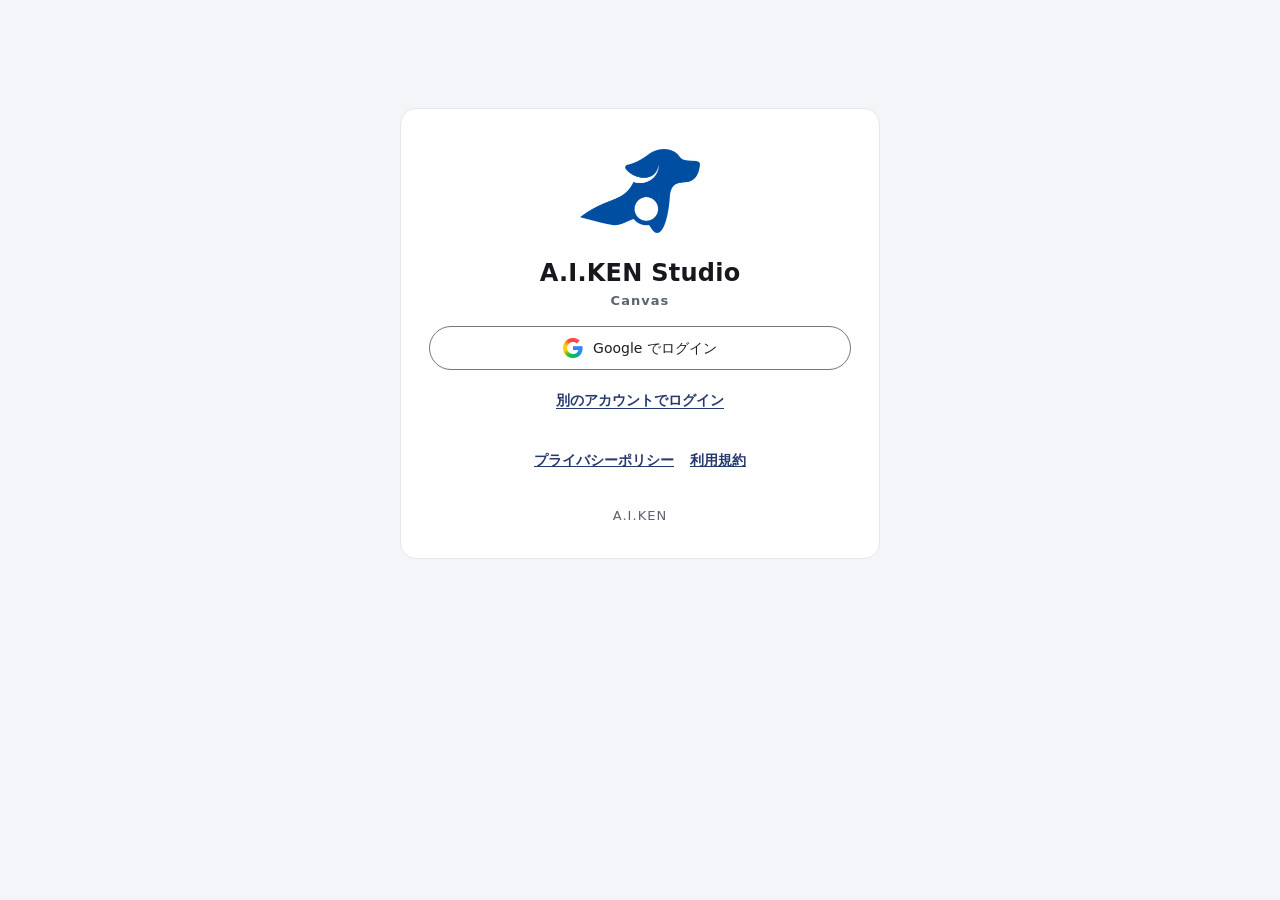
==== canvas/index.html @ d2eefd15 "20261109: auth-page（封じた木 c690f0d37f2c から）" ====
<!doctype html>
<html lang="ja" data-theme="dark">
  <head>
    <meta charset="UTF-8" />
    <meta name="viewport" content="width=device-width, initial-scale=1.0" />
    <meta name="referrer" content="no-referrer" />
    <link rel="icon" href="data:," />
    <title>A.I.KEN Studio Canvas</title>
    <script>
      // 最初の描画から、選んだ配色で描く（既定は暗い。明るいを選んでいれば明るい。決定 41）
      try {
        var p = JSON.parse(localStorage.getItem('aiken-canvas:prefs-v1') || '{}');
        if (p && p.theme === 'light') document.documentElement.dataset.theme = 'light';
      } catch (e) {}
    </script>
    <script type="module" crossorigin src="/canvas/assets/index-Ch3qFTVJ.js"></script>
    <link rel="stylesheet" crossorigin href="/canvas/assets/index-Pt-9HQgw.css">
  </head>
  <body>
    <div id="root"></div>
  </body>
</html>
---- canvas/assets/index-Pt-9HQgw.css ----
.react-flow{--xy-edge-stroke-default:#b1b1b7;--xy-edge-stroke-width-default:1;--xy-edge-stroke-selected-default:#555;--xy-connectionline-stroke-default:#b1b1b7;--xy-connectionline-stroke-width-default:1;--xy-attribution-background-color-default:#ffffff80;--xy-minimap-background-color-default:#fff;--xy-minimap-mask-background-color-default:#f0f0f099;--xy-minimap-mask-stroke-color-default:transparent;--xy-minimap-mask-stroke-width-default:1;--xy-minimap-node-background-color-default:#e2e2e2;--xy-minimap-node-stroke-color-default:transparent;--xy-minimap-node-stroke-width-default:2;--xy-background-color-default:transparent;--xy-background-pattern-dots-color-default:#91919a;--xy-background-pattern-lines-color-default:#eee;--xy-background-pattern-cross-color-default:#e2e2e2;background-color:var(--xy-background-color,var(--xy-background-color-default));--xy-node-color-default:inherit;--xy-node-border-default:1px solid #1a192b;--xy-node-background-color-default:#fff;--xy-node-group-background-color-default:#f0f0f040;--xy-node-boxshadow-hover-default:0 1px 4px 1px #00000014;--xy-node-boxshadow-selected-default:0 0 0 .5px #1a192b;--xy-node-border-radius-default:3px;--xy-handle-background-color-default:#1a192b;--xy-handle-border-color-default:#fff;--xy-selection-background-color-default:#0059dc14;--xy-selection-border-default:1px dotted #0059dccc;--xy-controls-button-background-color-default:#fefefe;--xy-controls-button-background-color-hover-default:#f4f4f4;--xy-controls-button-color-default:inherit;--xy-controls-button-color-hover-default:inherit;--xy-controls-button-border-color-default:#eee;--xy-controls-box-shadow-default:0 0 2px 1px #00000014;--xy-edge-label-background-color-default:#fff;--xy-edge-label-color-default:inherit;--xy-resize-background-color-default:#3367d9;direction:ltr}.react-flow.dark{--xy-edge-stroke-default:#3e3e3e;--xy-edge-stroke-width-default:1;--xy-edge-stroke-selected-default:#727272;--xy-connectionline-stroke-default:#b1b1b7;--xy-connectionline-stroke-width-default:1;--xy-attribution-background-color-default:#96969640;--xy-minimap-background-color-default:#141414;--xy-minimap-mask-background-color-default:#3c3c3c99;--xy-minimap-mask-stroke-color-default:transparent;--xy-minimap-mask-stroke-width-default:1;--xy-minimap-node-background-color-default:#2b2b2b;--xy-minimap-node-stroke-color-default:transparent;--xy-minimap-node-stroke-width-default:2;--xy-background-color-default:#141414;--xy-background-pattern-dots-color-default:#555;--xy-background-pattern-lines-color-default:#333;--xy-background-pattern-cross-color-default:#333;--xy-node-color-default:#f8f8f8;--xy-node-border-default:1px solid #3c3c3c;--xy-node-background-color-default:#1e1e1e;--xy-node-group-background-color-default:#f0f0f040;--xy-node-boxshadow-hover-default:0 1px 4px 1px #ffffff14;--xy-node-boxshadow-selected-default:0 0 0 .5px #999;--xy-handle-background-color-default:#bebebe;--xy-handle-border-color-default:#1e1e1e;--xy-selection-background-color-default:#c8c8dc14;--xy-selection-border-default:1px dotted #c8c8dccc;--xy-controls-button-background-color-default:#2b2b2b;--xy-controls-button-background-color-hover-default:#3e3e3e;--xy-controls-button-color-default:#f8f8f8;--xy-controls-button-color-hover-default:#fff;--xy-controls-button-border-color-default:#5b5b5b;--xy-controls-box-shadow-default:0 0 2px 1px #00000014;--xy-edge-label-background-color-default:#141414;--xy-edge-label-color-default:#f8f8f8}.react-flow__background{background-color:var(--xy-background-color-props,var(--xy-background-color,var(--xy-background-color-default)));pointer-events:none;z-index:-1}.react-flow__container{width:100%;height:100%;position:absolute;top:0;left:0}.react-flow__pane{z-index:1;touch-action:none}.react-flow__pane.draggable{cursor:grab}.react-flow__pane.dragging{cursor:grabbing}.react-flow__pane.selection{cursor:pointer}.react-flow__viewport{transform-origin:0 0;z-index:2;pointer-events:none}.react-flow__renderer{z-index:4}.react-flow__selection{z-index:6}.react-flow__nodesselection-rect:focus,.react-flow__nodesselection-rect:focus-visible{outline:none}.react-flow__edge-path{stroke:var(--xy-edge-stroke,var(--xy-edge-stroke-default));stroke-width:var(--xy-edge-stroke-width,var(--xy-edge-stroke-width-default));fill:none}.react-flow__connection-path{stroke:var(--xy-connectionline-stroke,var(--xy-connectionline-stroke-default));stroke-width:var(--xy-connectionline-stroke-width,var(--xy-connectionline-stroke-width-default));fill:none}.react-flow .react-flow__edges{position:absolute}.react-flow .react-flow__edges svg{pointer-events:none;position:absolute;overflow:visible}.react-flow__edge{pointer-events:visibleStroke}.react-flow__edge.selectable{cursor:pointer}.react-flow__edge.animated path{stroke-dasharray:5;animation:.5s linear infinite dashdraw}.react-flow__edge.animated path.react-flow__edge-interaction{stroke-dasharray:none;animation:none}.react-flow__edge.inactive{pointer-events:none}.react-flow__edge.selected,.react-flow__edge:focus,.react-flow__edge:focus-visible{outline:none}.react-flow__edge.selected .react-flow__edge-path,.react-flow__edge.selectable:focus .react-flow__edge-path,.react-flow__edge.selectable:focus-visible .react-flow__edge-path{stroke:var(--xy-edge-stroke-selected,var(--xy-edge-stroke-selected-default))}.react-flow__edge-textwrapper{pointer-events:all}.react-flow__edge .react-flow__edge-text{pointer-events:none;-webkit-user-select:none;user-select:none}.react-flow__arrowhead polyline{stroke:var(--xy-edge-stroke,var(--xy-edge-stroke-default))}.react-flow__arrowhead polyline.arrowclosed{fill:var(--xy-edge-stroke,var(--xy-edge-stroke-default))}.react-flow__connection{pointer-events:none}.react-flow__connection .animated{stroke-dasharray:5;animation:.5s linear infinite dashdraw}svg.react-flow__connectionline{z-index:1001;position:absolute;overflow:visible}.react-flow__nodes{pointer-events:none;transform-origin:0 0}.react-flow__node{-webkit-user-select:none;user-select:none;pointer-events:all;transform-origin:0 0;box-sizing:border-box;cursor:default;position:absolute}.react-flow__node.selectable{cursor:pointer}.react-flow__node.draggable{cursor:grab;pointer-events:all}.react-flow__node.draggable.dragging{cursor:grabbing}.react-flow__nodesselection{z-index:3;transform-origin:0 0;pointer-events:none}.react-flow__nodesselection-rect{pointer-events:all;cursor:grab;position:absolute}.react-flow__handle{pointer-events:none;background-color:var(--xy-handle-background-color,var(--xy-handle-background-color-default));border:1px solid var(--xy-handle-border-color,var(--xy-handle-border-color-default));border-radius:100%;width:6px;min-width:5px;height:6px;min-height:5px;position:absolute}.react-flow__handle.connectingfrom{pointer-events:all}.react-flow__handle.connectionindicator{pointer-events:all;cursor:crosshair}.react-flow__handle-bottom{top:auto;bottom:0;left:50%;transform:translate(-50%,50%)}.react-flow__handle-top{top:0;left:50%;transform:translate(-50%,-50%)}.react-flow__handle-left{top:50%;left:0;transform:translate(-50%,-50%)}.react-flow__handle-right{top:50%;right:0;transform:translate(50%,-50%)}.react-flow__edgeupdater{cursor:move;pointer-events:all}.react-flow__pane.selection .react-flow__panel{pointer-events:none}.react-flow__panel{z-index:5;margin:15px;position:absolute}.react-flow__panel.top{top:0}.react-flow__panel.bottom{bottom:0}.react-flow__panel.top.center,.react-flow__panel.bottom.center{left:50%;transform:translate(-15px)translate(-50%)}.react-flow__panel.left{left:0}.react-flow__panel.right{right:0}.react-flow__panel.left.center,.react-flow__panel.right.center{top:50%;transform:translateY(-15px)translateY(-50%)}.react-flow__attribution{background:var(--xy-attribution-background-color,var(--xy-attribution-background-color-default));margin:0;padding:2px 3px;font-size:10px}.react-flow__attribution a{color:#999;text-decoration:none}@keyframes dashdraw{0%{stroke-dashoffset:10px}}.react-flow__edgelabel-renderer{pointer-events:none;-webkit-user-select:none;user-select:none;width:100%;height:100%;position:absolute;top:0;left:0}.react-flow__viewport-portal{-webkit-user-select:none;user-select:none;width:100%;height:100%;position:absolute;top:0;left:0}.react-flow__minimap{background:var(--xy-minimap-background-color-props,var(--xy-minimap-background-color,var(--xy-minimap-background-color-default)))}.react-flow__minimap-svg{display:block}.react-flow__minimap-mask{fill:var(--xy-minimap-mask-background-color-props,var(--xy-minimap-mask-background-color,var(--xy-minimap-mask-background-color-default)));stroke:var(--xy-minimap-mask-stroke-color-props,var(--xy-minimap-mask-stroke-color,var(--xy-minimap-mask-stroke-color-default)));stroke-width:var(--xy-minimap-mask-stroke-width-props,var(--xy-minimap-mask-stroke-width,var(--xy-minimap-mask-stroke-width-default)))}.react-flow__minimap-node{fill:var(--xy-minimap-node-background-color-props,var(--xy-minimap-node-background-color,var(--xy-minimap-node-background-color-default)));stroke:var(--xy-minimap-node-stroke-color-props,var(--xy-minimap-node-stroke-color,var(--xy-minimap-node-stroke-color-default)));stroke-width:var(--xy-minimap-node-stroke-width-props,var(--xy-minimap-node-stroke-width,var(--xy-minimap-node-stroke-width-default)))}.react-flow__background-pattern.dots{fill:var(--xy-background-pattern-color-props,var(--xy-background-pattern-color,var(--xy-background-pattern-dots-color-default)))}.react-flow__background-pattern.lines{stroke:var(--xy-background-pattern-color-props,var(--xy-background-pattern-color,var(--xy-background-pattern-lines-color-default)))}.react-flow__background-pattern.cross{stroke:var(--xy-background-pattern-color-props,var(--xy-background-pattern-color,var(--xy-background-pattern-cross-color-default)))}.react-flow__controls{box-shadow:var(--xy-controls-box-shadow,var(--xy-controls-box-shadow-default));flex-direction:column;display:flex}.react-flow__controls.horizontal{flex-direction:row}.react-flow__controls-button{background:var(--xy-controls-button-background-color,var(--xy-controls-button-background-color-default));border:none;border-bottom:1px solid var(--xy-controls-button-border-color-props,var(--xy-controls-button-border-color,var(--xy-controls-button-border-color-default)));width:26px;height:26px;color:var(--xy-controls-button-color-props,var(--xy-controls-button-color,var(--xy-controls-button-color-default)));cursor:pointer;-webkit-user-select:none;user-select:none;justify-content:center;align-items:center;padding:4px;display:flex}.react-flow__controls-button svg{fill:currentColor;width:100%;max-width:12px;max-height:12px}.react-flow__edge.updating .react-flow__edge-path{stroke:#777}.react-flow__edge-text{font-size:10px}.react-flow__node.selectable:focus,.react-flow__node.selectable:focus-visible{outline:none}.react-flow__node-input,.react-flow__node-default,.react-flow__node-output,.react-flow__node-group{border-radius:var(--xy-node-border-radius,var(--xy-node-border-radius-default));width:150px;color:var(--xy-node-color,var(--xy-node-color-default));text-align:center;border:var(--xy-node-border,var(--xy-node-border-default));background-color:var(--xy-node-background-color,var(--xy-node-background-color-default));padding:10px;font-size:12px}.react-flow__node-input.selectable:hover,.react-flow__node-default.selectable:hover,.react-flow__node-output.selectable:hover,.react-flow__node-group.selectable:hover{box-shadow:var(--xy-node-boxshadow-hover,var(--xy-node-boxshadow-hover-default))}.react-flow__node-input.selectable.selected,.react-flow__node-input.selectable:focus,.react-flow__node-input.selectable:focus-visible,.react-flow__node-default.selectable.selected,.react-flow__node-default.selectable:focus,.react-flow__node-default.selectable:focus-visible,.react-flow__node-output.selectable.selected,.react-flow__node-output.selectable:focus,.react-flow__node-output.selectable:focus-visible,.react-flow__node-group.selectable.selected,.react-flow__node-group.selectable:focus,.react-flow__node-group.selectable:focus-visible{box-shadow:var(--xy-node-boxshadow-selected,var(--xy-node-boxshadow-selected-default))}.react-flow__node-group{background-color:var(--xy-node-group-background-color,var(--xy-node-group-background-color-default))}.react-flow__nodesselection-rect,.react-flow__selection{background:var(--xy-selection-background-color,var(--xy-selection-background-color-default));border:var(--xy-selection-border,var(--xy-selection-border-default))}.react-flow__nodesselection-rect:focus,.react-flow__nodesselection-rect:focus-visible,.react-flow__selection:focus,.react-flow__selection:focus-visible{outline:none}.react-flow__controls-button:hover{background:var(--xy-controls-button-background-color-hover-props,var(--xy-controls-button-background-color-hover,var(--xy-controls-button-background-color-hover-default)));color:var(--xy-controls-button-color-hover-props,var(--xy-controls-button-color-hover,var(--xy-controls-button-color-hover-default)))}.react-flow__controls-button:disabled{pointer-events:none}.react-flow__controls-button:disabled svg{fill-opacity:.4}.react-flow__controls-button:last-child{border-bottom:none}.react-flow__controls.horizontal .react-flow__controls-button{border-bottom:none;border-right:1px solid var(--xy-controls-button-border-color-props,var(--xy-controls-button-border-color,var(--xy-controls-button-border-color-default)))}.react-flow__controls.horizontal .react-flow__controls-button:last-child{border-right:none}.react-flow__resize-control{position:absolute}.react-flow__resize-control.left,.react-flow__resize-control.right{cursor:ew-resize}.react-flow__resize-control.top,.react-flow__resize-control.bottom{cursor:ns-resize}.react-flow__resize-control.top.left,.react-flow__resize-control.bottom.right{cursor:nwse-resize}.react-flow__resize-control.bottom.left,.react-flow__resize-control.top.right{cursor:nesw-resize}.react-flow__resize-control.handle{background-color:var(--xy-resize-background-color,var(--xy-resize-background-color-default));border:1px solid #fff;border-radius:1px;width:5px;height:5px;translate:-50% -50%}.react-flow__resize-control.handle.left{top:50%;left:0}.react-flow__resize-control.handle.right{top:50%;left:100%}.react-flow__resize-control.handle.top{top:0;left:50%}.react-flow__resize-control.handle.bottom{top:100%;left:50%}.react-flow__resize-control.handle.top.left,.react-flow__resize-control.handle.bottom.left{left:0}.react-flow__resize-control.handle.top.right,.react-flow__resize-control.handle.bottom.right{left:100%}.react-flow__resize-control.line{border-color:var(--xy-resize-background-color,var(--xy-resize-background-color-default));border-style:solid;border-width:0}.react-flow__resize-control.line.left,.react-flow__resize-control.line.right{width:1px;height:100%;top:0;transform:translate(-50%)}.react-flow__resize-control.line.left{border-left-width:1px;left:0}.react-flow__resize-control.line.right{border-right-width:1px;left:100%}.react-flow__resize-control.line.top,.react-flow__resize-control.line.bottom{width:100%;height:1px;left:0;transform:translateY(-50%)}.react-flow__resize-control.line.top{border-top-width:1px;top:0}.react-flow__resize-control.line.bottom{border-bottom-width:1px;top:100%}.react-flow__edge-textbg{fill:var(--xy-edge-label-background-color,var(--xy-edge-label-background-color-default))}.react-flow__edge-text{fill:var(--xy-edge-label-color,var(--xy-edge-label-color-default))}:root{--s1:4px;--s2:8px;--s3:12px;--s4:16px;--s5:24px;--r-s:6px;--r-m:8px;--r-l:12px;--r-pill:999px;--font:system-ui, -apple-system, "Segoe UI", "Hiragino Sans", "Yu Gothic UI", "Meiryo", sans-serif;--mono:ui-monospace, "SFMono-Regular", Consolas, "Liberation Mono", monospace;--fs-xs:11px;--fs-s:12px;--fs-m:13px;--fs-l:14px;--fs-xl:16px;--ctl-h:32px;--ctl-h-l:36px;--bg:#f3f4f6;--canvas:#eceef2;--canvas-dot:#c9ced7;--surface:#fff;--surface-2:#f7f8fa;--surface-3:#eef0f4;--border:#e2e5ea;--border-strong:#cbd0d8;--text:#1b2130;--text-2:#586173;--text-3:#626c7e;--accent:#14b8a6;--accent-hover:#0d9488;--accent-weak:#ccfbf1;--on-accent:#042f2e;--accent-text:#0f766e;--ok:#4d7c0f;--ok-weak:#f0f7e1;--warn:#b45309;--warn-weak:#fdf2e0;--bad:#c62828;--bad-weak:#fdeceb;--info:#2563eb;--info-weak:#e8f0fe;--ai:#7c3aed;--ai-weak:#f1eafe;--pin-text:#8a93a3;--pin-image:#2563eb;--pin-video:#db2777;--pin-audio:#ea7a12;--pin-timeline:#8b5cf6;--shadow-s:0 1px 2px #1018280f;--shadow-m:0 1px 2px #1018280d, 0 4px 14px #10182812;--shadow-l:0 16px 40px #1018282e;--ring:0 0 0 2px var(--surface), 0 0 0 4px var(--accent);--node-border:var(--border);--telop-bg:var(--surface-2);--telop-text:var(--text);--telop-shadow:none;--telop-news-bg:#dbe7ff;--telop-news-text:#1e3a8a;--telop-variety-text:#9a3412;--telop-variety-stroke:transparent;--audio-bg:#fff1e3;--audio-bar:#c2410c;--audio-label:var(--text);--on-media:#fff;--media-scrim:#0009;--media-chip-bg:#0a0c109e;--media-screen:#000;--adopt-badge-bg:#157a3c;--adopt-badge-text:#fff;--rewrite-dot:#b45309;--switch-knob:#fff;--tip-bg:#1f2430;--tip-text:#f4f6fa;--lightningcss-light:initial;--lightningcss-dark: ;color-scheme:light}[data-theme=dark]{--bg:#0e1014;--canvas:#13151a;--canvas-dot:#2b2f38;--surface:#1b1e24;--surface-2:#21252c;--surface-3:#2a2e36;--border:#2d323c;--border-strong:#3c4250;--text:#e8eaef;--text-2:#a5acb9;--text-3:#9ba3b1;--accent:#2dd4bf;--accent-hover:#5eead4;--accent-weak:#0b2f2b;--on-accent:#032320;--accent-text:#5eead4;--ok:#a3e635;--ok-weak:#22300d;--warn:#f5b544;--warn-weak:#3a2c12;--bad:#f87171;--bad-weak:#3a1a1a;--info:#60a5fa;--info-weak:#172a46;--ai:#a78bfa;--ai-weak:#2b2146;--telop-bg:#1d2129;--telop-text:#fff;--telop-shadow:0 1px 2px #000c;--telop-news-bg:#1f4ea8;--telop-news-text:#fff;--telop-variety-text:#ffe14d;--telop-variety-stroke:#6a2a00;--audio-bg:#2a2016;--audio-bar:#ff9f43;--audio-label:#fff;--rewrite-dot:#f5b800;--tip-bg:#eef1f6;--tip-text:#161a22;--pin-text:#b2b9c6;--pin-image:#60a5fa;--pin-video:#f472b6;--pin-audio:#fb923c;--pin-timeline:#a78bfa;--shadow-s:0 1px 2px #0006;--shadow-m:0 1px 2px #0006, 0 6px 18px #00000059;--shadow-l:0 18px 44px #0000008c;--node-border:var(--border-strong);--lightningcss-light: ;--lightningcss-dark:initial;color-scheme:dark}*{box-sizing:border-box}html,body,#root{background:var(--bg);height:100%;color:var(--text);font-family:var(--font);font-size:var(--fs-m);-webkit-font-smoothing:antialiased;margin:0;line-height:1.5}button,input,select,textarea{font:inherit;color:inherit}q{quotes:"「" "」"}.num{font-family:var(--mono);font-variant-numeric:tabular-nums}.muted{color:var(--text-2)}.faint{color:var(--text-3)}.small{font-size:var(--fs-s)}.grow{flex:1}.right{text-align:right}.vsep{background:var(--border);width:1px;margin:var(--s1) var(--s1);align-self:stretch}.btn{min-height:var(--ctl-h);padding:0 var(--s3);border-radius:var(--r-m);border:1px solid var(--border);background:var(--surface);color:var(--text);font-size:var(--fs-m);cursor:pointer;white-space:nowrap;box-shadow:var(--shadow-s);align-items:center;gap:6px;font-weight:500;transition:background .12s,border-color .12s;display:inline-flex}.btn svg{flex:none}.btn:hover:not(:disabled){background:var(--surface-2);border-color:var(--border-strong)}.btn:disabled{opacity:.45;cursor:default}.btn:focus-visible,.icon-btn:focus-visible,.seg button:focus-visible,.menu-item:focus-visible,.chip-btn:focus-visible{box-shadow:var(--ring);outline:none}.btn-primary{background:var(--accent);border-color:var(--accent-text);color:var(--on-accent)}.btn-warn{background:var(--warn-weak);border-color:color-mix(in srgb, var(--warn) 40%, transparent);color:var(--warn)}.btn-danger{background:var(--bad-weak);border-color:color-mix(in srgb, var(--bad) 40%, transparent);color:var(--bad)}.btn-ghost{box-shadow:none;background:0 0;border-color:#0000}.btn-ghost:hover:not(:disabled){background:var(--surface-3);border-color:#0000}.btn-sm{font-size:var(--fs-s);padding:0 10px}.btn-block{justify-content:center;width:100%}.btn-l{min-height:var(--ctl-h-l)}.btn .cost{font-family:var(--mono);font-variant-numeric:tabular-nums;opacity:.85}.icon-btn{width:var(--ctl-h);height:var(--ctl-h);border-radius:var(--r-m);color:var(--text-2);cursor:pointer;background:0 0;border:1px solid #0000;flex:none;justify-content:center;align-items:center;display:inline-flex}.icon-btn:hover:not(:disabled){background:var(--surface-3);color:var(--text)}.icon-btn[aria-pressed=true]{background:var(--accent-weak);color:var(--accent-text)}.icon-btn:disabled{opacity:.4;cursor:default}.icon-btn.boxed{border-color:var(--border);background:var(--surface);box-shadow:var(--shadow-s)}.btn-row{gap:var(--s2);flex-wrap:wrap;align-items:center;display:flex}.btn-col{gap:var(--s2);flex-direction:column;display:flex}.seg{border-radius:var(--r-m);background:var(--surface-3);flex-wrap:wrap;gap:2px;padding:2px;display:inline-flex}.seg button{border-radius:var(--r-s);min-width:32px;min-height:28px;color:var(--text-2);font-size:var(--fs-s);cursor:pointer;background:0 0;border:none;justify-content:center;align-items:center;gap:6px;padding:0 10px;font-weight:500;display:inline-flex}.seg button.on{background:var(--surface);color:var(--text);box-shadow:var(--shadow-s)}.seg button:disabled{opacity:.45;cursor:default}select,input[type=text],input[type=number],textarea{min-height:var(--ctl-h);background:var(--surface);border:1px solid var(--border);border-radius:var(--r-m);color:var(--text);padding:0 10px}textarea{padding:8px 10px}select:focus,input:focus,textarea:focus{border-color:var(--accent-text);box-shadow:0 0 0 3px var(--accent-weak);outline:none}input[type=text]{width:100%}.num-input{font-family:var(--mono);width:72px}input[type=range]{accent-color:var(--accent-text);min-height:var(--ctl-h)}.check{align-items:center;gap:var(--s2);min-height:var(--ctl-h);cursor:pointer;font-size:var(--fs-m);display:inline-flex}.check input{width:16px;height:16px;accent-color:var(--accent-text)}.switch{align-items:center;gap:var(--s2);min-height:var(--ctl-h);cursor:pointer;display:inline-flex}.switch input{appearance:none;border-radius:var(--r-pill);background:var(--border-strong);cursor:pointer;flex:none;width:34px;height:20px;margin:0;transition:background .12s;position:relative}.switch input:after{content:"";background:var(--switch-knob);width:16px;height:16px;box-shadow:var(--shadow-s);border-radius:50%;transition:transform .12s;position:absolute;top:2px;left:2px}.switch input:checked{background:var(--accent)}.switch input:checked:after{transform:translate(14px)}.switch input:focus-visible{box-shadow:var(--ring)}kbd{font-family:var(--mono);border:1px solid var(--border-strong);font-size:var(--fs-xs);background:var(--surface-2);border-bottom-width:2px;border-radius:4px;padding:0 5px}.badge{border-radius:var(--r-pill);height:20px;font-size:var(--fs-xs);white-space:nowrap;flex:none;align-items:center;gap:4px;padding:0 7px;font-weight:600;display:inline-flex}.tone-muted{background:var(--surface-3);color:var(--text-2)}.tone-info{background:var(--info-weak);color:var(--info)}.tone-ok{background:var(--ok-weak);color:var(--ok)}.tone-warn{background:var(--warn-weak);color:var(--warn)}.tone-bad{background:var(--bad-weak);color:var(--bad)}.tone-ai{background:var(--ai-weak);color:var(--ai)}.chip{font-size:var(--fs-xs);color:var(--text-2);background:var(--surface-3);border-radius:var(--r-pill);white-space:nowrap;align-items:center;gap:4px;padding:1px 8px;display:inline-flex}.chip-btn{min-height:28px;font-size:var(--fs-s);border-radius:var(--r-pill);border:1px solid var(--border);background:var(--surface);color:var(--text-2);cursor:pointer;align-items:center;gap:4px;padding:0 10px;display:inline-flex}.chip-btn[aria-pressed=true]{background:var(--accent-weak);color:var(--accent-text);border-color:#0000}.app{background:var(--bg);flex-direction:column;height:100dvh;display:flex}.app-forced{box-shadow:0 0 0 1px var(--border-strong);margin:0 auto}.topbar{gap:var(--s1);padding:var(--s2) var(--s3);background:var(--surface);border-bottom:1px solid var(--border);flex-direction:column;display:flex}.topbar-row{align-items:center;gap:var(--s2);min-width:0;display:flex}.topbar:not(.topbar-2){flex-direction:row;align-items:center}.topbar:not(.topbar-2)>.topbar-row:first-child{flex:1}.brand{align-items:center;gap:var(--s2);font-weight:700;font-size:var(--fs-l);white-space:nowrap;display:inline-flex}.brand-mark{border-radius:var(--r-m);background:var(--accent);width:28px;height:28px;color:var(--on-accent);justify-content:center;align-items:center;display:inline-flex}.title-input{font-weight:600;background:0 0!important;border-color:#0000!important;width:200px!important}.title-input:hover{border-color:var(--border)!important}.counts{gap:var(--s1);flex-wrap:wrap;min-width:0;display:inline-flex}.proto-badge{border-radius:var(--r-pill);border:1px dashed color-mix(in srgb, var(--warn) 60%, transparent);height:22px;color:var(--warn);font-size:var(--fs-xs);cursor:pointer;white-space:nowrap;background:0 0;align-items:center;padding:0 8px;font-weight:600;display:inline-flex}.main{flex:1;min-height:0;display:flex;position:relative;overflow:hidden}.canvas-col{flex-direction:column;flex:1;min-width:0;display:flex;position:relative}.canvas-area{flex:1;min-height:0;position:relative;overflow:hidden}.flow-col{flex-direction:column;display:flex;position:absolute;inset:0}.flow-wrap{flex:1;min-height:0;position:relative}.canvas-toolbar{padding:var(--s1) var(--s2);flex-wrap:wrap;flex:none;align-items:center;gap:2px;display:flex}.zoom{text-align:center;min-width:48px;font-size:var(--fs-s);color:var(--text-2)}.statusbar{align-items:center;gap:var(--s2);padding:0 var(--s3);min-height:40px;font-size:var(--fs-s);color:var(--text-2);display:flex}.status-text{text-overflow:ellipsis;white-space:nowrap;min-width:0;overflow:hidden}.status-error .status-text{color:var(--bad)}.react-flow{background:var(--canvas)}.react-flow__node-canvas{border-radius:var(--r-l)}.rf-animate .react-flow__node,.rf-animate .frame-backdrop{transition:transform .38s cubic-bezier(.2,.8,.2,1)}.react-flow__node-frame{pointer-events:none!important}.react-flow__minimap{border:1px solid var(--border);border-radius:var(--r-m);box-shadow:var(--shadow-m)}.react-flow__selection{background:color-mix(in srgb, var(--accent) 8%, transparent);border:1px dashed var(--accent)}.react-flow__attribution{background:0 0;font-size:10px}.react-flow__attribution a{color:var(--text-3)}.frame{border-radius:var(--r-l);background:color-mix(in srgb, var(--surface) 45%, transparent);border:1px solid var(--border)}.frame.is-selected{border-color:var(--accent-text)}.frame-drop .frame,.frame-backdrop.is-drop{border:2px dashed var(--accent);background:var(--accent-weak)}.frame-title{pointer-events:all;align-items:center;gap:var(--s2);height:40px;padding:0 var(--s3);cursor:grab;color:var(--text-2);display:flex}.frame-name{font-weight:700;font-size:var(--fs-l);color:var(--text)}.frame.frame-backdrop{z-index:-1;pointer-events:none;position:absolute;top:0;left:0}.frame.frame-foreground{pointer-events:none;background:0 0;border:none}.frame-foreground .frame-title{background:var(--surface);border:1px solid var(--border);border-radius:var(--r-m);width:fit-content;max-width:min(240px,100%);box-shadow:var(--shadow-s);flex:0 auto}.frame-heading{align-items:center;gap:var(--s2);pointer-events:none;max-width:100%;height:40px;display:flex}.frame-heading .frame-counts{white-space:nowrap;text-overflow:ellipsis;pointer-events:none;min-width:0;overflow:hidden}.frame-foreground .frame-name{text-overflow:ellipsis;white-space:nowrap;min-width:0;overflow:hidden}@media (prefers-reduced-motion:reduce){.rf-animate .react-flow__node,.rf-animate .frame-backdrop{transition:none}}.frame-counts{gap:var(--s1);font-size:var(--fs-s);color:var(--text-2);display:inline-flex}.cnode{--node-pad:10px;background:var(--surface);border:1px solid var(--node-border);border-radius:var(--r-l);width:272px;box-shadow:var(--shadow-m);font-size:var(--fs-m)}.cnode-input-text,.cnode-note{width:240px}.cnode.is-selected{border-color:var(--accent-text);box-shadow:0 0 0 3px var(--accent-weak), var(--shadow-m)}.cnode.is-ai{border-color:color-mix(in srgb, var(--ai) 55%, transparent)}.node-state-stale,.node-state-same{border-color:color-mix(in srgb, var(--warn) 55%, transparent)}.node-state-running{border-color:color-mix(in srgb, var(--info) 55%, transparent)}.node-state-failed,.node-state-stopped{border-color:color-mix(in srgb, var(--bad) 55%, transparent)}.node-state-none,.node-state-unadopted{border-style:dashed}.node-head{align-items:center;gap:var(--s2);height:40px;padding:0 30px 0 var(--node-pad);cursor:grab;display:flex;position:relative}.kind-icon{border-radius:var(--r-s);width:24px;height:24px;color:var(--kind-color,var(--text-2));background:color-mix(in srgb, var(--kind-color,var(--text-2)) 14%, transparent);flex:none;justify-content:center;align-items:center;display:inline-flex}.node-title{font-weight:600;font-size:var(--fs-m);text-overflow:ellipsis;white-space:nowrap;flex:1;min-width:0;overflow:hidden}.node-body{padding:0 var(--node-pad) var(--node-pad);gap:var(--s2);flex-direction:column;display:flex}.node-foot{align-items:center;gap:var(--s1);padding:var(--s2) var(--node-pad);border-top:1px solid var(--border);background:var(--surface-2);border-radius:0 0 var(--r-l) var(--r-l);display:flex}.node-foot .btn{min-height:32px;font-size:var(--fs-s)}.node-meta{font-size:var(--fs-xs);color:var(--text-2);flex-wrap:wrap;align-items:center;gap:6px;display:flex}.preview-box{border-radius:var(--r-m);background:var(--surface-3);aspect-ratio:var(--aspect,16 / 9);color:var(--text-3);justify-content:center;align-items:center;display:flex;position:relative;overflow:hidden}.preview-box.portrait{height:220px;margin:0 auto}.preview-box img,.preview-box canvas{object-fit:cover;width:100%;height:100%;display:block}.preview-play{background:var(--media-scrim);width:32px;height:32px;color:var(--on-media);cursor:pointer;border:none;border-radius:50%;justify-content:center;align-items:center;display:inline-flex;position:absolute;bottom:8px;left:8px}.take-strip{gap:var(--s1);align-items:center;margin:0;padding:0;list-style:none;display:flex}.take-tile button{border-radius:var(--r-s);cursor:pointer;background:0 0;border:2px solid #0000;width:40px;height:32px;padding:0;display:block;overflow:hidden}.take-tile img{object-fit:cover;width:100%;height:100%;display:block}.take-tile.take-adopted button{border-color:var(--ok)}.take-more{font-size:var(--fs-xs);color:var(--text-3)}.fail-note{font-size:var(--fs-xs);color:var(--bad);background:var(--bad-weak);border-radius:var(--r-s);white-space:nowrap;text-overflow:ellipsis;padding:3px 8px;overflow:hidden}.prep-label{white-space:nowrap;align-items:center;gap:6px;display:inline-flex}.prep-spin{animation:.9s linear infinite prep-spin}@keyframes prep-spin{to{transform:rotate(360deg)}}@media (prefers-reduced-motion:reduce){.prep-spin{animation:none}}.btn.is-preparing:disabled{opacity:.85;cursor:progress}.cond-marks{flex-wrap:wrap;align-items:center;gap:4px;display:inline-flex}.cond-mark{font-size:var(--fs-xs);background:var(--surface-2,#7f7f7f1f);color:var(--text-2);white-space:nowrap;border-radius:999px;padding:1px 6px;line-height:1.3}.cond-mark.cond-stale{color:var(--warn)}.cond-mark.cond-asset_deleted,.cond-mark.cond-last_failed{color:var(--bad)}.cond-marks.is-compact .cond-mark{text-overflow:ellipsis;max-width:140px;overflow:hidden}.fail-note .fail-credit{display:block}.warn-note{font-size:var(--fs-xs);color:var(--warn);background:var(--warn-weak);border-radius:var(--r-s);white-space:nowrap;text-overflow:ellipsis;padding:3px 8px;overflow:hidden}.band{font-size:var(--fs-xs);border-radius:var(--r-s);background:var(--surface-3);color:var(--text-2);padding:3px 8px}.body-field{border-left:3px solid var(--border-strong);background:var(--surface-2);border-radius:0 var(--r-m) var(--r-m) 0;position:relative}.cnode.is-ai .body-field{border-left-color:var(--ai)}.rewrite-tag{background:var(--rewrite-dot);border-radius:50%;width:8px;height:8px;position:absolute;top:6px;right:6px}.body-textarea{resize:vertical;width:100%;min-height:64px;line-height:1.55;border-radius:0 var(--r-m) var(--r-m) 0!important;box-shadow:none!important;background:0 0!important;border:none!important;padding:8px 10px!important}.body-textarea:focus{box-shadow:inset 0 0 0 2px var(--accent)!important}textarea.auto-textarea{resize:none;flex:none;max-height:280px;overflow-y:auto}.cnode textarea.auto-textarea{max-height:240px}.pin-row{min-height:24px;margin:0 calc(-1 * var(--node-pad));padding:0 var(--node-pad);font-size:var(--fs-s);color:var(--text-2);align-items:center;gap:6px;display:flex;position:relative}.pins-in{flex-direction:column;display:flex}.react-flow__handle.pin{background:0 0;border:none;border-radius:0;width:32px;min-width:0;height:28px;min-height:0;top:50%;transform:translateY(-50%)}.react-flow__handle.pin.react-flow__handle-left{left:-1px}.react-flow__handle.pin.react-flow__handle-right{left:auto;right:-1px}.react-flow__handle.pin:after{content:"";background:var(--pin-color);width:10px;height:10px;box-shadow:0 0 0 2px var(--surface);pointer-events:none;border-radius:50%;margin-top:-5px;transition:transform .12s,box-shadow .12s;position:absolute;top:50%}.react-flow__handle.pin.react-flow__handle-left:after{left:-5px}.react-flow__handle.pin.react-flow__handle-right:after{right:-5px}.react-flow__handle.pin.pin-image:after{border-radius:2px}.react-flow__handle.pin.pin-audio:after{border-radius:2px;transform:rotate(45deg)}.react-flow__handle.pin.pin-missing:after{background:var(--surface);box-shadow:0 0 0 2px var(--bad)}.react-flow__handle.pin:hover:after,.react-flow__handle.pin.pin-ok:after{box-shadow:0 0 0 2px var(--surface), 0 0 0 4px color-mix(in srgb, var(--pin-color) 40%, transparent);transform:scale(1.35)}.react-flow__handle.pin.pin-audio:hover:after,.react-flow__handle.pin.pin-audio.pin-ok:after{transform:rotate(45deg)scale(1.35)}.react-flow__handle.pin.pin-ng:after{opacity:.2}.pin-label{white-space:nowrap;font-weight:500}.edge-label{pointer-events:all;z-index:10;position:absolute}.panel{background:var(--surface);border-left:1px solid var(--border);flex-direction:column;flex:none;width:340px;min-height:0;display:flex}.panel-head{align-items:center;gap:var(--s2);padding:var(--s2) var(--s3);border-bottom:1px solid var(--border);min-height:52px;display:flex}.panel-head .title-field{flex:1;min-width:0;font-weight:600}.panel-head h2{font-size:var(--fs-l);flex:1;margin:0}.panel-scroll{padding:var(--s2) var(--s4) var(--s5);flex:1;overflow:auto}.drawer{z-index:40;width:min(380px,100%);box-shadow:var(--shadow-l);display:flex;position:absolute;top:0;bottom:0;right:0}.drawer .panel{width:100%}.prop{align-items:center;gap:var(--s1) var(--s2);grid-template-columns:80px 1fr;min-height:40px;padding:2px 0;display:grid}.prop-label{font-size:var(--fs-s);color:var(--text-2)}.prop-body{align-items:center;gap:var(--s2);flex-wrap:wrap;min-width:0;display:flex}.prop-body select{width:100%}.slider-field{align-items:center;gap:var(--s2);width:100%;display:flex}.slider-field input[type=range]{flex:1;min-width:0}.slider-field .num-input{width:64px}.slider-field .unit{font-size:var(--fs-s);color:var(--text-2)}.range-hint{font-size:var(--fs-s);color:var(--text-2);grid-column:2;margin-top:-6px}.fit-note{font-size:var(--fs-xs);color:var(--warn);background:var(--warn-weak);border-radius:var(--r-s);margin:var(--s1) 0;padding:4px 8px}.psection{border-top:1px solid var(--border);padding-top:var(--s2);margin-top:var(--s3)}.psection-title{font-size:var(--fs-s);color:var(--text-2);margin:var(--s1) 0 var(--s2);font-weight:700}details.psection>summary{cursor:pointer;font-size:var(--fs-s);color:var(--text-2);align-items:center;gap:6px;min-height:32px;font-weight:700;list-style:none;display:flex}details.psection>summary::-webkit-details-marker{display:none}.cost-line{align-items:baseline;gap:var(--s2);margin:var(--s3) 0 var(--s2);color:var(--text-2);font-size:var(--fs-s);display:flex}.cost-line b{font-size:20px;font-family:var(--mono);color:var(--text)}.ethics{font-size:var(--fs-xs);color:var(--text-3);margin-top:var(--s1)}.take-grid{gap:var(--s2);grid-template-columns:repeat(2,minmax(0,1fr));margin:0;padding:0;list-style:none;display:grid}.take-cell{border:1px solid var(--border);border-radius:var(--r-m);background:var(--surface-2);overflow:hidden}.take-cell img,.take-cell .audio-wave{aspect-ratio:16/9;object-fit:cover;width:100%;display:block}.take-cell-foot{font-size:var(--fs-s);color:var(--text-2);align-items:center;gap:2px;padding:2px 4px 2px 8px;display:flex}.take-spec{font-size:var(--fs-s);color:var(--text-2);padding:0 8px 4px}.history{gap:var(--s2);flex-direction:column;margin:0;padding:0;list-style:none;display:flex}.history-row{border:1px solid var(--border);border-radius:var(--r-m);padding:var(--s2)}.history-draft{background:var(--accent-weak)}.history-meta{font-size:var(--fs-s);color:var(--text-2);align-items:center;gap:var(--s2);display:flex}.body-quote{font-size:var(--fs-s);margin:4px 0}.badge-now{font-size:var(--fs-xs);color:var(--ok);font-weight:600}.clip-card{border:1px solid var(--border);border-radius:var(--r-m);padding:var(--s2);margin:var(--s2) 0;gap:var(--s1);flex-direction:column;display:flex}.clip-head{gap:var(--s1);font-size:var(--fs-s);align-items:center;display:flex}.row-fields{gap:var(--s2);font-size:var(--fs-s);flex-wrap:wrap;align-items:center;display:flex}.row-fields label{align-items:center;gap:4px;display:inline-flex}.grid9{grid-template-columns:repeat(3,40px);gap:4px;display:grid}.grid9 button{border:1px solid var(--border);background:var(--surface);border-radius:var(--r-s);height:32px;font-size:var(--fs-xs);cursor:pointer;color:var(--text-2)}.grid9 button.on{background:var(--accent);border-color:var(--accent-text);color:var(--on-accent)}.telop-table{border-collapse:collapse;width:100%;font-size:var(--fs-s)}.telop-table td,.telop-table th{text-align:left;padding:2px}.keys{font-size:var(--fs-s);color:var(--text-2);gap:4px;margin:0;padding:0;list-style:none;display:grid}.plain-list{margin:0;padding:0;list-style:none}.plain-list li{padding:2px 0}.link-btn{min-height:32px;color:var(--text);cursor:pointer;text-align:left;background:0 0;border:none;padding:4px 0}.link-btn:hover{color:var(--accent-text)}.list-view{padding:var(--s3) var(--s4) var(--s5);position:absolute;inset:0;overflow:auto}.list-group{background:var(--surface);border:1px solid var(--border);border-radius:var(--r-l);margin-bottom:var(--s3);overflow:hidden}.list-group h3{padding:var(--s2) var(--s3);font-size:var(--fs-l);gap:var(--s2);border-bottom:1px solid var(--border);align-items:center;margin:0;display:flex}.list-table{border-collapse:collapse;width:100%;font-size:var(--fs-s)}.list-table td{border-bottom:1px solid var(--border);padding:2px var(--s2);vertical-align:middle}.list-table tr:last-child td{border-bottom:none}.list-actions{justify-content:flex-end;align-items:center;gap:2px;display:flex}.list-name{align-items:center;gap:var(--s2);display:inline-flex}.row-selected{background:var(--accent-weak)}.overlay{z-index:30;background:var(--bg);flex-direction:column;display:flex;position:absolute;inset:0;overflow:auto}.overlay-head,.overlay-foot{align-items:center;gap:var(--s2);padding:var(--s2) var(--s4);background:var(--surface);border-bottom:1px solid var(--border);z-index:2;flex-wrap:wrap;display:flex;position:sticky;top:0}.overlay-foot{border-top:1px solid var(--border);font-size:var(--fs-s);color:var(--text-2);border-bottom:none;margin-top:auto;top:auto;bottom:0}.overlay-head h2{font-size:var(--fs-l);margin:0}.compare-grid{padding:var(--s4);gap:var(--s3);margin:0;list-style:none;display:grid}.take-card{border:1px solid var(--border);border-radius:var(--r-l);padding:var(--s2);background:var(--surface);gap:var(--s2);min-width:0;box-shadow:var(--shadow-s);flex-direction:column;display:flex}.take-card-head{gap:var(--s2);font-size:var(--fs-s);align-items:center;display:flex}.take-media canvas,.take-media img,.take-media video,.take-media svg{border-radius:var(--r-m);width:100%;max-width:100%;height:auto;display:block}.take-media .media-placeholder{max-width:100%}.video-player{position:relative}.take-media .video-player{width:100%}.take-props{font-size:var(--fs-s);margin:0}.take-props>div{gap:var(--s2);border-radius:4px;padding:1px 6px;display:flex}.take-props dt{color:var(--text-2);flex:none;width:6em}.take-props dd{margin:0}.take-props .differs{background:var(--warn-weak);color:var(--warn)}.take-meta{font-size:var(--fs-s);color:var(--text-2)}.finish-main{gap:var(--s4);padding:var(--s4);flex-wrap:wrap;align-items:flex-start;display:flex}.preview-wrap{border-radius:var(--r-l);box-shadow:var(--shadow-m);flex:none;position:relative;overflow:hidden}.preview-canvas{background:var(--media-screen);width:100%;height:auto;display:block}.telop-handle{cursor:move;touch-action:none;background:0 0;border:1.5px dashed #fff9;border-radius:4px;min-height:32px;position:absolute}.telop-handle:hover,.telop-handle:focus-visible{border-color:#fff}.finish-side{gap:var(--s3);flex-direction:column;flex:1;min-width:240px;display:flex}.transport{gap:var(--s2);align-items:center;display:flex}.time-big{font-size:20px;font-weight:600}.chain-line{flex-wrap:wrap;align-items:center;gap:4px;display:flex}.timeline{margin:0 var(--s4) var(--s5);border:1px solid var(--border);border-radius:var(--r-l);background:var(--surface);-webkit-user-select:none;user-select:none;position:relative;overflow:hidden}.tl-row{border-bottom:1px solid var(--border);min-height:44px;display:flex}.tl-row:last-of-type{border-bottom:none}.tl-ruler{background:var(--surface-2);min-height:28px}.tl-head{width:120px;padding:4px var(--s2);font-size:var(--fs-s);color:var(--text-2);border-right:1px solid var(--border);flex:none;align-items:center;gap:6px;display:flex}.tl-lane{cursor:pointer;flex:1;min-width:0;position:relative}.tick{font-size:var(--fs-s);color:var(--text-2);border-left:1px solid var(--border);padding-left:2px;position:absolute;top:5px}.tl-target{border-left:2px dashed color-mix(in srgb, var(--warn) 60%, transparent);position:absolute;top:0;bottom:0}.tl-block{border-radius:var(--r-s);height:32px;font-size:var(--fs-xs);cursor:grab;touch-action:none;color:var(--text);align-items:center;display:flex;position:absolute;top:6px;overflow:hidden}.tl-video{background:color-mix(in srgb, var(--pin-video) 18%, var(--surface));border:1px solid color-mix(in srgb, var(--pin-video) 55%, transparent)}.tl-audio{background:color-mix(in srgb, var(--pin-audio) 18%, var(--surface));border:1px solid color-mix(in srgb, var(--pin-audio) 55%, transparent)}.tl-telop{background:color-mix(in srgb, var(--pin-timeline) 18%, var(--surface));border:1px solid color-mix(in srgb, var(--pin-timeline) 55%, transparent)}.tl-empty{opacity:.5;border-style:dashed}.tl-text{white-space:nowrap;text-overflow:ellipsis;pointer-events:none;padding:0 14px;overflow:hidden}.tl-grip{cursor:ew-resize;background:color-mix(in srgb, var(--text) 12%, transparent);touch-action:none;width:10px;position:absolute;top:0;bottom:0}.tl-grip:before{content:"";position:absolute;inset:0 -6px}.tl-grip-l{left:0}.tl-grip-r{right:0}.tl-xfade{background:repeating-linear-gradient(45deg, color-mix(in srgb, var(--text) 18%, transparent) 0 4px, transparent 4px 8px);pointer-events:none;position:absolute;top:0;bottom:0;left:0}.tl-none{color:var(--text-3);position:absolute;top:12px;left:8px}.tl-playhead{background:var(--bad);pointer-events:none;width:2px;position:absolute;top:0;bottom:0}.menu-backdrop{z-index:80;position:fixed;inset:0}.menu{background:var(--surface);border:1px solid var(--border);border-radius:var(--r-l);min-width:240px;max-height:480px;box-shadow:var(--shadow-l);padding:var(--s1);position:fixed;overflow:auto}.menu-head{padding:var(--s2) var(--s2) var(--s1);font-weight:600;font-size:var(--fs-s);color:var(--text-2)}.menu-label{font-size:var(--fs-xs);color:var(--text-3);padding:var(--s2) var(--s2) 2px}.menu-item{align-items:center;gap:var(--s2);text-align:left;border-radius:var(--r-s);width:100%;padding:0 var(--s2);cursor:pointer;min-height:32px;font-size:var(--fs-m);color:var(--text);background:0 0;border:none;display:flex}.menu-item:hover:not(:disabled),.menu-item.on{background:var(--accent-weak);color:var(--accent-text)}.menu-item:disabled{opacity:.45}.menu-icon{color:var(--kind-color,var(--text-2));display:inline-flex}.menu-danger{color:var(--bad)}.menu-sep{background:var(--border);height:1px;margin:var(--s1) 0}.menu-search{margin:var(--s1) 0}.menu-row{gap:var(--s2);padding:2px var(--s2);font-size:var(--fs-s);color:var(--text-2);grid-template-columns:92px 1fr;align-items:center;display:grid}.menu-row select{min-height:30px;font-size:var(--fs-s);width:100%}.menu-item-icon{flex:none;justify-content:center;width:14px;display:inline-flex}.menu-text{flex-direction:column;min-width:0;padding:4px 0;line-height:1.35;display:flex}.menu-reason{font-size:var(--fs-xs);color:var(--text-2)}.menu-check{color:var(--accent-text);flex:none;margin-left:auto}.menu-check~.menu-key{margin-left:0;padding-left:10px}.menu-item.is-disabled{opacity:.6;cursor:default}.menu-item.is-disabled:hover{color:var(--text);background:0 0}.ctx-menu{max-width:340px}.modal-backdrop{z-index:90;background:#0f121959;justify-content:center;align-items:flex-start;padding-top:10vh;display:flex;position:fixed;inset:0}.modal{background:var(--surface);border:1px solid var(--border);border-radius:var(--r-l);width:min(480px,94vw);max-height:80vh;padding:var(--s4) var(--s5) var(--s4);box-shadow:var(--shadow-l);overflow:auto}.modal-wide{width:min(640px,94vw)}.modal h2{margin:0 0 var(--s3);font-size:var(--fs-xl)}.modal-actions{justify-content:flex-end;gap:var(--s2);margin-top:var(--s4);display:flex}.confirm-table{border-collapse:collapse;width:100%;font-size:var(--fs-m)}.confirm-table td{border-bottom:1px solid var(--border);padding:6px 4px}.confirm-table tfoot td{border-bottom:none;font-weight:700}.blocked{margin-top:var(--s3);border-radius:var(--r-m);padding:var(--s2) var(--s3);background:var(--warn-weak);color:var(--warn);font-size:var(--fs-s)}.blocked ul{margin:4px 0 0;padding-left:18px}.combo-list{margin:var(--s2) 0;font-size:var(--fs-s);flex-direction:column;gap:2px;display:flex}.template-list{margin:0 0 var(--s3);gap:var(--s2);flex-direction:column;padding:0;list-style:none;display:flex}.template-item{gap:var(--s3);border:1px solid var(--border);border-radius:var(--r-m);padding:var(--s2) var(--s3);cursor:pointer;align-items:flex-start;display:flex}.template-item.on{border-color:var(--accent-text);background:var(--accent-weak)}.log-list{max-height:50vh;font-size:var(--fs-s);margin:0;padding:0;list-style:none;overflow:auto}.log-list li{border-bottom:1px solid var(--border);gap:var(--s2);flex-wrap:wrap;align-items:center;padding:6px 0;display:flex}.command-input{font-size:var(--fs-l);min-height:40px}.command-list{margin:var(--s2) 0 0;padding:0;list-style:none}.field{margin:var(--s3) 0}.field-label{font-size:var(--fs-s);color:var(--text-2);margin-bottom:4px;display:block}.model-checks{gap:0 var(--s3);grid-template-columns:repeat(2,minmax(0,1fr));display:grid}.dur-chips{gap:var(--s1);flex-wrap:wrap;align-items:center;display:flex}.mode-narrow .title-input{width:120px!important}.mode-narrow .finish-main{flex-direction:column}.mode-narrow .brand-text{display:none}.mode-narrow .react-flow__minimap svg,.mode-mid .react-flow__minimap svg{width:140px;height:96px}.cost-line .faint{color:var(--text-2)}.spec-line{font-size:var(--fs-s);color:var(--text-2);white-space:nowrap;text-overflow:ellipsis;overflow:hidden}.next-spec{font-size:var(--fs-s);color:var(--warn);white-space:nowrap;text-overflow:ellipsis;border-top:1px dashed var(--border-strong);padding-top:6px;overflow:hidden}.next-label{font-size:var(--fs-s);color:var(--text-2);margin:var(--s2) 0 0;font-weight:700}.panel-actions{gap:var(--s2);display:grid}.panel-actions-primary{width:100%;min-height:var(--ctl-h-l);justify-content:center}.panel-actions-secondary{align-items:center;gap:var(--s2);display:flex}.prop--model{grid-template-columns:minmax(0,1fr);row-gap:4px}.prop--model .prop-body,.prop--model select{width:100%;min-width:0}.compare-grid.is-single{grid-template-columns:minmax(0,640px)!important}.finish-preview-col{gap:var(--s2);flex-direction:column;flex:none;max-width:100%;display:flex}.rewrite-tag{width:auto;height:auto;color:var(--text-2);background:0 0;display:inline-flex}.icon-btn{position:relative}.topbar-meta,.topbar-generate{align-items:center;gap:var(--s2);min-width:0;display:flex}.topbar-generate{flex-wrap:nowrap}.mode-narrow .topbar-generate .btn{min-width:0;padding:0 10px}.take-pick-wrap{position:relative}.take-pick{cursor:pointer;background:0 0;border:none;width:100%;padding:0;display:block;position:relative}.take-pick:hover img{filter:brightness(1.06)}.take-pick:focus-visible{outline:2px solid var(--accent);outline-offset:-2px}.take-cell{border-width:2px}.take-cell:not(.take-adopted):hover{border-color:var(--accent-text)}.take-adopted-mark{font-size:var(--fs-s);color:var(--adopt-badge-text);background:var(--adopt-badge-bg);border-radius:999px;align-items:center;gap:3px;padding:1px 6px 1px 4px;font-weight:600;display:inline-flex;position:absolute;top:4px;left:4px}.take-fav{border-radius:var(--r-s);top:3px;right:3px;background:color-mix(in srgb, var(--surface) 88%, transparent)!important;position:absolute!important}.node-head--bare{gap:4px;height:30px;padding-left:8px}.node-head--bare .kind-icon{width:20px;height:20px}.cnode-note{--note-paper:#fff3b0;--note-edge:#e7d36f;--note-fold:#ecd772;--note-ink:#3a3214;background:var(--note-paper);border-color:var(--note-edge);color:var(--note-ink);border-radius:2px;position:relative;box-shadow:0 1px 2px #00000014,0 8px 18px -6px #6e550047}[data-theme=dark] .cnode-note{--note-paper:#4a4221;--note-edge:#6e6232;--note-fold:#5f552b;--note-ink:#f4ebc0;box-shadow:0 1px 2px #0006,0 8px 18px -6px #0000008c}.cnode-note:after{content:"";background:linear-gradient(to top left, var(--canvas) 50%, var(--note-fold) 50%);pointer-events:none;border-top-left-radius:2px;width:18px;height:18px;position:absolute;bottom:-1px;right:-1px;box-shadow:-1px -1px 2px #0000001a}.note-head{height:22px;padding:0 2px 0 8px}.note-head .icon-btn{color:var(--note-ink);opacity:.55}.cnode-note:hover .note-head .icon-btn,.cnode-note.is-selected .note-head .icon-btn,.note-head .icon-btn:focus-visible{opacity:1}.cnode-note .body-field{background:0 0;border-left:none}.cnode-note .body-textarea{color:var(--note-ink);font-size:14px;padding:2px 12px 14px!important}.cnode-note.is-selected{border-color:var(--accent-text)}.panel-float{z-index:35;box-shadow:var(--shadow-l);animation:.15s ease-out panel-in;display:flex;position:absolute;top:0;bottom:0;right:0}.panel-float .panel{height:100%}@keyframes panel-in{0%{opacity:0;transform:translate(16px)}to{opacity:1;transform:none}}@media (prefers-reduced-motion:reduce){.panel-float{animation:none}}.settings-pop{width:340px;max-height:calc(100vh - 80px);padding:var(--s2) var(--s3) var(--s3);top:56px;right:12px}.settings-pop-head{padding:2px 0 var(--s2);border-bottom:1px solid var(--border);margin-bottom:var(--s1);align-items:center;font-weight:600;display:flex}.topbar-history{gap:2px;display:inline-flex}.topbar-history .icon-btn:disabled{opacity:.35;cursor:default}html,body{overflow:hidden}.home{flex-direction:column;height:100%;min-height:0;display:flex}.home-title{margin:0 0 0 var(--s2);font-size:var(--fs-l);font-weight:600}.home-main{min-height:0;padding:var(--s5);flex:1;overflow:auto}.home-grid{gap:var(--s4);grid-template-columns:repeat(auto-fill,minmax(240px,1fr));margin:0;padding:0;list-style:none;display:grid}.home-grid>li{flex-direction:column;display:flex}.home-grid>li>.canvas-card{flex:auto}.canvas-card-wrap{position:relative}.canvas-card{width:100%;padding:var(--s2);text-align:left;background:var(--surface);border:1px solid var(--border);border-radius:var(--r-l);box-shadow:var(--shadow-m);cursor:pointer;color:var(--text);font:inherit;flex-direction:column;align-items:stretch;gap:4px;display:flex}.canvas-card:hover{border-color:var(--accent-text)}.canvas-card:focus-visible{outline:2px solid var(--accent);outline-offset:2px}.canvas-thumb{aspect-ratio:16/9;border-radius:var(--r-m);background:var(--canvas);width:100%;display:block}.thumb-frame{fill:none;stroke:var(--border-strong);stroke-dasharray:3 2}.thumb-node{opacity:.75}.canvas-card-title{text-overflow:ellipsis;white-space:nowrap;padding:0 34px 0 2px;font-weight:600;overflow:hidden}.canvas-card-meta{font-size:var(--fs-s);color:var(--text-2);padding:0 2px}.canvas-card-more{bottom:26px;right:6px;position:absolute!important}.canvas-new{min-height:160px;box-shadow:none;color:var(--text-2);border-style:dashed;justify-content:center;align-items:center;font-weight:600}.canvas-new-plus{color:var(--accent-text);display:inline-flex}.aspect-field{align-items:center;gap:var(--s1) var(--s2);flex-wrap:wrap;display:flex}.chip-muted{color:var(--text-2);background:var(--surface-3);cursor:default}.cnode{position:relative}.cnode-media,.cnode-audio{border-radius:var(--r-l);width:auto}.media-box.node-head,.audio-box.node-head{height:auto;padding:0}.media-box{border-radius:calc(var(--r-l) - 1px);background:var(--surface-2);cursor:grab;justify-content:center;align-items:center;display:flex;position:relative;overflow:hidden}.media-box img,.media-box canvas{object-fit:cover;width:100%;height:100%;display:block}.media-placeholder{color:var(--kind-color,var(--text-2));flex-direction:column;align-items:center;gap:4px;display:flex}.media-aspect{font-size:var(--fs-s);color:var(--text-2)}.media-play{background:var(--media-scrim);width:28px;height:28px;color:var(--on-media);cursor:pointer;opacity:0;border:none;border-radius:50%;justify-content:center;align-items:center;display:inline-flex;position:absolute;bottom:8px;left:8px}.react-flow__node:hover .media-play,.react-flow__node.selected .media-play,.media-play:focus-visible{opacity:1}.media-progress{background:linear-gradient(transparent, var(--media-scrim));color:var(--on-media);font-size:var(--fs-s);pointer-events:none;padding:10px 8px 4px;position:absolute;bottom:0;left:0;right:0}.audio-box{border-radius:calc(var(--r-l) - 1px);background:var(--surface-2);width:240px;height:56px;color:var(--kind-color,var(--text-2));cursor:grab;justify-content:center;align-items:center;display:flex;position:relative;overflow:hidden}.audio-box img,.audio-box .audio-wave{width:100%;height:100%;display:block}.node-corner{pointer-events:auto;gap:4px;display:flex;position:absolute;top:6px;right:6px}.state-dot{background:var(--surface);border-radius:11px;justify-content:center;align-items:center;min-width:22px;height:22px;padding:0 4px;font-size:11px;font-weight:700;display:inline-flex;box-shadow:0 1px 3px #00000040}.state-dot.tone-ok{color:var(--ok)}.state-dot.tone-warn{color:var(--warn)}.state-dot.tone-bad{color:var(--bad)}.state-dot.tone-info{color:var(--info)}.state-dot.tone-ai{color:var(--ai)}.state-dot.tone-muted{color:var(--text-2)}.cnode-bare .node-head--bare{padding-right:8px}.sr-only{clip:rect(0 0 0 0);white-space:nowrap;width:1px;height:1px;position:absolute;overflow:hidden}.react-flow__handle.pinx{background:0 0;border:none;border-radius:0;width:14px;min-width:0;height:24px;min-height:0;transform:translateY(-50%)}.react-flow__handle.pinx.react-flow__handle-right{left:auto;right:-14px}.pin-icon{box-sizing:border-box;border:2px solid var(--pin-color);background:var(--surface);width:22px;height:22px;color:var(--pin-color);pointer-events:none;border-radius:50%;justify-content:center;align-items:center;transition:transform .12s;display:flex;position:absolute;top:1px}.react-flow__handle-left .pin-icon{left:-11px}.react-flow__handle-right .pin-icon{right:-11px}.pin-icon[data-mark]:after{content:attr(data-mark);background:var(--pin-color);color:#fff;border-radius:6px;padding:0 2px;font-size:9px;font-weight:700;line-height:12px;position:absolute;bottom:-6px;right:-7px}.react-flow__handle.pinx.pin-missing .pin-icon{border-color:var(--bad);color:var(--bad);box-shadow:0 0 0 2px color-mix(in srgb, var(--bad) 25%, transparent)}.react-flow__handle.pinx:hover .pin-icon,.react-flow__handle.pinx.pin-ok .pin-icon{transform:scale(1.18)}.react-flow__handle.pinx.pin-ng .pin-icon{opacity:.25}.react-flow__handle.pinx:focus-visible{outline:none}.react-flow__handle.pinx:focus-visible .pin-icon{outline:2px solid var(--accent);outline-offset:2px}.node-actions{z-index:5;opacity:0;pointer-events:none;padding-bottom:8px;transition:opacity .12s;position:absolute;bottom:100%;left:50%;transform:translate(-50%)}.react-flow__node:hover .node-actions,.react-flow__node.selected .node-actions,.react-flow__node:focus-within .node-actions{opacity:1;pointer-events:auto}.node-actions-inner{background:var(--surface);border:1px solid var(--border);box-shadow:var(--shadow-m);white-space:nowrap;border-radius:10px;align-items:center;gap:4px;padding:4px;display:flex}.node-actions-main{align-items:center;gap:4px;display:flex}.node-actions-main .grow{display:none}:root{--top-inset:68px}.app{position:relative}.app>.main{position:absolute;inset:0}.float-panel{background:var(--surface);border:1px solid var(--border);border-radius:12px;align-items:center;gap:4px;min-height:44px;padding:4px 6px;display:flex;box-shadow:0 2px 10px #1018281a,0 1px 2px #1018280f}[data-theme=dark] .float-panel{border-color:var(--border-strong);box-shadow:0 6px 18px #00000073}header.topbar.topbar-float{z-index:60;pointer-events:none;background:0 0;border:none;flex-flow:wrap;justify-content:space-between;align-items:flex-start;gap:8px;padding:0;display:flex;position:absolute;top:10px;left:10px;right:10px}.topbar-float>*{pointer-events:auto}.topbar-left{flex:0 auto;min-width:0}.mode-narrow .topbar-left{flex:1 1 0}.mode-narrow .topbar-left .title-input{min-width:60px;width:100%!important}.topbar-right{flex:none;margin-left:auto}.topbar-generate.float-panel{flex:none}.flow-col .canvas-toolbar{z-index:55;flex-wrap:nowrap;max-width:calc(100% - 20px);position:absolute;bottom:10px;left:50%;overflow-x:auto;transform:translate(-50%)}.canvas-area.has-panel .canvas-toolbar{max-width:calc(100% - 400px)}.statusbar.float-panel{z-index:56;max-width:max(260px,50% - 330px);min-height:36px;padding:2px 4px 2px 12px;transition:opacity .25s,transform .25s;position:absolute;bottom:10px;left:10px}.statusbar.float-panel.is-leaving{opacity:0;pointer-events:none;transform:translateY(8px)}@media (prefers-reduced-motion:reduce){.statusbar.float-panel{transition:none}}.mode-mid .statusbar.float-panel,.mode-narrow .statusbar.float-panel{max-width:calc(100% - 20px);bottom:66px}.panel-float{top:var(--top-inset);border:1px solid var(--border);border-radius:12px;bottom:10px;right:10px;overflow:hidden}.panel-float .panel{border-left:none}.drawer{top:var(--top-inset);border:1px solid var(--border);border-radius:12px;bottom:10px;right:10px;overflow:hidden}.drawer-sheet{width:auto;left:10px}.canvas-area>.overlay{top:var(--top-inset);border:1px solid var(--border);box-shadow:var(--shadow-l);border-radius:12px;bottom:10px;left:10px;right:10px;overflow:hidden}.canvas-area.has-panel>.overlay{right:360px}.list-view{padding-top:var(--top-inset);padding-bottom:72px}.react-flow__panel.bottom{margin-bottom:12px}.cnode-input-text .body-textarea,.cnode-note .body-textarea{resize:none}.cnode-sized{box-sizing:border-box;flex-direction:column;display:flex;overflow:visible}.cnode-sized>.node-body{flex-direction:column;flex:1;min-height:0;display:flex}.cnode-sized .body-field{flex:1;min-height:0;display:flex}.cnode-sized .body-textarea{height:100%;min-height:0;overflow:auto}.react-flow__node.text-auto-height:has(textarea.auto-textarea:focus){z-index:2000!important;height:auto!important}.text-auto-height:has(textarea.auto-textarea:focus)>.cnode-sized{min-height:var(--text-node-min-height,0px);height:auto!important}.react-flow__resize-control.handle.resize-handle{border:1.5px solid var(--accent);background:var(--surface);z-index:6;border-radius:2px;width:9px;height:9px}.react-flow__handle.pinx{width:0;height:30px}.react-flow__handle.pinx.react-flow__handle-left{left:-14px}.react-flow__handle.pinx.react-flow__handle-right{right:-14px}.pin-hit{cursor:crosshair;pointer-events:auto;border-radius:50%;justify-content:center;align-items:center;width:30px;height:30px;display:flex;position:absolute;top:0;left:-15px}.pin-hit .pin-icon{position:relative;top:auto;left:auto;right:auto}.react-flow__handle.pinx:hover .pin-icon,.react-flow__handle.pinx.pin-ok .pin-icon{box-shadow:0 0 0 3px color-mix(in srgb, var(--pin-color) 30%, transparent);transform:scale(1.18)}.model-desc{font-size:var(--fs-s);color:var(--text-2);margin:-2px 0 var(--s1);line-height:1.5}.state-dot.fail-note{background:var(--surface);color:var(--bad);border:none;margin:0;padding:0 4px;font-size:11px}.multi-models{margin:var(--s2) 0;flex-direction:column;gap:4px;padding:0;list-style:none;display:flex}.multi-model{align-items:center;gap:var(--s2);border-radius:var(--r-m);flex-wrap:wrap;min-height:36px;padding:2px 8px;display:flex}.multi-model.on{background:var(--surface-2)}.multi-model .check{min-width:220px}.seg-sm button{min-width:30px;padding:0 8px}.float-panel{border-radius:9999px;padding-left:14px;padding-right:14px}.float-panel .icon-btn,.float-panel .btn{border-radius:9999px}.menu-key{font-size:var(--fs-xs);color:var(--text-2);margin-left:auto;padding-left:16px}.menu-item:disabled{opacity:.45;cursor:default}.tip-pop{z-index:1000;pointer-events:none;white-space:nowrap;background:var(--tip-bg);max-width:260px;color:var(--tip-text);border-radius:6px;padding:3px 8px;font-size:12px;line-height:1.5;position:fixed;top:0;left:0;box-shadow:0 2px 8px #00000038}[data-theme=dark] .tip-pop{background:var(--tip-bg);color:var(--tip-text);box-shadow:0 2px 10px #00000080}.tip-pop[hidden]{display:none}:root{--node-min-h:135px}.cnode{min-height:var(--node-min-h)}.cnode:not(.cnode-media){flex-direction:column;display:flex}.cnode:not(.cnode-media):not(.cnode-audio)>.node-body{flex:1;justify-content:center}.cnode-audio .audio-box{height:calc(var(--node-min-h) - 2px)}.cnode-audio .audio-box img,.cnode-audio .audio-box .audio-wave{height:64px}:root{--primary:var(--accent);--primary-hover:var(--accent-hover);--on-primary:var(--on-accent)}.btn-primary{background:var(--primary);border-color:var(--primary);color:var(--on-primary);font-weight:700}.btn-primary:hover:not(:disabled){background:var(--primary-hover);border-color:var(--primary-hover)}.btn-primary .cost{color:inherit;opacity:1}.panel-float{border-radius:18px;width:380px}.panel-float .panel{width:100%}.panel-kind{font-size:var(--fs-l);flex:1;margin:0;font-weight:700}.gen-panel{flex-direction:column;gap:8px;padding-top:4px;display:flex}.pcard{border:1px solid var(--border);background:var(--surface-2);width:100%;min-height:56px;color:var(--text);text-align:left;font:inherit;box-sizing:border-box;border-radius:14px;align-items:center;gap:8px;padding:8px 14px;display:flex}[data-theme=dark] .pcard{background:color-mix(in srgb, var(--surface-2) 70%, #000 0%);border-color:var(--border-strong)}.pcard-wrap{min-width:0;position:relative}.pcard-pick{cursor:pointer}.pcard-pick:hover:not([aria-disabled=true]){border-color:var(--border-strong)}.pcard-pick[aria-disabled=true]{cursor:default}.pcard-pick:focus-visible{outline:2px solid var(--accent);outline-offset:1px}.pcard-text{flex-direction:column;flex:1;min-width:0;display:flex}.pcard-label{font-size:var(--fs-s);color:var(--text-2)}.pcard-label-inline{font-size:var(--fs-m);color:var(--text);flex:none;font-weight:700}.pcard-value{white-space:nowrap;text-overflow:ellipsis;font-weight:700;overflow:hidden}.pcard-row2{grid-template-columns:1fr 1fr;gap:8px;display:grid}.pcard-prompt{flex-direction:column;align-items:stretch;min-height:150px;padding:10px 12px;position:relative}.pcard-textarea{resize:none;width:100%;min-height:80px;color:var(--text);flex:1;line-height:1.55;box-shadow:none!important;background:0 0!important;border:none!important;padding:6px 2px!important}.pcard-src{align-self:flex-end}.pcard-shared{color:var(--warn);align-self:flex-start}.pcard-slider .tick-range{background-image:repeating-linear-gradient(to right, var(--border-strong) 0 1px, transparent 1px calc(100% / var(--ticks)));background-position:50%;background-repeat:no-repeat;background-size:100% 10px;flex:1;min-width:0}.pcard-num{text-align:right;width:44px;font-weight:700;font-size:var(--fs-l);color:var(--text);box-shadow:none!important;background:0 0!important;border:none!important;padding:2px!important}.pcard-num:focus{outline:2px solid var(--accent);border-radius:6px}.pcard-input input{flex:1;min-width:0}.pcard-count .count-btn{width:30px;height:30px;color:var(--text-2);cursor:pointer;background:0 0;border:none;border-radius:9999px;font-size:18px}.pcard-count .count-btn:hover:not(:disabled){background:var(--surface-3);color:var(--text)}.pcard-count .count-btn:disabled{opacity:.35;cursor:default}.count-val{text-align:center;min-width:34px;font-weight:700}.pdetails-head{width:100%;min-height:48px;color:var(--text);font:inherit;cursor:pointer;background:0 0;border:none;border-radius:14px;align-items:center;gap:10px;padding:0 14px;font-weight:700;display:flex}.pdetails-head:hover{background:var(--surface-2)}.pdetails-body{padding:4px 6px 8px}.pop-backdrop{z-index:70;position:fixed;inset:0}.pop-list{z-index:71;background:var(--surface);border:1px solid var(--border-strong);max-height:300px;box-shadow:var(--shadow-l);border-radius:12px;padding:4px;position:absolute;top:calc(100% + 4px);left:0;right:0;overflow:auto}.pop-opt{width:100%;min-height:36px;color:var(--text);font:inherit;text-align:left;cursor:pointer;background:0 0;border:none;border-radius:8px;align-items:center;gap:8px;padding:4px 10px;display:flex}.pop-opt:hover:not(:disabled),.pop-opt:focus-visible{background:var(--surface-3)}.pop-opt:disabled{opacity:.45;cursor:default}.pop-opt.on{font-weight:700}.pop-opt-main{flex:1;min-width:0}.pop-check{color:var(--ok)}.pop-sep{background:var(--border);height:1px;margin:4px 6px}.panel-actions-primary{min-height:48px;font-size:var(--fs-l);border-radius:14px;justify-content:center;gap:6px}.node-info{height:50%;color:var(--on-media);opacity:0;pointer-events:none;border-radius:0 0 calc(var(--r-l) - 1px) calc(var(--r-l) - 1px);background:linear-gradient(#0000,#0a0c10c7 45%);align-items:flex-end;gap:10px;padding:0 10px 8px;font-size:12px;font-weight:600;transition:opacity .15s;display:flex;position:absolute;bottom:0;left:0;right:0}.node-info-item{white-space:nowrap;align-items:center;gap:3px;display:inline-flex}@media (hover:hover) and (pointer:fine){.react-flow__node:hover .node-info{opacity:1}}@media (prefers-reduced-motion:reduce){.node-info{transition:none}}.credit-wrap{display:inline-flex;position:relative}.credit-pill{border:1px solid var(--border);background:var(--surface-2);height:32px;color:var(--text);font:inherit;cursor:pointer;border-radius:9999px;align-items:center;gap:5px;padding:0 12px;font-weight:700;display:inline-flex;position:relative}.credit-pill.is-low{color:var(--warn);border-color:color-mix(in srgb, var(--warn) 45%, transparent)}.credit-delta{pointer-events:none;font-size:12px;font-weight:700;animation:1.2s ease-out forwards credit-delta;position:absolute;top:-14px;right:8px}.credit-delta.down{color:var(--bad)}.credit-delta.up{color:var(--ok)}@keyframes credit-delta{0%{opacity:0;transform:translateY(4px)}15%{opacity:1;transform:translateY(0)}80%{opacity:1}to{opacity:0;transform:translateY(-4px)}}.credit-pop{flex-direction:column;gap:6px;width:220px;padding:10px 12px;display:flex;left:auto;right:0}.credit-row{font-size:var(--fs-s);justify-content:space-between;display:flex}.account-wrap{align-items:center;gap:6px;display:inline-flex;position:relative}.account-pop{width:260px;max-height:none;left:auto;right:0}.account-head{border-bottom:1px solid var(--border);flex-direction:column;gap:2px;margin-bottom:4px;padding:6px 10px 8px;display:flex}.account-email{text-overflow:ellipsis;white-space:nowrap;font-weight:700;overflow:hidden}.account-note{color:var(--bad);font-size:var(--fs-s);margin:6px 10px 4px}.modal .account-note{margin:var(--s2) 0}.login-records th{border-bottom:1px solid var(--border-strong);text-align:left;font-size:var(--fs-s);color:var(--text-2);padding:6px 4px;font-weight:600}.login-records td{font-size:var(--fs-s)}.login-records .login-active{color:var(--info);font-weight:700}.login-records tr.is-current td{background:var(--surface-2)}:root{--panel-shift:195px;--panel-motion:.15s ease-out}.flow-col .canvas-toolbar{transition:transform var(--panel-motion);transform:translate(-50%)}.canvas-area.has-panel .flow-col .canvas-toolbar{transform:translateX(calc(-50% - var(--panel-shift)))}.react-flow__panel.right{transition:transform var(--panel-motion)}.canvas-area.has-panel .react-flow__panel.right{transform:translateX(calc(-2 * var(--panel-shift)))}@media (prefers-reduced-motion:reduce){.flow-col .canvas-toolbar,.react-flow__panel.right{transition:none}}:root{--edge-mix:72%;--edge-neutral:#9aa3b2}[data-theme=dark]{--edge-neutral:#5b6372}.react-flow__edge:hover .react-flow__edge-path{stroke-width:3px}:root,[data-theme=dark]{--pin-text-line:color-mix(in oklch, var(--pin-text) var(--edge-mix), var(--edge-neutral));--pin-image-line:color-mix(in oklch, var(--pin-image) var(--edge-mix), var(--edge-neutral));--pin-video-line:color-mix(in oklch, var(--pin-video) var(--edge-mix), var(--edge-neutral));--pin-audio-line:color-mix(in oklch, var(--pin-audio) var(--edge-mix), var(--edge-neutral));--pin-timeline-line:color-mix(in oklch, var(--pin-timeline) var(--edge-mix), var(--edge-neutral))}.pin-icon{border-color:var(--pin-line);color:var(--pin-line)}.react-flow__handle.pinx.pin-hot .pin-icon,.react-flow__handle.pinx:hover .pin-icon,.react-flow__handle.pinx.pin-ok .pin-icon{border-color:var(--pin-color);color:var(--pin-color)}.cnode.is-selected,.cnode-note.is-selected{border-color:var(--kind-color,var(--text-2));box-shadow:0 0 0 3px color-mix(in srgb, var(--kind-color,var(--text-2)) 32%, transparent), var(--shadow-m)}.cnode-note[data-note-color=pink]{--note-paper:#ffd9e6;--note-edge:#f2a7c0;--note-fold:#f6bfd2;--note-ink:#4a1d2c}.cnode-note[data-note-color=orange]{--note-paper:#ffe2c2;--note-edge:#f2b97a;--note-fold:#f6c993;--note-ink:#47290b}.cnode-note[data-note-color=green]{--note-paper:#dcf5d3;--note-edge:#a9d99a;--note-fold:#bfe4b3;--note-ink:#1d3a14}.cnode-note[data-note-color=blue]{--note-paper:#d8ebff;--note-edge:#9fc7f2;--note-fold:#b7d5f5;--note-ink:#12304f}.cnode-note[data-note-color=purple]{--note-paper:#eadcff;--note-edge:#c3a6f0;--note-fold:#d3bdf4;--note-ink:#34195a}[data-theme=dark] .cnode-note[data-note-color=pink]{--note-paper:#4d2533;--note-edge:#7a3f54;--note-fold:#633044;--note-ink:#ffe0eb}[data-theme=dark] .cnode-note[data-note-color=orange]{--note-paper:#4d3420;--note-edge:#7a5534;--note-fold:#63442a;--note-ink:#ffe6cc}[data-theme=dark] .cnode-note[data-note-color=green]{--note-paper:#24402a;--note-edge:#3f6b48;--note-fold:#315537;--note-ink:#dcf7d6}[data-theme=dark] .cnode-note[data-note-color=blue]{--note-paper:#1f3550;--note-edge:#395b82;--note-fold:#2c4767;--note-ink:#dbeaff}[data-theme=dark] .cnode-note[data-note-color=purple]{--note-paper:#3a2852;--note-edge:#5f4683;--note-fold:#4c3769;--note-ink:#ece0ff}.note-colors{gap:8px;margin:2px 0 10px;display:flex}.note-swatch{border:2px solid var(--border-strong);cursor:pointer;border-radius:50%;width:26px;height:26px;padding:0}.note-swatch[data-note-color=yellow]{background:#fff3b0}.note-swatch[data-note-color=pink]{background:#ffd9e6}.note-swatch[data-note-color=orange]{background:#ffe2c2}.note-swatch[data-note-color=green]{background:#dcf5d3}.note-swatch[data-note-color=blue]{background:#d8ebff}.note-swatch[data-note-color=purple]{background:#eadcff}.note-swatch.on{border-color:var(--accent);box-shadow:0 0 0 2px var(--accent-weak)}.take-cell.take-adopted{border-color:var(--accent);box-shadow:0 0 0 2px var(--accent)}.take-adopted-mark{background:var(--accent);color:var(--on-accent)}.take-card.take-adopted{border-color:var(--accent);box-shadow:0 0 0 2px var(--accent)}.cnode-note>.node-body,.cnode-input-text>.node-body{justify-content:flex-start}.cnode-note .note-head{height:14px;min-height:14px}.cnode-note .note-head .icon-btn{height:14px}.cnode-note>.node-body{padding:0 0 4px}.cnode-note .body-textarea{min-height:0;padding:0 12px 8px!important}.media-play{z-index:2;width:40px;height:40px;top:50%;bottom:auto;left:50%;transform:translate(-50%,-50%)}.media-play.is-playing{opacity:0}.react-flow__node:hover .media-play.is-playing,.media-play.is-playing:focus-visible{opacity:1}.audio-box .media-play{opacity:0}.react-flow__node:hover .audio-box .media-play,.audio-box .media-play:focus-visible{opacity:1}.audio-progress{background:var(--accent);transform-origin:0;width:100%;height:3px;animation-name:audio-progress;animation-timing-function:linear;animation-fill-mode:forwards;position:absolute;bottom:0;left:0}@keyframes audio-progress{0%{transform:scaleX(0)}to{transform:scaleX(1)}}.detail-scrim{z-index:28;opacity:0;pointer-events:none;background:#06080c8c;transition:opacity .18s;position:absolute;inset:0}.detail-open .detail-scrim{opacity:1;pointer-events:auto}.app header.topbar-float,.app .flow-col .canvas-toolbar,.app .react-flow__panel,.app .statusbar.float-panel,.app .panel-float{transition:opacity .18s ease, transform var(--panel-motion)}.detail-open header.topbar-float,.detail-open .flow-col .canvas-toolbar,.detail-open .react-flow__panel,.detail-open .statusbar.float-panel,.detail-open .panel-float,.detail-open .drawer{opacity:0;visibility:hidden;pointer-events:none}.detail-open .canvas-area>.overlay{inset:24px}@media (prefers-reduced-motion:reduce){.detail-scrim{transition:none}}.node-kind-label{color:var(--text-2);white-space:nowrap;pointer-events:none;font-size:11px;font-weight:600;line-height:14px;position:absolute;bottom:calc(100% + 4px);left:2px}.cnode.is-selected .node-kind-label{color:var(--kind-color,var(--text-2))}.zoom-small .node-kind-label{display:none}.node-actions{padding-bottom:24px}.node-kind-label{color:var(--text-3);letter-spacing:.02em;font-size:10px;font-weight:700;line-height:12px;bottom:calc(100% + 9px);left:-1px}.pin-icon{border-width:2px;width:18px;height:18px}.pin-hit{width:28px;height:28px;top:1px;left:-14px}.pin-icon[data-mark]:after{font-size:8px;line-height:10px;bottom:-5px;right:-6px}.cnode-input-text{position:relative}.cnode-input-text>.node-head{z-index:1;height:12px;min-height:12px;padding:0 4px 0 0;position:absolute;top:0;left:0;right:0}.cnode-input-text>.node-head .state-dot,.cnode-input-text>.node-head .badge{position:relative;top:6px}.cnode-input-text>.node-body{padding:12px}.cnode-input-text .body-field{background:0 0;border-left:none;border-radius:0}.cnode-input-text .body-textarea{min-height:0;border-radius:0!important;padding:0!important}.cnode-input-text .body-textarea:focus{outline:none;box-shadow:none!important}.cnode-input-text:focus-within{border-color:var(--accent);box-shadow:0 0 0 3px var(--accent-weak), var(--shadow-m)}.cnode-input-text .rewrite-tag{top:-8px;right:-6px}.rewrite-dot{background:var(--warn);vertical-align:middle;border-radius:50%;width:6px;height:6px;margin-left:5px;display:inline-block}.statusbar.float-panel,.mode-mid .statusbar.float-panel,.mode-narrow .statusbar.float-panel{max-width:min(420px,100% - 20px);bottom:64px}.pcard-pick[aria-disabled=true] .pcard-value{color:var(--text-2)}.new-blank{align-items:center;gap:12px;margin:8px 0 16px;display:flex}.blank-btn{min-height:52px;font-weight:700;font-size:var(--fs-l);border:1px dashed var(--border-strong);background:var(--surface-2);border-radius:14px;gap:8px;padding:0 22px}.new-sep{font-size:var(--fs-s);color:var(--text-2);margin:0 0 8px;font-weight:700}.template-grid{grid-template-columns:repeat(auto-fill,minmax(190px,1fr));gap:12px;margin:0;padding:0;list-style:none;display:grid}.template-card{box-sizing:border-box;border:1px solid var(--border);background:var(--surface);cursor:pointer;border-radius:12px;flex-direction:column;gap:6px;height:196px;padding:8px;display:flex;overflow:hidden}.template-card.on{border-color:var(--accent);box-shadow:0 0 0 2px var(--accent)}.template-card .canvas-thumb{flex:none;width:100%;height:104px}.template-name{white-space:nowrap;text-overflow:ellipsis;font-weight:700;overflow:hidden}.template-chips{flex-wrap:nowrap;gap:6px;display:flex;overflow:hidden}.tchip{background:var(--surface-3);color:var(--text-2);font-size:var(--fs-s);white-space:nowrap;border-radius:999px;align-items:center;gap:3px;padding:1px 6px;display:inline-flex}.finish.ed{grid-template-rows:auto minmax(0,1fr) auto;display:grid;overflow:hidden}.ed .overlay-head h2{color:var(--text)}.ed-top{grid-template-columns:220px minmax(0,1fr) 280px;gap:10px;min-height:0;padding:10px;display:grid;overflow:hidden}.ed-shelf,.ed-props{border:1px solid var(--border);background:var(--surface);border-radius:12px;flex-direction:column;gap:8px;min-height:0;padding:8px;display:flex;overflow:auto}.ed-pane-title{font-weight:700;font-size:var(--fs-s);color:var(--text-2);white-space:nowrap;text-overflow:ellipsis;overflow:hidden}.ed-preview{flex-direction:column;justify-content:center;align-items:center;gap:8px;min-height:0;display:flex}.ed-preview .preview-wrap{height:100%;max-height:calc(100% - 52px);width:auto!important}.ed-preview .preview-canvas{object-fit:contain;width:100%;height:100%}.ed-preview .transport{width:min(100%,640px)}.play-btn{border-radius:50%;justify-content:center;width:44px;height:44px;padding:0}.shelf-list{flex-direction:column;gap:4px;margin:0;padding:0;list-style:none;display:flex}.shelf-item{border-radius:10px;align-items:center;gap:2px;display:flex}.shelf-item.on{background:var(--accent-weak)}.shelf-pick{min-width:0;color:var(--text);text-align:left;cursor:pointer;font:inherit;background:0 0;border:none;border-radius:10px;flex:1;grid-template-rows:auto auto;grid-template-columns:64px minmax(0,1fr);align-items:center;column-gap:8px;padding:4px;display:grid}.shelf-pick img,.shelf-empty,.shelf-icon{background:var(--surface-3);width:64px;height:36px;color:var(--text-2);border-radius:6px;grid-row:span 2;justify-content:center;align-items:center;display:flex}.shelf-name{font-size:var(--fs-s);white-space:nowrap;text-overflow:ellipsis;font-weight:600;overflow:hidden}.shelf-meta{font-size:var(--fs-s);color:var(--text-2)}.pcard-row{flex-wrap:wrap;min-height:44px}.ed-num{width:64px}.vol-card input[type=range]{flex:1;min-width:80px}.ed-bottom{border-top:1px solid var(--border);background:var(--surface);flex-direction:column;min-height:0;display:flex}.ed-tools{border-bottom:1px solid var(--border);align-items:center;gap:6px;padding:6px 10px;display:flex}.toggle-btn.on{background:var(--accent-weak);border-color:var(--accent);color:var(--accent-text)}.tl-zoom{width:120px}.ed .timeline{border:none;border-radius:0;grid-template-columns:112px minmax(0,1fr);height:230px;margin:0;display:grid;overflow:hidden}.ed .tl-heads{border-right:1px solid var(--border);background:var(--surface-2);overflow:hidden}.ed .tl-head{border-right:none;border-bottom:1px solid var(--border);width:auto;height:46px;padding:0 4px 0 8px}.ed .tl-head-ruler{height:26px}.tl-head-name{white-space:nowrap;text-overflow:ellipsis;flex:1;min-width:0;font-weight:600;overflow:hidden}.ed .tl-head .icon-btn{width:28px;height:28px}.tl-body{position:relative;overflow:auto hidden}.tl-inner{min-width:100%;position:relative}.ed .tl-row{border-bottom:1px solid var(--border);height:46px;min-height:46px;display:block}.ed .tl-row.tl-ruler{background:var(--surface-2);cursor:pointer;height:26px;min-height:26px}.ed .tl-lane{height:100%;position:relative}.ed .tl-block{border-radius:8px;height:36px;top:5px}.ed .tl-block.is-sel{outline:2px solid var(--accent);outline-offset:1px;z-index:2}.tl-video.is-dragging{opacity:.85;z-index:5;box-shadow:var(--shadow-l);cursor:grabbing}.tl-thumbs{pointer-events:none;display:flex;position:absolute;inset:0;overflow:hidden}.tl-thumbs img{object-fit:cover;opacity:.9;flex:none;width:64px;height:100%}.tl-len{color:#fff;text-shadow:0 1px 2px #000000b3;pointer-events:none;font-size:11px;font-weight:700;position:absolute;bottom:2px;right:12px}.tl-clip-mute{color:#fff;pointer-events:none;position:absolute;top:3px;left:12px}.ed .tl-grip{z-index:1;background:#ffffff59;width:12px}.ed .tl-grip:before{inset:0 -4px}.tl-wave{fill:color-mix(in srgb, var(--pin-audio) 70%, var(--text));opacity:.55;pointer-events:none;position:absolute;top:5px;left:0}.tl-row.is-muted .tl-block,.tl-row.is-hidden .tl-block{opacity:.4}.tl-trans{border:2px solid var(--surface);background:var(--text-2);z-index:3;cursor:pointer;border-radius:2px;width:12px;height:12px;margin-left:-6px;padding:0;position:absolute;top:17px;transform:rotate(45deg)}.tl-trans.is-fade{background:var(--accent)}.tl-insert{background:var(--accent);z-index:6;border-radius:2px;width:3px;margin-left:-1.5px;position:absolute;top:0;bottom:0}.ed .tl-playhead{z-index:7;height:auto;top:0;bottom:0}.ed .tl-playhead:before{content:"";background:var(--bad);border-radius:2px 2px 50% 50%;width:12px;height:12px;position:absolute;top:0;left:-5px}.tl-guide{background:var(--accent);z-index:8;pointer-events:none;width:1px;position:absolute;top:0;bottom:0}.ed-mid .ed-top,.ed-narrow .ed-top{grid-template-columns:minmax(0,1fr) 260px}.ed-mid .ed-shelf,.ed-narrow .ed-shelf{display:none}.ed-mid.shelf-open .ed-shelf,.ed-narrow.shelf-open .ed-shelf{z-index:20;width:240px;box-shadow:var(--shadow-l);display:flex;position:absolute;top:56px;bottom:300px;left:10px}.ed-narrow .ed-top{grid-template-rows:minmax(0,1fr) auto;grid-template-columns:minmax(0,1fr)}.ed-narrow .ed-props{max-height:160px}.ed-narrow .timeline{height:200px}.cnode-boxed{border-radius:var(--r-l);width:auto}.edit-box,.telop-box{width:240px;height:calc(var(--node-min-h) - 2px);border-radius:calc(var(--r-l) - 1px);background:var(--surface-2);color:var(--kind-color,var(--text-2));cursor:grab;justify-content:center;align-items:center;display:flex;position:relative;overflow:hidden}.edit-box.node-head,.telop-box.node-head{height:calc(var(--node-min-h) - 2px);padding:0}.edit-strip{gap:2px;display:flex;position:absolute;inset:0}.edit-tile{background:var(--surface-3);min-width:6px;display:flex;overflow:hidden}.edit-tile img{object-fit:cover;width:100%;height:100%}.edit-tile-empty{color:var(--text-2);margin:auto}.box-corner{color:var(--on-media);background:var(--media-chip-bg);pointer-events:none;z-index:1;border-radius:999px;padding:0 6px;font-size:11px;font-weight:700;position:absolute;bottom:6px;right:8px}.box-corner.is-warn{background:var(--warn);color:#1d1300}.telop-box{background:var(--telop-bg)}.telop-lines{flex-direction:column;align-items:center;gap:4px;width:100%;padding:10px;display:flex}.telop-line{max-width:100%;color:var(--telop-text);white-space:nowrap;text-overflow:ellipsis;text-shadow:var(--telop-shadow);padding:1px 8px;font-size:13px;font-weight:700;overflow:hidden}.telop-style-news .telop-line{background:var(--telop-news-bg);color:var(--telop-news-text);text-shadow:none}.telop-style-variety .telop-line{color:var(--telop-variety-text);-webkit-text-stroke:.6px var(--telop-variety-stroke)}.telop-style-minimal .telop-line{font-weight:500}.telop-style-center .telop-line{font-size:15px}.audio-playhead{background:var(--accent);pointer-events:none;width:2px;animation-name:audio-playhead;animation-timing-function:linear;animation-fill-mode:forwards;position:absolute;top:0;bottom:0;left:0}@keyframes audio-playhead{0%{left:0}to{left:100%}}.vol-row{align-items:center}.vol-row input[type=range]{flex:1;min-width:70px}.ed .timeline{height:auto;max-height:36vh;overflow:hidden auto}.tl-trans{width:10px;height:10px;margin-left:-5px;top:-1px}.keys-head{color:var(--text-2);margin-top:6px;font-weight:700;list-style:none}.snap-guide{background:var(--accent);pointer-events:none;z-index:1000;opacity:.9}.log-undo{align-items:center;gap:8px;margin:0 0 8px;display:flex}.node-id-chip{color:var(--text-2);white-space:nowrap;margin-left:6px;font-family:ui-monospace,SFMono-Regular,Menlo,monospace;font-size:11px}.prop-body:has(.node-id-chip){align-items:center;display:flex}.size-field{align-items:center;gap:6px;display:inline-flex}.cmd-id{color:var(--text-2);margin-left:auto;padding-left:10px;font-family:ui-monospace,SFMono-Regular,Menlo,monospace;font-size:11px}.cmd-id.is-dup{color:var(--warn,#b45309);font-weight:600}.command-list .menu-item{align-items:center;display:flex}.pin-menu{min-width:260px}.menu-sub{color:var(--text-2);padding:4px 10px;font-size:11px}.tl-block:focus-visible{outline:2px solid var(--accent);outline-offset:1px}.pop-opt:focus-visible{outline:2px solid var(--accent);outline-offset:-2px}.list-with-panel .list-view{padding-right:404px}.app-error{border:1px solid var(--border);background:var(--surface);max-width:560px;color:var(--text);border-radius:12px;margin:80px auto;padding:24px}.app-error h1{margin:0 0 8px;font-size:18px}.app-error-reason{color:var(--text-2);word-break:break-all;font-family:ui-monospace,SFMono-Regular,Menlo,monospace;font-size:12px}.drawer.drawer-compact{top:var(--top-inset);border:1px solid var(--border);border-radius:14px;width:min(380px,85%);bottom:10px;left:auto;right:10px;overflow:hidden}.drawer.drawer-compact .panel{overflow-y:auto}.ai-flash{pointer-events:none;box-shadow:0 0 0 3px var(--accent), 0 0 18px 4px color-mix(in oklch, var(--accent) 55%, transparent);z-index:3;border-radius:14px;animation:1.2s ease-out forwards ai-flash;position:absolute;inset:-6px}@keyframes ai-flash{0%{opacity:0}15%{opacity:1}to{opacity:0}}.ai-change-badge{z-index:4;background:var(--accent);min-width:22px;height:18px;color:var(--on-accent);text-align:center;letter-spacing:.02em;border-radius:9px;padding:0 5px;font-size:10px;font-weight:700;line-height:18px;position:absolute;top:-9px;right:-9px;box-shadow:0 1px 3px #0000002e}.ai-edge-flash{stroke-width:7px;opacity:0;pointer-events:none;animation:1.2s ease-out forwards ai-edge-flash}@keyframes ai-edge-flash{0%{opacity:0}15%{opacity:.6}to{opacity:0}}@media (prefers-reduced-motion:reduce){.ai-flash,.ai-edge-flash{animation-duration:10ms}}.ai-chip{top:var(--top-inset);z-index:57;align-items:center;gap:6px;padding:4px 6px;font-size:12px;display:flex;position:absolute;left:10px}.ai-chip-mark{background:var(--accent);color:var(--on-accent);border-radius:8px;padding:0 5px;font-size:10px;font-weight:700;line-height:16px}.react-flow__panel.react-flow__minimap{margin-bottom:64px}.app.is-compact .drawer.drawer-compact{transition:bottom .18s ease-out;bottom:64px}.app.is-compact:has(.statusbar.float-panel) .drawer.drawer-compact{bottom:112px}.app.is-compact:has(.drawer-compact) .react-flow__minimap{display:none}.app.is-compact .statusbar.float-panel{max-width:calc(100% - 20px);bottom:64px}.flow-col .canvas-toolbar{scrollbar-width:none}.flow-col .canvas-toolbar::-webkit-scrollbar{display:none}.finish.ed{grid-template-columns:minmax(0,1fr)}.ed .overlay-head{flex-wrap:wrap;row-gap:4px}.ed .overlay-head [data-action=close-finish]{order:10;margin-left:auto}.ed-tools{flex-wrap:wrap;row-gap:4px}.ed-narrow .tl-zoom{width:80px}.ed-narrow .ed-tools .btn-sm{padding-inline:8px}.ed-preview .transport{flex-wrap:wrap}.ed-props>*{flex-shrink:0}.ed-props .pcard-row>.num-input,.ed-props .pcard-row>input{min-width:56px}.ed .timeline{grid-template-columns:148px minmax(0,1fr)}.ed .tl-head-name{font-size:var(--fs-s)}.ed-narrow .timeline{grid-template-columns:136px minmax(0,1fr)}.ed .tl-ruler .tick{top:1px}.ed .tl-target{color:var(--warn);white-space:nowrap;align-items:flex-end;padding:0 0 2px 3px;font-size:10px;line-height:1;display:flex}.mode-narrow .canvas-toolbar [data-action=zoom-out],.mode-narrow .canvas-toolbar [data-action=zoom-in]{display:none}.title-input{text-overflow:ellipsis}.cnode-note .body-textarea,.cnode-input-text .body-textarea{scrollbar-width:thin;scrollbar-color:transparent transparent}.cnode-note:hover .body-textarea,.cnode-input-text:hover .body-textarea,.cnode-note .body-textarea:focus,.cnode-input-text .body-textarea:focus{scrollbar-color:color-mix(in srgb, currentColor 30%, transparent) transparent}.cnode-input-text,.cnode-note{min-width:160px}.ed-notice-slot{z-index:30;pointer-events:none;max-width:calc(100% - 24px);position:absolute;top:58px;left:50%;transform:translate(-50%)}.ed-notice{border:1px solid var(--border-strong);background:var(--surface);color:var(--text);box-shadow:var(--shadow-l);font-size:var(--fs-s);border-radius:12px;padding:8px 14px;line-height:1.5}.ed-notice.is-error{border-color:var(--bad,#dc2626)}.ed [data-action=split][aria-disabled=true]{opacity:.6}.ed-warn{font-size:var(--fs-s);border:1px solid color-mix(in srgb, var(--warn) 50%, transparent);background:color-mix(in srgb, var(--warn) 10%, transparent);color:var(--text);border-radius:10px;padding:8px 10px;line-height:1.5}.ed-warn .btn{margin-left:6px}.tl-clamped{background:var(--warn);color:#1b1300;text-align:center;border-radius:7px;min-width:14px;height:14px;font-size:10px;font-weight:700;line-height:14px;position:absolute;top:2px;right:4px}.ed-look{flex-direction:column;gap:6px;display:flex}.ed-look .prop{grid-template-columns:64px minmax(0,1fr)}.ed-look .grid9 button{min-height:28px}.react-flow__handle.pinx{width:14px}.react-flow__handle.pinx.react-flow__handle-right .pin-hit{left:0}[data-pick=aspect] .pcard-value{white-space:normal;overflow:visible}.aspect-actual{font-weight:700}.aspect-mode{color:var(--text-2);font-size:11px;font-weight:400;display:block}.audio-wave{width:100%;height:100%;display:block}.audio-wave-bg{fill:var(--audio-bg)}.audio-wave-bar{fill:var(--audio-bar)}.audio-wave-label{fill:var(--audio-label);font-family:system-ui,sans-serif;font-weight:700}.ed .tl-ruler .tick{font-size:11px;line-height:12px}.ed .tl-target-label{line-height:10px}.react-flow__handle.pinx.pin-connected .pin-icon{background:color-mix(in srgb, var(--pin-color) 24%, var(--surface))}.eval-section{border:1px dashed var(--border-strong);background:var(--surface);border-radius:14px;margin-top:28px;padding:16px}.eval-head{flex-wrap:wrap;align-items:center;gap:10px;display:flex}.eval-head h2{font-size:var(--fs-l);margin:0}.eval-list{flex-direction:column;gap:6px;margin:8px 0 0;padding:0;list-style:none;display:flex}.eval-item{border:1px solid var(--border);background:var(--surface-2);width:100%;color:var(--text);text-align:left;cursor:pointer;font:inherit;border-radius:10px;align-items:baseline;gap:12px;padding:8px 12px;display:flex}.eval-item:hover{border-color:var(--accent)}.eval-title{font-weight:600}.eval-banner{top:var(--top-inset);z-index:58;align-items:center;gap:8px;max-width:calc(100% - 20px);padding:4px 6px;font-size:12px;display:flex;position:absolute;left:50%;transform:translate(-50%)}.eval-banner-tag{background:var(--warn-weak);color:var(--text);white-space:nowrap;border-radius:8px;padding:1px 6px;font-weight:700}.eval-banner-text{color:var(--text-2);white-space:nowrap;text-overflow:ellipsis;overflow:hidden}.mode-narrow .eval-banner-text{display:none}.ai-hidden{opacity:0!important;pointer-events:none!important}.ai-appear{animation:.28s cubic-bezier(.2,.8,.2,1) ai-appear}@keyframes ai-appear{0%{opacity:0;transform:scale(.9)}to{opacity:1;transform:scale(1)}}.ai-type-sweep{border-radius:inherit;pointer-events:none;z-index:3;background:linear-gradient(90deg, transparent 0%, color-mix(in srgb, var(--accent) 35%, transparent) 50%, transparent 100%);background-repeat:no-repeat;background-size:50% 100%;animation:.36s linear forwards ai-type-sweep;position:absolute;inset:0}@keyframes ai-type-sweep{0%{opacity:1;background-position:-60% 0}to{opacity:.2;background-position:160% 0}}.ai-pulse{pointer-events:none;z-index:3;box-shadow:0 0 0 2px var(--accent);border-radius:14px;animation:.42s ease-out forwards ai-pulse;position:absolute;inset:-4px}@keyframes ai-pulse{0%{opacity:1;transform:scale(.98)}to{opacity:0;transform:scale(1.04)}}.ai-edge-draw{stroke-width:4px;stroke-dasharray:1;stroke-dashoffset:1px;pointer-events:none;animation:.26s ease-out forwards ai-edge-draw}@keyframes ai-edge-draw{to{stroke-dashoffset:0;opacity:0}}.ai-playback{pointer-events:none;z-index:1001;position:absolute;top:0;left:0}.ai-cursor{transform-origin:0 0;pointer-events:none;transition-property:transform;transition-timing-function:cubic-bezier(.25,.8,.25,1);position:absolute;top:0;left:0}.ai-cursor svg path{fill:var(--accent);stroke:var(--surface);stroke-width:1.5px}.ai-cursor-tag{background:var(--accent);color:var(--on-accent);border-radius:8px;padding:0 6px;font-size:11px;font-weight:700;line-height:18px;position:absolute;top:16px;left:16px;box-shadow:0 1px 3px #00000040}.ai-trail-svg{position:absolute;top:0;left:0;overflow:visible}.ai-trail{fill:none;stroke:var(--accent);stroke-width:3px;stroke-linecap:round;stroke-dasharray:1;stroke-dashoffset:1px;animation:linear forwards ai-trail}@keyframes ai-trail{to{stroke-dashoffset:0}}.ai-ghost{border:2px dashed var(--border-strong);background:color-mix(in srgb, var(--surface) 80%, transparent);color:var(--text-2);transform-origin:50%;border-radius:12px;justify-content:center;align-items:center;font-size:12px;transition:transform .26s ease-in,opacity .26s ease-in;display:flex;position:absolute}.ai-ghost.is-out{opacity:0;transform:scale(.4)}@media (prefers-reduced-motion:reduce){.ai-cursor,.ai-ghost{transition-duration:10ms!important}.ai-type-sweep,.ai-pulse,.ai-edge-draw,.ai-trail{animation-duration:10ms!important}}.detail-open .ai-chip,.detail-open .eval-banner{display:none}.canvas-toolbar .add-node-btn{color:var(--accent-text)}.canvas-toolbar .add-node-btn:hover{background:var(--accent-weak)}.ai-change-dot{z-index:4;background:var(--accent);width:9px;height:9px;box-shadow:0 0 0 2px var(--surface);border-radius:50%;position:absolute;top:-4px;right:-4px}.ai-made{color:var(--text-2);border:1px solid var(--border-strong);white-space:nowrap;border-radius:8px;margin-left:6px;padding:0 6px;font-size:11px;line-height:18px}.eval-badge{border:1px solid color-mix(in srgb, var(--warn) 60%, transparent);background:var(--warn-weak);color:var(--text);cursor:pointer;white-space:nowrap;border-radius:9px;flex:none;padding:1px 8px;font-size:11px;font-weight:700;line-height:18px}.eval-badge:hover,.eval-badge:focus-visible{border-color:var(--warn)}.eval-menu{min-width:260px}.ai-chip{flex-wrap:wrap;max-width:calc(100% - 20px)}.ai-chip-mark{background:var(--accent);border-radius:50%;width:8px;height:8px;margin-right:4px;padding:0;display:inline-block}.ai-chip-count{min-height:32px;color:var(--text-1);align-items:center;font-weight:600;display:inline-flex}.ai-tour{top:calc(var(--top-inset) + 48px);z-index:57;flex-wrap:wrap;align-items:center;gap:6px;max-width:calc(100% - 20px);padding:4px 6px;font-size:12px;display:flex;position:absolute;left:10px}.ai-list{max-height:50vh;margin:0 0 8px;padding:0;list-style:none;overflow:auto}.ai-list .menu-item{gap:6px;width:100%}.canvas-loading{color:var(--text-2);pointer-events:none;z-index:5;place-items:center;display:grid;position:absolute;inset:0}.media-placeholder{background:var(--surface-2,#7f7f7f1f);color:var(--text-2);place-items:center;font-size:11px;display:grid;overflow:hidden}.media-placeholder.is-loading{opacity:.8}.media-placeholder-text{text-align:center;padding:0 6px}.credit-busy{color:var(--text-2);margin-left:4px;font-size:12px}.badge.tone-warn{color:#fff;background:#b45309}.deleted-section{margin-top:24px}.deleted-list{gap:6px;margin:8px 0 0;padding:0;list-style:none;display:grid}.deleted-list li{flex-wrap:wrap;align-items:center;gap:10px;display:flex}.deleted-title{font-weight:600}.template-desc{margin:4px 0;display:block}.auth-gate{--ag-accent:#26396e;--ag-accent-hover:#1b2b55;--ag-on-accent:#fff;--ag-bg:#f4f5f8;--ag-surface:#fff;--ag-seg:#e7e9ee;--ag-text:#16181d;--ag-text-2:#4a505b;--ag-muted:#5b6270;--ag-line:#e3e6eb;--ag-line-2:#dde1e7;--ag-input-line:#c9ced6;--ag-warn-fg:#74512c;--ag-danger:#96413a;--ag-font:"IBM Plex Sans JP", "Hiragino Sans", "Hiragino Kaku Gothic ProN", "Noto Sans JP", "Yu Gothic UI", Meiryo, system-ui, sans-serif;background:var(--ag-bg);min-height:100vh;color:var(--ag-text);font-family:var(--ag-font);padding:12vh 16px 24px;font-size:14px;line-height:1.5}@media (prefers-color-scheme:dark){.auth-gate{--ag-accent:#a9b9e9;--ag-accent-hover:#c3cff2;--ag-on-accent:#0e1322;--ag-bg:#0e1220;--ag-surface:#161b2b;--ag-seg:#222a3e;--ag-text:#e8eaf0;--ag-text-2:#c2c7d2;--ag-muted:#a0a7b6;--ag-line:#283048;--ag-line-2:#323b54;--ag-input-line:#3c4661;--ag-warn-fg:#ebc79c;--ag-danger:#ee968c}}.auth-card{background:var(--ag-surface);border:1px solid var(--ag-line);border-radius:16px;flex-direction:column;gap:12px;max-width:440px;margin:0 auto;padding:24px;display:flex}.auth-card p{margin:0}.auth-brand-sub{color:var(--ag-muted);letter-spacing:.04em;font-size:12px}.auth-title{margin:0;font-size:22px}.auth-note{color:var(--ag-warn-fg);font-weight:600}.auth-error{color:var(--ag-danger)}.auth-muted{color:var(--ag-muted)}.auth-small{font-size:12px}.auth-actions{flex-wrap:wrap;gap:8px;display:flex}.auth-btn{border:1px solid var(--ag-line-2);background:var(--ag-surface);min-height:44px;color:var(--ag-text);font:inherit;cursor:pointer;border-radius:12px;justify-content:center;align-items:center;gap:8px;padding:0 16px;font-size:14px;font-weight:700;display:inline-flex}.auth-btn:hover:not(:disabled){border-color:var(--ag-input-line)}.auth-btn.primary{background:var(--ag-accent);border-color:var(--ag-accent);color:var(--ag-on-accent)}.auth-btn.primary:hover:not(:disabled){background:var(--ag-accent-hover);border-color:var(--ag-accent-hover)}.auth-btn.big{border-radius:14px;min-height:52px;font-size:16px}.auth-btn:focus-visible{outline:2px solid var(--ag-accent);outline-offset:2px}.auth-card.auth-welcome{text-align:center;align-items:center;gap:16px;max-width:480px;padding:40px 28px 32px}.auth-logo{margin-bottom:8px;display:block}.auth-logo img{width:120px;height:auto;display:block}.auth-welcome .auth-title{letter-spacing:.01em;font-size:24px;line-height:1.4}.auth-screen{color:var(--ag-muted);letter-spacing:.08em;margin-top:2px;font-size:13px;font-weight:600;display:block}.auth-welcome .auth-btn{align-self:stretch}.auth-alt-login{min-height:44px;color:var(--ag-accent);font:inherit;text-underline-offset:3px;cursor:pointer;background:0 0;border:0;margin-top:-8px;padding:0 8px;font-size:14px;font-weight:600;text-decoration:underline}.auth-alt-login:disabled{opacity:.55;cursor:not-allowed}.auth-alt-login:focus-visible{outline:2px solid var(--ag-accent);outline-offset:2px}.auth-links{flex-wrap:wrap;justify-content:center;gap:0 16px;display:flex}.auth-links a{min-height:44px;color:var(--ag-accent);align-items:center;font-weight:600;display:inline-flex}.auth-links a:focus-visible{outline:2px solid var(--ag-accent);outline-offset:2px}.auth-card .auth-foot{letter-spacing:.08em;color:var(--ag-muted);margin-top:8px;font-size:13px}@media (width<=480px){.auth-gate{padding-top:10vh}.auth-gate.is-welcome{padding-top:6vh}.auth-card.auth-welcome{padding:32px 20px 24px}}.limit-note{width:100%;color:var(--text-2);margin-top:4px;display:block}.preview-wrap{position:relative}.preview-note{color:#fff;pointer-events:none;background:#000000b3;border-radius:6px;padding:4px 8px;font-size:12px;position:absolute;bottom:8px;left:8px;right:8px}.preview-note.is-error{background:#8c141ed9}.export-zone{align-items:center;gap:6px;display:flex;position:relative}.export-card{flex-direction:column;gap:8px;width:380px;max-height:none;padding:12px;display:flex;left:auto;right:0}.export-card progress{width:100%}.export-card [data-testid=export-result]{flex-direction:column;gap:6px;display:flex}.export-card .export-error{color:var(--danger,#f87171)}.log-list li.is-undone{opacity:.6;text-decoration:line-through}.log-tab{margin-top:8px}.reuse-line{border:1px solid var(--border-strong);border-radius:8px;margin:8px 0;padding:8px 10px;font-size:13px}.photo-preview{display:block;position:relative;overflow:hidden}.photo-preview>img{display:block}.media-placeholder.photo-empty{color:var(--text-2);flex-direction:column;justify-content:center;align-items:center;gap:6px;display:flex}.photo-overlay{background:var(--surface,#14161adb);border-radius:6px;padding:4px 6px;position:absolute;bottom:6px;left:6px;right:6px;box-shadow:0 1px 4px #00000040}.photo-overlay.is-error .fail-note{margin:0}.photo-job{align-items:center;gap:8px;margin:6px 0;display:flex}.photo-overlay .photo-job{margin:0}.fail-note.photo-job{white-space:normal;text-overflow:clip;align-items:flex-start;line-height:1.5;overflow:visible}.fail-note.photo-job>span{overflow-wrap:anywhere;flex:auto;min-width:0}.fail-note.photo-job>button{white-space:nowrap;flex:none}.photo-overlay .fail-note.photo-job>span{-webkit-line-clamp:3;-webkit-box-orient:vertical;display:-webkit-box;overflow:hidden}.photo-job-bar{background:var(--border,#7f7f7f4d);border-radius:2px;flex:0 0 64px;height:4px;position:relative;overflow:hidden}.photo-job-bar>span{background:var(--pin-image);transition:width .2s;position:absolute;inset:0 auto 0 0}.photo-panel-name{text-overflow:ellipsis;white-space:nowrap;max-width:180px;overflow:hidden}.photo-lib-title{font-size:var(--fs-m,14px);margin:14px 0 6px}.photo-lib{grid-template-columns:repeat(auto-fill,minmax(140px,1fr));gap:8px;margin:0 0 6px;padding:0;list-style:none;display:grid}.photo-lib-item{border:1px solid var(--border,#7f7f7f4d);width:100%;color:inherit;text-align:left;cursor:pointer;background:0 0;border-radius:6px;flex-direction:column;gap:2px;padding:4px;display:flex}.photo-lib-item:hover,.photo-lib-item:focus-visible{border-color:var(--pin-image)}.photo-lib-item img,.photo-lib-item .media-placeholder{border-radius:4px;width:100%;height:96px}.photo-lib-name{font-size:var(--fs-s,12px);text-overflow:ellipsis;white-space:nowrap;overflow:hidden}.pcard-photo{flex-direction:column;align-items:stretch;gap:6px;padding:6px}.photo-preview.is-fluid{border-radius:10px;width:100%}.photo-preview.is-fluid>img,.photo-preview.is-fluid>.media-placeholder{width:100%!important;height:100%!important}.pcard-photo .photo-job{margin:0 4px 2px}.pcard-photo .fail-note.photo-job{margin:0}.pcard-action{font-weight:700;font-size:var(--fs-m);justify-content:center}.pcard-action:disabled{opacity:.55;cursor:default}.pcard-consent .pcard-label{white-space:nowrap;text-overflow:ellipsis;overflow:hidden}:root{--port-enter-ms:.16s;--port-exit-ms:.12s;--port-unused-ms:.15s;--port-slide-ms:.18s}.model-ports{display:contents}.model-ports .react-flow__handle.pinx{transition:top var(--port-slide-ms) ease-out, opacity var(--port-unused-ms) ease-out}.model-ports.ports-still .react-flow__handle.pinx{transition:none}.cnode[data-model-ports=on]{transition:min-height var(--port-slide-ms) ease-out}.cnode[data-model-ports=on]:has(>.model-ports.ports-still){transition:none}.react-flow__handle.pinx.pin-enter .pin-hit{animation:pin-enter var(--port-enter-ms) ease-out both}@keyframes pin-enter{0%{opacity:0;transform:scale(.6)}to{opacity:1;transform:scale(1)}}.react-flow__handle.pinx.pin-exit{pointer-events:none}.react-flow__handle.pinx.pin-exit .pin-hit{animation:pin-exit var(--port-exit-ms) ease-in both;pointer-events:none}@keyframes pin-exit{0%{opacity:1;transform:scale(1)}to{opacity:0;transform:scale(.6)}}.react-flow__handle.pinx.pin-bridge{visibility:hidden;pointer-events:none}.react-flow__handle.pinx.pin-unused{opacity:.45}.react-flow__handle.pinx.pin-unused .pin-icon{background:repeating-linear-gradient(135deg, var(--surface) 0 3px, color-mix(in srgb, var(--pin-line) 35%, var(--surface)) 3px 4.5px);border-style:dashed}.react-flow__handle.pinx.pin-candidate .pin-hit{cursor:default}.react-flow__handle.pinx.pin-empty .pin-icon{background:var(--surface);border-style:dotted}.react-flow__handle.pinx.pin-warn .pin-icon{border-color:var(--warn);color:var(--warn);box-shadow:0 0 0 2px color-mix(in srgb, var(--warn) 30%, transparent)}.react-flow__edge-path.edge-used,.react-flow__edge-path.edge-unused{transition:opacity var(--port-unused-ms) ease-out}.ports-missing-note{max-width:240px;color:var(--warn);background:var(--warn-weak);border-radius:var(--r-s);white-space:nowrap;text-overflow:ellipsis;pointer-events:none;align-items:center;gap:4px;padding:1px 6px;font-size:10px;font-weight:600;line-height:14px;display:inline-flex;position:absolute;bottom:calc(100% + 6px);right:0;overflow:hidden}.zoom-small .ports-missing-note{display:none}.cnode:hover .ports-missing-note,.cnode.is-selected .ports-missing-note{visibility:hidden}.ports-notes:empty{display:none}.ports-hint{color:var(--text-2);margin:var(--s1) 0}.ports-unused{border:1px dashed var(--border-strong);border-radius:var(--r-s);margin:var(--s1) 0;padding:4px 8px}.ports-unused-head{color:var(--text-2);margin-bottom:2px}.ports-unused-row{align-items:center;gap:8px;padding:2px 0;display:flex}.ports-unused-text{flex:1;min-width:0}@media (prefers-reduced-motion:reduce){.model-ports .react-flow__handle.pinx,.cnode[data-model-ports=on],.react-flow__edge-path.edge-used,.react-flow__edge-path.edge-unused{transition:none}.react-flow__handle.pinx.pin-enter .pin-hit,.react-flow__handle.pinx.pin-exit .pin-hit{animation:none}}.pin-icon[data-mark]:after{color:#fff;padding:0 3px;font-size:10px;line-height:12px;bottom:-7px;right:-8px}.react-flow__handle.pinx.pin-audio .pin-icon[data-mark]:after,.react-flow__handle.pinx.pin-text .pin-icon[data-mark]:after{color:#111827}.react-flow__handle.pinx.pin-timeline .pin-icon[data-mark]:after{color:#000}[data-theme=dark] .pin-icon[data-mark]:after{color:#0b1020}
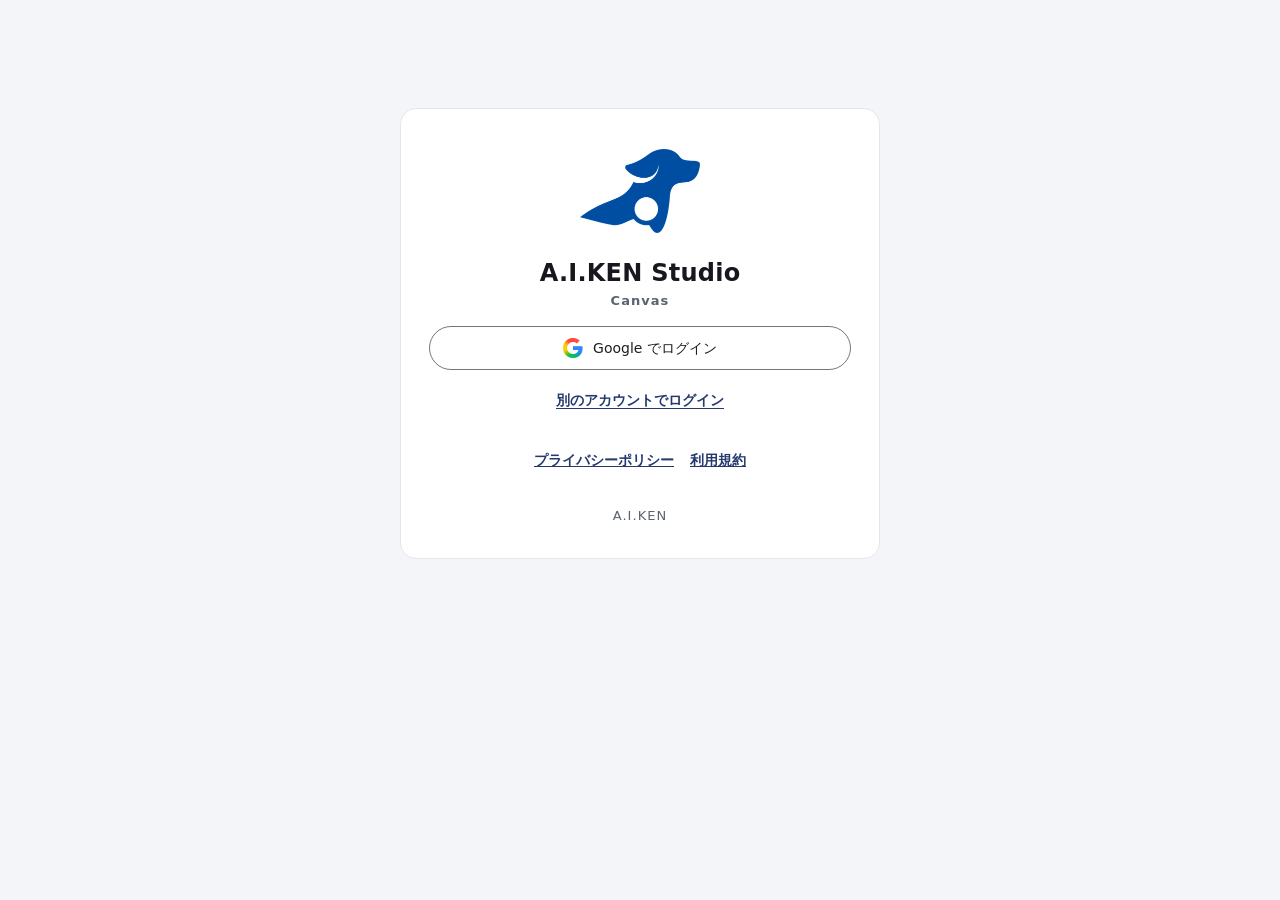
==== commit ebe8aec4: "20261114: auth-page（封じた木 6f285fc1c76d から）" ====
--- a/canvas/index.html
+++ b/canvas/index.html
@@ -13,8 +13,8 @@
         if (p && p.theme === 'light') document.documentElement.dataset.theme = 'light';
       } catch (e) {}
     </script>
-    <script type="module" crossorigin src="/canvas/assets/index-Ch3qFTVJ.js"></script>
-    <link rel="stylesheet" crossorigin href="/canvas/assets/index-Pt-9HQgw.css">
+    <script type="module" crossorigin src="/canvas/assets/index-CnrFlHmt.js"></script>
+    <link rel="stylesheet" crossorigin href="/canvas/assets/index-BQPWQjnk.css">
   </head>
   <body>
     <div id="root"></div>
--- a/canvas/assets/index-BQPWQjnk.css
+++ b/canvas/assets/index-BQPWQjnk.css
@@ -0,0 +1 @@
+.react-flow{--xy-edge-stroke-default:#b1b1b7;--xy-edge-stroke-width-default:1;--xy-edge-stroke-selected-default:#555;--xy-connectionline-stroke-default:#b1b1b7;--xy-connectionline-stroke-width-default:1;--xy-attribution-background-color-default:#ffffff80;--xy-minimap-background-color-default:#fff;--xy-minimap-mask-background-color-default:#f0f0f099;--xy-minimap-mask-stroke-color-default:transparent;--xy-minimap-mask-stroke-width-default:1;--xy-minimap-node-background-color-default:#e2e2e2;--xy-minimap-node-stroke-color-default:transparent;--xy-minimap-node-stroke-width-default:2;--xy-background-color-default:transparent;--xy-background-pattern-dots-color-default:#91919a;--xy-background-pattern-lines-color-default:#eee;--xy-background-pattern-cross-color-default:#e2e2e2;background-color:var(--xy-background-color,var(--xy-background-color-default));--xy-node-color-default:inherit;--xy-node-border-default:1px solid #1a192b;--xy-node-background-color-default:#fff;--xy-node-group-background-color-default:#f0f0f040;--xy-node-boxshadow-hover-default:0 1px 4px 1px #00000014;--xy-node-boxshadow-selected-default:0 0 0 .5px #1a192b;--xy-node-border-radius-default:3px;--xy-handle-background-color-default:#1a192b;--xy-handle-border-color-default:#fff;--xy-selection-background-color-default:#0059dc14;--xy-selection-border-default:1px dotted #0059dccc;--xy-controls-button-background-color-default:#fefefe;--xy-controls-button-background-color-hover-default:#f4f4f4;--xy-controls-button-color-default:inherit;--xy-controls-button-color-hover-default:inherit;--xy-controls-button-border-color-default:#eee;--xy-controls-box-shadow-default:0 0 2px 1px #00000014;--xy-edge-label-background-color-default:#fff;--xy-edge-label-color-default:inherit;--xy-resize-background-color-default:#3367d9;direction:ltr}.react-flow.dark{--xy-edge-stroke-default:#3e3e3e;--xy-edge-stroke-width-default:1;--xy-edge-stroke-selected-default:#727272;--xy-connectionline-stroke-default:#b1b1b7;--xy-connectionline-stroke-width-default:1;--xy-attribution-background-color-default:#96969640;--xy-minimap-background-color-default:#141414;--xy-minimap-mask-background-color-default:#3c3c3c99;--xy-minimap-mask-stroke-color-default:transparent;--xy-minimap-mask-stroke-width-default:1;--xy-minimap-node-background-color-default:#2b2b2b;--xy-minimap-node-stroke-color-default:transparent;--xy-minimap-node-stroke-width-default:2;--xy-background-color-default:#141414;--xy-background-pattern-dots-color-default:#555;--xy-background-pattern-lines-color-default:#333;--xy-background-pattern-cross-color-default:#333;--xy-node-color-default:#f8f8f8;--xy-node-border-default:1px solid #3c3c3c;--xy-node-background-color-default:#1e1e1e;--xy-node-group-background-color-default:#f0f0f040;--xy-node-boxshadow-hover-default:0 1px 4px 1px #ffffff14;--xy-node-boxshadow-selected-default:0 0 0 .5px #999;--xy-handle-background-color-default:#bebebe;--xy-handle-border-color-default:#1e1e1e;--xy-selection-background-color-default:#c8c8dc14;--xy-selection-border-default:1px dotted #c8c8dccc;--xy-controls-button-background-color-default:#2b2b2b;--xy-controls-button-background-color-hover-default:#3e3e3e;--xy-controls-button-color-default:#f8f8f8;--xy-controls-button-color-hover-default:#fff;--xy-controls-button-border-color-default:#5b5b5b;--xy-controls-box-shadow-default:0 0 2px 1px #00000014;--xy-edge-label-background-color-default:#141414;--xy-edge-label-color-default:#f8f8f8}.react-flow__background{background-color:var(--xy-background-color-props,var(--xy-background-color,var(--xy-background-color-default)));pointer-events:none;z-index:-1}.react-flow__container{width:100%;height:100%;position:absolute;top:0;left:0}.react-flow__pane{z-index:1;touch-action:none}.react-flow__pane.draggable{cursor:grab}.react-flow__pane.dragging{cursor:grabbing}.react-flow__pane.selection{cursor:pointer}.react-flow__viewport{transform-origin:0 0;z-index:2;pointer-events:none}.react-flow__renderer{z-index:4}.react-flow__selection{z-index:6}.react-flow__nodesselection-rect:focus,.react-flow__nodesselection-rect:focus-visible{outline:none}.react-flow__edge-path{stroke:var(--xy-edge-stroke,var(--xy-edge-stroke-default));stroke-width:var(--xy-edge-stroke-width,var(--xy-edge-stroke-width-default));fill:none}.react-flow__connection-path{stroke:var(--xy-connectionline-stroke,var(--xy-connectionline-stroke-default));stroke-width:var(--xy-connectionline-stroke-width,var(--xy-connectionline-stroke-width-default));fill:none}.react-flow .react-flow__edges{position:absolute}.react-flow .react-flow__edges svg{pointer-events:none;position:absolute;overflow:visible}.react-flow__edge{pointer-events:visibleStroke}.react-flow__edge.selectable{cursor:pointer}.react-flow__edge.animated path{stroke-dasharray:5;animation:.5s linear infinite dashdraw}.react-flow__edge.animated path.react-flow__edge-interaction{stroke-dasharray:none;animation:none}.react-flow__edge.inactive{pointer-events:none}.react-flow__edge.selected,.react-flow__edge:focus,.react-flow__edge:focus-visible{outline:none}.react-flow__edge.selected .react-flow__edge-path,.react-flow__edge.selectable:focus .react-flow__edge-path,.react-flow__edge.selectable:focus-visible .react-flow__edge-path{stroke:var(--xy-edge-stroke-selected,var(--xy-edge-stroke-selected-default))}.react-flow__edge-textwrapper{pointer-events:all}.react-flow__edge .react-flow__edge-text{pointer-events:none;-webkit-user-select:none;user-select:none}.react-flow__arrowhead polyline{stroke:var(--xy-edge-stroke,var(--xy-edge-stroke-default))}.react-flow__arrowhead polyline.arrowclosed{fill:var(--xy-edge-stroke,var(--xy-edge-stroke-default))}.react-flow__connection{pointer-events:none}.react-flow__connection .animated{stroke-dasharray:5;animation:.5s linear infinite dashdraw}svg.react-flow__connectionline{z-index:1001;position:absolute;overflow:visible}.react-flow__nodes{pointer-events:none;transform-origin:0 0}.react-flow__node{-webkit-user-select:none;user-select:none;pointer-events:all;transform-origin:0 0;box-sizing:border-box;cursor:default;position:absolute}.react-flow__node.selectable{cursor:pointer}.react-flow__node.draggable{cursor:grab;pointer-events:all}.react-flow__node.draggable.dragging{cursor:grabbing}.react-flow__nodesselection{z-index:3;transform-origin:0 0;pointer-events:none}.react-flow__nodesselection-rect{pointer-events:all;cursor:grab;position:absolute}.react-flow__handle{pointer-events:none;background-color:var(--xy-handle-background-color,var(--xy-handle-background-color-default));border:1px solid var(--xy-handle-border-color,var(--xy-handle-border-color-default));border-radius:100%;width:6px;min-width:5px;height:6px;min-height:5px;position:absolute}.react-flow__handle.connectingfrom{pointer-events:all}.react-flow__handle.connectionindicator{pointer-events:all;cursor:crosshair}.react-flow__handle-bottom{top:auto;bottom:0;left:50%;transform:translate(-50%,50%)}.react-flow__handle-top{top:0;left:50%;transform:translate(-50%,-50%)}.react-flow__handle-left{top:50%;left:0;transform:translate(-50%,-50%)}.react-flow__handle-right{top:50%;right:0;transform:translate(50%,-50%)}.react-flow__edgeupdater{cursor:move;pointer-events:all}.react-flow__pane.selection .react-flow__panel{pointer-events:none}.react-flow__panel{z-index:5;margin:15px;position:absolute}.react-flow__panel.top{top:0}.react-flow__panel.bottom{bottom:0}.react-flow__panel.top.center,.react-flow__panel.bottom.center{left:50%;transform:translate(-15px)translate(-50%)}.react-flow__panel.left{left:0}.react-flow__panel.right{right:0}.react-flow__panel.left.center,.react-flow__panel.right.center{top:50%;transform:translateY(-15px)translateY(-50%)}.react-flow__attribution{background:var(--xy-attribution-background-color,var(--xy-attribution-background-color-default));margin:0;padding:2px 3px;font-size:10px}.react-flow__attribution a{color:#999;text-decoration:none}@keyframes dashdraw{0%{stroke-dashoffset:10px}}.react-flow__edgelabel-renderer{pointer-events:none;-webkit-user-select:none;user-select:none;width:100%;height:100%;position:absolute;top:0;left:0}.react-flow__viewport-portal{-webkit-user-select:none;user-select:none;width:100%;height:100%;position:absolute;top:0;left:0}.react-flow__minimap{background:var(--xy-minimap-background-color-props,var(--xy-minimap-background-color,var(--xy-minimap-background-color-default)))}.react-flow__minimap-svg{display:block}.react-flow__minimap-mask{fill:var(--xy-minimap-mask-background-color-props,var(--xy-minimap-mask-background-color,var(--xy-minimap-mask-background-color-default)));stroke:var(--xy-minimap-mask-stroke-color-props,var(--xy-minimap-mask-stroke-color,var(--xy-minimap-mask-stroke-color-default)));stroke-width:var(--xy-minimap-mask-stroke-width-props,var(--xy-minimap-mask-stroke-width,var(--xy-minimap-mask-stroke-width-default)))}.react-flow__minimap-node{fill:var(--xy-minimap-node-background-color-props,var(--xy-minimap-node-background-color,var(--xy-minimap-node-background-color-default)));stroke:var(--xy-minimap-node-stroke-color-props,var(--xy-minimap-node-stroke-color,var(--xy-minimap-node-stroke-color-default)));stroke-width:var(--xy-minimap-node-stroke-width-props,var(--xy-minimap-node-stroke-width,var(--xy-minimap-node-stroke-width-default)))}.react-flow__background-pattern.dots{fill:var(--xy-background-pattern-color-props,var(--xy-background-pattern-color,var(--xy-background-pattern-dots-color-default)))}.react-flow__background-pattern.lines{stroke:var(--xy-background-pattern-color-props,var(--xy-background-pattern-color,var(--xy-background-pattern-lines-color-default)))}.react-flow__background-pattern.cross{stroke:var(--xy-background-pattern-color-props,var(--xy-background-pattern-color,var(--xy-background-pattern-cross-color-default)))}.react-flow__controls{box-shadow:var(--xy-controls-box-shadow,var(--xy-controls-box-shadow-default));flex-direction:column;display:flex}.react-flow__controls.horizontal{flex-direction:row}.react-flow__controls-button{background:var(--xy-controls-button-background-color,var(--xy-controls-button-background-color-default));border:none;border-bottom:1px solid var(--xy-controls-button-border-color-props,var(--xy-controls-button-border-color,var(--xy-controls-button-border-color-default)));width:26px;height:26px;color:var(--xy-controls-button-color-props,var(--xy-controls-button-color,var(--xy-controls-button-color-default)));cursor:pointer;-webkit-user-select:none;user-select:none;justify-content:center;align-items:center;padding:4px;display:flex}.react-flow__controls-button svg{fill:currentColor;width:100%;max-width:12px;max-height:12px}.react-flow__edge.updating .react-flow__edge-path{stroke:#777}.react-flow__edge-text{font-size:10px}.react-flow__node.selectable:focus,.react-flow__node.selectable:focus-visible{outline:none}.react-flow__node-input,.react-flow__node-default,.react-flow__node-output,.react-flow__node-group{border-radius:var(--xy-node-border-radius,var(--xy-node-border-radius-default));width:150px;color:var(--xy-node-color,var(--xy-node-color-default));text-align:center;border:var(--xy-node-border,var(--xy-node-border-default));background-color:var(--xy-node-background-color,var(--xy-node-background-color-default));padding:10px;font-size:12px}.react-flow__node-input.selectable:hover,.react-flow__node-default.selectable:hover,.react-flow__node-output.selectable:hover,.react-flow__node-group.selectable:hover{box-shadow:var(--xy-node-boxshadow-hover,var(--xy-node-boxshadow-hover-default))}.react-flow__node-input.selectable.selected,.react-flow__node-input.selectable:focus,.react-flow__node-input.selectable:focus-visible,.react-flow__node-default.selectable.selected,.react-flow__node-default.selectable:focus,.react-flow__node-default.selectable:focus-visible,.react-flow__node-output.selectable.selected,.react-flow__node-output.selectable:focus,.react-flow__node-output.selectable:focus-visible,.react-flow__node-group.selectable.selected,.react-flow__node-group.selectable:focus,.react-flow__node-group.selectable:focus-visible{box-shadow:var(--xy-node-boxshadow-selected,var(--xy-node-boxshadow-selected-default))}.react-flow__node-group{background-color:var(--xy-node-group-background-color,var(--xy-node-group-background-color-default))}.react-flow__nodesselection-rect,.react-flow__selection{background:var(--xy-selection-background-color,var(--xy-selection-background-color-default));border:var(--xy-selection-border,var(--xy-selection-border-default))}.react-flow__nodesselection-rect:focus,.react-flow__nodesselection-rect:focus-visible,.react-flow__selection:focus,.react-flow__selection:focus-visible{outline:none}.react-flow__controls-button:hover{background:var(--xy-controls-button-background-color-hover-props,var(--xy-controls-button-background-color-hover,var(--xy-controls-button-background-color-hover-default)));color:var(--xy-controls-button-color-hover-props,var(--xy-controls-button-color-hover,var(--xy-controls-button-color-hover-default)))}.react-flow__controls-button:disabled{pointer-events:none}.react-flow__controls-button:disabled svg{fill-opacity:.4}.react-flow__controls-button:last-child{border-bottom:none}.react-flow__controls.horizontal .react-flow__controls-button{border-bottom:none;border-right:1px solid var(--xy-controls-button-border-color-props,var(--xy-controls-button-border-color,var(--xy-controls-button-border-color-default)))}.react-flow__controls.horizontal .react-flow__controls-button:last-child{border-right:none}.react-flow__resize-control{position:absolute}.react-flow__resize-control.left,.react-flow__resize-control.right{cursor:ew-resize}.react-flow__resize-control.top,.react-flow__resize-control.bottom{cursor:ns-resize}.react-flow__resize-control.top.left,.react-flow__resize-control.bottom.right{cursor:nwse-resize}.react-flow__resize-control.bottom.left,.react-flow__resize-control.top.right{cursor:nesw-resize}.react-flow__resize-control.handle{background-color:var(--xy-resize-background-color,var(--xy-resize-background-color-default));border:1px solid #fff;border-radius:1px;width:5px;height:5px;translate:-50% -50%}.react-flow__resize-control.handle.left{top:50%;left:0}.react-flow__resize-control.handle.right{top:50%;left:100%}.react-flow__resize-control.handle.top{top:0;left:50%}.react-flow__resize-control.handle.bottom{top:100%;left:50%}.react-flow__resize-control.handle.top.left,.react-flow__resize-control.handle.bottom.left{left:0}.react-flow__resize-control.handle.top.right,.react-flow__resize-control.handle.bottom.right{left:100%}.react-flow__resize-control.line{border-color:var(--xy-resize-background-color,var(--xy-resize-background-color-default));border-style:solid;border-width:0}.react-flow__resize-control.line.left,.react-flow__resize-control.line.right{width:1px;height:100%;top:0;transform:translate(-50%)}.react-flow__resize-control.line.left{border-left-width:1px;left:0}.react-flow__resize-control.line.right{border-right-width:1px;left:100%}.react-flow__resize-control.line.top,.react-flow__resize-control.line.bottom{width:100%;height:1px;left:0;transform:translateY(-50%)}.react-flow__resize-control.line.top{border-top-width:1px;top:0}.react-flow__resize-control.line.bottom{border-bottom-width:1px;top:100%}.react-flow__edge-textbg{fill:var(--xy-edge-label-background-color,var(--xy-edge-label-background-color-default))}.react-flow__edge-text{fill:var(--xy-edge-label-color,var(--xy-edge-label-color-default))}:root{--s1:4px;--s2:8px;--s3:12px;--s4:16px;--s5:24px;--r-s:6px;--r-m:8px;--r-l:12px;--r-pill:999px;--font:system-ui, -apple-system, "Segoe UI", "Hiragino Sans", "Yu Gothic UI", "Meiryo", sans-serif;--mono:ui-monospace, "SFMono-Regular", Consolas, "Liberation Mono", monospace;--fs-xs:11px;--fs-s:12px;--fs-m:13px;--fs-l:14px;--fs-xl:16px;--ctl-h:32px;--ctl-h-l:36px;--bg:#f3f4f6;--canvas:#eceef2;--canvas-dot:#c9ced7;--surface:#fff;--surface-2:#f7f8fa;--surface-3:#eef0f4;--border:#e2e5ea;--border-strong:#cbd0d8;--text:#1b2130;--text-2:#586173;--text-3:#626c7e;--accent:#14b8a6;--accent-hover:#0d9488;--accent-weak:#ccfbf1;--on-accent:#042f2e;--accent-text:#0f766e;--ok:#4d7c0f;--ok-weak:#f0f7e1;--warn:#b45309;--warn-weak:#fdf2e0;--bad:#c62828;--bad-weak:#fdeceb;--info:#2563eb;--info-weak:#e8f0fe;--ai:#7c3aed;--ai-weak:#f1eafe;--pin-text:#8a93a3;--pin-image:#2563eb;--pin-video:#db2777;--pin-audio:#ea7a12;--pin-timeline:#8b5cf6;--shadow-s:0 1px 2px #1018280f;--shadow-m:0 1px 2px #1018280d, 0 4px 14px #10182812;--shadow-l:0 16px 40px #1018282e;--ring:0 0 0 2px var(--surface), 0 0 0 4px var(--accent);--node-border:var(--border);--telop-bg:var(--surface-2);--telop-text:var(--text);--telop-shadow:none;--telop-news-bg:#dbe7ff;--telop-news-text:#1e3a8a;--telop-variety-text:#9a3412;--telop-variety-stroke:transparent;--audio-bg:#fff1e3;--audio-bar:#c2410c;--audio-label:var(--text);--on-media:#fff;--media-scrim:#0009;--media-chip-bg:#0a0c109e;--media-screen:#000;--adopt-badge-bg:#157a3c;--adopt-badge-text:#fff;--rewrite-dot:#b45309;--switch-knob:#fff;--tip-bg:#1f2430;--tip-text:#f4f6fa;--lightningcss-light:initial;--lightningcss-dark: ;color-scheme:light}[data-theme=dark]{--bg:#0e1014;--canvas:#13151a;--canvas-dot:#2b2f38;--surface:#1b1e24;--surface-2:#21252c;--surface-3:#2a2e36;--border:#2d323c;--border-strong:#3c4250;--text:#e8eaef;--text-2:#a5acb9;--text-3:#9ba3b1;--accent:#2dd4bf;--accent-hover:#5eead4;--accent-weak:#0b2f2b;--on-accent:#032320;--accent-text:#5eead4;--ok:#a3e635;--ok-weak:#22300d;--warn:#f5b544;--warn-weak:#3a2c12;--bad:#f87171;--bad-weak:#3a1a1a;--info:#60a5fa;--info-weak:#172a46;--ai:#a78bfa;--ai-weak:#2b2146;--telop-bg:#1d2129;--telop-text:#fff;--telop-shadow:0 1px 2px #000c;--telop-news-bg:#1f4ea8;--telop-news-text:#fff;--telop-variety-text:#ffe14d;--telop-variety-stroke:#6a2a00;--audio-bg:#2a2016;--audio-bar:#ff9f43;--audio-label:#fff;--rewrite-dot:#f5b800;--tip-bg:#eef1f6;--tip-text:#161a22;--pin-text:#b2b9c6;--pin-image:#60a5fa;--pin-video:#f472b6;--pin-audio:#fb923c;--pin-timeline:#a78bfa;--shadow-s:0 1px 2px #0006;--shadow-m:0 1px 2px #0006, 0 6px 18px #00000059;--shadow-l:0 18px 44px #0000008c;--node-border:var(--border-strong);--lightningcss-light: ;--lightningcss-dark:initial;color-scheme:dark}*{box-sizing:border-box}html,body,#root{background:var(--bg);height:100%;color:var(--text);font-family:var(--font);font-size:var(--fs-m);-webkit-font-smoothing:antialiased;margin:0;line-height:1.5}button,input,select,textarea{font:inherit;color:inherit}q{quotes:"「" "」"}.num{font-family:var(--mono);font-variant-numeric:tabular-nums}.muted{color:var(--text-2)}.faint{color:var(--text-3)}.small{font-size:var(--fs-s)}.grow{flex:1}.right{text-align:right}.vsep{background:var(--border);width:1px;margin:var(--s1) var(--s1);align-self:stretch}.btn{min-height:var(--ctl-h);padding:0 var(--s3);border-radius:var(--r-m);border:1px solid var(--border);background:var(--surface);color:var(--text);font-size:var(--fs-m);cursor:pointer;white-space:nowrap;box-shadow:var(--shadow-s);align-items:center;gap:6px;font-weight:500;transition:background .12s,border-color .12s;display:inline-flex}.btn svg{flex:none}.btn:hover:not(:disabled){background:var(--surface-2);border-color:var(--border-strong)}.btn:disabled{opacity:.45;cursor:default}.btn:focus-visible,.icon-btn:focus-visible,.seg button:focus-visible,.menu-item:focus-visible,.chip-btn:focus-visible{box-shadow:var(--ring);outline:none}.btn-primary{background:var(--accent);border-color:var(--accent-text);color:var(--on-accent)}.btn-warn{background:var(--warn-weak);border-color:color-mix(in srgb, var(--warn) 40%, transparent);color:var(--warn)}.btn-danger{background:var(--bad-weak);border-color:color-mix(in srgb, var(--bad) 40%, transparent);color:var(--bad)}.btn-ghost{box-shadow:none;background:0 0;border-color:#0000}.btn-ghost:hover:not(:disabled){background:var(--surface-3);border-color:#0000}.btn-sm{font-size:var(--fs-s);padding:0 10px}.btn-block{justify-content:center;width:100%}.btn-l{min-height:var(--ctl-h-l)}.btn .cost{font-family:var(--mono);font-variant-numeric:tabular-nums;opacity:.85}.icon-btn{width:var(--ctl-h);height:var(--ctl-h);border-radius:var(--r-m);color:var(--text-2);cursor:pointer;background:0 0;border:1px solid #0000;flex:none;justify-content:center;align-items:center;display:inline-flex}.icon-btn:hover:not(:disabled){background:var(--surface-3);color:var(--text)}.icon-btn[aria-pressed=true]{background:var(--accent-weak);color:var(--accent-text)}.icon-btn:disabled{opacity:.4;cursor:default}.icon-btn.boxed{border-color:var(--border);background:var(--surface);box-shadow:var(--shadow-s)}.btn-row{gap:var(--s2);flex-wrap:wrap;align-items:center;display:flex}.btn-col{gap:var(--s2);flex-direction:column;display:flex}.seg{border-radius:var(--r-m);background:var(--surface-3);flex-wrap:wrap;gap:2px;padding:2px;display:inline-flex}.seg button{border-radius:var(--r-s);min-width:32px;min-height:28px;color:var(--text-2);font-size:var(--fs-s);cursor:pointer;background:0 0;border:none;justify-content:center;align-items:center;gap:6px;padding:0 10px;font-weight:500;display:inline-flex}.seg button.on{background:var(--surface);color:var(--text);box-shadow:var(--shadow-s)}.seg button:disabled{opacity:.45;cursor:default}select,input[type=text],input[type=number],textarea{min-height:var(--ctl-h);background:var(--surface);border:1px solid var(--border);border-radius:var(--r-m);color:var(--text);padding:0 10px}textarea{padding:8px 10px}select:focus,input:focus,textarea:focus{border-color:var(--accent-text);box-shadow:0 0 0 3px var(--accent-weak);outline:none}input[type=text]{width:100%}.num-input{font-family:var(--mono);width:72px}input[type=range]{accent-color:var(--accent-text);min-height:var(--ctl-h)}.check{align-items:center;gap:var(--s2);min-height:var(--ctl-h);cursor:pointer;font-size:var(--fs-m);display:inline-flex}.check input{width:16px;height:16px;accent-color:var(--accent-text)}.switch{align-items:center;gap:var(--s2);min-height:var(--ctl-h);cursor:pointer;display:inline-flex}.switch input{appearance:none;border-radius:var(--r-pill);background:var(--border-strong);cursor:pointer;flex:none;width:34px;height:20px;margin:0;transition:background .12s;position:relative}.switch input:after{content:"";background:var(--switch-knob);width:16px;height:16px;box-shadow:var(--shadow-s);border-radius:50%;transition:transform .12s;position:absolute;top:2px;left:2px}.switch input:checked{background:var(--accent)}.switch input:checked:after{transform:translate(14px)}.switch input:focus-visible{box-shadow:var(--ring)}kbd{font-family:var(--mono);border:1px solid var(--border-strong);font-size:var(--fs-xs);background:var(--surface-2);border-bottom-width:2px;border-radius:4px;padding:0 5px}.badge{border-radius:var(--r-pill);height:20px;font-size:var(--fs-xs);white-space:nowrap;flex:none;align-items:center;gap:4px;padding:0 7px;font-weight:600;display:inline-flex}.tone-muted{background:var(--surface-3);color:var(--text-2)}.tone-info{background:var(--info-weak);color:var(--info)}.tone-ok{background:var(--ok-weak);color:var(--ok)}.tone-warn{background:var(--warn-weak);color:var(--warn)}.tone-bad{background:var(--bad-weak);color:var(--bad)}.tone-ai{background:var(--ai-weak);color:var(--ai)}.chip{font-size:var(--fs-xs);color:var(--text-2);background:var(--surface-3);border-radius:var(--r-pill);white-space:nowrap;align-items:center;gap:4px;padding:1px 8px;display:inline-flex}.chip-btn{min-height:28px;font-size:var(--fs-s);border-radius:var(--r-pill);border:1px solid var(--border);background:var(--surface);color:var(--text-2);cursor:pointer;align-items:center;gap:4px;padding:0 10px;display:inline-flex}.chip-btn[aria-pressed=true]{background:var(--accent-weak);color:var(--accent-text);border-color:#0000}.app{background:var(--bg);flex-direction:column;height:100dvh;display:flex}.app-forced{box-shadow:0 0 0 1px var(--border-strong);margin:0 auto}.topbar{gap:var(--s1);padding:var(--s2) var(--s3);background:var(--surface);border-bottom:1px solid var(--border);flex-direction:column;display:flex}.topbar-row{align-items:center;gap:var(--s2);min-width:0;display:flex}.topbar:not(.topbar-2){flex-direction:row;align-items:center}.topbar:not(.topbar-2)>.topbar-row:first-child{flex:1}.brand{align-items:center;gap:var(--s2);font-weight:700;font-size:var(--fs-l);white-space:nowrap;display:inline-flex}.brand-mark{border-radius:var(--r-m);background:var(--accent);width:28px;height:28px;color:var(--on-accent);justify-content:center;align-items:center;display:inline-flex}.title-input{font-weight:600;background:0 0!important;border-color:#0000!important;width:200px!important}.title-input:hover{border-color:var(--border)!important}.counts{gap:var(--s1);flex-wrap:wrap;min-width:0;display:inline-flex}.proto-badge{border-radius:var(--r-pill);border:1px dashed color-mix(in srgb, var(--warn) 60%, transparent);height:22px;color:var(--warn);font-size:var(--fs-xs);cursor:pointer;white-space:nowrap;background:0 0;align-items:center;padding:0 8px;font-weight:600;display:inline-flex}.main{flex:1;min-height:0;display:flex;position:relative;overflow:hidden}.canvas-col{flex-direction:column;flex:1;min-width:0;display:flex;position:relative}.canvas-area{flex:1;min-height:0;position:relative;overflow:hidden}.flow-col{flex-direction:column;display:flex;position:absolute;inset:0}.flow-wrap{flex:1;min-height:0;position:relative}.canvas-toolbar{padding:var(--s1) var(--s2);flex-wrap:wrap;flex:none;align-items:center;gap:2px;display:flex}.zoom{text-align:center;min-width:48px;font-size:var(--fs-s);color:var(--text-2)}.statusbar{align-items:center;gap:var(--s2);padding:0 var(--s3);min-height:40px;font-size:var(--fs-s);color:var(--text-2);display:flex}.status-text{text-overflow:ellipsis;white-space:nowrap;min-width:0;overflow:hidden}.status-error .status-text{color:var(--bad)}.react-flow{background:var(--canvas)}.react-flow__node-canvas{border-radius:var(--r-l)}.rf-animate .react-flow__node,.rf-animate .frame-backdrop{transition:transform .38s cubic-bezier(.2,.8,.2,1)}.react-flow__node-frame{pointer-events:none!important}.react-flow__minimap{border:1px solid var(--border);border-radius:var(--r-m);box-shadow:var(--shadow-m)}.react-flow__selection{background:color-mix(in srgb, var(--accent) 8%, transparent);border:1px dashed var(--accent)}.react-flow__attribution{background:0 0;font-size:10px}.react-flow__attribution a{color:var(--text-3)}.frame{border-radius:var(--r-l);background:color-mix(in srgb, var(--surface) 45%, transparent);border:1px solid var(--border)}.frame.is-selected{border-color:var(--accent-text)}.frame-drop .frame,.frame-backdrop.is-drop{border:2px dashed var(--accent);background:var(--accent-weak)}.frame-title{pointer-events:all;align-items:center;gap:var(--s2);height:40px;padding:0 var(--s3);cursor:grab;color:var(--text-2);display:flex}.frame-name{font-weight:700;font-size:var(--fs-l);color:var(--text)}.frame.frame-backdrop{z-index:-1;pointer-events:none;position:absolute;top:0;left:0}.frame.frame-foreground{pointer-events:none;background:0 0;border:none}.frame-foreground .frame-title{background:var(--surface);border:1px solid var(--border);border-radius:var(--r-m);width:fit-content;max-width:min(240px,100%);box-shadow:var(--shadow-s);flex:0 auto}.frame-heading{align-items:center;gap:var(--s2);pointer-events:none;max-width:100%;height:40px;display:flex}.frame-heading .frame-counts{white-space:nowrap;text-overflow:ellipsis;pointer-events:none;min-width:0;overflow:hidden}.frame-foreground .frame-name{text-overflow:ellipsis;white-space:nowrap;min-width:0;overflow:hidden}@media (prefers-reduced-motion:reduce){.rf-animate .react-flow__node,.rf-animate .frame-backdrop{transition:none}}.frame-counts{gap:var(--s1);font-size:var(--fs-s);color:var(--text-2);display:inline-flex}.cnode{--node-pad:10px;background:var(--surface);border:1px solid var(--node-border);border-radius:var(--r-l);width:272px;box-shadow:var(--shadow-m);font-size:var(--fs-m)}.cnode-input-text,.cnode-note{width:240px}.cnode.is-selected{border-color:var(--accent-text);box-shadow:0 0 0 3px var(--accent-weak), var(--shadow-m)}.cnode.is-ai{border-color:color-mix(in srgb, var(--ai) 55%, transparent)}.node-state-stale,.node-state-same{border-color:color-mix(in srgb, var(--warn) 55%, transparent)}.node-state-running{border-color:color-mix(in srgb, var(--info) 55%, transparent)}.node-state-failed,.node-state-stopped{border-color:color-mix(in srgb, var(--bad) 55%, transparent)}.node-state-none,.node-state-unadopted{border-style:dashed}.node-head{align-items:center;gap:var(--s2);height:40px;padding:0 30px 0 var(--node-pad);cursor:grab;display:flex;position:relative}.kind-icon{border-radius:var(--r-s);width:24px;height:24px;color:var(--kind-color,var(--text-2));background:color-mix(in srgb, var(--kind-color,var(--text-2)) 14%, transparent);flex:none;justify-content:center;align-items:center;display:inline-flex}.node-title{font-weight:600;font-size:var(--fs-m);text-overflow:ellipsis;white-space:nowrap;flex:1;min-width:0;overflow:hidden}.node-body{padding:0 var(--node-pad) var(--node-pad);gap:var(--s2);flex-direction:column;display:flex}.node-foot{align-items:center;gap:var(--s1);padding:var(--s2) var(--node-pad);border-top:1px solid var(--border);background:var(--surface-2);border-radius:0 0 var(--r-l) var(--r-l);display:flex}.node-foot .btn{min-height:32px;font-size:var(--fs-s)}.node-meta{font-size:var(--fs-xs);color:var(--text-2);flex-wrap:wrap;align-items:center;gap:6px;display:flex}.preview-box{border-radius:var(--r-m);background:var(--surface-3);aspect-ratio:var(--aspect,16 / 9);color:var(--text-3);justify-content:center;align-items:center;display:flex;position:relative;overflow:hidden}.preview-box.portrait{height:220px;margin:0 auto}.preview-box img,.preview-box canvas{object-fit:cover;width:100%;height:100%;display:block}.preview-play{background:var(--media-scrim);width:32px;height:32px;color:var(--on-media);cursor:pointer;border:none;border-radius:50%;justify-content:center;align-items:center;display:inline-flex;position:absolute;bottom:8px;left:8px}.take-strip{gap:var(--s1);align-items:center;margin:0;padding:0;list-style:none;display:flex}.take-tile button{border-radius:var(--r-s);cursor:pointer;background:0 0;border:2px solid #0000;width:40px;height:32px;padding:0;display:block;overflow:hidden}.take-tile img{object-fit:cover;width:100%;height:100%;display:block}.take-tile.take-adopted button{border-color:var(--ok)}.take-more{font-size:var(--fs-xs);color:var(--text-3)}.fail-note{font-size:var(--fs-xs);color:var(--bad);background:var(--bad-weak);border-radius:var(--r-s);white-space:nowrap;text-overflow:ellipsis;padding:3px 8px;overflow:hidden}.prep-label{white-space:nowrap;align-items:center;gap:6px;display:inline-flex}.prep-spin{animation:.9s linear infinite prep-spin}@keyframes prep-spin{to{transform:rotate(360deg)}}@media (prefers-reduced-motion:reduce){.prep-spin{animation:none}}.btn.is-preparing:disabled{opacity:.85;cursor:progress}.cond-marks{flex-wrap:wrap;align-items:center;gap:4px;display:inline-flex}.cond-mark{font-size:var(--fs-xs);background:var(--surface-2,#7f7f7f1f);color:var(--text-2);white-space:nowrap;border-radius:999px;padding:1px 6px;line-height:1.3}.cond-mark.cond-stale{color:var(--warn)}.cond-mark.cond-asset_deleted,.cond-mark.cond-last_failed{color:var(--bad)}.cond-marks.is-compact .cond-mark{text-overflow:ellipsis;max-width:140px;overflow:hidden}.fail-note .fail-credit{display:block}.warn-note{font-size:var(--fs-xs);color:var(--warn);background:var(--warn-weak);border-radius:var(--r-s);white-space:nowrap;text-overflow:ellipsis;padding:3px 8px;overflow:hidden}.band{font-size:var(--fs-xs);border-radius:var(--r-s);background:var(--surface-3);color:var(--text-2);padding:3px 8px}.body-field{border-left:3px solid var(--border-strong);background:var(--surface-2);border-radius:0 var(--r-m) var(--r-m) 0;position:relative}.cnode.is-ai .body-field{border-left-color:var(--ai)}.rewrite-tag{background:var(--rewrite-dot);border-radius:50%;width:8px;height:8px;position:absolute;top:6px;right:6px}.body-textarea{resize:vertical;width:100%;min-height:64px;line-height:1.55;border-radius:0 var(--r-m) var(--r-m) 0!important;box-shadow:none!important;background:0 0!important;border:none!important;padding:8px 10px!important}.body-textarea:focus{box-shadow:inset 0 0 0 2px var(--accent)!important}textarea.auto-textarea{resize:none;flex:none;max-height:280px;overflow-y:auto}.cnode textarea.auto-textarea{max-height:240px}.pin-row{min-height:24px;margin:0 calc(-1 * var(--node-pad));padding:0 var(--node-pad);font-size:var(--fs-s);color:var(--text-2);align-items:center;gap:6px;display:flex;position:relative}.pins-in{flex-direction:column;display:flex}.react-flow__handle.pin{background:0 0;border:none;border-radius:0;width:32px;min-width:0;height:28px;min-height:0;top:50%;transform:translateY(-50%)}.react-flow__handle.pin.react-flow__handle-left{left:-1px}.react-flow__handle.pin.react-flow__handle-right{left:auto;right:-1px}.react-flow__handle.pin:after{content:"";background:var(--pin-color);width:10px;height:10px;box-shadow:0 0 0 2px var(--surface);pointer-events:none;border-radius:50%;margin-top:-5px;transition:transform .12s,box-shadow .12s;position:absolute;top:50%}.react-flow__handle.pin.react-flow__handle-left:after{left:-5px}.react-flow__handle.pin.react-flow__handle-right:after{right:-5px}.react-flow__handle.pin.pin-image:after{border-radius:2px}.react-flow__handle.pin.pin-audio:after{border-radius:2px;transform:rotate(45deg)}.react-flow__handle.pin.pin-missing:after{background:var(--surface);box-shadow:0 0 0 2px var(--bad)}.react-flow__handle.pin:hover:after,.react-flow__handle.pin.pin-ok:after{box-shadow:0 0 0 2px var(--surface), 0 0 0 4px color-mix(in srgb, var(--pin-color) 40%, transparent);transform:scale(1.35)}.react-flow__handle.pin.pin-audio:hover:after,.react-flow__handle.pin.pin-audio.pin-ok:after{transform:rotate(45deg)scale(1.35)}.react-flow__handle.pin.pin-ng:after{opacity:.2}.pin-label{white-space:nowrap;font-weight:500}.edge-label{pointer-events:all;z-index:10;position:absolute}.panel{background:var(--surface);border-left:1px solid var(--border);flex-direction:column;flex:none;width:340px;min-height:0;display:flex}.panel-head{align-items:center;gap:var(--s2);padding:var(--s2) var(--s3);border-bottom:1px solid var(--border);min-height:52px;display:flex}.panel-head .title-field{flex:1;min-width:0;font-weight:600}.panel-head h2{font-size:var(--fs-l);flex:1;margin:0}.panel-scroll{padding:var(--s2) var(--s4) var(--s5);flex:1;overflow:auto}.drawer{z-index:40;width:min(380px,100%);box-shadow:var(--shadow-l);display:flex;position:absolute;top:0;bottom:0;right:0}.drawer .panel{width:100%}.prop{align-items:center;gap:var(--s1) var(--s2);grid-template-columns:80px 1fr;min-height:40px;padding:2px 0;display:grid}.prop-label{font-size:var(--fs-s);color:var(--text-2)}.prop-body{align-items:center;gap:var(--s2);flex-wrap:wrap;min-width:0;display:flex}.prop-body select{width:100%}.slider-field{align-items:center;gap:var(--s2);width:100%;display:flex}.slider-field input[type=range]{flex:1;min-width:0}.slider-field .num-input{width:64px}.slider-field .unit{font-size:var(--fs-s);color:var(--text-2)}.range-hint{font-size:var(--fs-s);color:var(--text-2);grid-column:2;margin-top:-6px}.fit-note{font-size:var(--fs-xs);color:var(--warn);background:var(--warn-weak);border-radius:var(--r-s);margin:var(--s1) 0;padding:4px 8px}.psection{border-top:1px solid var(--border);padding-top:var(--s2);margin-top:var(--s3)}.psection-title{font-size:var(--fs-s);color:var(--text-2);margin:var(--s1) 0 var(--s2);font-weight:700}details.psection>summary{cursor:pointer;font-size:var(--fs-s);color:var(--text-2);align-items:center;gap:6px;min-height:32px;font-weight:700;list-style:none;display:flex}details.psection>summary::-webkit-details-marker{display:none}.cost-line{align-items:baseline;gap:var(--s2);margin:var(--s3) 0 var(--s2);color:var(--text-2);font-size:var(--fs-s);display:flex}.cost-line b{font-size:20px;font-family:var(--mono);color:var(--text)}.ethics{font-size:var(--fs-xs);color:var(--text-3);margin-top:var(--s1)}.take-grid{gap:var(--s2);grid-template-columns:repeat(2,minmax(0,1fr));margin:0;padding:0;list-style:none;display:grid}.take-cell{border:1px solid var(--border);border-radius:var(--r-m);background:var(--surface-2);overflow:hidden}.take-cell img,.take-cell .audio-wave{aspect-ratio:16/9;object-fit:cover;width:100%;display:block}.take-cell-foot{font-size:var(--fs-s);color:var(--text-2);align-items:center;gap:2px;padding:2px 4px 2px 8px;display:flex}.take-spec{font-size:var(--fs-s);color:var(--text-2);padding:0 8px 4px}.history{gap:var(--s2);flex-direction:column;margin:0;padding:0;list-style:none;display:flex}.history-row{border:1px solid var(--border);border-radius:var(--r-m);padding:var(--s2)}.history-draft{background:var(--accent-weak)}.history-meta{font-size:var(--fs-s);color:var(--text-2);align-items:center;gap:var(--s2);display:flex}.body-quote{font-size:var(--fs-s);margin:4px 0}.badge-now{font-size:var(--fs-xs);color:var(--ok);font-weight:600}.clip-card{border:1px solid var(--border);border-radius:var(--r-m);padding:var(--s2);margin:var(--s2) 0;gap:var(--s1);flex-direction:column;display:flex}.clip-head{gap:var(--s1);font-size:var(--fs-s);align-items:center;display:flex}.row-fields{gap:var(--s2);font-size:var(--fs-s);flex-wrap:wrap;align-items:center;display:flex}.row-fields label{align-items:center;gap:4px;display:inline-flex}.grid9{grid-template-columns:repeat(3,40px);gap:4px;display:grid}.grid9 button{border:1px solid var(--border);background:var(--surface);border-radius:var(--r-s);height:32px;font-size:var(--fs-xs);cursor:pointer;color:var(--text-2)}.grid9 button.on{background:var(--accent);border-color:var(--accent-text);color:var(--on-accent)}.telop-table{border-collapse:collapse;width:100%;font-size:var(--fs-s)}.telop-table td,.telop-table th{text-align:left;padding:2px}.keys{font-size:var(--fs-s);color:var(--text-2);gap:4px;margin:0;padding:0;list-style:none;display:grid}.plain-list{margin:0;padding:0;list-style:none}.plain-list li{padding:2px 0}.link-btn{min-height:32px;color:var(--text);cursor:pointer;text-align:left;background:0 0;border:none;padding:4px 0}.link-btn:hover{color:var(--accent-text)}.list-view{padding:var(--s3) var(--s4) var(--s5);position:absolute;inset:0;overflow:auto}.list-group{background:var(--surface);border:1px solid var(--border);border-radius:var(--r-l);margin-bottom:var(--s3);overflow:hidden}.list-group h3{padding:var(--s2) var(--s3);font-size:var(--fs-l);gap:var(--s2);border-bottom:1px solid var(--border);align-items:center;margin:0;display:flex}.list-table{border-collapse:collapse;width:100%;font-size:var(--fs-s)}.list-table td{border-bottom:1px solid var(--border);padding:2px var(--s2);vertical-align:middle}.list-table tr:last-child td{border-bottom:none}.list-actions{justify-content:flex-end;align-items:center;gap:2px;display:flex}.list-name{align-items:center;gap:var(--s2);display:inline-flex}.row-selected{background:var(--accent-weak)}.overlay{z-index:30;background:var(--bg);flex-direction:column;display:flex;position:absolute;inset:0;overflow:auto}.overlay-head,.overlay-foot{align-items:center;gap:var(--s2);padding:var(--s2) var(--s4);background:var(--surface);border-bottom:1px solid var(--border);z-index:2;flex-wrap:wrap;display:flex;position:sticky;top:0}.overlay-foot{border-top:1px solid var(--border);font-size:var(--fs-s);color:var(--text-2);border-bottom:none;margin-top:auto;top:auto;bottom:0}.overlay-head h2{font-size:var(--fs-l);margin:0}.compare-grid{padding:var(--s4);gap:var(--s3);margin:0;list-style:none;display:grid}.take-card{border:1px solid var(--border);border-radius:var(--r-l);padding:var(--s2);background:var(--surface);gap:var(--s2);min-width:0;box-shadow:var(--shadow-s);flex-direction:column;display:flex}.take-card-head{gap:var(--s2);font-size:var(--fs-s);align-items:center;display:flex}.take-media canvas,.take-media img,.take-media video,.take-media svg{border-radius:var(--r-m);width:100%;max-width:100%;height:auto;display:block}.take-media .media-placeholder{max-width:100%}.video-player{position:relative}.take-media .video-player{width:100%}.take-props{font-size:var(--fs-s);margin:0}.take-props>div{gap:var(--s2);border-radius:4px;padding:1px 6px;display:flex}.take-props dt{color:var(--text-2);flex:none;width:6em}.take-props dd{margin:0}.take-props .differs{background:var(--warn-weak);color:var(--warn)}.take-meta{font-size:var(--fs-s);color:var(--text-2)}.finish-main{gap:var(--s4);padding:var(--s4);flex-wrap:wrap;align-items:flex-start;display:flex}.preview-wrap{border-radius:var(--r-l);box-shadow:var(--shadow-m);flex:none;position:relative;overflow:hidden}.preview-canvas{background:var(--media-screen);width:100%;height:auto;display:block}.telop-handle{cursor:move;touch-action:none;background:0 0;border:1.5px dashed #fff9;border-radius:4px;min-height:32px;position:absolute}.telop-handle:hover,.telop-handle:focus-visible{border-color:#fff}.finish-side{gap:var(--s3);flex-direction:column;flex:1;min-width:240px;display:flex}.transport{gap:var(--s2);align-items:center;display:flex}.time-big{font-size:20px;font-weight:600}.chain-line{flex-wrap:wrap;align-items:center;gap:4px;display:flex}.timeline{margin:0 var(--s4) var(--s5);border:1px solid var(--border);border-radius:var(--r-l);background:var(--surface);-webkit-user-select:none;user-select:none;position:relative;overflow:hidden}.tl-row{border-bottom:1px solid var(--border);min-height:44px;display:flex}.tl-row:last-of-type{border-bottom:none}.tl-ruler{background:var(--surface-2);min-height:28px}.tl-head{width:120px;padding:4px var(--s2);font-size:var(--fs-s);color:var(--text-2);border-right:1px solid var(--border);flex:none;align-items:center;gap:6px;display:flex}.tl-lane{cursor:pointer;flex:1;min-width:0;position:relative}.tick{font-size:var(--fs-s);color:var(--text-2);border-left:1px solid var(--border);padding-left:2px;position:absolute;top:5px}.tl-target{border-left:2px dashed color-mix(in srgb, var(--warn) 60%, transparent);position:absolute;top:0;bottom:0}.tl-block{border-radius:var(--r-s);height:32px;font-size:var(--fs-xs);cursor:grab;touch-action:none;color:var(--text);align-items:center;display:flex;position:absolute;top:6px;overflow:hidden}.tl-video{background:color-mix(in srgb, var(--pin-video) 18%, var(--surface));border:1px solid color-mix(in srgb, var(--pin-video) 55%, transparent)}.tl-audio{background:color-mix(in srgb, var(--pin-audio) 18%, var(--surface));border:1px solid color-mix(in srgb, var(--pin-audio) 55%, transparent)}.tl-telop{background:color-mix(in srgb, var(--pin-timeline) 18%, var(--surface));border:1px solid color-mix(in srgb, var(--pin-timeline) 55%, transparent)}.tl-empty{opacity:.5;border-style:dashed}.tl-text{white-space:nowrap;text-overflow:ellipsis;pointer-events:none;padding:0 14px;overflow:hidden}.tl-grip{cursor:ew-resize;background:color-mix(in srgb, var(--text) 12%, transparent);touch-action:none;width:10px;position:absolute;top:0;bottom:0}.tl-grip:before{content:"";position:absolute;inset:0 -6px}.tl-grip-l{left:0}.tl-grip-r{right:0}.tl-xfade{background:repeating-linear-gradient(45deg, color-mix(in srgb, var(--text) 18%, transparent) 0 4px, transparent 4px 8px);pointer-events:none;position:absolute;top:0;bottom:0;left:0}.tl-none{color:var(--text-3);position:absolute;top:12px;left:8px}.tl-playhead{background:var(--bad);pointer-events:none;width:2px;position:absolute;top:0;bottom:0}.menu-backdrop{z-index:80;position:fixed;inset:0}.menu{background:var(--surface);border:1px solid var(--border);border-radius:var(--r-l);min-width:240px;max-height:480px;box-shadow:var(--shadow-l);padding:var(--s1);position:fixed;overflow:auto}.menu-head{padding:var(--s2) var(--s2) var(--s1);font-weight:600;font-size:var(--fs-s);color:var(--text-2)}.menu-label{font-size:var(--fs-xs);color:var(--text-3);padding:var(--s2) var(--s2) 2px}.menu-item{align-items:center;gap:var(--s2);text-align:left;border-radius:var(--r-s);width:100%;padding:0 var(--s2);cursor:pointer;min-height:32px;font-size:var(--fs-m);color:var(--text);background:0 0;border:none;display:flex}.menu-item:hover:not(:disabled),.menu-item.on{background:var(--accent-weak);color:var(--accent-text)}.menu-item:disabled{opacity:.45}.menu-icon{color:var(--kind-color,var(--text-2));display:inline-flex}.menu-danger{color:var(--bad)}.menu-sep{background:var(--border);height:1px;margin:var(--s1) 0}.menu-search{margin:var(--s1) 0}.menu-row{gap:var(--s2);padding:2px var(--s2);font-size:var(--fs-s);color:var(--text-2);grid-template-columns:92px 1fr;align-items:center;display:grid}.menu-row select{min-height:30px;font-size:var(--fs-s);width:100%}.menu-item-icon{flex:none;justify-content:center;width:14px;display:inline-flex}.menu-text{flex-direction:column;min-width:0;padding:4px 0;line-height:1.35;display:flex}.menu-reason{font-size:var(--fs-xs);color:var(--text-2)}.menu-check{color:var(--accent-text);flex:none;margin-left:auto}.menu-check~.menu-key{margin-left:0;padding-left:10px}.menu-item.is-disabled{opacity:.6;cursor:default}.menu-item.is-disabled:hover{color:var(--text);background:0 0}.ctx-menu{max-width:340px}.modal-backdrop{z-index:90;background:#0f121959;justify-content:center;align-items:flex-start;padding-top:10vh;display:flex;position:fixed;inset:0}.modal{background:var(--surface);border:1px solid var(--border);border-radius:var(--r-l);width:min(480px,94vw);max-height:80vh;padding:var(--s4) var(--s5) var(--s4);box-shadow:var(--shadow-l);overflow:auto}.modal-wide{width:min(640px,94vw)}.modal h2{margin:0 0 var(--s3);font-size:var(--fs-xl)}.modal-actions{justify-content:flex-end;gap:var(--s2);margin-top:var(--s4);display:flex}.confirm-table{border-collapse:collapse;width:100%;font-size:var(--fs-m)}.confirm-table td{border-bottom:1px solid var(--border);padding:6px 4px}.confirm-table tfoot td{border-bottom:none;font-weight:700}.confirm-after{margin-top:var(--s1);font-size:var(--fs-s);flex-wrap:wrap;justify-content:flex-end;align-items:center;gap:6px;padding:0 4px;font-weight:400;display:flex}.help-tip-btn{border:1px solid var(--border);background:var(--surface-2);width:20px;height:20px;color:var(--text);font:inherit;cursor:pointer;border-radius:50%;place-items:center;padding:0;font-size:12px;line-height:1;display:inline-grid}.help-tip-btn:hover,.help-tip-btn.on{border-color:var(--accent);color:var(--accent-text)}.help-tip-btn:focus-visible{box-shadow:var(--ring);outline:none}.help-tip-body{text-align:left;padding:var(--s2) var(--s3);border-radius:var(--r-m);background:var(--surface-2);overflow-wrap:anywhere;flex-basis:100%;font-weight:400;line-height:1.6}.help-tip-body[hidden]{display:none}.blocked{margin-top:var(--s3);border-radius:var(--r-m);padding:var(--s2) var(--s3);background:var(--warn-weak);color:var(--warn);font-size:var(--fs-s)}.blocked ul{margin:4px 0 0;padding-left:18px}.combo-list{margin:var(--s2) 0;font-size:var(--fs-s);flex-direction:column;gap:2px;display:flex}.template-list{margin:0 0 var(--s3);gap:var(--s2);flex-direction:column;padding:0;list-style:none;display:flex}.template-item{gap:var(--s3);border:1px solid var(--border);border-radius:var(--r-m);padding:var(--s2) var(--s3);cursor:pointer;align-items:flex-start;display:flex}.template-item.on{border-color:var(--accent-text);background:var(--accent-weak)}.log-list{max-height:50vh;font-size:var(--fs-s);margin:0;padding:0;list-style:none;overflow:auto}.log-list li{border-bottom:1px solid var(--border);gap:var(--s2);flex-wrap:wrap;align-items:center;padding:6px 0;display:flex}.command-input{font-size:var(--fs-l);min-height:40px}.command-list{margin:var(--s2) 0 0;padding:0;list-style:none}.field{margin:var(--s3) 0}.field-label{font-size:var(--fs-s);color:var(--text-2);margin-bottom:4px;display:block}.model-checks{gap:0 var(--s3);grid-template-columns:repeat(2,minmax(0,1fr));display:grid}.dur-chips{gap:var(--s1);flex-wrap:wrap;align-items:center;display:flex}.mode-narrow .title-input{width:120px!important}.mode-narrow .finish-main{flex-direction:column}.mode-narrow .brand-text{display:none}.mode-narrow .react-flow__minimap svg,.mode-mid .react-flow__minimap svg{width:140px;height:96px}.cost-line .faint{color:var(--text-2)}.spec-line{font-size:var(--fs-s);color:var(--text-2);white-space:nowrap;text-overflow:ellipsis;overflow:hidden}.next-spec{font-size:var(--fs-s);color:var(--warn);white-space:nowrap;text-overflow:ellipsis;border-top:1px dashed var(--border-strong);padding-top:6px;overflow:hidden}.next-label{font-size:var(--fs-s);color:var(--text-2);margin:var(--s2) 0 0;font-weight:700}.panel-actions{gap:var(--s2);display:grid}.panel-actions-primary{width:100%;min-height:var(--ctl-h-l);justify-content:center}.panel-actions-secondary{align-items:center;gap:var(--s2);display:flex}.prop--model{grid-template-columns:minmax(0,1fr);row-gap:4px}.prop--model .prop-body,.prop--model select{width:100%;min-width:0}.compare-grid.is-single{grid-template-columns:minmax(0,640px)!important}.finish-preview-col{gap:var(--s2);flex-direction:column;flex:none;max-width:100%;display:flex}.rewrite-tag{width:auto;height:auto;color:var(--text-2);background:0 0;display:inline-flex}.icon-btn{position:relative}.topbar-meta,.topbar-generate{align-items:center;gap:var(--s2);min-width:0;display:flex}.topbar-generate{flex-wrap:nowrap}.mode-narrow .topbar-generate .btn{min-width:0;padding:0 10px}.take-pick-wrap{position:relative}.take-pick{cursor:pointer;background:0 0;border:none;width:100%;padding:0;display:block;position:relative}.take-pick:hover img{filter:brightness(1.06)}.take-pick:focus-visible{outline:2px solid var(--accent);outline-offset:-2px}.take-cell{border-width:2px}.take-cell:not(.take-adopted):hover{border-color:var(--accent-text)}.take-adopted-mark{font-size:var(--fs-s);color:var(--adopt-badge-text);background:var(--adopt-badge-bg);border-radius:999px;align-items:center;gap:3px;padding:1px 6px 1px 4px;font-weight:600;display:inline-flex;position:absolute;top:4px;left:4px}.take-fav{border-radius:var(--r-s);top:3px;right:3px;background:color-mix(in srgb, var(--surface) 88%, transparent)!important;position:absolute!important}.node-head--bare{gap:4px;height:30px;padding-left:8px}.node-head--bare .kind-icon{width:20px;height:20px}.cnode-note{--note-paper:#fff3b0;--note-edge:#e7d36f;--note-fold:#ecd772;--note-ink:#3a3214;background:var(--note-paper);border-color:var(--note-edge);color:var(--note-ink);border-radius:2px;position:relative;box-shadow:0 1px 2px #00000014,0 8px 18px -6px #6e550047}[data-theme=dark] .cnode-note{--note-paper:#4a4221;--note-edge:#6e6232;--note-fold:#5f552b;--note-ink:#f4ebc0;box-shadow:0 1px 2px #0006,0 8px 18px -6px #0000008c}.cnode-note:after{content:"";background:linear-gradient(to top left, var(--canvas) 50%, var(--note-fold) 50%);pointer-events:none;border-top-left-radius:2px;width:18px;height:18px;position:absolute;bottom:-1px;right:-1px;box-shadow:-1px -1px 2px #0000001a}.note-head{height:22px;padding:0 2px 0 8px}.note-head .icon-btn{color:var(--note-ink);opacity:.55}.cnode-note:hover .note-head .icon-btn,.cnode-note.is-selected .note-head .icon-btn,.note-head .icon-btn:focus-visible{opacity:1}.cnode-note .body-field{background:0 0;border-left:none}.cnode-note .body-textarea{color:var(--note-ink);font-size:14px;padding:2px 12px 14px!important}.cnode-note.is-selected{border-color:var(--accent-text)}.panel-float{z-index:35;box-shadow:var(--shadow-l);animation:.15s ease-out panel-in;display:flex;position:absolute;top:0;bottom:0;right:0}.panel-float .panel{height:100%}@keyframes panel-in{0%{opacity:0;transform:translate(16px)}to{opacity:1;transform:none}}@media (prefers-reduced-motion:reduce){.panel-float{animation:none}}.settings-pop{width:340px;max-height:calc(100vh - 80px);padding:var(--s2) var(--s3) var(--s3);top:56px;right:12px}.settings-pop .prop{grid-template-columns:112px 1fr}.settings-pop-head{padding:2px 0 var(--s2);border-bottom:1px solid var(--border);margin-bottom:var(--s1);align-items:center;font-weight:600;display:flex}.topbar-history{gap:2px;display:inline-flex}.topbar-history .icon-btn:disabled{opacity:.35;cursor:default}html,body{overflow:hidden}.home{flex-direction:column;height:100%;min-height:0;display:flex}.home-title{margin:0 0 0 var(--s2);font-size:var(--fs-l);font-weight:600}.home-main{min-height:0;padding:var(--s5);flex:1;overflow:auto}.home-grid{gap:var(--s4);grid-template-columns:repeat(auto-fill,minmax(240px,1fr));margin:0;padding:0;list-style:none;display:grid}.home-grid>li{flex-direction:column;display:flex}.home-grid>li>.canvas-card{flex:auto}.canvas-card-wrap{position:relative}.canvas-card{width:100%;padding:var(--s2);text-align:left;background:var(--surface);border:1px solid var(--border);border-radius:var(--r-l);box-shadow:var(--shadow-m);cursor:pointer;color:var(--text);font:inherit;flex-direction:column;align-items:stretch;gap:4px;display:flex}.canvas-card:hover{border-color:var(--accent-text)}.canvas-card:focus-visible{outline:2px solid var(--accent);outline-offset:2px}.canvas-thumb{aspect-ratio:16/9;border-radius:var(--r-m);background:var(--canvas);width:100%;display:block}.thumb-frame{fill:none;stroke:var(--border-strong);stroke-dasharray:3 2}.thumb-node{opacity:.75}.canvas-card-title{text-overflow:ellipsis;white-space:nowrap;padding:0 34px 0 2px;font-weight:600;overflow:hidden}.canvas-card-meta{font-size:var(--fs-s);color:var(--text-2);padding:0 2px}.canvas-card-more{bottom:26px;right:6px;position:absolute!important}.canvas-new{min-height:160px;box-shadow:none;color:var(--text-2);border-style:dashed;justify-content:center;align-items:center;font-weight:600}.canvas-new-plus{color:var(--accent-text);display:inline-flex}.aspect-field{align-items:center;gap:var(--s1) var(--s2);flex-wrap:wrap;display:flex}.chip-muted{color:var(--text-2);background:var(--surface-3);cursor:default}.cnode{position:relative}.cnode-media,.cnode-audio{border-radius:var(--r-l);width:auto}.media-box.node-head,.audio-box.node-head{height:auto;padding:0}.media-box{border-radius:calc(var(--r-l) - 1px);background:var(--surface-2);cursor:grab;justify-content:center;align-items:center;display:flex;position:relative;overflow:hidden}.media-box img,.media-box canvas{object-fit:cover;width:100%;height:100%;display:block}.media-placeholder{color:var(--kind-color,var(--text-2));flex-direction:column;align-items:center;gap:4px;display:flex}.media-aspect{font-size:var(--fs-s);color:var(--text-2)}.media-play{background:var(--media-scrim);width:28px;height:28px;color:var(--on-media);cursor:pointer;opacity:0;border:none;border-radius:50%;justify-content:center;align-items:center;display:inline-flex;position:absolute;bottom:8px;left:8px}.react-flow__node:hover .media-play,.react-flow__node.selected .media-play,.media-play:focus-visible{opacity:1}.media-progress{background:linear-gradient(transparent, var(--media-scrim));color:var(--on-media);font-size:var(--fs-s);pointer-events:none;padding:10px 8px 4px;position:absolute;bottom:0;left:0;right:0}.audio-box{border-radius:calc(var(--r-l) - 1px);background:var(--surface-2);width:240px;height:56px;color:var(--kind-color,var(--text-2));cursor:grab;justify-content:center;align-items:center;display:flex;position:relative;overflow:hidden}.audio-box img,.audio-box .audio-wave{width:100%;height:100%;display:block}.node-corner{pointer-events:auto;gap:4px;display:flex;position:absolute;top:6px;right:6px}.state-dot{background:var(--surface);border-radius:11px;justify-content:center;align-items:center;min-width:22px;height:22px;padding:0 4px;font-size:11px;font-weight:700;display:inline-flex;box-shadow:0 1px 3px #00000040}.state-dot.tone-ok{color:var(--ok)}.state-dot.tone-warn{color:var(--warn)}.state-dot.tone-bad{color:var(--bad)}.state-dot.tone-info{color:var(--info)}.state-dot.tone-ai{color:var(--ai)}.state-dot.tone-muted{color:var(--text-2)}.cnode-bare .node-head--bare{padding-right:8px}.sr-only{clip:rect(0 0 0 0);white-space:nowrap;width:1px;height:1px;position:absolute;overflow:hidden}.react-flow__handle.pinx{background:0 0;border:none;border-radius:0;width:14px;min-width:0;height:24px;min-height:0;transform:translateY(-50%)}.react-flow__handle.pinx.react-flow__handle-right{left:auto;right:-14px}.pin-icon{box-sizing:border-box;border:2px solid var(--pin-color);background:var(--surface);width:22px;height:22px;color:var(--pin-color);pointer-events:none;border-radius:50%;justify-content:center;align-items:center;transition:transform .12s;display:flex;position:absolute;top:1px}.react-flow__handle-left .pin-icon{left:-11px}.react-flow__handle-right .pin-icon{right:-11px}.pin-icon[data-mark]:after{content:attr(data-mark);background:var(--pin-color);color:#fff;border-radius:6px;padding:0 2px;font-size:9px;font-weight:700;line-height:12px;position:absolute;bottom:-6px;right:-7px}.react-flow__handle.pinx.pin-missing .pin-icon{border-color:var(--bad);color:var(--bad);box-shadow:0 0 0 2px color-mix(in srgb, var(--bad) 25%, transparent)}.react-flow__handle.pinx:hover .pin-icon,.react-flow__handle.pinx.pin-ok .pin-icon{transform:scale(1.18)}.react-flow__handle.pinx.pin-ng .pin-icon{opacity:.25}.react-flow__handle.pinx:focus-visible{outline:none}.react-flow__handle.pinx:focus-visible .pin-icon{outline:2px solid var(--accent);outline-offset:2px}.node-actions{z-index:5;opacity:0;pointer-events:none;padding-bottom:8px;transition:opacity .12s;position:absolute;bottom:100%;left:50%;transform:translate(-50%)}.react-flow__node:hover .node-actions,.react-flow__node.selected .node-actions,.react-flow__node:focus-within .node-actions{opacity:1;pointer-events:auto}.node-actions-inner{background:var(--surface);border:1px solid var(--border);box-shadow:var(--shadow-m);white-space:nowrap;border-radius:10px;align-items:center;gap:4px;padding:4px;display:flex}.node-actions-main{align-items:center;gap:4px;display:flex}.node-actions-main .grow{display:none}:root{--top-inset:68px}.app{position:relative}.app>.main{position:absolute;inset:0}.float-panel{background:var(--surface);border:1px solid var(--border);border-radius:12px;align-items:center;gap:4px;min-height:44px;padding:4px 6px;display:flex;box-shadow:0 2px 10px #1018281a,0 1px 2px #1018280f}[data-theme=dark] .float-panel{border-color:var(--border-strong);box-shadow:0 6px 18px #00000073}header.topbar.topbar-float{z-index:60;pointer-events:none;background:0 0;border:none;flex-flow:wrap;justify-content:space-between;align-items:flex-start;gap:8px;padding:0;display:flex;position:absolute;top:10px;left:10px;right:10px}.topbar-float>*{pointer-events:auto}.topbar-left{flex:0 auto;min-width:0}.mode-narrow .topbar-left{flex:1 1 0}.mode-narrow .topbar-left .title-input{min-width:60px;width:100%!important}.topbar-right{flex:none;margin-left:auto}.topbar-generate.float-panel{flex:none}.flow-col .canvas-toolbar{z-index:55;flex-wrap:nowrap;max-width:calc(100% - 20px);position:absolute;bottom:10px;left:50%;overflow-x:auto;transform:translate(-50%)}.canvas-area.has-panel .canvas-toolbar{max-width:calc(100% - 400px)}.statusbar.float-panel{z-index:56;max-width:max(260px,50% - 330px);min-height:36px;padding:2px 4px 2px 12px;transition:opacity .25s,transform .25s;position:absolute;bottom:10px;left:10px}.statusbar.float-panel.is-leaving{opacity:0;pointer-events:none;transform:translateY(8px)}@media (prefers-reduced-motion:reduce){.statusbar.float-panel{transition:none}}.mode-mid .statusbar.float-panel,.mode-narrow .statusbar.float-panel{max-width:calc(100% - 20px);bottom:66px}.panel-float{top:var(--top-inset);border:1px solid var(--border);border-radius:12px;bottom:10px;right:10px;overflow:hidden}.panel-float .panel{border-left:none}.drawer{top:var(--top-inset);border:1px solid var(--border);border-radius:12px;bottom:10px;right:10px;overflow:hidden}.drawer-sheet{width:auto;left:10px}.canvas-area>.overlay{top:var(--top-inset);border:1px solid var(--border);box-shadow:var(--shadow-l);border-radius:12px;bottom:10px;left:10px;right:10px;overflow:hidden}.canvas-area.has-panel>.overlay{right:360px}.list-view{padding-top:var(--top-inset);padding-bottom:72px}.react-flow__panel.bottom{margin-bottom:12px}.cnode-input-text .body-textarea,.cnode-note .body-textarea{resize:none}.cnode-sized{box-sizing:border-box;flex-direction:column;display:flex;overflow:visible}.cnode-sized>.node-body{flex-direction:column;flex:1;min-height:0;display:flex}.cnode-sized .body-field{flex:1;min-height:0;display:flex}.cnode-sized .body-textarea{height:100%;min-height:0;overflow:auto}.react-flow__node.text-auto-height:has(textarea.auto-textarea:focus){z-index:2000!important;height:auto!important}.text-auto-height:has(textarea.auto-textarea:focus)>.cnode-sized{min-height:var(--text-node-min-height,0px);height:auto!important}.react-flow__resize-control.handle.resize-handle{border:1.5px solid var(--accent);background:var(--surface);z-index:6;border-radius:2px;width:9px;height:9px}.react-flow__handle.pinx{width:0;height:30px}.react-flow__handle.pinx.react-flow__handle-left{left:-14px}.react-flow__handle.pinx.react-flow__handle-right{right:-14px}.pin-hit{cursor:crosshair;pointer-events:auto;border-radius:50%;justify-content:center;align-items:center;width:30px;height:30px;display:flex;position:absolute;top:0;left:-15px}.pin-hit .pin-icon{position:relative;top:auto;left:auto;right:auto}.react-flow__handle.pinx:hover .pin-icon,.react-flow__handle.pinx.pin-ok .pin-icon{box-shadow:0 0 0 3px color-mix(in srgb, var(--pin-color) 30%, transparent);transform:scale(1.18)}.model-desc{font-size:var(--fs-s);color:var(--text-2);margin:-2px 0 var(--s1);line-height:1.5}.state-dot.fail-note{background:var(--surface);color:var(--bad);border:none;margin:0;padding:0 4px;font-size:11px}.multi-models{margin:var(--s2) 0;flex-direction:column;gap:4px;padding:0;list-style:none;display:flex}.multi-model{align-items:center;gap:var(--s2);border-radius:var(--r-m);flex-wrap:wrap;min-height:36px;padding:2px 8px;display:flex}.multi-model.on{background:var(--surface-2)}.multi-model .check{min-width:220px}.seg-sm button{min-width:30px;padding:0 8px}.float-panel{border-radius:9999px;padding-left:14px;padding-right:14px}.float-panel .icon-btn,.float-panel .btn{border-radius:9999px}.menu-key{font-size:var(--fs-xs);color:var(--text-2);margin-left:auto;padding-left:16px}.menu-item:disabled{opacity:.45;cursor:default}.tip-pop{z-index:1000;pointer-events:none;white-space:nowrap;background:var(--tip-bg);max-width:260px;color:var(--tip-text);border-radius:6px;padding:3px 8px;font-size:12px;line-height:1.5;position:fixed;top:0;left:0;box-shadow:0 2px 8px #00000038}[data-theme=dark] .tip-pop{background:var(--tip-bg);color:var(--tip-text);box-shadow:0 2px 10px #00000080}.tip-pop[hidden]{display:none}:root{--node-min-h:135px}.cnode{min-height:var(--node-min-h)}.cnode:not(.cnode-media){flex-direction:column;display:flex}.cnode:not(.cnode-media):not(.cnode-audio)>.node-body{flex:1;justify-content:center}.cnode-audio .audio-box{height:calc(var(--node-min-h) - 2px)}.cnode-audio .audio-box img,.cnode-audio .audio-box .audio-wave{height:64px}:root{--primary:var(--accent);--primary-hover:var(--accent-hover);--on-primary:var(--on-accent)}.btn-primary{background:var(--primary);border-color:var(--primary);color:var(--on-primary);font-weight:700}.btn-primary:hover:not(:disabled){background:var(--primary-hover);border-color:var(--primary-hover)}.btn-primary .cost{color:inherit;opacity:1}.panel-float{border-radius:18px;width:380px}.panel-float .panel{width:100%}.panel-kind{font-size:var(--fs-l);flex:1;margin:0;font-weight:700}.gen-panel{flex-direction:column;gap:8px;padding-top:4px;display:flex}.pcard{border:1px solid var(--border);background:var(--surface-2);width:100%;min-height:56px;color:var(--text);text-align:left;font:inherit;box-sizing:border-box;border-radius:14px;align-items:center;gap:8px;padding:8px 14px;display:flex}[data-theme=dark] .pcard{background:color-mix(in srgb, var(--surface-2) 70%, #000 0%);border-color:var(--border-strong)}.pcard-wrap{min-width:0;position:relative}.pcard-pick{cursor:pointer}.pcard-pick:hover:not([aria-disabled=true]){border-color:var(--border-strong)}.pcard-pick[aria-disabled=true]{cursor:default}.pcard-pick:focus-visible{outline:2px solid var(--accent);outline-offset:1px}.pcard-text{flex-direction:column;flex:1;min-width:0;display:flex}.pcard-label{font-size:var(--fs-s);color:var(--text-2)}.pcard-label-inline{font-size:var(--fs-m);color:var(--text);flex:none;font-weight:700}.pcard-value{white-space:nowrap;text-overflow:ellipsis;font-weight:700;overflow:hidden}.pcard-row2{grid-template-columns:1fr 1fr;gap:8px;display:grid}.pcard-prompt{flex-direction:column;align-items:stretch;min-height:150px;padding:10px 12px;position:relative}.pcard-textarea{resize:none;width:100%;min-height:80px;color:var(--text);flex:1;line-height:1.55;box-shadow:none!important;background:0 0!important;border:none!important;padding:6px 2px!important}.pcard-src{align-self:flex-end}.pcard-shared{color:var(--warn);align-self:flex-start}.pcard-slider .tick-range{background-image:repeating-linear-gradient(to right, var(--border-strong) 0 1px, transparent 1px calc(100% / var(--ticks)));background-position:50%;background-repeat:no-repeat;background-size:100% 10px;flex:1;min-width:0}.pcard-num{text-align:right;width:44px;font-weight:700;font-size:var(--fs-l);color:var(--text);box-shadow:none!important;background:0 0!important;border:none!important;padding:2px!important}.pcard-unit{color:var(--text-2);flex:none;font-weight:700}.pcard-num:focus{outline:2px solid var(--accent);border-radius:6px}.pcard-input input{flex:1;min-width:0}.pcard-count .count-btn{width:30px;height:30px;color:var(--text-2);cursor:pointer;background:0 0;border:none;border-radius:9999px;font-size:18px}.pcard-count .count-btn:hover:not(:disabled){background:var(--surface-3);color:var(--text)}.pcard-count .count-btn:disabled{opacity:.35;cursor:default}.count-val{text-align:center;min-width:34px;font-weight:700}.pdetails-head{width:100%;min-height:48px;color:var(--text);font:inherit;cursor:pointer;background:0 0;border:none;border-radius:14px;align-items:center;gap:10px;padding:0 14px;font-weight:700;display:flex}.pdetails-head:hover{background:var(--surface-2)}.pdetails-body{padding:4px 6px 8px}.pop-backdrop{z-index:70;position:fixed;inset:0}.pop-list{z-index:71;background:var(--surface);border:1px solid var(--border-strong);max-height:300px;box-shadow:var(--shadow-l);border-radius:12px;padding:4px;position:absolute;top:calc(100% + 4px);left:0;right:0;overflow:auto}.pop-opt{width:100%;min-height:36px;color:var(--text);font:inherit;text-align:left;cursor:pointer;background:0 0;border:none;border-radius:8px;align-items:center;gap:8px;padding:4px 10px;display:flex}.pop-opt:hover:not(:disabled),.pop-opt:focus-visible{background:var(--surface-3)}.pop-opt:disabled{opacity:.45;cursor:default}.pop-opt.on{font-weight:700}.pop-opt-main{flex:1;min-width:0}.pop-check{color:var(--ok)}.pop-sep{background:var(--border);height:1px;margin:4px 6px}.panel-actions-primary{min-height:48px;font-size:var(--fs-l);border-radius:14px;justify-content:center;gap:6px}.node-info{height:50%;color:var(--on-media);opacity:0;pointer-events:none;border-radius:0 0 calc(var(--r-l) - 1px) calc(var(--r-l) - 1px);background:linear-gradient(#0000,#0a0c10c7 45%);align-items:flex-end;gap:10px;padding:0 10px 8px;font-size:12px;font-weight:600;transition:opacity .15s;display:flex;position:absolute;bottom:0;left:0;right:0}.node-info-item{white-space:nowrap;align-items:center;gap:3px;display:inline-flex}@media (hover:hover) and (pointer:fine){.react-flow__node:hover .node-info{opacity:1}}@media (prefers-reduced-motion:reduce){.node-info{transition:none}}.credit-wrap{display:inline-flex;position:relative}.credit-pill{border:1px solid var(--border);background:var(--surface-2);height:32px;color:var(--text);font:inherit;cursor:pointer;border-radius:9999px;align-items:center;gap:5px;padding:0 12px;font-weight:700;display:inline-flex;position:relative}.credit-pill.is-low{color:var(--warn);border-color:color-mix(in srgb, var(--warn) 45%, transparent)}.credit-delta{pointer-events:none;font-size:12px;font-weight:700;animation:1.2s ease-out forwards credit-delta;position:absolute;top:-14px;right:8px}.credit-delta.down{color:var(--bad)}.credit-delta.up{color:var(--ok)}@keyframes credit-delta{0%{opacity:0;transform:translateY(4px)}15%{opacity:1;transform:translateY(0)}80%{opacity:1}to{opacity:0;transform:translateY(-4px)}}.credit-pop{flex-direction:column;gap:6px;width:220px;padding:10px 12px;display:flex;left:auto;right:0}.credit-row{font-size:var(--fs-s);justify-content:space-between;display:flex}.account-wrap{align-items:center;gap:6px;display:inline-flex;position:relative}.account-pop{width:260px;max-height:none;left:auto;right:0}.account-head{border-bottom:1px solid var(--border);flex-direction:column;gap:2px;margin-bottom:4px;padding:6px 10px 8px;display:flex}.account-email{text-overflow:ellipsis;white-space:nowrap;font-weight:700;overflow:hidden}.account-note{color:var(--bad);font-size:var(--fs-s);margin:6px 10px 4px}.modal .account-note{margin:var(--s2) 0}.login-records th{border-bottom:1px solid var(--border-strong);text-align:left;font-size:var(--fs-s);color:var(--text-2);padding:6px 4px;font-weight:600}.login-records td{font-size:var(--fs-s)}.login-records .login-active{color:var(--info);font-weight:700}.login-records tr.is-current td{background:var(--surface-2)}:root{--panel-shift:195px;--panel-motion:.15s ease-out}.flow-col .canvas-toolbar{transition:transform var(--panel-motion);transform:translate(-50%)}.canvas-area.has-panel .flow-col .canvas-toolbar{transform:translateX(calc(-50% - var(--panel-shift)))}.react-flow__panel.right{transition:transform var(--panel-motion)}.canvas-area.has-panel .react-flow__panel.right{transform:translateX(calc(-2 * var(--panel-shift)))}@media (prefers-reduced-motion:reduce){.flow-col .canvas-toolbar,.react-flow__panel.right{transition:none}}:root{--edge-mix:72%;--edge-neutral:#9aa3b2}[data-theme=dark]{--edge-neutral:#5b6372}.react-flow__edge:hover .react-flow__edge-path{stroke-width:3px}:root,[data-theme=dark]{--pin-text-line:color-mix(in oklch, var(--pin-text) var(--edge-mix), var(--edge-neutral));--pin-image-line:color-mix(in oklch, var(--pin-image) var(--edge-mix), var(--edge-neutral));--pin-video-line:color-mix(in oklch, var(--pin-video) var(--edge-mix), var(--edge-neutral));--pin-audio-line:color-mix(in oklch, var(--pin-audio) var(--edge-mix), var(--edge-neutral));--pin-timeline-line:color-mix(in oklch, var(--pin-timeline) var(--edge-mix), var(--edge-neutral))}.pin-icon{border-color:var(--pin-line);color:var(--pin-line)}.react-flow__handle.pinx.pin-hot .pin-icon,.react-flow__handle.pinx:hover .pin-icon,.react-flow__handle.pinx.pin-ok .pin-icon{border-color:var(--pin-color);color:var(--pin-color)}.cnode.is-selected,.cnode-note.is-selected{border-color:var(--kind-color,var(--text-2));box-shadow:0 0 0 3px color-mix(in srgb, var(--kind-color,var(--text-2)) 32%, transparent), var(--shadow-m)}.cnode-note[data-note-color=pink]{--note-paper:#ffd9e6;--note-edge:#f2a7c0;--note-fold:#f6bfd2;--note-ink:#4a1d2c}.cnode-note[data-note-color=orange]{--note-paper:#ffe2c2;--note-edge:#f2b97a;--note-fold:#f6c993;--note-ink:#47290b}.cnode-note[data-note-color=green]{--note-paper:#dcf5d3;--note-edge:#a9d99a;--note-fold:#bfe4b3;--note-ink:#1d3a14}.cnode-note[data-note-color=blue]{--note-paper:#d8ebff;--note-edge:#9fc7f2;--note-fold:#b7d5f5;--note-ink:#12304f}.cnode-note[data-note-color=purple]{--note-paper:#eadcff;--note-edge:#c3a6f0;--note-fold:#d3bdf4;--note-ink:#34195a}[data-theme=dark] .cnode-note[data-note-color=pink]{--note-paper:#4d2533;--note-edge:#7a3f54;--note-fold:#633044;--note-ink:#ffe0eb}[data-theme=dark] .cnode-note[data-note-color=orange]{--note-paper:#4d3420;--note-edge:#7a5534;--note-fold:#63442a;--note-ink:#ffe6cc}[data-theme=dark] .cnode-note[data-note-color=green]{--note-paper:#24402a;--note-edge:#3f6b48;--note-fold:#315537;--note-ink:#dcf7d6}[data-theme=dark] .cnode-note[data-note-color=blue]{--note-paper:#1f3550;--note-edge:#395b82;--note-fold:#2c4767;--note-ink:#dbeaff}[data-theme=dark] .cnode-note[data-note-color=purple]{--note-paper:#3a2852;--note-edge:#5f4683;--note-fold:#4c3769;--note-ink:#ece0ff}.note-colors{gap:8px;margin:2px 0 10px;display:flex}.note-swatch{border:2px solid var(--border-strong);cursor:pointer;border-radius:50%;width:26px;height:26px;padding:0}.note-swatch[data-note-color=yellow]{background:#fff3b0}.note-swatch[data-note-color=pink]{background:#ffd9e6}.note-swatch[data-note-color=orange]{background:#ffe2c2}.note-swatch[data-note-color=green]{background:#dcf5d3}.note-swatch[data-note-color=blue]{background:#d8ebff}.note-swatch[data-note-color=purple]{background:#eadcff}.note-swatch.on{border-color:var(--accent);box-shadow:0 0 0 2px var(--accent-weak)}.take-cell.take-adopted{border-color:var(--accent);box-shadow:0 0 0 2px var(--accent)}.take-adopted-mark{background:var(--accent);color:var(--on-accent)}.take-card.take-adopted{border-color:var(--accent);box-shadow:0 0 0 2px var(--accent)}.cnode-note>.node-body,.cnode-input-text>.node-body{justify-content:flex-start}.cnode-note .note-head{height:14px;min-height:14px}.cnode-note .note-head .icon-btn{height:14px}.cnode-note>.node-body{padding:0 0 4px}.cnode-note .body-textarea{min-height:0;padding:0 12px 8px!important}.media-play{z-index:2;width:40px;height:40px;top:50%;bottom:auto;left:50%;transform:translate(-50%,-50%)}.media-play.is-playing{opacity:0}.react-flow__node:hover .media-play.is-playing,.media-play.is-playing:focus-visible{opacity:1}.audio-box .media-play{opacity:0}.react-flow__node:hover .audio-box .media-play,.audio-box .media-play:focus-visible{opacity:1}.audio-progress{background:var(--accent);transform-origin:0;width:100%;height:3px;animation-name:audio-progress;animation-timing-function:linear;animation-fill-mode:forwards;position:absolute;bottom:0;left:0}@keyframes audio-progress{0%{transform:scaleX(0)}to{transform:scaleX(1)}}.detail-scrim{z-index:28;opacity:0;pointer-events:none;background:#06080c8c;transition:opacity .18s;position:absolute;inset:0}.detail-open .detail-scrim{opacity:1;pointer-events:auto}.app header.topbar-float,.app .flow-col .canvas-toolbar,.app .react-flow__panel,.app .statusbar.float-panel,.app .panel-float{transition:opacity .18s ease, transform var(--panel-motion)}.detail-open header.topbar-float,.detail-open .flow-col .canvas-toolbar,.detail-open .react-flow__panel,.detail-open .statusbar.float-panel,.detail-open .panel-float,.detail-open .drawer{opacity:0;visibility:hidden;pointer-events:none}.detail-open .canvas-area>.overlay{inset:24px}@media (prefers-reduced-motion:reduce){.detail-scrim{transition:none}}.node-kind-label{color:var(--text-2);white-space:nowrap;pointer-events:none;font-size:11px;font-weight:600;line-height:14px;position:absolute;bottom:calc(100% + 4px);left:2px}.cnode.is-selected .node-kind-label{color:var(--kind-color,var(--text-2))}.zoom-small .node-kind-label{display:none}.node-actions{padding-bottom:24px}.node-kind-label{color:var(--text-3);letter-spacing:.02em;font-size:10px;font-weight:700;line-height:12px;bottom:calc(100% + 9px);left:-1px}.pin-icon{border-width:2px;width:18px;height:18px}.pin-hit{width:28px;height:28px;top:1px;left:-14px}.pin-icon[data-mark]:after{font-size:8px;line-height:10px;bottom:-5px;right:-6px}.cnode-input-text{position:relative}.cnode-input-text>.node-head{z-index:1;height:12px;min-height:12px;padding:0 4px 0 0;position:absolute;top:0;left:0;right:0}.cnode-input-text>.node-head .state-dot,.cnode-input-text>.node-head .badge{position:relative;top:6px}.cnode-input-text>.node-body{padding:12px}.cnode-input-text .body-field{background:0 0;border-left:none;border-radius:0}.cnode-input-text .body-textarea{min-height:0;border-radius:0!important;padding:0!important}.cnode-input-text .body-textarea:focus{outline:none;box-shadow:none!important}.cnode-input-text:focus-within{border-color:var(--accent);box-shadow:0 0 0 3px var(--accent-weak), var(--shadow-m)}.cnode-input-text .rewrite-tag{top:-8px;right:-6px}.rewrite-dot{background:var(--warn);vertical-align:middle;border-radius:50%;width:6px;height:6px;margin-left:5px;display:inline-block}.statusbar.float-panel,.mode-mid .statusbar.float-panel,.mode-narrow .statusbar.float-panel{max-width:min(420px,100% - 20px);bottom:64px}.pcard-pick[aria-disabled=true] .pcard-value{color:var(--text-2)}.new-blank{align-items:center;gap:12px;margin:8px 0 16px;display:flex}.blank-btn{min-height:52px;font-weight:700;font-size:var(--fs-l);border:1px dashed var(--border-strong);background:var(--surface-2);border-radius:14px;gap:8px;padding:0 22px}.new-sep{font-size:var(--fs-s);color:var(--text-2);margin:0 0 8px;font-weight:700}.template-grid{grid-template-columns:repeat(auto-fill,minmax(190px,1fr));gap:12px;margin:0;padding:0;list-style:none;display:grid}.template-card{box-sizing:border-box;border:1px solid var(--border);background:var(--surface);cursor:pointer;border-radius:12px;flex-direction:column;gap:6px;height:196px;padding:8px;display:flex;overflow:hidden}.template-card.on{border-color:var(--accent);box-shadow:0 0 0 2px var(--accent)}.template-card .canvas-thumb{flex:none;width:100%;height:104px}.template-name{white-space:nowrap;text-overflow:ellipsis;font-weight:700;overflow:hidden}.template-chips{flex-wrap:nowrap;gap:6px;display:flex;overflow:hidden}.tchip{background:var(--surface-3);color:var(--text-2);font-size:var(--fs-s);white-space:nowrap;border-radius:999px;align-items:center;gap:3px;padding:1px 6px;display:inline-flex}.finish.ed{grid-template-rows:auto minmax(0,1fr) auto;display:grid;overflow:hidden}.ed .overlay-head h2{color:var(--text)}.ed-top{grid-template-columns:220px minmax(0,1fr) 280px;gap:10px;min-height:0;padding:10px;display:grid;overflow:hidden}.ed-shelf,.ed-props{border:1px solid var(--border);background:var(--surface);border-radius:12px;flex-direction:column;gap:8px;min-height:0;padding:8px;display:flex;overflow:auto}.ed-pane-title{font-weight:700;font-size:var(--fs-s);color:var(--text-2);white-space:nowrap;text-overflow:ellipsis;overflow:hidden}.ed-preview{flex-direction:column;justify-content:center;align-items:center;gap:8px;min-height:0;display:flex}.ed-preview .preview-wrap{height:100%;max-height:calc(100% - 52px);width:auto!important}.ed-preview .preview-canvas{object-fit:contain;width:100%;height:100%}.ed-preview .transport{width:min(100%,640px)}.play-btn{border-radius:50%;justify-content:center;width:44px;height:44px;padding:0}.shelf-list{flex-direction:column;gap:4px;margin:0;padding:0;list-style:none;display:flex}.shelf-item{border-radius:10px;align-items:center;gap:2px;display:flex}.shelf-item.on{background:var(--accent-weak)}.shelf-pick{min-width:0;color:var(--text);text-align:left;cursor:pointer;font:inherit;background:0 0;border:none;border-radius:10px;flex:1;grid-template-rows:auto auto;grid-template-columns:64px minmax(0,1fr);align-items:center;column-gap:8px;padding:4px;display:grid}.shelf-pick img,.shelf-empty,.shelf-icon{background:var(--surface-3);width:64px;height:36px;color:var(--text-2);border-radius:6px;grid-row:span 2;justify-content:center;align-items:center;display:flex}.shelf-name{font-size:var(--fs-s);white-space:nowrap;text-overflow:ellipsis;font-weight:600;overflow:hidden}.shelf-meta{font-size:var(--fs-s);color:var(--text-2)}.pcard-row{flex-wrap:wrap;min-height:44px}.ed-num{width:64px}.vol-card input[type=range]{flex:1;min-width:80px}.ed-bottom{border-top:1px solid var(--border);background:var(--surface);flex-direction:column;min-height:0;display:flex}.ed-tools{border-bottom:1px solid var(--border);align-items:center;gap:6px;padding:6px 10px;display:flex}.toggle-btn.on{background:var(--accent-weak);border-color:var(--accent);color:var(--accent-text)}.tl-zoom{width:120px}.ed .timeline{border:none;border-radius:0;grid-template-columns:112px minmax(0,1fr);height:230px;margin:0;display:grid;overflow:hidden}.ed .tl-heads{border-right:1px solid var(--border);background:var(--surface-2);overflow:hidden}.ed .tl-head{border-right:none;border-bottom:1px solid var(--border);width:auto;height:46px;padding:0 4px 0 8px}.ed .tl-head-ruler{height:26px}.tl-head-name{white-space:nowrap;text-overflow:ellipsis;flex:1;min-width:0;font-weight:600;overflow:hidden}.ed .tl-head .icon-btn{width:28px;height:28px}.tl-body{position:relative;overflow:auto hidden}.tl-inner{min-width:100%;position:relative}.ed .tl-row{border-bottom:1px solid var(--border);height:46px;min-height:46px;display:block}.ed .tl-row.tl-ruler{background:var(--surface-2);cursor:pointer;height:26px;min-height:26px}.ed .tl-lane{height:100%;position:relative}.ed .tl-block{border-radius:8px;height:36px;top:5px}.ed .tl-block.is-sel{outline:2px solid var(--accent);outline-offset:1px;z-index:2}.tl-video.is-dragging{opacity:.85;z-index:5;box-shadow:var(--shadow-l);cursor:grabbing}.tl-thumbs{pointer-events:none;display:flex;position:absolute;inset:0;overflow:hidden}.tl-thumbs img{object-fit:cover;opacity:.9;flex:none;width:64px;height:100%}.tl-len{color:#fff;text-shadow:0 1px 2px #000000b3;pointer-events:none;font-size:11px;font-weight:700;position:absolute;bottom:2px;right:12px}.tl-clip-mute{color:#fff;pointer-events:none;position:absolute;top:3px;left:12px}.ed .tl-grip{z-index:1;background:#ffffff59;width:12px}.ed .tl-grip:before{inset:0 -4px}.tl-wave{fill:color-mix(in srgb, var(--pin-audio) 70%, var(--text));opacity:.55;pointer-events:none;position:absolute;top:5px;left:0}.tl-row.is-muted .tl-block,.tl-row.is-hidden .tl-block{opacity:.4}.tl-trans{border:2px solid var(--surface);background:var(--text-2);z-index:3;cursor:pointer;border-radius:2px;width:12px;height:12px;margin-left:-6px;padding:0;position:absolute;top:17px;transform:rotate(45deg)}.tl-trans.is-fade{background:var(--accent)}.tl-insert{background:var(--accent);z-index:6;border-radius:2px;width:3px;margin-left:-1.5px;position:absolute;top:0;bottom:0}.ed .tl-playhead{z-index:7;height:auto;top:0;bottom:0}.ed .tl-playhead:before{content:"";background:var(--bad);border-radius:2px 2px 50% 50%;width:12px;height:12px;position:absolute;top:0;left:-5px}.tl-guide{background:var(--accent);z-index:8;pointer-events:none;width:1px;position:absolute;top:0;bottom:0}.ed-mid .ed-top,.ed-narrow .ed-top{grid-template-columns:minmax(0,1fr) 260px}.ed-mid .ed-shelf,.ed-narrow .ed-shelf{display:none}.ed-mid.shelf-open .ed-shelf,.ed-narrow.shelf-open .ed-shelf{z-index:20;width:240px;box-shadow:var(--shadow-l);display:flex;position:absolute;top:56px;bottom:300px;left:10px}.ed-narrow .ed-top{grid-template-rows:minmax(0,1fr) auto;grid-template-columns:minmax(0,1fr)}.ed-narrow .ed-props{max-height:160px}.ed-narrow .timeline{height:200px}.cnode-boxed{border-radius:var(--r-l);width:auto}.edit-box,.telop-box{width:240px;height:calc(var(--node-min-h) - 2px);border-radius:calc(var(--r-l) - 1px);background:var(--surface-2);color:var(--kind-color,var(--text-2));cursor:grab;justify-content:center;align-items:center;display:flex;position:relative;overflow:hidden}.edit-box.node-head,.telop-box.node-head{height:calc(var(--node-min-h) - 2px);padding:0}.edit-strip{gap:2px;display:flex;position:absolute;inset:0}.edit-tile{background:var(--surface-3);min-width:6px;display:flex;overflow:hidden}.edit-tile img{object-fit:cover;width:100%;height:100%}.edit-tile-empty{color:var(--text-2);margin:auto}.box-corner{color:var(--on-media);background:var(--media-chip-bg);pointer-events:none;z-index:1;border-radius:999px;padding:0 6px;font-size:11px;font-weight:700;position:absolute;bottom:6px;right:8px}.box-corner.is-warn{background:var(--warn);color:#1d1300}.telop-box{background:var(--telop-bg)}.telop-lines{flex-direction:column;align-items:center;gap:4px;width:100%;padding:10px;display:flex}.telop-line{max-width:100%;color:var(--telop-text);white-space:nowrap;text-overflow:ellipsis;text-shadow:var(--telop-shadow);padding:1px 8px;font-size:13px;font-weight:700;overflow:hidden}.telop-style-news .telop-line{background:var(--telop-news-bg);color:var(--telop-news-text);text-shadow:none}.telop-style-variety .telop-line{color:var(--telop-variety-text);-webkit-text-stroke:.6px var(--telop-variety-stroke)}.telop-style-minimal .telop-line{font-weight:500}.telop-style-center .telop-line{font-size:15px}.audio-playhead{background:var(--accent);pointer-events:none;width:2px;animation-name:audio-playhead;animation-timing-function:linear;animation-fill-mode:forwards;position:absolute;top:0;bottom:0;left:0}@keyframes audio-playhead{0%{left:0}to{left:100%}}.vol-row{align-items:center}.vol-row input[type=range]{flex:1;min-width:70px}.ed .timeline{height:auto;max-height:36vh;overflow:hidden auto}.tl-trans{width:10px;height:10px;margin-left:-5px;top:-1px}.keys-head{color:var(--text-2);margin-top:6px;font-weight:700;list-style:none}.snap-guide{background:var(--accent);pointer-events:none;z-index:1000;opacity:.9}.log-undo{align-items:center;gap:8px;margin:0 0 8px;display:flex}.node-id-chip{color:var(--text-2);white-space:nowrap;margin-left:6px;font-family:ui-monospace,SFMono-Regular,Menlo,monospace;font-size:11px}.prop-body:has(.node-id-chip){align-items:center;display:flex}.size-field{align-items:center;gap:6px;display:inline-flex}.cmd-id{color:var(--text-2);margin-left:auto;padding-left:10px;font-family:ui-monospace,SFMono-Regular,Menlo,monospace;font-size:11px}.cmd-id.is-dup{color:var(--warn,#b45309);font-weight:600}.command-list .menu-item{align-items:center;display:flex}.pin-menu{min-width:260px}.menu-sub{color:var(--text-2);padding:4px 10px;font-size:11px}.tl-block:focus-visible{outline:2px solid var(--accent);outline-offset:1px}.pop-opt:focus-visible{outline:2px solid var(--accent);outline-offset:-2px}.list-with-panel .list-view{padding-right:404px}.app-error{border:1px solid var(--border);background:var(--surface);max-width:560px;color:var(--text);border-radius:12px;margin:80px auto;padding:24px}.app-error h1{margin:0 0 8px;font-size:18px}.app-error-reason{color:var(--text-2);word-break:break-all;font-family:ui-monospace,SFMono-Regular,Menlo,monospace;font-size:12px}.drawer.drawer-compact{top:var(--top-inset);border:1px solid var(--border);border-radius:14px;width:min(380px,85%);bottom:10px;left:auto;right:10px;overflow:hidden}.drawer.drawer-compact .panel{overflow-y:auto}.ai-flash{pointer-events:none;box-shadow:0 0 0 3px var(--accent), 0 0 18px 4px color-mix(in oklch, var(--accent) 55%, transparent);z-index:3;border-radius:14px;animation:1.2s ease-out forwards ai-flash;position:absolute;inset:-6px}@keyframes ai-flash{0%{opacity:0}15%{opacity:1}to{opacity:0}}.ai-change-badge{z-index:4;background:var(--accent);min-width:22px;height:18px;color:var(--on-accent);text-align:center;letter-spacing:.02em;border-radius:9px;padding:0 5px;font-size:10px;font-weight:700;line-height:18px;position:absolute;top:-9px;right:-9px;box-shadow:0 1px 3px #0000002e}.ai-edge-flash{stroke-width:7px;opacity:0;pointer-events:none;animation:1.2s ease-out forwards ai-edge-flash}@keyframes ai-edge-flash{0%{opacity:0}15%{opacity:.6}to{opacity:0}}@media (prefers-reduced-motion:reduce){.ai-flash,.ai-edge-flash{animation-duration:10ms}}.ai-chip{top:var(--top-inset);z-index:57;align-items:center;gap:6px;padding:4px 6px;font-size:12px;display:flex;position:absolute;left:10px}.ai-chip-mark{background:var(--accent);color:var(--on-accent);border-radius:8px;padding:0 5px;font-size:10px;font-weight:700;line-height:16px}.react-flow__panel.react-flow__minimap{margin-bottom:64px}.app.is-compact .drawer.drawer-compact{transition:bottom .18s ease-out;bottom:64px}.app.is-compact:has(.statusbar.float-panel) .drawer.drawer-compact{bottom:112px}.app.is-compact:has(.drawer-compact) .react-flow__minimap{display:none}.app.is-compact .statusbar.float-panel{max-width:calc(100% - 20px);bottom:64px}.flow-col .canvas-toolbar{scrollbar-width:none}.flow-col .canvas-toolbar::-webkit-scrollbar{display:none}.finish.ed{grid-template-columns:minmax(0,1fr)}.ed .overlay-head{flex-wrap:wrap;row-gap:4px}.ed .overlay-head [data-action=close-finish]{order:10;margin-left:auto}.ed-tools{flex-wrap:wrap;row-gap:4px}.ed-narrow .tl-zoom{width:80px}.ed-narrow .ed-tools .btn-sm{padding-inline:8px}.ed-preview .transport{flex-wrap:wrap}.ed-props>*{flex-shrink:0}.ed-props .pcard-row>.num-input,.ed-props .pcard-row>input{min-width:56px}.ed .timeline{grid-template-columns:148px minmax(0,1fr)}.ed .tl-head-name{font-size:var(--fs-s)}.ed-narrow .timeline{grid-template-columns:136px minmax(0,1fr)}.ed .tl-ruler .tick{top:1px}.ed .tl-target{color:var(--warn);white-space:nowrap;align-items:flex-end;padding:0 0 2px 3px;font-size:10px;line-height:1;display:flex}.mode-narrow .canvas-toolbar [data-action=zoom-out],.mode-narrow .canvas-toolbar [data-action=zoom-in]{display:none}.title-input{text-overflow:ellipsis}.cnode-note .body-textarea,.cnode-input-text .body-textarea{scrollbar-width:thin;scrollbar-color:transparent transparent}.cnode-note:hover .body-textarea,.cnode-input-text:hover .body-textarea,.cnode-note .body-textarea:focus,.cnode-input-text .body-textarea:focus{scrollbar-color:color-mix(in srgb, currentColor 30%, transparent) transparent}.cnode-input-text,.cnode-note{min-width:160px}.ed-notice-slot{z-index:30;pointer-events:none;max-width:calc(100% - 24px);position:absolute;top:58px;left:50%;transform:translate(-50%)}.ed-notice{border:1px solid var(--border-strong);background:var(--surface);color:var(--text);box-shadow:var(--shadow-l);font-size:var(--fs-s);border-radius:12px;padding:8px 14px;line-height:1.5}.ed-notice.is-error{border-color:var(--bad,#dc2626)}.ed [data-action=split][aria-disabled=true]{opacity:.6}.ed-warn{font-size:var(--fs-s);border:1px solid color-mix(in srgb, var(--warn) 50%, transparent);background:color-mix(in srgb, var(--warn) 10%, transparent);color:var(--text);border-radius:10px;padding:8px 10px;line-height:1.5}.ed-warn .btn{margin-left:6px}.tl-clamped{background:var(--warn);color:#1b1300;text-align:center;border-radius:7px;min-width:14px;height:14px;font-size:10px;font-weight:700;line-height:14px;position:absolute;top:2px;right:4px}.ed-look{flex-direction:column;gap:6px;display:flex}.ed-look .prop{grid-template-columns:64px minmax(0,1fr)}.ed-look .grid9 button{min-height:28px}.react-flow__handle.pinx{width:14px}.react-flow__handle.pinx.react-flow__handle-right .pin-hit{left:0}[data-pick=aspect] .pcard-value{white-space:normal;overflow:visible}.aspect-actual{font-weight:700}.aspect-mode{color:var(--text-2);font-size:11px;font-weight:400;display:block}.audio-wave{width:100%;height:100%;display:block}.audio-wave-bg{fill:var(--audio-bg)}.audio-wave-bar{fill:var(--audio-bar)}.audio-wave-label{fill:var(--audio-label);font-family:system-ui,sans-serif;font-weight:700}.ed .tl-ruler .tick{font-size:11px;line-height:12px}.ed .tl-target-label{line-height:10px}.react-flow__handle.pinx.pin-connected .pin-icon{background:color-mix(in srgb, var(--pin-color) 24%, var(--surface))}.eval-section{border:1px dashed var(--border-strong);background:var(--surface);border-radius:14px;margin-top:28px;padding:16px}.eval-head{flex-wrap:wrap;align-items:center;gap:10px;display:flex}.eval-head h2{font-size:var(--fs-l);margin:0}.eval-list{flex-direction:column;gap:6px;margin:8px 0 0;padding:0;list-style:none;display:flex}.eval-item{border:1px solid var(--border);background:var(--surface-2);width:100%;color:var(--text);text-align:left;cursor:pointer;font:inherit;border-radius:10px;align-items:baseline;gap:12px;padding:8px 12px;display:flex}.eval-item:hover{border-color:var(--accent)}.eval-title{font-weight:600}.eval-banner{top:var(--top-inset);z-index:58;align-items:center;gap:8px;max-width:calc(100% - 20px);padding:4px 6px;font-size:12px;display:flex;position:absolute;left:50%;transform:translate(-50%)}.eval-banner-tag{background:var(--warn-weak);color:var(--text);white-space:nowrap;border-radius:8px;padding:1px 6px;font-weight:700}.eval-banner-text{color:var(--text-2);white-space:nowrap;text-overflow:ellipsis;overflow:hidden}.mode-narrow .eval-banner-text{display:none}.ai-hidden{opacity:0!important;pointer-events:none!important}.ai-appear{animation:.28s cubic-bezier(.2,.8,.2,1) ai-appear}@keyframes ai-appear{0%{opacity:0;transform:scale(.9)}to{opacity:1;transform:scale(1)}}.ai-type-sweep{border-radius:inherit;pointer-events:none;z-index:3;background:linear-gradient(90deg, transparent 0%, color-mix(in srgb, var(--accent) 35%, transparent) 50%, transparent 100%);background-repeat:no-repeat;background-size:50% 100%;animation:.36s linear forwards ai-type-sweep;position:absolute;inset:0}@keyframes ai-type-sweep{0%{opacity:1;background-position:-60% 0}to{opacity:.2;background-position:160% 0}}.ai-pulse{pointer-events:none;z-index:3;box-shadow:0 0 0 2px var(--accent);border-radius:14px;animation:.42s ease-out forwards ai-pulse;position:absolute;inset:-4px}@keyframes ai-pulse{0%{opacity:1;transform:scale(.98)}to{opacity:0;transform:scale(1.04)}}.ai-edge-draw{stroke-width:4px;stroke-dasharray:1;stroke-dashoffset:1px;pointer-events:none;animation:.26s ease-out forwards ai-edge-draw}@keyframes ai-edge-draw{to{stroke-dashoffset:0;opacity:0}}.ai-playback{pointer-events:none;z-index:1001;position:absolute;top:0;left:0}.ai-cursor{transform-origin:0 0;pointer-events:none;transition-property:transform;transition-timing-function:cubic-bezier(.25,.8,.25,1);position:absolute;top:0;left:0}.ai-cursor svg path{fill:var(--accent);stroke:var(--surface);stroke-width:1.5px}.ai-cursor-tag{background:var(--accent);color:var(--on-accent);border-radius:8px;padding:0 6px;font-size:11px;font-weight:700;line-height:18px;position:absolute;top:16px;left:16px;box-shadow:0 1px 3px #00000040}.ai-trail-svg{position:absolute;top:0;left:0;overflow:visible}.ai-trail{fill:none;stroke:var(--accent);stroke-width:3px;stroke-linecap:round;stroke-dasharray:1;stroke-dashoffset:1px;animation:linear forwards ai-trail}@keyframes ai-trail{to{stroke-dashoffset:0}}.ai-ghost{border:2px dashed var(--border-strong);background:color-mix(in srgb, var(--surface) 80%, transparent);color:var(--text-2);transform-origin:50%;border-radius:12px;justify-content:center;align-items:center;font-size:12px;transition:transform .26s ease-in,opacity .26s ease-in;display:flex;position:absolute}.ai-ghost.is-out{opacity:0;transform:scale(.4)}@media (prefers-reduced-motion:reduce){.ai-cursor,.ai-ghost{transition-duration:10ms!important}.ai-type-sweep,.ai-pulse,.ai-edge-draw,.ai-trail{animation-duration:10ms!important}}.detail-open .ai-chip,.detail-open .eval-banner{display:none}.canvas-toolbar .add-node-btn{color:var(--accent-text)}.canvas-toolbar .add-node-btn:hover{background:var(--accent-weak)}.ai-change-dot{z-index:4;background:var(--accent);width:9px;height:9px;box-shadow:0 0 0 2px var(--surface);border-radius:50%;position:absolute;top:-4px;right:-4px}.ai-made{color:var(--text-2);border:1px solid var(--border-strong);white-space:nowrap;border-radius:8px;margin-left:6px;padding:0 6px;font-size:11px;line-height:18px}.eval-badge{border:1px solid color-mix(in srgb, var(--warn) 60%, transparent);background:var(--warn-weak);color:var(--text);cursor:pointer;white-space:nowrap;border-radius:9px;flex:none;padding:1px 8px;font-size:11px;font-weight:700;line-height:18px}.eval-badge:hover,.eval-badge:focus-visible{border-color:var(--warn)}.eval-menu{min-width:260px}.ai-chip{flex-wrap:wrap;max-width:calc(100% - 20px)}.ai-chip-mark{background:var(--accent);border-radius:50%;width:8px;height:8px;margin-right:4px;padding:0;display:inline-block}.ai-chip-count{min-height:32px;color:var(--text-1);align-items:center;font-weight:600;display:inline-flex}.ai-tour{top:calc(var(--top-inset) + 48px);z-index:57;flex-wrap:wrap;align-items:center;gap:6px;max-width:calc(100% - 20px);padding:4px 6px;font-size:12px;display:flex;position:absolute;left:10px}.ai-list{max-height:50vh;margin:0 0 8px;padding:0;list-style:none;overflow:auto}.ai-list .menu-item{gap:6px;width:100%}.canvas-loading{color:var(--text-2);pointer-events:none;z-index:5;place-items:center;display:grid;position:absolute;inset:0}.media-placeholder{background:var(--surface-2,#7f7f7f1f);color:var(--text-2);place-items:center;font-size:11px;display:grid;overflow:hidden}.media-placeholder.is-loading{opacity:.8}.media-placeholder-text{text-align:center;padding:0 6px}.credit-busy{color:var(--text-2);margin-left:4px;font-size:12px}.badge.tone-warn{color:#fff;background:#b45309}.deleted-section{margin-top:24px}.deleted-list{gap:6px;margin:8px 0 0;padding:0;list-style:none;display:grid}.deleted-list li{flex-wrap:wrap;align-items:center;gap:10px;display:flex}.deleted-title{font-weight:600}.template-desc{margin:4px 0;display:block}.auth-gate{--ag-accent:#26396e;--ag-accent-hover:#1b2b55;--ag-on-accent:#fff;--ag-bg:#f4f5f8;--ag-surface:#fff;--ag-seg:#e7e9ee;--ag-text:#16181d;--ag-text-2:#4a505b;--ag-muted:#5b6270;--ag-line:#e3e6eb;--ag-line-2:#dde1e7;--ag-input-line:#c9ced6;--ag-warn-fg:#74512c;--ag-danger:#96413a;--ag-font:"IBM Plex Sans JP", "Hiragino Sans", "Hiragino Kaku Gothic ProN", "Noto Sans JP", "Yu Gothic UI", Meiryo, system-ui, sans-serif;background:var(--ag-bg);min-height:100vh;color:var(--ag-text);font-family:var(--ag-font);padding:12vh 16px 24px;font-size:14px;line-height:1.5}@media (prefers-color-scheme:dark){.auth-gate{--ag-accent:#a9b9e9;--ag-accent-hover:#c3cff2;--ag-on-accent:#0e1322;--ag-bg:#0e1220;--ag-surface:#161b2b;--ag-seg:#222a3e;--ag-text:#e8eaf0;--ag-text-2:#c2c7d2;--ag-muted:#a0a7b6;--ag-line:#283048;--ag-line-2:#323b54;--ag-input-line:#3c4661;--ag-warn-fg:#ebc79c;--ag-danger:#ee968c}}.auth-card{background:var(--ag-surface);border:1px solid var(--ag-line);border-radius:16px;flex-direction:column;gap:12px;max-width:440px;margin:0 auto;padding:24px;display:flex}.auth-card p{margin:0}.auth-brand-sub{color:var(--ag-muted);letter-spacing:.04em;font-size:12px}.auth-title{margin:0;font-size:22px}.auth-note{color:var(--ag-warn-fg);font-weight:600}.auth-error{color:var(--ag-danger)}.auth-muted{color:var(--ag-muted)}.auth-small{font-size:12px}.auth-actions{flex-wrap:wrap;gap:8px;display:flex}.auth-btn{border:1px solid var(--ag-line-2);background:var(--ag-surface);min-height:44px;color:var(--ag-text);font:inherit;cursor:pointer;border-radius:12px;justify-content:center;align-items:center;gap:8px;padding:0 16px;font-size:14px;font-weight:700;display:inline-flex}.auth-btn:hover:not(:disabled){border-color:var(--ag-input-line)}.auth-btn.primary{background:var(--ag-accent);border-color:var(--ag-accent);color:var(--ag-on-accent)}.auth-btn.primary:hover:not(:disabled){background:var(--ag-accent-hover);border-color:var(--ag-accent-hover)}.auth-btn.big{border-radius:14px;min-height:52px;font-size:16px}.auth-btn:focus-visible{outline:2px solid var(--ag-accent);outline-offset:2px}.auth-card.auth-welcome{text-align:center;align-items:center;gap:16px;max-width:480px;padding:40px 28px 32px}.auth-logo{margin-bottom:8px;display:block}.auth-logo img{width:120px;height:auto;display:block}.auth-welcome .auth-title{letter-spacing:.01em;font-size:24px;line-height:1.4}.auth-screen{color:var(--ag-muted);letter-spacing:.08em;margin-top:2px;font-size:13px;font-weight:600;display:block}.auth-welcome .auth-btn{align-self:stretch}.auth-alt-login{min-height:44px;color:var(--ag-accent);font:inherit;text-underline-offset:3px;cursor:pointer;background:0 0;border:0;margin-top:-8px;padding:0 8px;font-size:14px;font-weight:600;text-decoration:underline}.auth-alt-login:disabled{opacity:.55;cursor:not-allowed}.auth-alt-login:focus-visible{outline:2px solid var(--ag-accent);outline-offset:2px}.auth-links{flex-wrap:wrap;justify-content:center;gap:0 16px;display:flex}.auth-links a{min-height:44px;color:var(--ag-accent);align-items:center;font-weight:600;display:inline-flex}.auth-links a:focus-visible{outline:2px solid var(--ag-accent);outline-offset:2px}.auth-card .auth-foot{letter-spacing:.08em;color:var(--ag-muted);margin-top:8px;font-size:13px}@media (width<=480px){.auth-gate{padding-top:10vh}.auth-gate.is-welcome{padding-top:6vh}.auth-card.auth-welcome{padding:32px 20px 24px}}.limit-note{width:100%;color:var(--text-2);margin-top:4px;display:block}.preview-wrap{position:relative}.preview-note{color:#fff;pointer-events:none;background:#000000b3;border-radius:6px;padding:4px 8px;font-size:12px;position:absolute;bottom:8px;left:8px;right:8px}.preview-note.is-error{background:#8c141ed9}.export-zone{align-items:center;gap:6px;display:flex;position:relative}.export-card{flex-direction:column;gap:8px;width:min(380px,100vw - 32px);max-height:none;padding:12px;display:flex;left:auto;right:0}@media (width<=720px){.export-zone{flex-wrap:wrap;max-width:100%}}.export-card progress{width:100%}.export-card [data-testid=export-result]{flex-direction:column;gap:6px;display:flex}.export-card .export-error{color:var(--danger,#f87171)}.log-list li.is-undone{opacity:.6;text-decoration:line-through}.log-tab{margin-top:8px}.reuse-line{border:1px solid var(--border-strong);border-radius:8px;margin:8px 0;padding:8px 10px;font-size:13px}.photo-preview{display:block;position:relative;overflow:hidden}.photo-preview>img{display:block}.media-placeholder.photo-empty{color:var(--text-2);flex-direction:column;justify-content:center;align-items:center;gap:6px;display:flex}.photo-overlay{background:var(--surface,#14161adb);border-radius:6px;padding:4px 6px;position:absolute;bottom:6px;left:6px;right:6px;box-shadow:0 1px 4px #00000040}.photo-overlay.is-error .fail-note{margin:0}.photo-job{align-items:center;gap:8px;margin:6px 0;display:flex}.photo-overlay .photo-job{margin:0}.fail-note.photo-job{white-space:normal;text-overflow:clip;align-items:flex-start;line-height:1.5;overflow:visible}.fail-note.photo-job>span{overflow-wrap:anywhere;flex:auto;min-width:0}.fail-note.photo-job>button{white-space:nowrap;flex:none}.photo-overlay .fail-note.photo-job>span{-webkit-line-clamp:3;-webkit-box-orient:vertical;display:-webkit-box;overflow:hidden}.photo-job-bar{background:var(--border,#7f7f7f4d);border-radius:2px;flex:0 0 64px;height:4px;position:relative;overflow:hidden}.photo-job-bar>span{background:var(--pin-image);transition:width .2s;position:absolute;inset:0 auto 0 0}.photo-panel-name{text-overflow:ellipsis;white-space:nowrap;max-width:180px;overflow:hidden}.photo-lib-title{font-size:var(--fs-m,14px);margin:14px 0 6px}.photo-lib{grid-template-columns:repeat(auto-fill,minmax(140px,1fr));gap:8px;margin:0 0 6px;padding:0;list-style:none;display:grid}.photo-lib-item{border:1px solid var(--border,#7f7f7f4d);width:100%;color:inherit;text-align:left;cursor:pointer;background:0 0;border-radius:6px;flex-direction:column;gap:2px;padding:4px;display:flex}.photo-lib-item:hover,.photo-lib-item:focus-visible{border-color:var(--pin-image)}.photo-lib-item img,.photo-lib-item .media-placeholder{border-radius:4px;width:100%;height:96px}.photo-lib-name{font-size:var(--fs-s,12px);text-overflow:ellipsis;white-space:nowrap;overflow:hidden}.pcard-photo{flex-direction:column;align-items:stretch;gap:6px;padding:6px}.photo-preview.is-fluid{border-radius:10px;width:100%}.photo-preview.is-fluid>img,.photo-preview.is-fluid>.media-placeholder{width:100%!important;height:100%!important}.pcard-photo .photo-job{margin:0 4px 2px}.pcard-photo .fail-note.photo-job{margin:0}.pcard-action{font-weight:700;font-size:var(--fs-m);justify-content:center}.pcard-action:disabled{opacity:.55;cursor:default}.pcard-consent .pcard-label{white-space:nowrap;text-overflow:ellipsis;overflow:hidden}:root{--port-enter-ms:.16s;--port-exit-ms:.12s;--port-unused-ms:.15s;--port-slide-ms:.18s}.model-ports{display:contents}.model-ports .react-flow__handle.pinx{transition:top var(--port-slide-ms) ease-out, opacity var(--port-unused-ms) ease-out}.model-ports.ports-still .react-flow__handle.pinx{transition:none}.cnode[data-model-ports=on]{transition:min-height var(--port-slide-ms) ease-out}.cnode[data-model-ports=on]:has(>.model-ports.ports-still){transition:none}.react-flow__handle.pinx.pin-enter .pin-hit{animation:pin-enter var(--port-enter-ms) ease-out both}@keyframes pin-enter{0%{opacity:0;transform:scale(.6)}to{opacity:1;transform:scale(1)}}.react-flow__handle.pinx.pin-exit{pointer-events:none}.react-flow__handle.pinx.pin-exit .pin-hit{animation:pin-exit var(--port-exit-ms) ease-in both;pointer-events:none}@keyframes pin-exit{0%{opacity:1;transform:scale(1)}to{opacity:0;transform:scale(.6)}}.react-flow__handle.pinx.pin-bridge{visibility:hidden;pointer-events:none}.react-flow__handle.pinx.pin-unused{opacity:.45}.react-flow__handle.pinx.pin-unused .pin-icon{background:repeating-linear-gradient(135deg, var(--surface) 0 3px, color-mix(in srgb, var(--pin-line) 35%, var(--surface)) 3px 4.5px);border-style:dashed}.react-flow__handle.pinx.pin-candidate .pin-hit{cursor:default}.react-flow__handle.pinx.pin-empty .pin-icon{background:var(--surface);border-style:dotted}.react-flow__handle.pinx.pin-warn .pin-icon{border-color:var(--warn);color:var(--warn);box-shadow:0 0 0 2px color-mix(in srgb, var(--warn) 30%, transparent)}.react-flow__edge-path.edge-used,.react-flow__edge-path.edge-unused{transition:opacity var(--port-unused-ms) ease-out}.ports-missing-note{max-width:240px;color:var(--warn);background:var(--warn-weak);border-radius:var(--r-s);white-space:nowrap;text-overflow:ellipsis;pointer-events:none;align-items:center;gap:4px;padding:1px 6px;font-size:10px;font-weight:600;line-height:14px;display:inline-flex;position:absolute;bottom:calc(100% + 6px);right:0;overflow:hidden}.zoom-small .ports-missing-note{display:none}.cnode:hover .ports-missing-note,.cnode.is-selected .ports-missing-note{visibility:hidden}.ports-notes:empty{display:none}.ports-hint{color:var(--text-2);margin:var(--s1) 0}.ports-unused{border:1px dashed var(--border-strong);border-radius:var(--r-s);margin:var(--s1) 0;padding:4px 8px}.ports-unused-head{color:var(--text-2);margin-bottom:2px}.ports-unused-row{align-items:center;gap:8px;padding:2px 0;display:flex}.ports-unused-text{flex:1;min-width:0}@media (prefers-reduced-motion:reduce){.model-ports .react-flow__handle.pinx,.cnode[data-model-ports=on],.react-flow__edge-path.edge-used,.react-flow__edge-path.edge-unused{transition:none}.react-flow__handle.pinx.pin-enter .pin-hit,.react-flow__handle.pinx.pin-exit .pin-hit{animation:none}}.pin-icon[data-mark]:after{color:#fff;padding:0 3px;font-size:10px;line-height:12px;bottom:-7px;right:-8px}.react-flow__handle.pinx.pin-audio .pin-icon[data-mark]:after,.react-flow__handle.pinx.pin-text .pin-icon[data-mark]:after{color:#111827}.react-flow__handle.pinx.pin-timeline .pin-icon[data-mark]:after{color:#000}[data-theme=dark] .pin-icon[data-mark]:after{color:#0b1020}.submit-entry{align-items:center;gap:8px;display:inline-flex}.submit-entry .faint{white-space:nowrap}.submit-dialog{gap:var(--s3);flex-direction:column;display:flex}.submit-dialog h2{margin:0}.submit-dialog .submit-row{flex-direction:column;gap:4px;display:flex}.submit-dialog .submit-file{overflow-wrap:anywhere;font-weight:600}.submit-dialog label.submit-label{font-size:var(--fs-s);font-weight:600}.submit-dialog select,.submit-dialog input[type=text],.submit-dialog textarea{width:100%}.submit-dialog textarea{resize:vertical;min-height:72px}.submit-dialog fieldset{border:1px solid var(--border);border-radius:var(--r-m);padding:var(--s2) var(--s3);flex-direction:column;gap:6px;margin:0;display:flex}.submit-dialog legend{font-size:var(--fs-s);padding:0 4px;font-weight:600}.submit-dialog .submit-scope{flex-direction:column;gap:2px;display:flex}.submit-dialog .submit-scope label{align-items:flex-start;gap:8px;line-height:1.5;display:flex}.submit-dialog .submit-scope input{margin-top:4px}.submit-dialog .submit-scope .faint{margin-left:24px}.submit-dialog .submit-consent{background:var(--surface-2);border-radius:var(--r-m);padding:var(--s2) var(--s3);font-size:var(--fs-s);white-space:pre-wrap;max-height:160px;overflow:auto}.submit-dialog .submit-note{background:var(--surface-2);border-radius:var(--r-m);padding:var(--s2) var(--s3);font-size:var(--fs-s);color:var(--warn,#b45309)}.submit-dialog .submit-error{color:var(--danger,#b91c1c)}.submit-dialog progress{width:100%}.submit-dialog .submit-foot{font-size:var(--fs-s);color:var(--text-2)}.submit-dialog .modal-actions{margin-top:var(--s2)}.ai-change-bar.float-panel{top:var(--top-inset);z-index:57;white-space:nowrap;flex-wrap:nowrap;align-items:center;gap:6px;max-width:calc(100% - 20px);padding:4px 6px 4px 8px;font-size:12px;display:flex;position:absolute;left:10px}.ai-change-bar .aib-mark{background:var(--accent);border-radius:50%;flex:none;width:8px;height:8px;margin-right:4px;display:inline-block}.ai-change-bar .aib-count{min-height:32px;color:var(--text-1);white-space:nowrap;flex:none;align-items:center;font-weight:600;display:inline-flex}.ai-change-bar .aib-label{white-space:nowrap}.ai-change-bar .aib-actions{align-items:center;gap:4px;min-width:0;animation:.12s ease-out aib-in;display:flex}.ai-change-bar .aib-actions[hidden]{display:none}.ai-change-bar .btn{flex:none}.ai-change-bar .aib-ask{text-overflow:ellipsis;min-width:0;color:var(--text-1);flex:0 auto;overflow:hidden}.ai-change-bar.is-compact:has(.aib-ask) .aib-count{display:none}@keyframes aib-in{0%{opacity:0;transform:translate(-4px)}to{opacity:1;transform:none}}@media (prefers-reduced-motion:reduce){.ai-change-bar .aib-actions{animation:none}}.detail-open .ai-change-bar{display:none}.replay-skip.float-panel{z-index:57;white-space:nowrap;min-height:32px;padding:2px 12px;font-size:12px;position:absolute;bottom:30px;right:14px}.replay-skip.float-panel.btn{background:var(--surface)}.detail-open .replay-skip{display:none}.home-opening-scrim{z-index:200;cursor:progress;background:#00000038;position:fixed;inset:0}.canvas-card.is-opening{outline:2px solid var(--accent);position:relative}.canvas-card-opening{z-index:201;border-radius:inherit;color:#fff;background:#0000008c;place-content:center;justify-items:center;gap:6px;font-size:13px;font-weight:600;display:grid;position:absolute;inset:0}
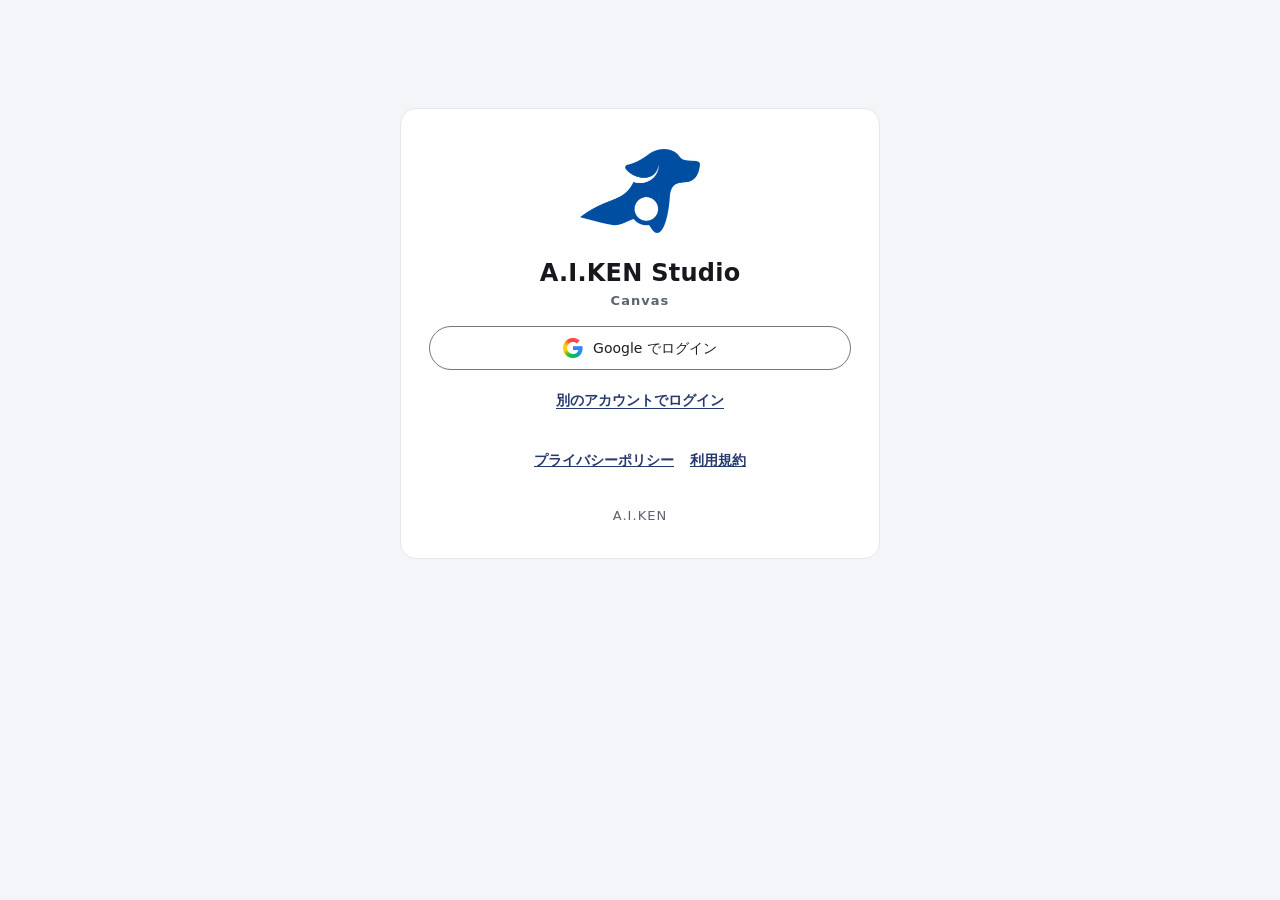
==== commit 7e75fb85: "20261117: auth-page（封じた木 4f190b556ecc から）" ====
--- a/canvas/index.html
+++ b/canvas/index.html
@@ -13,8 +13,8 @@
         if (p && p.theme === 'light') document.documentElement.dataset.theme = 'light';
       } catch (e) {}
     </script>
-    <script type="module" crossorigin src="/canvas/assets/index-CnrFlHmt.js"></script>
-    <link rel="stylesheet" crossorigin href="/canvas/assets/index-BQPWQjnk.css">
+    <script type="module" crossorigin src="/canvas/assets/index-6Vcf62CL.js"></script>
+    <link rel="stylesheet" crossorigin href="/canvas/assets/index-D4jsT5Mb.css">
   </head>
   <body>
     <div id="root"></div>
--- a/canvas/assets/index-D4jsT5Mb.css
+++ b/canvas/assets/index-D4jsT5Mb.css
@@ -0,0 +1 @@
+.react-flow{--xy-edge-stroke-default:#b1b1b7;--xy-edge-stroke-width-default:1;--xy-edge-stroke-selected-default:#555;--xy-connectionline-stroke-default:#b1b1b7;--xy-connectionline-stroke-width-default:1;--xy-attribution-background-color-default:#ffffff80;--xy-minimap-background-color-default:#fff;--xy-minimap-mask-background-color-default:#f0f0f099;--xy-minimap-mask-stroke-color-default:transparent;--xy-minimap-mask-stroke-width-default:1;--xy-minimap-node-background-color-default:#e2e2e2;--xy-minimap-node-stroke-color-default:transparent;--xy-minimap-node-stroke-width-default:2;--xy-background-color-default:transparent;--xy-background-pattern-dots-color-default:#91919a;--xy-background-pattern-lines-color-default:#eee;--xy-background-pattern-cross-color-default:#e2e2e2;background-color:var(--xy-background-color,var(--xy-background-color-default));--xy-node-color-default:inherit;--xy-node-border-default:1px solid #1a192b;--xy-node-background-color-default:#fff;--xy-node-group-background-color-default:#f0f0f040;--xy-node-boxshadow-hover-default:0 1px 4px 1px #00000014;--xy-node-boxshadow-selected-default:0 0 0 .5px #1a192b;--xy-node-border-radius-default:3px;--xy-handle-background-color-default:#1a192b;--xy-handle-border-color-default:#fff;--xy-selection-background-color-default:#0059dc14;--xy-selection-border-default:1px dotted #0059dccc;--xy-controls-button-background-color-default:#fefefe;--xy-controls-button-background-color-hover-default:#f4f4f4;--xy-controls-button-color-default:inherit;--xy-controls-button-color-hover-default:inherit;--xy-controls-button-border-color-default:#eee;--xy-controls-box-shadow-default:0 0 2px 1px #00000014;--xy-edge-label-background-color-default:#fff;--xy-edge-label-color-default:inherit;--xy-resize-background-color-default:#3367d9;direction:ltr}.react-flow.dark{--xy-edge-stroke-default:#3e3e3e;--xy-edge-stroke-width-default:1;--xy-edge-stroke-selected-default:#727272;--xy-connectionline-stroke-default:#b1b1b7;--xy-connectionline-stroke-width-default:1;--xy-attribution-background-color-default:#96969640;--xy-minimap-background-color-default:#141414;--xy-minimap-mask-background-color-default:#3c3c3c99;--xy-minimap-mask-stroke-color-default:transparent;--xy-minimap-mask-stroke-width-default:1;--xy-minimap-node-background-color-default:#2b2b2b;--xy-minimap-node-stroke-color-default:transparent;--xy-minimap-node-stroke-width-default:2;--xy-background-color-default:#141414;--xy-background-pattern-dots-color-default:#555;--xy-background-pattern-lines-color-default:#333;--xy-background-pattern-cross-color-default:#333;--xy-node-color-default:#f8f8f8;--xy-node-border-default:1px solid #3c3c3c;--xy-node-background-color-default:#1e1e1e;--xy-node-group-background-color-default:#f0f0f040;--xy-node-boxshadow-hover-default:0 1px 4px 1px #ffffff14;--xy-node-boxshadow-selected-default:0 0 0 .5px #999;--xy-handle-background-color-default:#bebebe;--xy-handle-border-color-default:#1e1e1e;--xy-selection-background-color-default:#c8c8dc14;--xy-selection-border-default:1px dotted #c8c8dccc;--xy-controls-button-background-color-default:#2b2b2b;--xy-controls-button-background-color-hover-default:#3e3e3e;--xy-controls-button-color-default:#f8f8f8;--xy-controls-button-color-hover-default:#fff;--xy-controls-button-border-color-default:#5b5b5b;--xy-controls-box-shadow-default:0 0 2px 1px #00000014;--xy-edge-label-background-color-default:#141414;--xy-edge-label-color-default:#f8f8f8}.react-flow__background{background-color:var(--xy-background-color-props,var(--xy-background-color,var(--xy-background-color-default)));pointer-events:none;z-index:-1}.react-flow__container{width:100%;height:100%;position:absolute;top:0;left:0}.react-flow__pane{z-index:1;touch-action:none}.react-flow__pane.draggable{cursor:grab}.react-flow__pane.dragging{cursor:grabbing}.react-flow__pane.selection{cursor:pointer}.react-flow__viewport{transform-origin:0 0;z-index:2;pointer-events:none}.react-flow__renderer{z-index:4}.react-flow__selection{z-index:6}.react-flow__nodesselection-rect:focus,.react-flow__nodesselection-rect:focus-visible{outline:none}.react-flow__edge-path{stroke:var(--xy-edge-stroke,var(--xy-edge-stroke-default));stroke-width:var(--xy-edge-stroke-width,var(--xy-edge-stroke-width-default));fill:none}.react-flow__connection-path{stroke:var(--xy-connectionline-stroke,var(--xy-connectionline-stroke-default));stroke-width:var(--xy-connectionline-stroke-width,var(--xy-connectionline-stroke-width-default));fill:none}.react-flow .react-flow__edges{position:absolute}.react-flow .react-flow__edges svg{pointer-events:none;position:absolute;overflow:visible}.react-flow__edge{pointer-events:visibleStroke}.react-flow__edge.selectable{cursor:pointer}.react-flow__edge.animated path{stroke-dasharray:5;animation:.5s linear infinite dashdraw}.react-flow__edge.animated path.react-flow__edge-interaction{stroke-dasharray:none;animation:none}.react-flow__edge.inactive{pointer-events:none}.react-flow__edge.selected,.react-flow__edge:focus,.react-flow__edge:focus-visible{outline:none}.react-flow__edge.selected .react-flow__edge-path,.react-flow__edge.selectable:focus .react-flow__edge-path,.react-flow__edge.selectable:focus-visible .react-flow__edge-path{stroke:var(--xy-edge-stroke-selected,var(--xy-edge-stroke-selected-default))}.react-flow__edge-textwrapper{pointer-events:all}.react-flow__edge .react-flow__edge-text{pointer-events:none;-webkit-user-select:none;user-select:none}.react-flow__arrowhead polyline{stroke:var(--xy-edge-stroke,var(--xy-edge-stroke-default))}.react-flow__arrowhead polyline.arrowclosed{fill:var(--xy-edge-stroke,var(--xy-edge-stroke-default))}.react-flow__connection{pointer-events:none}.react-flow__connection .animated{stroke-dasharray:5;animation:.5s linear infinite dashdraw}svg.react-flow__connectionline{z-index:1001;position:absolute;overflow:visible}.react-flow__nodes{pointer-events:none;transform-origin:0 0}.react-flow__node{-webkit-user-select:none;user-select:none;pointer-events:all;transform-origin:0 0;box-sizing:border-box;cursor:default;position:absolute}.react-flow__node.selectable{cursor:pointer}.react-flow__node.draggable{cursor:grab;pointer-events:all}.react-flow__node.draggable.dragging{cursor:grabbing}.react-flow__nodesselection{z-index:3;transform-origin:0 0;pointer-events:none}.react-flow__nodesselection-rect{pointer-events:all;cursor:grab;position:absolute}.react-flow__handle{pointer-events:none;background-color:var(--xy-handle-background-color,var(--xy-handle-background-color-default));border:1px solid var(--xy-handle-border-color,var(--xy-handle-border-color-default));border-radius:100%;width:6px;min-width:5px;height:6px;min-height:5px;position:absolute}.react-flow__handle.connectingfrom{pointer-events:all}.react-flow__handle.connectionindicator{pointer-events:all;cursor:crosshair}.react-flow__handle-bottom{top:auto;bottom:0;left:50%;transform:translate(-50%,50%)}.react-flow__handle-top{top:0;left:50%;transform:translate(-50%,-50%)}.react-flow__handle-left{top:50%;left:0;transform:translate(-50%,-50%)}.react-flow__handle-right{top:50%;right:0;transform:translate(50%,-50%)}.react-flow__edgeupdater{cursor:move;pointer-events:all}.react-flow__pane.selection .react-flow__panel{pointer-events:none}.react-flow__panel{z-index:5;margin:15px;position:absolute}.react-flow__panel.top{top:0}.react-flow__panel.bottom{bottom:0}.react-flow__panel.top.center,.react-flow__panel.bottom.center{left:50%;transform:translate(-15px)translate(-50%)}.react-flow__panel.left{left:0}.react-flow__panel.right{right:0}.react-flow__panel.left.center,.react-flow__panel.right.center{top:50%;transform:translateY(-15px)translateY(-50%)}.react-flow__attribution{background:var(--xy-attribution-background-color,var(--xy-attribution-background-color-default));margin:0;padding:2px 3px;font-size:10px}.react-flow__attribution a{color:#999;text-decoration:none}@keyframes dashdraw{0%{stroke-dashoffset:10px}}.react-flow__edgelabel-renderer{pointer-events:none;-webkit-user-select:none;user-select:none;width:100%;height:100%;position:absolute;top:0;left:0}.react-flow__viewport-portal{-webkit-user-select:none;user-select:none;width:100%;height:100%;position:absolute;top:0;left:0}.react-flow__minimap{background:var(--xy-minimap-background-color-props,var(--xy-minimap-background-color,var(--xy-minimap-background-color-default)))}.react-flow__minimap-svg{display:block}.react-flow__minimap-mask{fill:var(--xy-minimap-mask-background-color-props,var(--xy-minimap-mask-background-color,var(--xy-minimap-mask-background-color-default)));stroke:var(--xy-minimap-mask-stroke-color-props,var(--xy-minimap-mask-stroke-color,var(--xy-minimap-mask-stroke-color-default)));stroke-width:var(--xy-minimap-mask-stroke-width-props,var(--xy-minimap-mask-stroke-width,var(--xy-minimap-mask-stroke-width-default)))}.react-flow__minimap-node{fill:var(--xy-minimap-node-background-color-props,var(--xy-minimap-node-background-color,var(--xy-minimap-node-background-color-default)));stroke:var(--xy-minimap-node-stroke-color-props,var(--xy-minimap-node-stroke-color,var(--xy-minimap-node-stroke-color-default)));stroke-width:var(--xy-minimap-node-stroke-width-props,var(--xy-minimap-node-stroke-width,var(--xy-minimap-node-stroke-width-default)))}.react-flow__background-pattern.dots{fill:var(--xy-background-pattern-color-props,var(--xy-background-pattern-color,var(--xy-background-pattern-dots-color-default)))}.react-flow__background-pattern.lines{stroke:var(--xy-background-pattern-color-props,var(--xy-background-pattern-color,var(--xy-background-pattern-lines-color-default)))}.react-flow__background-pattern.cross{stroke:var(--xy-background-pattern-color-props,var(--xy-background-pattern-color,var(--xy-background-pattern-cross-color-default)))}.react-flow__controls{box-shadow:var(--xy-controls-box-shadow,var(--xy-controls-box-shadow-default));flex-direction:column;display:flex}.react-flow__controls.horizontal{flex-direction:row}.react-flow__controls-button{background:var(--xy-controls-button-background-color,var(--xy-controls-button-background-color-default));border:none;border-bottom:1px solid var(--xy-controls-button-border-color-props,var(--xy-controls-button-border-color,var(--xy-controls-button-border-color-default)));width:26px;height:26px;color:var(--xy-controls-button-color-props,var(--xy-controls-button-color,var(--xy-controls-button-color-default)));cursor:pointer;-webkit-user-select:none;user-select:none;justify-content:center;align-items:center;padding:4px;display:flex}.react-flow__controls-button svg{fill:currentColor;width:100%;max-width:12px;max-height:12px}.react-flow__edge.updating .react-flow__edge-path{stroke:#777}.react-flow__edge-text{font-size:10px}.react-flow__node.selectable:focus,.react-flow__node.selectable:focus-visible{outline:none}.react-flow__node-input,.react-flow__node-default,.react-flow__node-output,.react-flow__node-group{border-radius:var(--xy-node-border-radius,var(--xy-node-border-radius-default));width:150px;color:var(--xy-node-color,var(--xy-node-color-default));text-align:center;border:var(--xy-node-border,var(--xy-node-border-default));background-color:var(--xy-node-background-color,var(--xy-node-background-color-default));padding:10px;font-size:12px}.react-flow__node-input.selectable:hover,.react-flow__node-default.selectable:hover,.react-flow__node-output.selectable:hover,.react-flow__node-group.selectable:hover{box-shadow:var(--xy-node-boxshadow-hover,var(--xy-node-boxshadow-hover-default))}.react-flow__node-input.selectable.selected,.react-flow__node-input.selectable:focus,.react-flow__node-input.selectable:focus-visible,.react-flow__node-default.selectable.selected,.react-flow__node-default.selectable:focus,.react-flow__node-default.selectable:focus-visible,.react-flow__node-output.selectable.selected,.react-flow__node-output.selectable:focus,.react-flow__node-output.selectable:focus-visible,.react-flow__node-group.selectable.selected,.react-flow__node-group.selectable:focus,.react-flow__node-group.selectable:focus-visible{box-shadow:var(--xy-node-boxshadow-selected,var(--xy-node-boxshadow-selected-default))}.react-flow__node-group{background-color:var(--xy-node-group-background-color,var(--xy-node-group-background-color-default))}.react-flow__nodesselection-rect,.react-flow__selection{background:var(--xy-selection-background-color,var(--xy-selection-background-color-default));border:var(--xy-selection-border,var(--xy-selection-border-default))}.react-flow__nodesselection-rect:focus,.react-flow__nodesselection-rect:focus-visible,.react-flow__selection:focus,.react-flow__selection:focus-visible{outline:none}.react-flow__controls-button:hover{background:var(--xy-controls-button-background-color-hover-props,var(--xy-controls-button-background-color-hover,var(--xy-controls-button-background-color-hover-default)));color:var(--xy-controls-button-color-hover-props,var(--xy-controls-button-color-hover,var(--xy-controls-button-color-hover-default)))}.react-flow__controls-button:disabled{pointer-events:none}.react-flow__controls-button:disabled svg{fill-opacity:.4}.react-flow__controls-button:last-child{border-bottom:none}.react-flow__controls.horizontal .react-flow__controls-button{border-bottom:none;border-right:1px solid var(--xy-controls-button-border-color-props,var(--xy-controls-button-border-color,var(--xy-controls-button-border-color-default)))}.react-flow__controls.horizontal .react-flow__controls-button:last-child{border-right:none}.react-flow__resize-control{position:absolute}.react-flow__resize-control.left,.react-flow__resize-control.right{cursor:ew-resize}.react-flow__resize-control.top,.react-flow__resize-control.bottom{cursor:ns-resize}.react-flow__resize-control.top.left,.react-flow__resize-control.bottom.right{cursor:nwse-resize}.react-flow__resize-control.bottom.left,.react-flow__resize-control.top.right{cursor:nesw-resize}.react-flow__resize-control.handle{background-color:var(--xy-resize-background-color,var(--xy-resize-background-color-default));border:1px solid #fff;border-radius:1px;width:5px;height:5px;translate:-50% -50%}.react-flow__resize-control.handle.left{top:50%;left:0}.react-flow__resize-control.handle.right{top:50%;left:100%}.react-flow__resize-control.handle.top{top:0;left:50%}.react-flow__resize-control.handle.bottom{top:100%;left:50%}.react-flow__resize-control.handle.top.left,.react-flow__resize-control.handle.bottom.left{left:0}.react-flow__resize-control.handle.top.right,.react-flow__resize-control.handle.bottom.right{left:100%}.react-flow__resize-control.line{border-color:var(--xy-resize-background-color,var(--xy-resize-background-color-default));border-style:solid;border-width:0}.react-flow__resize-control.line.left,.react-flow__resize-control.line.right{width:1px;height:100%;top:0;transform:translate(-50%)}.react-flow__resize-control.line.left{border-left-width:1px;left:0}.react-flow__resize-control.line.right{border-right-width:1px;left:100%}.react-flow__resize-control.line.top,.react-flow__resize-control.line.bottom{width:100%;height:1px;left:0;transform:translateY(-50%)}.react-flow__resize-control.line.top{border-top-width:1px;top:0}.react-flow__resize-control.line.bottom{border-bottom-width:1px;top:100%}.react-flow__edge-textbg{fill:var(--xy-edge-label-background-color,var(--xy-edge-label-background-color-default))}.react-flow__edge-text{fill:var(--xy-edge-label-color,var(--xy-edge-label-color-default))}:root{--s1:4px;--s2:8px;--s3:12px;--s4:16px;--s5:24px;--r-s:6px;--r-m:8px;--r-l:12px;--r-pill:999px;--font:system-ui, -apple-system, "Segoe UI", "Hiragino Sans", "Yu Gothic UI", "Meiryo", sans-serif;--mono:ui-monospace, "SFMono-Regular", Consolas, "Liberation Mono", monospace;--fs-xs:11px;--fs-s:12px;--fs-m:13px;--fs-l:14px;--fs-xl:16px;--ctl-h:32px;--ctl-h-l:36px;--bg:#f3f4f6;--canvas:#eceef2;--canvas-dot:#c9ced7;--surface:#fff;--surface-2:#f7f8fa;--surface-3:#eef0f4;--border:#e2e5ea;--border-strong:#cbd0d8;--text:#1b2130;--text-2:#586173;--text-3:#626c7e;--accent:#14b8a6;--accent-hover:#0d9488;--accent-weak:#ccfbf1;--on-accent:#042f2e;--accent-text:#0f766e;--ok:#4d7c0f;--ok-weak:#f0f7e1;--warn:#b45309;--warn-weak:#fdf2e0;--bad:#c62828;--bad-weak:#fdeceb;--info:#2563eb;--info-weak:#e8f0fe;--ai:#7c3aed;--ai-weak:#f1eafe;--pin-text:#8a93a3;--pin-image:#2563eb;--pin-video:#db2777;--pin-audio:#ea7a12;--pin-timeline:#8b5cf6;--shadow-s:0 1px 2px #1018280f;--shadow-m:0 1px 2px #1018280d, 0 4px 14px #10182812;--shadow-l:0 16px 40px #1018282e;--ring:0 0 0 2px var(--surface), 0 0 0 4px var(--accent);--node-border:var(--border);--telop-bg:var(--surface-2);--telop-text:var(--text);--telop-shadow:none;--telop-news-bg:#dbe7ff;--telop-news-text:#1e3a8a;--telop-variety-text:#9a3412;--telop-variety-stroke:transparent;--audio-bg:#fff1e3;--audio-bar:#c2410c;--audio-label:var(--text);--on-media:#fff;--media-scrim:#0009;--media-chip-bg:#0a0c109e;--media-screen:#000;--adopt-badge-bg:#157a3c;--adopt-badge-text:#fff;--rewrite-dot:#b45309;--switch-knob:#fff;--tip-bg:#1f2430;--tip-text:#f4f6fa;--lightningcss-light:initial;--lightningcss-dark: ;color-scheme:light}[data-theme=dark]{--bg:#0e1014;--canvas:#13151a;--canvas-dot:#2b2f38;--surface:#1b1e24;--surface-2:#21252c;--surface-3:#2a2e36;--border:#2d323c;--border-strong:#3c4250;--text:#e8eaef;--text-2:#a5acb9;--text-3:#9ba3b1;--accent:#2dd4bf;--accent-hover:#5eead4;--accent-weak:#0b2f2b;--on-accent:#032320;--accent-text:#5eead4;--ok:#a3e635;--ok-weak:#22300d;--warn:#f5b544;--warn-weak:#3a2c12;--bad:#f87171;--bad-weak:#3a1a1a;--info:#60a5fa;--info-weak:#172a46;--ai:#a78bfa;--ai-weak:#2b2146;--telop-bg:#1d2129;--telop-text:#fff;--telop-shadow:0 1px 2px #000c;--telop-news-bg:#1f4ea8;--telop-news-text:#fff;--telop-variety-text:#ffe14d;--telop-variety-stroke:#6a2a00;--audio-bg:#2a2016;--audio-bar:#ff9f43;--audio-label:#fff;--rewrite-dot:#f5b800;--tip-bg:#eef1f6;--tip-text:#161a22;--pin-text:#b2b9c6;--pin-image:#60a5fa;--pin-video:#f472b6;--pin-audio:#fb923c;--pin-timeline:#a78bfa;--shadow-s:0 1px 2px #0006;--shadow-m:0 1px 2px #0006, 0 6px 18px #00000059;--shadow-l:0 18px 44px #0000008c;--node-border:var(--border-strong);--lightningcss-light: ;--lightningcss-dark:initial;color-scheme:dark}*{box-sizing:border-box}html,body,#root{background:var(--bg);height:100%;color:var(--text);font-family:var(--font);font-size:var(--fs-m);-webkit-font-smoothing:antialiased;margin:0;line-height:1.5}button,input,select,textarea{font:inherit;color:inherit}q{quotes:"「" "」"}.num{font-family:var(--mono);font-variant-numeric:tabular-nums}.muted{color:var(--text-2)}.faint{color:var(--text-3)}.small{font-size:var(--fs-s)}.grow{flex:1}.right{text-align:right}.vsep{background:var(--border);width:1px;margin:var(--s1) var(--s1);align-self:stretch}.btn{min-height:var(--ctl-h);padding:0 var(--s3);border-radius:var(--r-m);border:1px solid var(--border);background:var(--surface);color:var(--text);font-size:var(--fs-m);cursor:pointer;white-space:nowrap;box-shadow:var(--shadow-s);align-items:center;gap:6px;font-weight:500;transition:background .12s,border-color .12s;display:inline-flex}.btn svg{flex:none}.btn:hover:not(:disabled){background:var(--surface-2);border-color:var(--border-strong)}.btn:disabled{opacity:.45;cursor:default}.btn:focus-visible,.icon-btn:focus-visible,.seg button:focus-visible,.menu-item:focus-visible,.chip-btn:focus-visible{box-shadow:var(--ring);outline:none}.btn-primary{background:var(--accent);border-color:var(--accent-text);color:var(--on-accent)}.btn-warn{background:var(--warn-weak);border-color:color-mix(in srgb, var(--warn) 40%, transparent);color:var(--warn)}.btn-danger{background:var(--bad-weak);border-color:color-mix(in srgb, var(--bad) 40%, transparent);color:var(--bad)}.btn-ghost{box-shadow:none;background:0 0;border-color:#0000}.btn-ghost:hover:not(:disabled){background:var(--surface-3);border-color:#0000}.btn-sm{font-size:var(--fs-s);padding:0 10px}.btn-block{justify-content:center;width:100%}.btn-l{min-height:var(--ctl-h-l)}.btn .cost{font-family:var(--mono);font-variant-numeric:tabular-nums;opacity:.85}.icon-btn{width:var(--ctl-h);height:var(--ctl-h);border-radius:var(--r-m);color:var(--text-2);cursor:pointer;background:0 0;border:1px solid #0000;flex:none;justify-content:center;align-items:center;display:inline-flex}.icon-btn:hover:not(:disabled){background:var(--surface-3);color:var(--text)}.icon-btn[aria-pressed=true]{background:var(--accent-weak);color:var(--accent-text)}.icon-btn:disabled{opacity:.4;cursor:default}.icon-btn.boxed{border-color:var(--border);background:var(--surface);box-shadow:var(--shadow-s)}.btn-row{gap:var(--s2);flex-wrap:wrap;align-items:center;display:flex}.btn-col{gap:var(--s2);flex-direction:column;display:flex}.seg{border-radius:var(--r-m);background:var(--surface-3);flex-wrap:wrap;gap:2px;padding:2px;display:inline-flex}.seg button{border-radius:var(--r-s);min-width:32px;min-height:28px;color:var(--text-2);font-size:var(--fs-s);cursor:pointer;background:0 0;border:none;justify-content:center;align-items:center;gap:6px;padding:0 10px;font-weight:500;display:inline-flex}.seg button.on{background:var(--surface);color:var(--text);box-shadow:var(--shadow-s)}.seg button:disabled{opacity:.45;cursor:default}select,input[type=text],input[type=number],textarea{min-height:var(--ctl-h);background:var(--surface);border:1px solid var(--border);border-radius:var(--r-m);color:var(--text);padding:0 10px}textarea{padding:8px 10px}select:focus,input:focus,textarea:focus{border-color:var(--accent-text);box-shadow:0 0 0 3px var(--accent-weak);outline:none}input[type=text]{width:100%}.num-input{font-family:var(--mono);width:72px}input[type=range]{accent-color:var(--accent-text);min-height:var(--ctl-h)}.check{align-items:center;gap:var(--s2);min-height:var(--ctl-h);cursor:pointer;font-size:var(--fs-m);display:inline-flex}.check input{width:16px;height:16px;accent-color:var(--accent-text)}.switch{align-items:center;gap:var(--s2);min-height:var(--ctl-h);cursor:pointer;display:inline-flex}.switch input{appearance:none;border-radius:var(--r-pill);background:var(--border-strong);cursor:pointer;flex:none;width:34px;height:20px;margin:0;transition:background .12s;position:relative}.switch input:after{content:"";background:var(--switch-knob);width:16px;height:16px;box-shadow:var(--shadow-s);border-radius:50%;transition:transform .12s;position:absolute;top:2px;left:2px}.switch input:checked{background:var(--accent)}.switch input:checked:after{transform:translate(14px)}.switch input:focus-visible{box-shadow:var(--ring)}kbd{font-family:var(--mono);border:1px solid var(--border-strong);font-size:var(--fs-xs);background:var(--surface-2);border-bottom-width:2px;border-radius:4px;padding:0 5px}.badge{border-radius:var(--r-pill);height:20px;font-size:var(--fs-xs);white-space:nowrap;flex:none;align-items:center;gap:4px;padding:0 7px;font-weight:600;display:inline-flex}.tone-muted{background:var(--surface-3);color:var(--text-2)}.tone-info{background:var(--info-weak);color:var(--info)}.tone-ok{background:var(--ok-weak);color:var(--ok)}.tone-warn{background:var(--warn-weak);color:var(--warn)}.tone-bad{background:var(--bad-weak);color:var(--bad)}.tone-ai{background:var(--ai-weak);color:var(--ai)}.chip{font-size:var(--fs-xs);color:var(--text-2);background:var(--surface-3);border-radius:var(--r-pill);white-space:nowrap;align-items:center;gap:4px;padding:1px 8px;display:inline-flex}.chip-btn{min-height:28px;font-size:var(--fs-s);border-radius:var(--r-pill);border:1px solid var(--border);background:var(--surface);color:var(--text-2);cursor:pointer;align-items:center;gap:4px;padding:0 10px;display:inline-flex}.chip-btn[aria-pressed=true]{background:var(--accent-weak);color:var(--accent-text);border-color:#0000}.app{background:var(--bg);flex-direction:column;height:100dvh;display:flex}.app-forced{box-shadow:0 0 0 1px var(--border-strong);margin:0 auto}.topbar{gap:var(--s1);padding:var(--s2) var(--s3);background:var(--surface);border-bottom:1px solid var(--border);flex-direction:column;display:flex}.topbar-row{align-items:center;gap:var(--s2);min-width:0;display:flex}.topbar:not(.topbar-2){flex-direction:row;align-items:center}.topbar:not(.topbar-2)>.topbar-row:first-child{flex:1}.brand{align-items:center;gap:var(--s2);font-weight:700;font-size:var(--fs-l);white-space:nowrap;display:inline-flex}.brand-mark{border-radius:var(--r-m);background:var(--accent);width:28px;height:28px;color:var(--on-accent);justify-content:center;align-items:center;display:inline-flex}.title-input{font-weight:600;background:0 0!important;border-color:#0000!important;width:200px!important}.title-input:hover{border-color:var(--border)!important}.counts{gap:var(--s1);flex-wrap:wrap;min-width:0;display:inline-flex}.proto-badge{border-radius:var(--r-pill);border:1px dashed color-mix(in srgb, var(--warn) 60%, transparent);height:22px;color:var(--warn);font-size:var(--fs-xs);cursor:pointer;white-space:nowrap;background:0 0;align-items:center;padding:0 8px;font-weight:600;display:inline-flex}.main{flex:1;min-height:0;display:flex;position:relative;overflow:hidden}.canvas-col{flex-direction:column;flex:1;min-width:0;display:flex;position:relative}.canvas-area{flex:1;min-height:0;position:relative;overflow:hidden}.flow-col{flex-direction:column;display:flex;position:absolute;inset:0}.flow-wrap{flex:1;min-height:0;position:relative}.canvas-toolbar{padding:var(--s1) var(--s2);flex-wrap:wrap;flex:none;align-items:center;gap:2px;display:flex}.zoom{text-align:center;min-width:48px;font-size:var(--fs-s);color:var(--text-2)}.statusbar{align-items:center;gap:var(--s2);padding:0 var(--s3);min-height:40px;font-size:var(--fs-s);color:var(--text-2);display:flex}.status-text{text-overflow:ellipsis;white-space:nowrap;min-width:0;overflow:hidden}.status-error .status-text{color:var(--bad)}.react-flow{background:var(--canvas)}.react-flow__node-canvas{border-radius:var(--r-l)}.rf-animate .react-flow__node,.rf-animate .frame-backdrop{transition:transform .38s cubic-bezier(.2,.8,.2,1)}.react-flow__node-frame{pointer-events:none!important}.react-flow__minimap{border:1px solid var(--border);border-radius:var(--r-m);box-shadow:var(--shadow-m)}.react-flow__selection{background:color-mix(in srgb, var(--accent) 8%, transparent);border:1px dashed var(--accent)}.react-flow__attribution{background:0 0;font-size:10px}.react-flow__attribution a{color:var(--text-3)}.frame{border-radius:var(--r-l);background:color-mix(in srgb, var(--surface) 45%, transparent);border:1px solid var(--border)}.frame.is-selected{border-color:var(--accent-text)}.frame-drop .frame,.frame-backdrop.is-drop{border:2px dashed var(--accent);background:var(--accent-weak)}.frame-title{pointer-events:all;align-items:center;gap:var(--s2);height:40px;padding:0 var(--s3);cursor:grab;color:var(--text-2);display:flex}.frame-name{font-weight:700;font-size:var(--fs-l);color:var(--text)}.frame.frame-backdrop{z-index:-1;pointer-events:none;position:absolute;top:0;left:0}.frame.frame-foreground{pointer-events:none;background:0 0;border:none}.frame-foreground .frame-title{background:var(--surface);border:1px solid var(--border);border-radius:var(--r-m);width:fit-content;max-width:min(240px,100%);box-shadow:var(--shadow-s);flex:0 auto}.frame-heading{align-items:center;gap:var(--s2);pointer-events:none;max-width:100%;height:40px;display:flex}.frame-heading .frame-counts{white-space:nowrap;text-overflow:ellipsis;pointer-events:none;min-width:0;overflow:hidden}.frame-foreground .frame-name{text-overflow:ellipsis;white-space:nowrap;min-width:0;overflow:hidden}@media (prefers-reduced-motion:reduce){.rf-animate .react-flow__node,.rf-animate .frame-backdrop{transition:none}}.frame-counts{gap:var(--s1);font-size:var(--fs-s);color:var(--text-2);display:inline-flex}.cnode{--node-pad:10px;background:var(--surface);border:1px solid var(--node-border);border-radius:var(--r-l);width:272px;box-shadow:var(--shadow-m);font-size:var(--fs-m)}.cnode-input-text,.cnode-note{width:240px}.cnode.is-selected{border-color:var(--accent-text);box-shadow:0 0 0 3px var(--accent-weak), var(--shadow-m)}.cnode.is-ai{border-color:color-mix(in srgb, var(--ai) 55%, transparent)}.node-state-stale,.node-state-same{border-color:color-mix(in srgb, var(--warn) 55%, transparent)}.node-state-running{border-color:color-mix(in srgb, var(--info) 55%, transparent)}.node-state-failed,.node-state-stopped{border-color:color-mix(in srgb, var(--bad) 55%, transparent)}.node-state-none,.node-state-unadopted{border-style:dashed}.node-head{align-items:center;gap:var(--s2);height:40px;padding:0 30px 0 var(--node-pad);cursor:grab;display:flex;position:relative}.kind-icon{border-radius:var(--r-s);width:24px;height:24px;color:var(--kind-color,var(--text-2));background:color-mix(in srgb, var(--kind-color,var(--text-2)) 14%, transparent);flex:none;justify-content:center;align-items:center;display:inline-flex}.node-title{font-weight:600;font-size:var(--fs-m);text-overflow:ellipsis;white-space:nowrap;flex:1;min-width:0;overflow:hidden}.node-body{padding:0 var(--node-pad) var(--node-pad);gap:var(--s2);flex-direction:column;display:flex}.node-foot{align-items:center;gap:var(--s1);padding:var(--s2) var(--node-pad);border-top:1px solid var(--border);background:var(--surface-2);border-radius:0 0 var(--r-l) var(--r-l);display:flex}.node-foot .btn{min-height:32px;font-size:var(--fs-s)}.node-meta{font-size:var(--fs-xs);color:var(--text-2);flex-wrap:wrap;align-items:center;gap:6px;display:flex}.preview-box{border-radius:var(--r-m);background:var(--surface-3);aspect-ratio:var(--aspect,16 / 9);color:var(--text-3);justify-content:center;align-items:center;display:flex;position:relative;overflow:hidden}.preview-box.portrait{height:220px;margin:0 auto}.preview-box img,.preview-box canvas{object-fit:cover;width:100%;height:100%;display:block}.preview-play{background:var(--media-scrim);width:32px;height:32px;color:var(--on-media);cursor:pointer;border:none;border-radius:50%;justify-content:center;align-items:center;display:inline-flex;position:absolute;bottom:8px;left:8px}.take-strip{gap:var(--s1);align-items:center;margin:0;padding:0;list-style:none;display:flex}.take-tile button{border-radius:var(--r-s);cursor:pointer;background:0 0;border:2px solid #0000;width:40px;height:32px;padding:0;display:block;overflow:hidden}.take-tile img{object-fit:cover;width:100%;height:100%;display:block}.take-tile.take-adopted button{border-color:var(--ok)}.take-more{font-size:var(--fs-xs);color:var(--text-3)}.fail-note{font-size:var(--fs-xs);color:var(--bad);background:var(--bad-weak);border-radius:var(--r-s);white-space:nowrap;text-overflow:ellipsis;padding:3px 8px;overflow:hidden}.prep-label{white-space:nowrap;align-items:center;gap:6px;display:inline-flex}.prep-spin{animation:.9s linear infinite prep-spin}@keyframes prep-spin{to{transform:rotate(360deg)}}@media (prefers-reduced-motion:reduce){.prep-spin{animation:none}}.btn.is-preparing:disabled{opacity:.85;cursor:progress}.cond-marks{flex-wrap:wrap;align-items:center;gap:4px;display:inline-flex}.cond-mark{font-size:var(--fs-xs);background:var(--surface-2,#7f7f7f1f);color:var(--text-2);white-space:nowrap;border-radius:999px;padding:1px 6px;line-height:1.3}.cond-mark.cond-stale{color:var(--warn)}.cond-mark.cond-asset_deleted,.cond-mark.cond-last_failed{color:var(--bad)}.cond-marks.is-compact .cond-mark{text-overflow:ellipsis;max-width:140px;overflow:hidden}.fail-note .fail-credit{display:block}.warn-note{font-size:var(--fs-xs);color:var(--warn);background:var(--warn-weak);border-radius:var(--r-s);white-space:nowrap;text-overflow:ellipsis;padding:3px 8px;overflow:hidden}.band{font-size:var(--fs-xs);border-radius:var(--r-s);background:var(--surface-3);color:var(--text-2);padding:3px 8px}.body-field{border-left:3px solid var(--border-strong);background:var(--surface-2);border-radius:0 var(--r-m) var(--r-m) 0;position:relative}.cnode.is-ai .body-field{border-left-color:var(--ai)}.rewrite-tag{background:var(--rewrite-dot);border-radius:50%;width:8px;height:8px;position:absolute;top:6px;right:6px}.body-textarea{resize:vertical;width:100%;min-height:64px;line-height:1.55;border-radius:0 var(--r-m) var(--r-m) 0!important;box-shadow:none!important;background:0 0!important;border:none!important;padding:8px 10px!important}.body-textarea:focus{box-shadow:inset 0 0 0 2px var(--accent)!important}textarea.auto-textarea{resize:none;flex:none;max-height:280px;overflow-y:auto}.cnode textarea.auto-textarea{max-height:240px}.pin-row{min-height:24px;margin:0 calc(-1 * var(--node-pad));padding:0 var(--node-pad);font-size:var(--fs-s);color:var(--text-2);align-items:center;gap:6px;display:flex;position:relative}.pins-in{flex-direction:column;display:flex}.react-flow__handle.pin{background:0 0;border:none;border-radius:0;width:32px;min-width:0;height:28px;min-height:0;top:50%;transform:translateY(-50%)}.react-flow__handle.pin.react-flow__handle-left{left:-1px}.react-flow__handle.pin.react-flow__handle-right{left:auto;right:-1px}.react-flow__handle.pin:after{content:"";background:var(--pin-color);width:10px;height:10px;box-shadow:0 0 0 2px var(--surface);pointer-events:none;border-radius:50%;margin-top:-5px;transition:transform .12s,box-shadow .12s;position:absolute;top:50%}.react-flow__handle.pin.react-flow__handle-left:after{left:-5px}.react-flow__handle.pin.react-flow__handle-right:after{right:-5px}.react-flow__handle.pin.pin-image:after{border-radius:2px}.react-flow__handle.pin.pin-audio:after{border-radius:2px;transform:rotate(45deg)}.react-flow__handle.pin.pin-missing:after{background:var(--surface);box-shadow:0 0 0 2px var(--bad)}.react-flow__handle.pin:hover:after,.react-flow__handle.pin.pin-ok:after{box-shadow:0 0 0 2px var(--surface), 0 0 0 4px color-mix(in srgb, var(--pin-color) 40%, transparent);transform:scale(1.35)}.react-flow__handle.pin.pin-audio:hover:after,.react-flow__handle.pin.pin-audio.pin-ok:after{transform:rotate(45deg)scale(1.35)}.react-flow__handle.pin.pin-ng:after{opacity:.2}.pin-label{white-space:nowrap;font-weight:500}.edge-label{pointer-events:all;z-index:10;position:absolute}.panel{background:var(--surface);border-left:1px solid var(--border);flex-direction:column;flex:none;width:340px;min-height:0;display:flex}.panel-head{align-items:center;gap:var(--s2);padding:var(--s2) var(--s3);border-bottom:1px solid var(--border);min-height:52px;display:flex}.panel-head .title-field{flex:1;min-width:0;font-weight:600}.panel-head h2{font-size:var(--fs-l);flex:1;margin:0}.panel-scroll{padding:var(--s2) var(--s4) var(--s5);flex:1;overflow:auto}.drawer{z-index:40;width:min(380px,100%);box-shadow:var(--shadow-l);display:flex;position:absolute;top:0;bottom:0;right:0}.drawer .panel{width:100%}.prop{align-items:center;gap:var(--s1) var(--s2);grid-template-columns:80px 1fr;min-height:40px;padding:2px 0;display:grid}.prop-label{font-size:var(--fs-s);color:var(--text-2)}.prop-body{align-items:center;gap:var(--s2);flex-wrap:wrap;min-width:0;display:flex}.prop-body select{width:100%}.slider-field{align-items:center;gap:var(--s2);width:100%;display:flex}.slider-field input[type=range]{flex:1;min-width:0}.slider-field .num-input{width:64px}.slider-field .unit{font-size:var(--fs-s);color:var(--text-2)}.range-hint{font-size:var(--fs-s);color:var(--text-2);grid-column:2;margin-top:-6px}.fit-note{font-size:var(--fs-xs);color:var(--warn);background:var(--warn-weak);border-radius:var(--r-s);margin:var(--s1) 0;padding:4px 8px}.psection{border-top:1px solid var(--border);padding-top:var(--s2);margin-top:var(--s3)}.psection-title{font-size:var(--fs-s);color:var(--text-2);margin:var(--s1) 0 var(--s2);font-weight:700}details.psection>summary{cursor:pointer;font-size:var(--fs-s);color:var(--text-2);align-items:center;gap:6px;min-height:32px;font-weight:700;list-style:none;display:flex}details.psection>summary::-webkit-details-marker{display:none}.cost-line{align-items:baseline;gap:var(--s2);margin:var(--s3) 0 var(--s2);color:var(--text-2);font-size:var(--fs-s);display:flex}.cost-line b{font-size:20px;font-family:var(--mono);color:var(--text)}.ethics{font-size:var(--fs-xs);color:var(--text-3);margin-top:var(--s1)}.take-grid{gap:var(--s2);grid-template-columns:repeat(2,minmax(0,1fr));margin:0;padding:0;list-style:none;display:grid}.take-cell{border:1px solid var(--border);border-radius:var(--r-m);background:var(--surface-2);overflow:hidden}.take-cell img,.take-cell .audio-wave{aspect-ratio:16/9;object-fit:cover;width:100%;display:block}.take-cell-foot{font-size:var(--fs-s);color:var(--text-2);align-items:center;gap:2px;padding:2px 4px 2px 8px;display:flex}.take-spec{font-size:var(--fs-s);color:var(--text-2);padding:0 8px 4px}.history{gap:var(--s2);flex-direction:column;margin:0;padding:0;list-style:none;display:flex}.history-row{border:1px solid var(--border);border-radius:var(--r-m);padding:var(--s2)}.history-draft{background:var(--accent-weak)}.history-meta{font-size:var(--fs-s);color:var(--text-2);align-items:center;gap:var(--s2);display:flex}.body-quote{font-size:var(--fs-s);margin:4px 0}.badge-now{font-size:var(--fs-xs);color:var(--ok);font-weight:600}.clip-card{border:1px solid var(--border);border-radius:var(--r-m);padding:var(--s2);margin:var(--s2) 0;gap:var(--s1);flex-direction:column;display:flex}.clip-head{gap:var(--s1);font-size:var(--fs-s);align-items:center;display:flex}.row-fields{gap:var(--s2);font-size:var(--fs-s);flex-wrap:wrap;align-items:center;display:flex}.row-fields label{align-items:center;gap:4px;display:inline-flex}.grid9{grid-template-columns:repeat(3,40px);gap:4px;display:grid}.grid9 button{border:1px solid var(--border);background:var(--surface);border-radius:var(--r-s);height:32px;font-size:var(--fs-xs);cursor:pointer;color:var(--text-2)}.grid9 button.on{background:var(--accent);border-color:var(--accent-text);color:var(--on-accent)}.telop-table{border-collapse:collapse;width:100%;font-size:var(--fs-s)}.telop-table td,.telop-table th{text-align:left;padding:2px}.keys{font-size:var(--fs-s);color:var(--text-2);gap:4px;margin:0;padding:0;list-style:none;display:grid}.plain-list{margin:0;padding:0;list-style:none}.plain-list li{padding:2px 0}.link-btn{min-height:32px;color:var(--text);cursor:pointer;text-align:left;background:0 0;border:none;padding:4px 0}.link-btn:hover{color:var(--accent-text)}.list-view{padding:var(--s3) var(--s4) var(--s5);position:absolute;inset:0;overflow:auto}.list-group{background:var(--surface);border:1px solid var(--border);border-radius:var(--r-l);margin-bottom:var(--s3);overflow:hidden}.list-group h3{padding:var(--s2) var(--s3);font-size:var(--fs-l);gap:var(--s2);border-bottom:1px solid var(--border);align-items:center;margin:0;display:flex}.list-table{border-collapse:collapse;width:100%;font-size:var(--fs-s)}.list-table td{border-bottom:1px solid var(--border);padding:2px var(--s2);vertical-align:middle}.list-table tr:last-child td{border-bottom:none}.list-actions{justify-content:flex-end;align-items:center;gap:2px;display:flex}.list-name{align-items:center;gap:var(--s2);display:inline-flex}.row-selected{background:var(--accent-weak)}.overlay{z-index:30;background:var(--bg);flex-direction:column;display:flex;position:absolute;inset:0;overflow:auto}.overlay-head,.overlay-foot{align-items:center;gap:var(--s2);padding:var(--s2) var(--s4);background:var(--surface);border-bottom:1px solid var(--border);z-index:2;flex-wrap:wrap;display:flex;position:sticky;top:0}.overlay-foot{border-top:1px solid var(--border);font-size:var(--fs-s);color:var(--text-2);border-bottom:none;margin-top:auto;top:auto;bottom:0}.overlay-head h2{font-size:var(--fs-l);margin:0}.compare-grid{padding:var(--s4);gap:var(--s3);margin:0;list-style:none;display:grid}.take-card{border:1px solid var(--border);border-radius:var(--r-l);padding:var(--s2);background:var(--surface);gap:var(--s2);min-width:0;box-shadow:var(--shadow-s);flex-direction:column;display:flex}.take-card-head{gap:var(--s2);font-size:var(--fs-s);align-items:center;display:flex}.take-media canvas,.take-media img,.take-media video,.take-media svg{border-radius:var(--r-m);width:100%;max-width:100%;height:auto;display:block}.take-media .media-placeholder{max-width:100%}.video-player{position:relative}.take-media .video-player{width:100%}.take-props{font-size:var(--fs-s);margin:0}.take-props>div{gap:var(--s2);border-radius:4px;padding:1px 6px;display:flex}.take-props dt{color:var(--text-2);flex:none;width:6em}.take-props dd{margin:0}.take-props .differs{background:var(--warn-weak);color:var(--warn)}.take-meta{font-size:var(--fs-s);color:var(--text-2)}.finish-main{gap:var(--s4);padding:var(--s4);flex-wrap:wrap;align-items:flex-start;display:flex}.preview-wrap{border-radius:var(--r-l);box-shadow:var(--shadow-m);flex:none;position:relative;overflow:hidden}.preview-canvas{background:var(--media-screen);width:100%;height:auto;display:block}.telop-handle{cursor:move;touch-action:none;background:0 0;border:1.5px dashed #fff9;border-radius:4px;min-height:32px;position:absolute}.telop-handle:hover,.telop-handle:focus-visible{border-color:#fff}.finish-side{gap:var(--s3);flex-direction:column;flex:1;min-width:240px;display:flex}.transport{gap:var(--s2);align-items:center;display:flex}.time-big{font-size:20px;font-weight:600}.chain-line{flex-wrap:wrap;align-items:center;gap:4px;display:flex}.timeline{margin:0 var(--s4) var(--s5);border:1px solid var(--border);border-radius:var(--r-l);background:var(--surface);-webkit-user-select:none;user-select:none;position:relative;overflow:hidden}.tl-row{border-bottom:1px solid var(--border);min-height:44px;display:flex}.tl-row:last-of-type{border-bottom:none}.tl-ruler{background:var(--surface-2);min-height:28px}.tl-head{width:120px;padding:4px var(--s2);font-size:var(--fs-s);color:var(--text-2);border-right:1px solid var(--border);flex:none;align-items:center;gap:6px;display:flex}.tl-lane{cursor:pointer;flex:1;min-width:0;position:relative}.tick{font-size:var(--fs-s);color:var(--text-2);border-left:1px solid var(--border);padding-left:2px;position:absolute;top:5px}.tl-target{border-left:2px dashed color-mix(in srgb, var(--warn) 60%, transparent);position:absolute;top:0;bottom:0}.tl-block{border-radius:var(--r-s);height:32px;font-size:var(--fs-xs);cursor:grab;touch-action:none;color:var(--text);align-items:center;display:flex;position:absolute;top:6px;overflow:hidden}.tl-video{background:color-mix(in srgb, var(--pin-video) 18%, var(--surface));border:1px solid color-mix(in srgb, var(--pin-video) 55%, transparent)}.tl-audio{background:color-mix(in srgb, var(--pin-audio) 18%, var(--surface));border:1px solid color-mix(in srgb, var(--pin-audio) 55%, transparent)}.tl-telop{background:color-mix(in srgb, var(--pin-timeline) 18%, var(--surface));border:1px solid color-mix(in srgb, var(--pin-timeline) 55%, transparent)}.tl-empty{opacity:.5;border-style:dashed}.tl-text{white-space:nowrap;text-overflow:ellipsis;pointer-events:none;padding:0 14px;overflow:hidden}.tl-grip{cursor:ew-resize;background:color-mix(in srgb, var(--text) 12%, transparent);touch-action:none;width:10px;position:absolute;top:0;bottom:0}.tl-grip:before{content:"";position:absolute;inset:0 -6px}.tl-grip-l{left:0}.tl-grip-r{right:0}.tl-xfade{background:repeating-linear-gradient(45deg, color-mix(in srgb, var(--text) 18%, transparent) 0 4px, transparent 4px 8px);pointer-events:none;position:absolute;top:0;bottom:0;left:0}.tl-none{color:var(--text-3);position:absolute;top:12px;left:8px}.tl-playhead{background:var(--bad);pointer-events:none;width:2px;position:absolute;top:0;bottom:0}.menu-backdrop{z-index:80;position:fixed;inset:0}.menu{background:var(--surface);border:1px solid var(--border);border-radius:var(--r-l);min-width:240px;max-height:480px;box-shadow:var(--shadow-l);padding:var(--s1);position:fixed;overflow:auto}.menu-head{padding:var(--s2) var(--s2) var(--s1);font-weight:600;font-size:var(--fs-s);color:var(--text-2)}.menu-label{font-size:var(--fs-xs);color:var(--text-3);padding:var(--s2) var(--s2) 2px}.menu-item{align-items:center;gap:var(--s2);text-align:left;border-radius:var(--r-s);width:100%;padding:0 var(--s2);cursor:pointer;min-height:32px;font-size:var(--fs-m);color:var(--text);background:0 0;border:none;display:flex}.menu-item:hover:not(:disabled),.menu-item.on{background:var(--accent-weak);color:var(--accent-text)}.menu-item:disabled{opacity:.45}.menu-icon{color:var(--kind-color,var(--text-2));display:inline-flex}.menu-danger{color:var(--bad)}.menu-sep{background:var(--border);height:1px;margin:var(--s1) 0}.menu-search{margin:var(--s1) 0}.menu-row{gap:var(--s2);padding:2px var(--s2);font-size:var(--fs-s);color:var(--text-2);grid-template-columns:92px 1fr;align-items:center;display:grid}.menu-row select{min-height:30px;font-size:var(--fs-s);width:100%}.menu-item-icon{flex:none;justify-content:center;width:14px;display:inline-flex}.menu-text{flex-direction:column;min-width:0;padding:4px 0;line-height:1.35;display:flex}.menu-reason{font-size:var(--fs-xs);color:var(--text-2)}.menu-check{color:var(--accent-text);flex:none;margin-left:auto}.menu-check~.menu-key{margin-left:0;padding-left:10px}.menu-item.is-disabled{opacity:.6;cursor:default}.menu-item.is-disabled:hover{color:var(--text);background:0 0}.ctx-menu{max-width:340px}.modal-backdrop{z-index:90;background:#0f121959;justify-content:center;align-items:flex-start;padding-top:10vh;display:flex;position:fixed;inset:0}.modal{background:var(--surface);border:1px solid var(--border);border-radius:var(--r-l);width:min(480px,94vw);max-height:80vh;padding:var(--s4) var(--s5) var(--s4);box-shadow:var(--shadow-l);overflow:auto}.modal-wide{width:min(640px,94vw)}.modal h2{margin:0 0 var(--s3);font-size:var(--fs-xl)}.modal-actions{justify-content:flex-end;gap:var(--s2);margin-top:var(--s4);display:flex}.confirm-table{border-collapse:collapse;width:100%;font-size:var(--fs-m)}.confirm-table td{border-bottom:1px solid var(--border);padding:6px 4px}.confirm-table tfoot td{border-bottom:none;font-weight:700}.confirm-after{margin-top:var(--s1);font-size:var(--fs-s);flex-wrap:wrap;justify-content:flex-end;align-items:center;gap:6px;padding:0 4px;font-weight:400;display:flex}.help-tip-btn{border:1px solid var(--border);background:var(--surface-2);width:20px;height:20px;color:var(--text);font:inherit;cursor:pointer;border-radius:50%;place-items:center;padding:0;font-size:12px;line-height:1;display:inline-grid}.help-tip-btn:hover,.help-tip-btn.on{border-color:var(--accent);color:var(--accent-text)}.help-tip-btn:focus-visible{box-shadow:var(--ring);outline:none}.help-tip-body{text-align:left;padding:var(--s2) var(--s3);border-radius:var(--r-m);background:var(--surface-2);overflow-wrap:anywhere;flex-basis:100%;font-weight:400;line-height:1.6}.help-tip-body[hidden]{display:none}.blocked{margin-top:var(--s3);border-radius:var(--r-m);padding:var(--s2) var(--s3);background:var(--warn-weak);color:var(--warn);font-size:var(--fs-s)}.blocked ul{margin:4px 0 0;padding-left:18px}.combo-list{margin:var(--s2) 0;font-size:var(--fs-s);flex-direction:column;gap:2px;display:flex}.template-list{margin:0 0 var(--s3);gap:var(--s2);flex-direction:column;padding:0;list-style:none;display:flex}.template-item{gap:var(--s3);border:1px solid var(--border);border-radius:var(--r-m);padding:var(--s2) var(--s3);cursor:pointer;align-items:flex-start;display:flex}.template-item.on{border-color:var(--accent-text);background:var(--accent-weak)}.log-list{max-height:50vh;font-size:var(--fs-s);margin:0;padding:0;list-style:none;overflow:auto}.log-list li{border-bottom:1px solid var(--border);gap:var(--s2);flex-wrap:wrap;align-items:center;padding:6px 0;display:flex}.command-input{font-size:var(--fs-l);min-height:40px}.command-list{margin:var(--s2) 0 0;padding:0;list-style:none}.field{margin:var(--s3) 0}.field-label{font-size:var(--fs-s);color:var(--text-2);margin-bottom:4px;display:block}.model-checks{gap:0 var(--s3);grid-template-columns:repeat(2,minmax(0,1fr));display:grid}.dur-chips{gap:var(--s1);flex-wrap:wrap;align-items:center;display:flex}.mode-narrow .title-input{width:120px!important}.mode-narrow .finish-main{flex-direction:column}.mode-narrow .brand-text{display:none}.mode-narrow .react-flow__minimap svg,.mode-mid .react-flow__minimap svg{width:140px;height:96px}.cost-line .faint{color:var(--text-2)}.spec-line{font-size:var(--fs-s);color:var(--text-2);white-space:nowrap;text-overflow:ellipsis;overflow:hidden}.next-spec{font-size:var(--fs-s);color:var(--warn);white-space:nowrap;text-overflow:ellipsis;border-top:1px dashed var(--border-strong);padding-top:6px;overflow:hidden}.next-label{font-size:var(--fs-s);color:var(--text-2);margin:var(--s2) 0 0;font-weight:700}.panel-actions{gap:var(--s2);display:grid}.panel-actions-primary{width:100%;min-height:var(--ctl-h-l);justify-content:center}.panel-actions-secondary{align-items:center;gap:var(--s2);display:flex}.prop--model{grid-template-columns:minmax(0,1fr);row-gap:4px}.prop--model .prop-body,.prop--model select{width:100%;min-width:0}.compare-grid.is-single{grid-template-columns:minmax(0,640px)!important}.finish-preview-col{gap:var(--s2);flex-direction:column;flex:none;max-width:100%;display:flex}.rewrite-tag{width:auto;height:auto;color:var(--text-2);background:0 0;display:inline-flex}.icon-btn{position:relative}.topbar-meta,.topbar-generate{align-items:center;gap:var(--s2);min-width:0;display:flex}.topbar-generate{flex-wrap:nowrap}.mode-narrow .topbar-generate .btn{min-width:0;padding:0 10px}.take-pick-wrap{position:relative}.take-pick{cursor:pointer;background:0 0;border:none;width:100%;padding:0;display:block;position:relative}.take-pick:hover img{filter:brightness(1.06)}.take-pick:focus-visible{outline:2px solid var(--accent);outline-offset:-2px}.take-cell{border-width:2px}.take-cell:not(.take-adopted):hover{border-color:var(--accent-text)}.take-adopted-mark{font-size:var(--fs-s);color:var(--adopt-badge-text);background:var(--adopt-badge-bg);border-radius:999px;align-items:center;gap:3px;padding:1px 6px 1px 4px;font-weight:600;display:inline-flex;position:absolute;top:4px;left:4px}.take-fav{border-radius:var(--r-s);top:3px;right:3px;background:color-mix(in srgb, var(--surface) 88%, transparent)!important;position:absolute!important}.node-head--bare{gap:4px;height:30px;padding-left:8px}.node-head--bare .kind-icon{width:20px;height:20px}.cnode-note{--note-paper:#fff3b0;--note-edge:#e7d36f;--note-fold:#ecd772;--note-ink:#3a3214;background:var(--note-paper);border-color:var(--note-edge);color:var(--note-ink);border-radius:2px;position:relative;box-shadow:0 1px 2px #00000014,0 8px 18px -6px #6e550047}[data-theme=dark] .cnode-note{--note-paper:#4a4221;--note-edge:#6e6232;--note-fold:#5f552b;--note-ink:#f4ebc0;box-shadow:0 1px 2px #0006,0 8px 18px -6px #0000008c}.cnode-note:after{content:"";background:linear-gradient(to top left, var(--canvas) 50%, var(--note-fold) 50%);pointer-events:none;border-top-left-radius:2px;width:18px;height:18px;position:absolute;bottom:-1px;right:-1px;box-shadow:-1px -1px 2px #0000001a}.note-head{height:22px;padding:0 2px 0 8px}.note-head .icon-btn{color:var(--note-ink);opacity:.55}.cnode-note:hover .note-head .icon-btn,.cnode-note.is-selected .note-head .icon-btn,.note-head .icon-btn:focus-visible{opacity:1}.cnode-note .body-field{background:0 0;border-left:none}.cnode-note .body-textarea{color:var(--note-ink);font-size:14px;padding:2px 12px 14px!important}.cnode-note.is-selected{border-color:var(--accent-text)}.panel-float{z-index:35;box-shadow:var(--shadow-l);animation:.15s ease-out panel-in;display:flex;position:absolute;top:0;bottom:0;right:0}.panel-float .panel{height:100%}@keyframes panel-in{0%{opacity:0;transform:translate(16px)}to{opacity:1;transform:none}}@media (prefers-reduced-motion:reduce){.panel-float{animation:none}}.settings-pop{width:340px;max-height:calc(100vh - 80px);padding:var(--s2) var(--s3) var(--s3);top:56px;right:12px}.settings-pop .prop{grid-template-columns:112px 1fr}.settings-pop-head{padding:2px 0 var(--s2);border-bottom:1px solid var(--border);margin-bottom:var(--s1);align-items:center;font-weight:600;display:flex}.topbar-history{gap:2px;display:inline-flex}.topbar-history .icon-btn:disabled{opacity:.35;cursor:default}html,body{overflow:hidden}.home{flex-direction:column;height:100%;min-height:0;display:flex}.home-title{margin:0 0 0 var(--s2);font-size:var(--fs-l);font-weight:600}.home-main{min-height:0;padding:var(--s5);flex:1;overflow:auto}.home-grid{gap:var(--s4);grid-template-columns:repeat(auto-fill,minmax(240px,1fr));margin:0;padding:0;list-style:none;display:grid}.home-grid>li{flex-direction:column;display:flex}.home-grid>li>.canvas-card{flex:auto}.canvas-card-wrap{position:relative}.canvas-card{width:100%;padding:var(--s2);text-align:left;background:var(--surface);border:1px solid var(--border);border-radius:var(--r-l);box-shadow:var(--shadow-m);cursor:pointer;color:var(--text);font:inherit;flex-direction:column;align-items:stretch;gap:4px;display:flex}.canvas-card:hover{border-color:var(--accent-text)}.canvas-card:focus-visible{outline:2px solid var(--accent);outline-offset:2px}.canvas-thumb{aspect-ratio:16/9;border-radius:var(--r-m);background:var(--canvas);width:100%;display:block}.thumb-frame{fill:none;stroke:var(--border-strong);stroke-dasharray:3 2}.thumb-node{opacity:.75}.canvas-card-title{text-overflow:ellipsis;white-space:nowrap;padding:0 34px 0 2px;font-weight:600;overflow:hidden}.canvas-card-meta{font-size:var(--fs-s);color:var(--text-2);padding:0 2px}.canvas-card-more{bottom:26px;right:6px;position:absolute!important}.canvas-new{min-height:160px;box-shadow:none;color:var(--text-2);border-style:dashed;justify-content:center;align-items:center;font-weight:600}.canvas-new-plus{color:var(--accent-text);display:inline-flex}.aspect-field{align-items:center;gap:var(--s1) var(--s2);flex-wrap:wrap;display:flex}.chip-muted{color:var(--text-2);background:var(--surface-3);cursor:default}.cnode{position:relative}.cnode-media,.cnode-audio{border-radius:var(--r-l);width:auto}.media-box.node-head,.audio-box.node-head{height:auto;padding:0}.media-box{border-radius:calc(var(--r-l) - 1px);background:var(--surface-2);cursor:grab;justify-content:center;align-items:center;display:flex;position:relative;overflow:hidden}.media-box img,.media-box canvas{object-fit:cover;width:100%;height:100%;display:block}.media-placeholder{color:var(--kind-color,var(--text-2));flex-direction:column;align-items:center;gap:4px;display:flex}.media-aspect{font-size:var(--fs-s);color:var(--text-2)}.media-play{background:var(--media-scrim);width:28px;height:28px;color:var(--on-media);cursor:pointer;opacity:0;border:none;border-radius:50%;justify-content:center;align-items:center;display:inline-flex;position:absolute;bottom:8px;left:8px}.react-flow__node:hover .media-play,.react-flow__node.selected .media-play,.media-play:focus-visible{opacity:1}.media-progress{background:linear-gradient(transparent, var(--media-scrim));color:var(--on-media);font-size:var(--fs-s);pointer-events:none;padding:10px 8px 4px;position:absolute;bottom:0;left:0;right:0}.audio-box{border-radius:calc(var(--r-l) - 1px);background:var(--surface-2);width:240px;height:56px;color:var(--kind-color,var(--text-2));cursor:grab;justify-content:center;align-items:center;display:flex;position:relative;overflow:hidden}.audio-box img,.audio-box .audio-wave{width:100%;height:100%;display:block}.node-corner{pointer-events:auto;gap:4px;display:flex;position:absolute;top:6px;right:6px}.state-dot{background:var(--surface);border-radius:11px;justify-content:center;align-items:center;min-width:22px;height:22px;padding:0 4px;font-size:11px;font-weight:700;display:inline-flex;box-shadow:0 1px 3px #00000040}.state-dot.tone-ok{color:var(--ok)}.state-dot.tone-warn{color:var(--warn)}.state-dot.tone-bad{color:var(--bad)}.state-dot.tone-info{color:var(--info)}.state-dot.tone-ai{color:var(--ai)}.state-dot.tone-muted{color:var(--text-2)}.cnode-bare .node-head--bare{padding-right:8px}.sr-only{clip:rect(0 0 0 0);white-space:nowrap;width:1px;height:1px;position:absolute;overflow:hidden}.react-flow__handle.pinx{background:0 0;border:none;border-radius:0;width:14px;min-width:0;height:24px;min-height:0;transform:translateY(-50%)}.react-flow__handle.pinx.react-flow__handle-right{left:auto;right:-14px}.pin-icon{box-sizing:border-box;border:2px solid var(--pin-color);background:var(--surface);width:22px;height:22px;color:var(--pin-color);pointer-events:none;border-radius:50%;justify-content:center;align-items:center;transition:transform .12s;display:flex;position:absolute;top:1px}.react-flow__handle-left .pin-icon{left:-11px}.react-flow__handle-right .pin-icon{right:-11px}.pin-icon[data-mark]:after{content:attr(data-mark);background:var(--pin-color);color:#fff;border-radius:6px;padding:0 2px;font-size:9px;font-weight:700;line-height:12px;position:absolute;bottom:-6px;right:-7px}.react-flow__handle.pinx.pin-missing .pin-icon{border-color:var(--bad);color:var(--bad);box-shadow:0 0 0 2px color-mix(in srgb, var(--bad) 25%, transparent)}.react-flow__handle.pinx:hover .pin-icon,.react-flow__handle.pinx.pin-ok .pin-icon{transform:scale(1.18)}.react-flow__handle.pinx.pin-ng .pin-icon{opacity:.25}.react-flow__handle.pinx:focus-visible{outline:none}.react-flow__handle.pinx:focus-visible .pin-icon{outline:2px solid var(--accent);outline-offset:2px}.node-actions{z-index:5;opacity:0;pointer-events:none;padding-bottom:8px;transition:opacity .12s;position:absolute;bottom:100%;left:50%;transform:translate(-50%)}.react-flow__node:hover .node-actions,.react-flow__node.selected .node-actions,.react-flow__node:focus-within .node-actions{opacity:1;pointer-events:auto}.node-actions-inner{background:var(--surface);border:1px solid var(--border);box-shadow:var(--shadow-m);white-space:nowrap;border-radius:10px;align-items:center;gap:4px;padding:4px;display:flex}.node-actions-main{align-items:center;gap:4px;display:flex}.node-actions-main .grow{display:none}:root{--top-inset:68px}.app{position:relative}.app>.main{position:absolute;inset:0}.float-panel{background:var(--surface);border:1px solid var(--border);border-radius:12px;align-items:center;gap:4px;min-height:44px;padding:4px 6px;display:flex;box-shadow:0 2px 10px #1018281a,0 1px 2px #1018280f}[data-theme=dark] .float-panel{border-color:var(--border-strong);box-shadow:0 6px 18px #00000073}header.topbar.topbar-float{z-index:60;pointer-events:none;background:0 0;border:none;flex-flow:wrap;justify-content:space-between;align-items:flex-start;gap:8px;padding:0;display:flex;position:absolute;top:10px;left:10px;right:10px}.topbar-float>*{pointer-events:auto}.topbar-left{flex:0 auto;min-width:0}.mode-narrow .topbar-left{flex:1 1 0}.mode-narrow .topbar-left .title-input{min-width:60px;width:100%!important}.topbar-right{flex:none;margin-left:auto}.topbar-generate.float-panel{flex:none}.flow-col .canvas-toolbar{z-index:55;flex-wrap:nowrap;max-width:calc(100% - 20px);position:absolute;bottom:10px;left:50%;overflow-x:auto;transform:translate(-50%)}.canvas-area.has-panel .canvas-toolbar{max-width:calc(100% - 400px)}.statusbar.float-panel{z-index:56;max-width:max(260px,50% - 330px);min-height:36px;padding:2px 4px 2px 12px;transition:opacity .25s,transform .25s;position:absolute;bottom:10px;left:10px}.statusbar.float-panel.is-leaving{opacity:0;pointer-events:none;transform:translateY(8px)}@media (prefers-reduced-motion:reduce){.statusbar.float-panel{transition:none}}.mode-mid .statusbar.float-panel,.mode-narrow .statusbar.float-panel{max-width:calc(100% - 20px);bottom:66px}.panel-float{top:var(--top-inset);border:1px solid var(--border);border-radius:12px;bottom:10px;right:10px;overflow:hidden}.panel-float .panel{border-left:none}.drawer{top:var(--top-inset);border:1px solid var(--border);border-radius:12px;bottom:10px;right:10px;overflow:hidden}.drawer-sheet{width:auto;left:10px}.canvas-area>.overlay{top:var(--top-inset);border:1px solid var(--border);box-shadow:var(--shadow-l);border-radius:12px;bottom:10px;left:10px;right:10px;overflow:hidden}.canvas-area.has-panel>.overlay{right:360px}.list-view{padding-top:var(--top-inset);padding-bottom:72px}.react-flow__panel.bottom{margin-bottom:12px}.cnode-input-text .body-textarea,.cnode-note .body-textarea{resize:none}.cnode-sized{box-sizing:border-box;flex-direction:column;display:flex;overflow:visible}.cnode-sized>.node-body{flex-direction:column;flex:1;min-height:0;display:flex}.cnode-sized .body-field{flex:1;min-height:0;display:flex}.cnode-sized .body-textarea{height:100%;min-height:0;overflow:auto}.react-flow__node.text-auto-height:has(textarea.auto-textarea:focus){z-index:2000!important;height:auto!important}.text-auto-height:has(textarea.auto-textarea:focus)>.cnode-sized{min-height:var(--text-node-min-height,0px);height:auto!important}.react-flow__resize-control.handle.resize-handle{border:1.5px solid var(--accent);background:var(--surface);z-index:6;border-radius:2px;width:9px;height:9px}.react-flow__handle.pinx{width:0;height:30px}.react-flow__handle.pinx.react-flow__handle-left{left:-14px}.react-flow__handle.pinx.react-flow__handle-right{right:-14px}.pin-hit{cursor:crosshair;pointer-events:auto;border-radius:50%;justify-content:center;align-items:center;width:30px;height:30px;display:flex;position:absolute;top:0;left:-15px}.pin-hit .pin-icon{position:relative;top:auto;left:auto;right:auto}.react-flow__handle.pinx:hover .pin-icon,.react-flow__handle.pinx.pin-ok .pin-icon{box-shadow:0 0 0 3px color-mix(in srgb, var(--pin-color) 30%, transparent);transform:scale(1.18)}.model-desc{font-size:var(--fs-s);color:var(--text-2);margin:-2px 0 var(--s1);line-height:1.5}.state-dot.fail-note{background:var(--surface);color:var(--bad);border:none;margin:0;padding:0 4px;font-size:11px}.multi-models{margin:var(--s2) 0;flex-direction:column;gap:4px;padding:0;list-style:none;display:flex}.multi-model{align-items:center;gap:var(--s2);border-radius:var(--r-m);flex-wrap:wrap;min-height:36px;padding:2px 8px;display:flex}.multi-model.on{background:var(--surface-2)}.multi-model .check{min-width:220px}.seg-sm button{min-width:30px;padding:0 8px}.float-panel{border-radius:9999px;padding-left:14px;padding-right:14px}.float-panel .icon-btn,.float-panel .btn{border-radius:9999px}.menu-key{font-size:var(--fs-xs);color:var(--text-2);margin-left:auto;padding-left:16px}.menu-item:disabled{opacity:.45;cursor:default}.tip-pop{z-index:1000;pointer-events:none;white-space:nowrap;background:var(--tip-bg);max-width:260px;color:var(--tip-text);border-radius:6px;padding:3px 8px;font-size:12px;line-height:1.5;position:fixed;top:0;left:0;box-shadow:0 2px 8px #00000038}[data-theme=dark] .tip-pop{background:var(--tip-bg);color:var(--tip-text);box-shadow:0 2px 10px #00000080}.tip-pop[hidden]{display:none}:root{--node-min-h:135px}.cnode{min-height:var(--node-min-h)}.cnode:not(.cnode-media){flex-direction:column;display:flex}.cnode:not(.cnode-media):not(.cnode-audio)>.node-body{flex:1;justify-content:center}.cnode-audio .audio-box{height:calc(var(--node-min-h) - 2px)}.cnode-audio .audio-box img,.cnode-audio .audio-box .audio-wave{height:64px}:root{--primary:var(--accent);--primary-hover:var(--accent-hover);--on-primary:var(--on-accent)}.btn-primary{background:var(--primary);border-color:var(--primary);color:var(--on-primary);font-weight:700}.btn-primary:hover:not(:disabled){background:var(--primary-hover);border-color:var(--primary-hover)}.btn-primary .cost{color:inherit;opacity:1}.panel-float{border-radius:18px;width:380px}.panel-float .panel{width:100%}.panel-kind{font-size:var(--fs-l);flex:1;margin:0;font-weight:700}.gen-panel{flex-direction:column;gap:8px;padding-top:4px;display:flex}.pcard{border:1px solid var(--border);background:var(--surface-2);width:100%;min-height:56px;color:var(--text);text-align:left;font:inherit;box-sizing:border-box;border-radius:14px;align-items:center;gap:8px;padding:8px 14px;display:flex}[data-theme=dark] .pcard{background:color-mix(in srgb, var(--surface-2) 70%, #000 0%);border-color:var(--border-strong)}.pcard-wrap{min-width:0;position:relative}.pcard-pick{cursor:pointer}.pcard-pick:hover:not([aria-disabled=true]){border-color:var(--border-strong)}.pcard-pick[aria-disabled=true]{cursor:default}.pcard-pick:focus-visible{outline:2px solid var(--accent);outline-offset:1px}.pcard-text{flex-direction:column;flex:1;min-width:0;display:flex}.pcard-label{font-size:var(--fs-s);color:var(--text-2)}.pcard-label-inline{font-size:var(--fs-m);color:var(--text);flex:none;font-weight:700}.pcard-value{white-space:nowrap;text-overflow:ellipsis;font-weight:700;overflow:hidden}.pcard-row2{grid-template-columns:1fr 1fr;gap:8px;display:grid}.pcard-prompt{flex-direction:column;align-items:stretch;min-height:150px;padding:10px 12px;position:relative}.pcard-textarea{resize:none;width:100%;min-height:80px;color:var(--text);flex:1;line-height:1.55;box-shadow:none!important;background:0 0!important;border:none!important;padding:6px 2px!important}.pcard-src{align-self:flex-end}.pcard-shared{color:var(--warn);align-self:flex-start}.pcard-slider .tick-range{background-image:repeating-linear-gradient(to right, var(--border-strong) 0 1px, transparent 1px calc(100% / var(--ticks)));background-position:50%;background-repeat:no-repeat;background-size:100% 10px;flex:1;min-width:0}.pcard-num{text-align:right;width:44px;font-weight:700;font-size:var(--fs-l);color:var(--text);box-shadow:none!important;background:0 0!important;border:none!important;padding:2px!important}.pcard-unit{color:var(--text-2);flex:none;font-weight:700}.pcard-num:focus{outline:2px solid var(--accent);border-radius:6px}.pcard-input input{flex:1;min-width:0}.pcard-count .count-btn{width:30px;height:30px;color:var(--text-2);cursor:pointer;background:0 0;border:none;border-radius:9999px;font-size:18px}.pcard-count .count-btn:hover:not(:disabled){background:var(--surface-3);color:var(--text)}.pcard-count .count-btn:disabled{opacity:.35;cursor:default}.count-val{text-align:center;min-width:34px;font-weight:700}.pdetails-head{width:100%;min-height:48px;color:var(--text);font:inherit;cursor:pointer;background:0 0;border:none;border-radius:14px;align-items:center;gap:10px;padding:0 14px;font-weight:700;display:flex}.pdetails-head:hover{background:var(--surface-2)}.pdetails-body{padding:4px 6px 8px}.pop-backdrop{z-index:70;position:fixed;inset:0}.pop-list{z-index:71;background:var(--surface);border:1px solid var(--border-strong);max-height:300px;box-shadow:var(--shadow-l);border-radius:12px;padding:4px;position:absolute;top:calc(100% + 4px);left:0;right:0;overflow:auto}.pop-opt{width:100%;min-height:36px;color:var(--text);font:inherit;text-align:left;cursor:pointer;background:0 0;border:none;border-radius:8px;align-items:center;gap:8px;padding:4px 10px;display:flex}.pop-opt:hover:not(:disabled),.pop-opt:focus-visible{background:var(--surface-3)}.pop-opt:disabled{opacity:.45;cursor:default}.pop-opt.on{font-weight:700}.pop-opt-main{flex:1;min-width:0}.pop-check{color:var(--ok)}.pop-sep{background:var(--border);height:1px;margin:4px 6px}.panel-actions-primary{min-height:48px;font-size:var(--fs-l);border-radius:14px;justify-content:center;gap:6px}.node-info{height:50%;color:var(--on-media);opacity:0;pointer-events:none;border-radius:0 0 calc(var(--r-l) - 1px) calc(var(--r-l) - 1px);background:linear-gradient(#0000,#0a0c10c7 45%);align-items:flex-end;gap:10px;padding:0 10px 8px;font-size:12px;font-weight:600;transition:opacity .15s;display:flex;position:absolute;bottom:0;left:0;right:0}.node-info-item{white-space:nowrap;align-items:center;gap:3px;display:inline-flex}@media (hover:hover) and (pointer:fine){.react-flow__node:hover .node-info{opacity:1}}@media (prefers-reduced-motion:reduce){.node-info{transition:none}}.credit-wrap{display:inline-flex;position:relative}.credit-pill{border:1px solid var(--border);background:var(--surface-2);height:32px;color:var(--text);font:inherit;cursor:pointer;border-radius:9999px;align-items:center;gap:5px;padding:0 12px;font-weight:700;display:inline-flex;position:relative}.credit-pill.is-low{color:var(--warn);border-color:color-mix(in srgb, var(--warn) 45%, transparent)}.credit-delta{pointer-events:none;font-size:12px;font-weight:700;animation:1.2s ease-out forwards credit-delta;position:absolute;top:-14px;right:8px}.credit-delta.down{color:var(--bad)}.credit-delta.up{color:var(--ok)}@keyframes credit-delta{0%{opacity:0;transform:translateY(4px)}15%{opacity:1;transform:translateY(0)}80%{opacity:1}to{opacity:0;transform:translateY(-4px)}}.credit-pop{flex-direction:column;gap:6px;width:220px;padding:10px 12px;display:flex;left:auto;right:0}.credit-row{font-size:var(--fs-s);justify-content:space-between;display:flex}.account-wrap{align-items:center;gap:6px;display:inline-flex;position:relative}.account-pop{width:260px;max-height:none;left:auto;right:0}.account-head{border-bottom:1px solid var(--border);flex-direction:column;gap:2px;margin-bottom:4px;padding:6px 10px 8px;display:flex}.account-email{text-overflow:ellipsis;white-space:nowrap;font-weight:700;overflow:hidden}.account-note{color:var(--bad);font-size:var(--fs-s);margin:6px 10px 4px}.modal .account-note{margin:var(--s2) 0}.login-records th{border-bottom:1px solid var(--border-strong);text-align:left;font-size:var(--fs-s);color:var(--text-2);padding:6px 4px;font-weight:600}.login-records td{font-size:var(--fs-s)}.login-records .login-active{color:var(--info);font-weight:700}.login-records tr.is-current td{background:var(--surface-2)}:root{--panel-shift:195px;--panel-motion:.15s ease-out}.flow-col .canvas-toolbar{transition:transform var(--panel-motion);transform:translate(-50%)}.canvas-area.has-panel .flow-col .canvas-toolbar{transform:translateX(calc(-50% - var(--panel-shift)))}.react-flow__panel.right{transition:transform var(--panel-motion)}.canvas-area.has-panel .react-flow__panel.right{transform:translateX(calc(-2 * var(--panel-shift)))}@media (prefers-reduced-motion:reduce){.flow-col .canvas-toolbar,.react-flow__panel.right{transition:none}}:root{--edge-mix:72%;--edge-neutral:#9aa3b2}[data-theme=dark]{--edge-neutral:#5b6372}.react-flow__edge:hover .react-flow__edge-path{stroke-width:3px}:root,[data-theme=dark]{--pin-text-line:color-mix(in oklch, var(--pin-text) var(--edge-mix), var(--edge-neutral));--pin-image-line:color-mix(in oklch, var(--pin-image) var(--edge-mix), var(--edge-neutral));--pin-video-line:color-mix(in oklch, var(--pin-video) var(--edge-mix), var(--edge-neutral));--pin-audio-line:color-mix(in oklch, var(--pin-audio) var(--edge-mix), var(--edge-neutral));--pin-timeline-line:color-mix(in oklch, var(--pin-timeline) var(--edge-mix), var(--edge-neutral))}.pin-icon{border-color:var(--pin-line);color:var(--pin-line)}.react-flow__handle.pinx.pin-hot .pin-icon,.react-flow__handle.pinx:hover .pin-icon,.react-flow__handle.pinx.pin-ok .pin-icon{border-color:var(--pin-color);color:var(--pin-color)}.cnode.is-selected,.cnode-note.is-selected{border-color:var(--kind-color,var(--text-2));box-shadow:0 0 0 3px color-mix(in srgb, var(--kind-color,var(--text-2)) 32%, transparent), var(--shadow-m)}.cnode-note[data-note-color=pink]{--note-paper:#ffd9e6;--note-edge:#f2a7c0;--note-fold:#f6bfd2;--note-ink:#4a1d2c}.cnode-note[data-note-color=orange]{--note-paper:#ffe2c2;--note-edge:#f2b97a;--note-fold:#f6c993;--note-ink:#47290b}.cnode-note[data-note-color=green]{--note-paper:#dcf5d3;--note-edge:#a9d99a;--note-fold:#bfe4b3;--note-ink:#1d3a14}.cnode-note[data-note-color=blue]{--note-paper:#d8ebff;--note-edge:#9fc7f2;--note-fold:#b7d5f5;--note-ink:#12304f}.cnode-note[data-note-color=purple]{--note-paper:#eadcff;--note-edge:#c3a6f0;--note-fold:#d3bdf4;--note-ink:#34195a}[data-theme=dark] .cnode-note[data-note-color=pink]{--note-paper:#4d2533;--note-edge:#7a3f54;--note-fold:#633044;--note-ink:#ffe0eb}[data-theme=dark] .cnode-note[data-note-color=orange]{--note-paper:#4d3420;--note-edge:#7a5534;--note-fold:#63442a;--note-ink:#ffe6cc}[data-theme=dark] .cnode-note[data-note-color=green]{--note-paper:#24402a;--note-edge:#3f6b48;--note-fold:#315537;--note-ink:#dcf7d6}[data-theme=dark] .cnode-note[data-note-color=blue]{--note-paper:#1f3550;--note-edge:#395b82;--note-fold:#2c4767;--note-ink:#dbeaff}[data-theme=dark] .cnode-note[data-note-color=purple]{--note-paper:#3a2852;--note-edge:#5f4683;--note-fold:#4c3769;--note-ink:#ece0ff}.note-colors{gap:8px;margin:2px 0 10px;display:flex}.note-swatch{border:2px solid var(--border-strong);cursor:pointer;border-radius:50%;width:26px;height:26px;padding:0}.note-swatch[data-note-color=yellow]{background:#fff3b0}.note-swatch[data-note-color=pink]{background:#ffd9e6}.note-swatch[data-note-color=orange]{background:#ffe2c2}.note-swatch[data-note-color=green]{background:#dcf5d3}.note-swatch[data-note-color=blue]{background:#d8ebff}.note-swatch[data-note-color=purple]{background:#eadcff}.note-swatch.on{border-color:var(--accent);box-shadow:0 0 0 2px var(--accent-weak)}.take-cell.take-adopted{border-color:var(--accent);box-shadow:0 0 0 2px var(--accent)}.take-adopted-mark{background:var(--accent);color:var(--on-accent)}.take-card.take-adopted{border-color:var(--accent);box-shadow:0 0 0 2px var(--accent)}.cnode-note>.node-body,.cnode-input-text>.node-body{justify-content:flex-start}.cnode-note .note-head{height:14px;min-height:14px}.cnode-note .note-head .icon-btn{height:14px}.cnode-note>.node-body{padding:0 0 4px}.cnode-note .body-textarea{min-height:0;padding:0 12px 8px!important}.media-play{z-index:2;width:40px;height:40px;top:50%;bottom:auto;left:50%;transform:translate(-50%,-50%)}.media-play.is-playing{opacity:0}.react-flow__node:hover .media-play.is-playing,.media-play.is-playing:focus-visible{opacity:1}.audio-box .media-play{opacity:0}.react-flow__node:hover .audio-box .media-play,.audio-box .media-play:focus-visible{opacity:1}.audio-progress{background:var(--accent);transform-origin:0;width:100%;height:3px;animation-name:audio-progress;animation-timing-function:linear;animation-fill-mode:forwards;position:absolute;bottom:0;left:0}@keyframes audio-progress{0%{transform:scaleX(0)}to{transform:scaleX(1)}}.detail-scrim{z-index:28;opacity:0;pointer-events:none;background:#06080c8c;transition:opacity .18s;position:absolute;inset:0}.detail-open .detail-scrim{opacity:1;pointer-events:auto}.app header.topbar-float,.app .flow-col .canvas-toolbar,.app .react-flow__panel,.app .statusbar.float-panel,.app .panel-float{transition:opacity .18s ease, transform var(--panel-motion)}.detail-open header.topbar-float,.detail-open .flow-col .canvas-toolbar,.detail-open .react-flow__panel,.detail-open .statusbar.float-panel,.detail-open .panel-float,.detail-open .drawer{opacity:0;visibility:hidden;pointer-events:none}.detail-open .canvas-area>.overlay{inset:24px}@media (prefers-reduced-motion:reduce){.detail-scrim{transition:none}}.node-kind-label{color:var(--text-2);white-space:nowrap;pointer-events:none;font-size:11px;font-weight:600;line-height:14px;position:absolute;bottom:calc(100% + 4px);left:2px}.cnode.is-selected .node-kind-label{color:var(--kind-color,var(--text-2))}.zoom-small .node-kind-label{display:none}.node-actions{padding-bottom:24px}.node-kind-label{color:var(--text-3);letter-spacing:.02em;font-size:10px;font-weight:700;line-height:12px;bottom:calc(100% + 9px);left:-1px}.pin-icon{border-width:2px;width:18px;height:18px}.pin-hit{width:28px;height:28px;top:1px;left:-14px}.pin-icon[data-mark]:after{font-size:8px;line-height:10px;bottom:-5px;right:-6px}.cnode-input-text{position:relative}.cnode-input-text>.node-head{z-index:1;height:12px;min-height:12px;padding:0 4px 0 0;position:absolute;top:0;left:0;right:0}.cnode-input-text>.node-head .state-dot,.cnode-input-text>.node-head .badge{position:relative;top:6px}.cnode-input-text>.node-body{padding:12px}.cnode-input-text .body-field{background:0 0;border-left:none;border-radius:0}.cnode-input-text .body-textarea{min-height:0;border-radius:0!important;padding:0!important}.cnode-input-text .body-textarea:focus{outline:none;box-shadow:none!important}.cnode-input-text:focus-within{border-color:var(--accent);box-shadow:0 0 0 3px var(--accent-weak), var(--shadow-m)}.cnode-input-text .rewrite-tag{top:-8px;right:-6px}.rewrite-dot{background:var(--warn);vertical-align:middle;border-radius:50%;width:6px;height:6px;margin-left:5px;display:inline-block}.statusbar.float-panel,.mode-mid .statusbar.float-panel,.mode-narrow .statusbar.float-panel{max-width:min(420px,100% - 20px);bottom:64px}.pcard-pick[aria-disabled=true] .pcard-value{color:var(--text-2)}.new-blank{align-items:center;gap:12px;margin:8px 0 16px;display:flex}.blank-btn{min-height:52px;font-weight:700;font-size:var(--fs-l);border:1px dashed var(--border-strong);background:var(--surface-2);border-radius:14px;gap:8px;padding:0 22px}.new-sep{font-size:var(--fs-s);color:var(--text-2);margin:0 0 8px;font-weight:700}.template-grid{grid-template-columns:repeat(auto-fill,minmax(190px,1fr));gap:12px;margin:0;padding:0;list-style:none;display:grid}.template-card{box-sizing:border-box;border:1px solid var(--border);background:var(--surface);cursor:pointer;border-radius:12px;flex-direction:column;gap:6px;height:196px;padding:8px;display:flex;overflow:hidden}.template-card.on{border-color:var(--accent);box-shadow:0 0 0 2px var(--accent)}.template-card .canvas-thumb{flex:none;width:100%;height:104px}.template-name{white-space:nowrap;text-overflow:ellipsis;font-weight:700;overflow:hidden}.template-chips{flex-wrap:nowrap;gap:6px;display:flex;overflow:hidden}.tchip{background:var(--surface-3);color:var(--text-2);font-size:var(--fs-s);white-space:nowrap;border-radius:999px;align-items:center;gap:3px;padding:1px 6px;display:inline-flex}.finish.ed{grid-template-rows:auto minmax(0,1fr) auto;display:grid;overflow:hidden}.ed .overlay-head h2{color:var(--text)}.ed-top{grid-template-columns:220px minmax(0,1fr) 280px;gap:10px;min-height:0;padding:10px;display:grid;overflow:hidden}.ed-shelf,.ed-props{border:1px solid var(--border);background:var(--surface);border-radius:12px;flex-direction:column;gap:8px;min-height:0;padding:8px;display:flex;overflow:auto}.ed-pane-title{font-weight:700;font-size:var(--fs-s);color:var(--text-2);white-space:nowrap;text-overflow:ellipsis;overflow:hidden}.ed-preview{flex-direction:column;justify-content:center;align-items:center;gap:8px;min-height:0;display:flex}.ed-preview .preview-wrap{height:100%;max-height:calc(100% - 52px);width:auto!important}.ed-preview .preview-canvas{object-fit:contain;width:100%;height:100%}.ed-preview .transport{width:min(100%,640px)}.play-btn{border-radius:50%;justify-content:center;width:44px;height:44px;padding:0}.shelf-list{flex-direction:column;gap:4px;margin:0;padding:0;list-style:none;display:flex}.shelf-item{border-radius:10px;align-items:center;gap:2px;display:flex}.shelf-item.on{background:var(--accent-weak)}.shelf-pick{min-width:0;color:var(--text);text-align:left;cursor:pointer;font:inherit;background:0 0;border:none;border-radius:10px;flex:1;grid-template-rows:auto auto;grid-template-columns:64px minmax(0,1fr);align-items:center;column-gap:8px;padding:4px;display:grid}.shelf-pick img,.shelf-empty,.shelf-icon{background:var(--surface-3);width:64px;height:36px;color:var(--text-2);border-radius:6px;grid-row:span 2;justify-content:center;align-items:center;display:flex}.shelf-name{font-size:var(--fs-s);white-space:nowrap;text-overflow:ellipsis;font-weight:600;overflow:hidden}.shelf-meta{font-size:var(--fs-s);color:var(--text-2)}.pcard-row{flex-wrap:wrap;min-height:44px}.ed-num{width:64px}.vol-card input[type=range]{flex:1;min-width:80px}.ed-bottom{border-top:1px solid var(--border);background:var(--surface);flex-direction:column;min-height:0;display:flex}.ed-tools{border-bottom:1px solid var(--border);align-items:center;gap:6px;padding:6px 10px;display:flex}.toggle-btn.on{background:var(--accent-weak);border-color:var(--accent);color:var(--accent-text)}.tl-zoom{width:120px}.ed .timeline{border:none;border-radius:0;grid-template-columns:112px minmax(0,1fr);height:230px;margin:0;display:grid;overflow:hidden}.ed .tl-heads{border-right:1px solid var(--border);background:var(--surface-2);overflow:hidden}.ed .tl-head{border-right:none;border-bottom:1px solid var(--border);width:auto;height:46px;padding:0 4px 0 8px}.ed .tl-head-ruler{height:26px}.tl-head-name{white-space:nowrap;text-overflow:ellipsis;flex:1;min-width:0;font-weight:600;overflow:hidden}.ed .tl-head .icon-btn{width:28px;height:28px}.tl-body{position:relative;overflow:auto hidden}.tl-inner{min-width:100%;position:relative}.ed .tl-row{border-bottom:1px solid var(--border);height:46px;min-height:46px;display:block}.ed .tl-row.tl-ruler{background:var(--surface-2);cursor:pointer;height:26px;min-height:26px}.ed .tl-lane{height:100%;position:relative}.ed .tl-block{border-radius:8px;height:36px;top:5px}.ed .tl-block.is-sel{outline:2px solid var(--accent);outline-offset:1px;z-index:2}.tl-video.is-dragging{opacity:.85;z-index:5;box-shadow:var(--shadow-l);cursor:grabbing}.tl-thumbs{pointer-events:none;display:flex;position:absolute;inset:0;overflow:hidden}.tl-thumbs img{object-fit:cover;opacity:.9;flex:none;width:64px;height:100%}.tl-len{color:#fff;text-shadow:0 1px 2px #000000b3;pointer-events:none;font-size:11px;font-weight:700;position:absolute;bottom:2px;right:12px}.tl-clip-mute{color:#fff;pointer-events:none;position:absolute;top:3px;left:12px}.ed .tl-grip{z-index:1;background:#ffffff59;width:12px}.ed .tl-grip:before{inset:0 -4px}.tl-wave{fill:color-mix(in srgb, var(--pin-audio) 70%, var(--text));opacity:.55;pointer-events:none;position:absolute;top:5px;left:0}.tl-row.is-muted .tl-block,.tl-row.is-hidden .tl-block{opacity:.4}.tl-trans{border:2px solid var(--surface);background:var(--text-2);z-index:3;cursor:pointer;border-radius:2px;width:12px;height:12px;margin-left:-6px;padding:0;position:absolute;top:17px;transform:rotate(45deg)}.tl-trans.is-fade{background:var(--accent)}.tl-insert{background:var(--accent);z-index:6;border-radius:2px;width:3px;margin-left:-1.5px;position:absolute;top:0;bottom:0}.ed .tl-playhead{z-index:7;height:auto;top:0;bottom:0}.ed .tl-playhead:before{content:"";background:var(--bad);border-radius:2px 2px 50% 50%;width:12px;height:12px;position:absolute;top:0;left:-5px}.tl-guide{background:var(--accent);z-index:8;pointer-events:none;width:1px;position:absolute;top:0;bottom:0}.ed-mid .ed-top,.ed-narrow .ed-top{grid-template-columns:minmax(0,1fr) 260px}.ed-mid .ed-shelf,.ed-narrow .ed-shelf{display:none}.ed-mid.shelf-open .ed-shelf,.ed-narrow.shelf-open .ed-shelf{z-index:20;width:240px;box-shadow:var(--shadow-l);display:flex;position:absolute;top:56px;bottom:300px;left:10px}.ed-narrow .ed-top{grid-template-rows:minmax(0,1fr) auto;grid-template-columns:minmax(0,1fr)}.ed-narrow .ed-props{max-height:160px}.ed-narrow .timeline{height:200px}.cnode-boxed{border-radius:var(--r-l);width:auto}.edit-box,.telop-box{width:240px;height:calc(var(--node-min-h) - 2px);border-radius:calc(var(--r-l) - 1px);background:var(--surface-2);color:var(--kind-color,var(--text-2));cursor:grab;justify-content:center;align-items:center;display:flex;position:relative;overflow:hidden}.edit-box.node-head,.telop-box.node-head{height:calc(var(--node-min-h) - 2px);padding:0}.edit-strip{gap:2px;display:flex;position:absolute;inset:0}.edit-tile{background:var(--surface-3);min-width:6px;display:flex;overflow:hidden}.edit-tile img{object-fit:cover;width:100%;height:100%}.edit-tile-empty{color:var(--text-2);margin:auto}.box-corner{color:var(--on-media);background:var(--media-chip-bg);pointer-events:none;z-index:1;border-radius:999px;padding:0 6px;font-size:11px;font-weight:700;position:absolute;bottom:6px;right:8px}.box-corner.is-warn{background:var(--warn);color:#1d1300}.telop-box{background:var(--telop-bg)}.telop-lines{flex-direction:column;align-items:center;gap:4px;width:100%;padding:10px;display:flex}.telop-line{max-width:100%;color:var(--telop-text);white-space:nowrap;text-overflow:ellipsis;text-shadow:var(--telop-shadow);padding:1px 8px;font-size:13px;font-weight:700;overflow:hidden}.telop-style-news .telop-line{background:var(--telop-news-bg);color:var(--telop-news-text);text-shadow:none}.telop-style-variety .telop-line{color:var(--telop-variety-text);-webkit-text-stroke:.6px var(--telop-variety-stroke)}.telop-style-minimal .telop-line{font-weight:500}.telop-style-center .telop-line{font-size:15px}.audio-playhead{background:var(--accent);pointer-events:none;width:2px;animation-name:audio-playhead;animation-timing-function:linear;animation-fill-mode:forwards;position:absolute;top:0;bottom:0;left:0}@keyframes audio-playhead{0%{left:0}to{left:100%}}.vol-row{align-items:center}.vol-row input[type=range]{flex:1;min-width:70px}.ed .timeline{height:auto;max-height:36vh;overflow:hidden auto}.tl-trans{width:10px;height:10px;margin-left:-5px;top:-1px}.keys-head{color:var(--text-2);margin-top:6px;font-weight:700;list-style:none}.snap-guide{background:var(--accent);pointer-events:none;z-index:1000;opacity:.9}.log-undo{align-items:center;gap:8px;margin:0 0 8px;display:flex}.node-id-chip{color:var(--text-2);white-space:nowrap;margin-left:6px;font-family:ui-monospace,SFMono-Regular,Menlo,monospace;font-size:11px}.prop-body:has(.node-id-chip){align-items:center;display:flex}.size-field{align-items:center;gap:6px;display:inline-flex}.cmd-id{color:var(--text-2);margin-left:auto;padding-left:10px;font-family:ui-monospace,SFMono-Regular,Menlo,monospace;font-size:11px}.cmd-id.is-dup{color:var(--warn,#b45309);font-weight:600}.command-list .menu-item{align-items:center;display:flex}.pin-menu{min-width:260px}.menu-sub{color:var(--text-2);padding:4px 10px;font-size:11px}.tl-block:focus-visible{outline:2px solid var(--accent);outline-offset:1px}.pop-opt:focus-visible{outline:2px solid var(--accent);outline-offset:-2px}.list-with-panel .list-view{padding-right:404px}.app-error{border:1px solid var(--border);background:var(--surface);max-width:560px;color:var(--text);border-radius:12px;margin:80px auto;padding:24px}.app-error h1{margin:0 0 8px;font-size:18px}.app-error-reason{color:var(--text-2);word-break:break-all;font-family:ui-monospace,SFMono-Regular,Menlo,monospace;font-size:12px}.drawer.drawer-compact{top:var(--top-inset);border:1px solid var(--border);border-radius:14px;width:min(380px,85%);bottom:10px;left:auto;right:10px;overflow:hidden}.drawer.drawer-compact .panel{overflow-y:auto}.ai-flash{pointer-events:none;box-shadow:0 0 0 3px var(--accent), 0 0 18px 4px color-mix(in oklch, var(--accent) 55%, transparent);z-index:3;border-radius:14px;animation:1.2s ease-out forwards ai-flash;position:absolute;inset:-6px}@keyframes ai-flash{0%{opacity:0}15%{opacity:1}to{opacity:0}}.ai-change-badge{z-index:4;background:var(--accent);min-width:22px;height:18px;color:var(--on-accent);text-align:center;letter-spacing:.02em;border-radius:9px;padding:0 5px;font-size:10px;font-weight:700;line-height:18px;position:absolute;top:-9px;right:-9px;box-shadow:0 1px 3px #0000002e}.ai-edge-flash{stroke-width:7px;opacity:0;pointer-events:none;animation:1.2s ease-out forwards ai-edge-flash}@keyframes ai-edge-flash{0%{opacity:0}15%{opacity:.6}to{opacity:0}}@media (prefers-reduced-motion:reduce){.ai-flash,.ai-edge-flash{animation-duration:10ms}}.ai-chip{top:var(--top-inset);z-index:57;align-items:center;gap:6px;padding:4px 6px;font-size:12px;display:flex;position:absolute;left:10px}.ai-chip-mark{background:var(--accent);color:var(--on-accent);border-radius:8px;padding:0 5px;font-size:10px;font-weight:700;line-height:16px}.react-flow__panel.react-flow__minimap{margin-bottom:64px}.app.is-compact .drawer.drawer-compact{transition:bottom .18s ease-out;bottom:64px}.app.is-compact:has(.statusbar.float-panel) .drawer.drawer-compact{bottom:112px}.app.is-compact:has(.drawer-compact) .react-flow__minimap{display:none}.app.is-compact .statusbar.float-panel{max-width:calc(100% - 20px);bottom:64px}.flow-col .canvas-toolbar{scrollbar-width:none}.flow-col .canvas-toolbar::-webkit-scrollbar{display:none}.finish.ed{grid-template-columns:minmax(0,1fr)}.ed .overlay-head{flex-wrap:wrap;row-gap:4px}.ed .overlay-head [data-action=close-finish]{order:10;margin-left:auto}.ed-tools{flex-wrap:wrap;row-gap:4px}.ed-narrow .tl-zoom{width:80px}.ed-narrow .ed-tools .btn-sm{padding-inline:8px}.ed-preview .transport{flex-wrap:wrap}.ed-props>*{flex-shrink:0}.ed-props .pcard-row>.num-input,.ed-props .pcard-row>input{min-width:56px}.ed .timeline{grid-template-columns:148px minmax(0,1fr)}.ed .tl-head-name{font-size:var(--fs-s)}.ed-narrow .timeline{grid-template-columns:136px minmax(0,1fr)}.ed .tl-ruler .tick{top:1px}.ed .tl-target{color:var(--warn);white-space:nowrap;align-items:flex-end;padding:0 0 2px 3px;font-size:10px;line-height:1;display:flex}.mode-narrow .canvas-toolbar [data-action=zoom-out],.mode-narrow .canvas-toolbar [data-action=zoom-in]{display:none}.title-input{text-overflow:ellipsis}.cnode-note .body-textarea,.cnode-input-text .body-textarea{scrollbar-width:thin;scrollbar-color:transparent transparent}.cnode-note:hover .body-textarea,.cnode-input-text:hover .body-textarea,.cnode-note .body-textarea:focus,.cnode-input-text .body-textarea:focus{scrollbar-color:color-mix(in srgb, currentColor 30%, transparent) transparent}.cnode-input-text,.cnode-note{min-width:160px}.ed-notice-slot{z-index:30;pointer-events:none;max-width:calc(100% - 24px);position:absolute;top:58px;left:50%;transform:translate(-50%)}.ed-notice{border:1px solid var(--border-strong);background:var(--surface);color:var(--text);box-shadow:var(--shadow-l);font-size:var(--fs-s);border-radius:12px;padding:8px 14px;line-height:1.5}.ed-notice.is-error{border-color:var(--bad,#dc2626)}.ed [data-action=split][aria-disabled=true]{opacity:.6}.ed-warn{font-size:var(--fs-s);border:1px solid color-mix(in srgb, var(--warn) 50%, transparent);background:color-mix(in srgb, var(--warn) 10%, transparent);color:var(--text);border-radius:10px;padding:8px 10px;line-height:1.5}.ed-warn .btn{margin-left:6px}.tl-clamped{background:var(--warn);color:#1b1300;text-align:center;border-radius:7px;min-width:14px;height:14px;font-size:10px;font-weight:700;line-height:14px;position:absolute;top:2px;right:4px}.ed-look{flex-direction:column;gap:6px;display:flex}.ed-look .prop{grid-template-columns:64px minmax(0,1fr)}.ed-look .grid9 button{min-height:28px}.react-flow__handle.pinx{width:14px}.react-flow__handle.pinx.react-flow__handle-right .pin-hit{left:0}[data-pick=aspect] .pcard-value{white-space:normal;overflow:visible}.aspect-actual{font-weight:700}.aspect-mode{color:var(--text-2);font-size:11px;font-weight:400;display:block}.audio-wave{width:100%;height:100%;display:block}.audio-wave-bg{fill:var(--audio-bg)}.audio-wave-bar{fill:var(--audio-bar)}.audio-wave-label{fill:var(--audio-label);font-family:system-ui,sans-serif;font-weight:700}.ed .tl-ruler .tick{font-size:11px;line-height:12px}.ed .tl-target-label{line-height:10px}.react-flow__handle.pinx.pin-connected .pin-icon{background:color-mix(in srgb, var(--pin-color) 24%, var(--surface))}.eval-section{border:1px dashed var(--border-strong);background:var(--surface);border-radius:14px;margin-top:28px;padding:16px}.eval-head{flex-wrap:wrap;align-items:center;gap:10px;display:flex}.eval-head h2{font-size:var(--fs-l);margin:0}.eval-list{flex-direction:column;gap:6px;margin:8px 0 0;padding:0;list-style:none;display:flex}.eval-item{border:1px solid var(--border);background:var(--surface-2);width:100%;color:var(--text);text-align:left;cursor:pointer;font:inherit;border-radius:10px;align-items:baseline;gap:12px;padding:8px 12px;display:flex}.eval-item:hover{border-color:var(--accent)}.eval-title{font-weight:600}.eval-banner{top:var(--top-inset);z-index:58;align-items:center;gap:8px;max-width:calc(100% - 20px);padding:4px 6px;font-size:12px;display:flex;position:absolute;left:50%;transform:translate(-50%)}.eval-banner-tag{background:var(--warn-weak);color:var(--text);white-space:nowrap;border-radius:8px;padding:1px 6px;font-weight:700}.eval-banner-text{color:var(--text-2);white-space:nowrap;text-overflow:ellipsis;overflow:hidden}.mode-narrow .eval-banner-text{display:none}.ai-hidden{opacity:0!important;pointer-events:none!important}.ai-appear{animation:.28s cubic-bezier(.2,.8,.2,1) ai-appear}@keyframes ai-appear{0%{opacity:0;transform:scale(.9)}to{opacity:1;transform:scale(1)}}.ai-type-sweep{border-radius:inherit;pointer-events:none;z-index:3;background:linear-gradient(90deg, transparent 0%, color-mix(in srgb, var(--accent) 35%, transparent) 50%, transparent 100%);background-repeat:no-repeat;background-size:50% 100%;animation:.36s linear forwards ai-type-sweep;position:absolute;inset:0}@keyframes ai-type-sweep{0%{opacity:1;background-position:-60% 0}to{opacity:.2;background-position:160% 0}}.ai-pulse{pointer-events:none;z-index:3;box-shadow:0 0 0 2px var(--accent);border-radius:14px;animation:.42s ease-out forwards ai-pulse;position:absolute;inset:-4px}@keyframes ai-pulse{0%{opacity:1;transform:scale(.98)}to{opacity:0;transform:scale(1.04)}}.ai-edge-draw{stroke-width:4px;stroke-dasharray:1;stroke-dashoffset:1px;pointer-events:none;animation:.26s ease-out forwards ai-edge-draw}@keyframes ai-edge-draw{to{stroke-dashoffset:0;opacity:0}}.ai-playback{pointer-events:none;z-index:1001;position:absolute;top:0;left:0}.ai-cursor{transform-origin:0 0;pointer-events:none;transition-property:transform;transition-timing-function:cubic-bezier(.25,.8,.25,1);position:absolute;top:0;left:0}.ai-cursor svg path{fill:var(--accent);stroke:var(--surface);stroke-width:1.5px}.ai-cursor-tag{background:var(--accent);color:var(--on-accent);border-radius:8px;padding:0 6px;font-size:11px;font-weight:700;line-height:18px;position:absolute;top:16px;left:16px;box-shadow:0 1px 3px #00000040}.ai-trail-svg{position:absolute;top:0;left:0;overflow:visible}.ai-trail{fill:none;stroke:var(--accent);stroke-width:3px;stroke-linecap:round;stroke-dasharray:1;stroke-dashoffset:1px;animation:linear forwards ai-trail}@keyframes ai-trail{to{stroke-dashoffset:0}}.ai-ghost{border:2px dashed var(--border-strong);background:color-mix(in srgb, var(--surface) 80%, transparent);color:var(--text-2);transform-origin:50%;border-radius:12px;justify-content:center;align-items:center;font-size:12px;transition:transform .26s ease-in,opacity .26s ease-in;display:flex;position:absolute}.ai-ghost.is-out{opacity:0;transform:scale(.4)}@media (prefers-reduced-motion:reduce){.ai-cursor,.ai-ghost{transition-duration:10ms!important}.ai-type-sweep,.ai-pulse,.ai-edge-draw,.ai-trail{animation-duration:10ms!important}}.detail-open .ai-chip,.detail-open .eval-banner{display:none}.canvas-toolbar .add-node-btn{color:var(--accent-text)}.canvas-toolbar .add-node-btn:hover{background:var(--accent-weak)}.ai-change-dot{z-index:4;background:var(--accent);width:9px;height:9px;box-shadow:0 0 0 2px var(--surface);border-radius:50%;position:absolute;top:-4px;right:-4px}.ai-made{color:var(--text-2);border:1px solid var(--border-strong);white-space:nowrap;border-radius:8px;margin-left:6px;padding:0 6px;font-size:11px;line-height:18px}.eval-badge{border:1px solid color-mix(in srgb, var(--warn) 60%, transparent);background:var(--warn-weak);color:var(--text);cursor:pointer;white-space:nowrap;border-radius:9px;flex:none;padding:1px 8px;font-size:11px;font-weight:700;line-height:18px}.eval-badge:hover,.eval-badge:focus-visible{border-color:var(--warn)}.eval-menu{min-width:260px}.ai-chip{flex-wrap:wrap;max-width:calc(100% - 20px)}.ai-chip-mark{background:var(--accent);border-radius:50%;width:8px;height:8px;margin-right:4px;padding:0;display:inline-block}.ai-chip-count{min-height:32px;color:var(--text-1);align-items:center;font-weight:600;display:inline-flex}.ai-tour{top:calc(var(--top-inset) + 48px);z-index:57;flex-wrap:wrap;align-items:center;gap:6px;max-width:calc(100% - 20px);padding:4px 6px;font-size:12px;display:flex;position:absolute;left:10px}.ai-list{max-height:50vh;margin:0 0 8px;padding:0;list-style:none;overflow:auto}.ai-list .menu-item{gap:6px;width:100%}.canvas-loading{color:var(--text-2);pointer-events:none;z-index:5;place-items:center;display:grid;position:absolute;inset:0}.media-placeholder{background:var(--surface-2,#7f7f7f1f);color:var(--text-2);place-items:center;font-size:11px;display:grid;overflow:hidden}.media-placeholder.is-loading{opacity:.8}.media-placeholder-text{text-align:center;padding:0 6px}.credit-busy{color:var(--text-2);margin-left:4px;font-size:12px}.badge.tone-warn{color:#fff;background:#b45309}.deleted-section{margin-top:24px}.deleted-list{gap:6px;margin:8px 0 0;padding:0;list-style:none;display:grid}.deleted-list li{flex-wrap:wrap;align-items:center;gap:10px;display:flex}.deleted-title{font-weight:600}.template-desc{margin:4px 0;display:block}.auth-gate{--ag-accent:#26396e;--ag-accent-hover:#1b2b55;--ag-on-accent:#fff;--ag-bg:#f4f5f8;--ag-surface:#fff;--ag-seg:#e7e9ee;--ag-text:#16181d;--ag-text-2:#4a505b;--ag-muted:#5b6270;--ag-line:#e3e6eb;--ag-line-2:#dde1e7;--ag-input-line:#c9ced6;--ag-warn-fg:#74512c;--ag-danger:#96413a;--ag-font:"IBM Plex Sans JP", "Hiragino Sans", "Hiragino Kaku Gothic ProN", "Noto Sans JP", "Yu Gothic UI", Meiryo, system-ui, sans-serif;background:var(--ag-bg);min-height:100vh;color:var(--ag-text);font-family:var(--ag-font);padding:12vh 16px 24px;font-size:14px;line-height:1.5}@media (prefers-color-scheme:dark){.auth-gate{--ag-accent:#a9b9e9;--ag-accent-hover:#c3cff2;--ag-on-accent:#0e1322;--ag-bg:#0e1220;--ag-surface:#161b2b;--ag-seg:#222a3e;--ag-text:#e8eaf0;--ag-text-2:#c2c7d2;--ag-muted:#a0a7b6;--ag-line:#283048;--ag-line-2:#323b54;--ag-input-line:#3c4661;--ag-warn-fg:#ebc79c;--ag-danger:#ee968c}}.auth-card{background:var(--ag-surface);border:1px solid var(--ag-line);border-radius:16px;flex-direction:column;gap:12px;max-width:440px;margin:0 auto;padding:24px;display:flex}.auth-card p{margin:0}.auth-brand-sub{color:var(--ag-muted);letter-spacing:.04em;font-size:12px}.auth-title{margin:0;font-size:22px}.auth-note{color:var(--ag-warn-fg);font-weight:600}.auth-error{color:var(--ag-danger)}.auth-muted{color:var(--ag-muted)}.auth-small{font-size:12px}.auth-actions{flex-wrap:wrap;gap:8px;display:flex}.auth-btn{border:1px solid var(--ag-line-2);background:var(--ag-surface);min-height:44px;color:var(--ag-text);font:inherit;cursor:pointer;border-radius:12px;justify-content:center;align-items:center;gap:8px;padding:0 16px;font-size:14px;font-weight:700;display:inline-flex}.auth-btn:hover:not(:disabled){border-color:var(--ag-input-line)}.auth-btn.primary{background:var(--ag-accent);border-color:var(--ag-accent);color:var(--ag-on-accent)}.auth-btn.primary:hover:not(:disabled){background:var(--ag-accent-hover);border-color:var(--ag-accent-hover)}.auth-btn.big{border-radius:14px;min-height:52px;font-size:16px}.auth-btn:focus-visible{outline:2px solid var(--ag-accent);outline-offset:2px}.auth-card.auth-welcome{text-align:center;align-items:center;gap:16px;max-width:480px;padding:40px 28px 32px}.auth-logo{margin-bottom:8px;display:block}.auth-logo img{width:120px;height:auto;display:block}.auth-welcome .auth-title{letter-spacing:.01em;font-size:24px;line-height:1.4}.auth-screen{color:var(--ag-muted);letter-spacing:.08em;margin-top:2px;font-size:13px;font-weight:600;display:block}.auth-welcome .auth-btn{align-self:stretch}.auth-alt-login{min-height:44px;color:var(--ag-accent);font:inherit;text-underline-offset:3px;cursor:pointer;background:0 0;border:0;margin-top:-8px;padding:0 8px;font-size:14px;font-weight:600;text-decoration:underline}.auth-alt-login:disabled{opacity:.55;cursor:not-allowed}.auth-alt-login:focus-visible{outline:2px solid var(--ag-accent);outline-offset:2px}.auth-links{flex-wrap:wrap;justify-content:center;gap:0 16px;display:flex}.auth-links a{min-height:44px;color:var(--ag-accent);align-items:center;font-weight:600;display:inline-flex}.auth-links a:focus-visible{outline:2px solid var(--ag-accent);outline-offset:2px}.auth-card .auth-foot{letter-spacing:.08em;color:var(--ag-muted);margin-top:8px;font-size:13px}@media (width<=480px){.auth-gate{padding-top:10vh}.auth-gate.is-welcome{padding-top:6vh}.auth-card.auth-welcome{padding:32px 20px 24px}}.limit-note{width:100%;color:var(--text-2);margin-top:4px;display:block}.preview-wrap{position:relative}.preview-note{color:#fff;pointer-events:none;background:#000000b3;border-radius:6px;padding:4px 8px;font-size:12px;position:absolute;bottom:8px;left:8px;right:8px}.preview-note.is-error{background:#8c141ed9}.export-zone{align-items:center;gap:6px;display:flex;position:relative}.export-card{flex-direction:column;gap:8px;width:min(380px,100vw - 32px);max-height:none;padding:12px;display:flex;left:auto;right:0}@media (width<=720px){.export-zone{flex-wrap:wrap;max-width:100%}}.export-card progress{width:100%}.export-card [data-testid=export-result]{flex-direction:column;gap:6px;display:flex}.export-card .export-error{color:var(--danger,#f87171)}.log-list li.is-undone{opacity:.6;text-decoration:line-through}.log-tab{margin-top:8px}.reuse-line{border:1px solid var(--border-strong);border-radius:8px;margin:8px 0;padding:8px 10px;font-size:13px}.photo-preview{display:block;position:relative;overflow:hidden}.photo-preview>img{display:block}.media-placeholder.photo-empty{color:var(--text-2);flex-direction:column;justify-content:center;align-items:center;gap:6px;display:flex}.photo-overlay{background:var(--surface,#14161adb);border-radius:6px;padding:4px 6px;position:absolute;bottom:6px;left:6px;right:6px;box-shadow:0 1px 4px #00000040}.photo-overlay.is-error .fail-note{margin:0}.photo-job{align-items:center;gap:8px;margin:6px 0;display:flex}.photo-overlay .photo-job{margin:0}.fail-note.photo-job{white-space:normal;text-overflow:clip;align-items:flex-start;line-height:1.5;overflow:visible}.fail-note.photo-job>span{overflow-wrap:anywhere;flex:auto;min-width:0}.fail-note.photo-job>button{white-space:nowrap;flex:none}.photo-overlay .fail-note.photo-job>span{-webkit-line-clamp:3;-webkit-box-orient:vertical;display:-webkit-box;overflow:hidden}.photo-job-bar{background:var(--border,#7f7f7f4d);border-radius:2px;flex:0 0 64px;height:4px;position:relative;overflow:hidden}.photo-job-bar>span{background:var(--pin-image);transition:width .2s;position:absolute;inset:0 auto 0 0}.photo-panel-name{text-overflow:ellipsis;white-space:nowrap;max-width:180px;overflow:hidden}.photo-lib-title{font-size:var(--fs-m,14px);margin:14px 0 6px}.photo-lib{grid-template-columns:repeat(auto-fill,minmax(140px,1fr));gap:8px;margin:0 0 6px;padding:0;list-style:none;display:grid}.photo-lib-item{border:1px solid var(--border,#7f7f7f4d);width:100%;color:inherit;text-align:left;cursor:pointer;background:0 0;border-radius:6px;flex-direction:column;gap:2px;padding:4px;display:flex}.photo-lib-item:hover,.photo-lib-item:focus-visible{border-color:var(--pin-image)}.photo-lib-item img,.photo-lib-item .media-placeholder{border-radius:4px;width:100%;height:96px}.photo-lib-name{font-size:var(--fs-s,12px);text-overflow:ellipsis;white-space:nowrap;overflow:hidden}.pcard-photo{flex-direction:column;align-items:stretch;gap:6px;padding:6px}.photo-preview.is-fluid{border-radius:10px;width:100%}.photo-preview.is-fluid>img,.photo-preview.is-fluid>.media-placeholder{width:100%!important;height:100%!important}.pcard-photo .photo-job{margin:0 4px 2px}.pcard-photo .fail-note.photo-job{margin:0}.pcard-action{font-weight:700;font-size:var(--fs-m);justify-content:center}.pcard-action:disabled{opacity:.55;cursor:default}.pcard-consent .pcard-label{white-space:nowrap;text-overflow:ellipsis;overflow:hidden}:root{--port-enter-ms:.16s;--port-exit-ms:.12s;--port-unused-ms:.15s;--port-slide-ms:.18s}.model-ports{display:contents}.model-ports .react-flow__handle.pinx{transition:top var(--port-slide-ms) ease-out, opacity var(--port-unused-ms) ease-out}.model-ports.ports-still .react-flow__handle.pinx{transition:none}.cnode[data-model-ports=on]{transition:min-height var(--port-slide-ms) ease-out}.cnode[data-model-ports=on]:has(>.model-ports.ports-still){transition:none}.react-flow__handle.pinx.pin-enter .pin-hit{animation:pin-enter var(--port-enter-ms) ease-out both}@keyframes pin-enter{0%{opacity:0;transform:scale(.6)}to{opacity:1;transform:scale(1)}}.react-flow__handle.pinx.pin-exit{pointer-events:none}.react-flow__handle.pinx.pin-exit .pin-hit{animation:pin-exit var(--port-exit-ms) ease-in both;pointer-events:none}@keyframes pin-exit{0%{opacity:1;transform:scale(1)}to{opacity:0;transform:scale(.6)}}.react-flow__handle.pinx.pin-bridge{visibility:hidden;pointer-events:none}.react-flow__handle.pinx.pin-unused{opacity:.45}.react-flow__handle.pinx.pin-unused .pin-icon{background:repeating-linear-gradient(135deg, var(--surface) 0 3px, color-mix(in srgb, var(--pin-line) 35%, var(--surface)) 3px 4.5px);border-style:dashed}.react-flow__handle.pinx.pin-candidate .pin-hit{cursor:default}.react-flow__handle.pinx.pin-empty .pin-icon{background:var(--surface);border-style:dotted}.react-flow__handle.pinx.pin-warn .pin-icon{border-color:var(--warn);color:var(--warn);box-shadow:0 0 0 2px color-mix(in srgb, var(--warn) 30%, transparent)}.react-flow__edge-path.edge-used,.react-flow__edge-path.edge-unused{transition:opacity var(--port-unused-ms) ease-out}.ports-missing-note{max-width:240px;color:var(--warn);background:var(--warn-weak);border-radius:var(--r-s);white-space:nowrap;text-overflow:ellipsis;pointer-events:none;align-items:center;gap:4px;padding:1px 6px;font-size:10px;font-weight:600;line-height:14px;display:inline-flex;position:absolute;bottom:calc(100% + 6px);right:0;overflow:hidden}.zoom-small .ports-missing-note{display:none}.cnode:hover .ports-missing-note,.cnode.is-selected .ports-missing-note{visibility:hidden}.ports-notes:empty{display:none}.ports-hint{color:var(--text-2);margin:var(--s1) 0}.ports-unused{border:1px dashed var(--border-strong);border-radius:var(--r-s);margin:var(--s1) 0;padding:4px 8px}.ports-unused-head{color:var(--text-2);margin-bottom:2px}.ports-unused-row{align-items:center;gap:8px;padding:2px 0;display:flex}.ports-unused-text{flex:1;min-width:0}@media (prefers-reduced-motion:reduce){.model-ports .react-flow__handle.pinx,.cnode[data-model-ports=on],.react-flow__edge-path.edge-used,.react-flow__edge-path.edge-unused{transition:none}.react-flow__handle.pinx.pin-enter .pin-hit,.react-flow__handle.pinx.pin-exit .pin-hit{animation:none}}.pin-icon[data-mark]:after{color:#fff;padding:0 3px;font-size:10px;line-height:12px;bottom:-7px;right:-8px}.react-flow__handle.pinx.pin-audio .pin-icon[data-mark]:after,.react-flow__handle.pinx.pin-text .pin-icon[data-mark]:after{color:#111827}.react-flow__handle.pinx.pin-timeline .pin-icon[data-mark]:after{color:#000}[data-theme=dark] .pin-icon[data-mark]:after{color:#0b1020}.submit-entry{align-items:center;gap:8px;display:inline-flex}.submit-entry>.faint{white-space:nowrap}.submit-dialog{gap:var(--s3);flex-direction:column;display:flex}.submit-dialog h2{margin:0}.submit-dialog .submit-row{flex-direction:column;gap:4px;display:flex}.submit-dialog .submit-file{overflow-wrap:anywhere;font-weight:600}.submit-dialog label.submit-label{font-size:var(--fs-s);font-weight:600}.submit-dialog select,.submit-dialog input[type=text],.submit-dialog textarea{width:100%}.submit-dialog textarea{resize:vertical;min-height:72px}.submit-dialog fieldset{border:1px solid var(--border);border-radius:var(--r-m);padding:var(--s2) var(--s3);flex-direction:column;gap:6px;margin:0;display:flex}.submit-dialog legend{font-size:var(--fs-s);padding:0 4px;font-weight:600}.submit-dialog .submit-scope{flex-direction:column;gap:2px;display:flex}.submit-dialog .submit-scope label{align-items:flex-start;gap:8px;line-height:1.5;display:flex}.submit-dialog .submit-scope input{margin-top:4px}.submit-dialog .submit-scope .faint{margin-left:24px}.submit-dialog .submit-scope-item{flex-direction:column;display:flex}.submit-dialog .submit-consent-check{gap:8px;display:flex}.submit-dialog h2[tabindex="-1"]:focus{outline:none}.submit-dialog .submit-consent{background:var(--surface-2);border-radius:var(--r-m);padding:var(--s2) var(--s3);font-size:var(--fs-s);white-space:pre-wrap;max-height:160px;overflow:auto}.submit-dialog .submit-note{background:var(--surface-2);border-radius:var(--r-m);padding:var(--s2) var(--s3);font-size:var(--fs-s);color:var(--warn,#b45309)}.submit-dialog .submit-error{color:var(--danger,#b91c1c)}.submit-dialog progress{width:100%}.submit-dialog .submit-foot{font-size:var(--fs-s);color:var(--text-2)}.submit-dialog .modal-actions{margin-top:var(--s2)}.ai-change-bar.float-panel{top:var(--top-inset);z-index:57;white-space:nowrap;flex-wrap:nowrap;align-items:center;gap:6px;max-width:calc(100% - 20px);padding:4px 6px 4px 8px;font-size:12px;display:flex;position:absolute;left:10px}.ai-change-bar .aib-mark{background:var(--accent);border-radius:50%;flex:none;width:8px;height:8px;margin-right:4px;display:inline-block}.ai-change-bar .aib-count{min-height:32px;color:var(--text-1);white-space:nowrap;flex:none;align-items:center;font-weight:600;display:inline-flex}.ai-change-bar .aib-label{white-space:nowrap}.ai-change-bar .aib-actions{align-items:center;gap:4px;min-width:0;animation:.12s ease-out aib-in;display:flex}.ai-change-bar .aib-actions[hidden]{display:none}.ai-change-bar .btn{flex:none}.ai-change-bar .aib-ask{text-overflow:ellipsis;min-width:0;color:var(--text-1);flex:0 auto;overflow:hidden}.ai-change-bar.is-compact:has(.aib-ask) .aib-count{display:none}@keyframes aib-in{0%{opacity:0;transform:translate(-4px)}to{opacity:1;transform:none}}@media (prefers-reduced-motion:reduce){.ai-change-bar .aib-actions{animation:none}}.detail-open .ai-change-bar{display:none}.replay-skip.float-panel{z-index:57;white-space:nowrap;min-height:32px;padding:2px 12px;font-size:12px;position:absolute;bottom:30px;right:14px}.replay-skip.float-panel.btn{background:var(--surface)}.detail-open .replay-skip{display:none}.home-opening-scrim{z-index:200;cursor:progress;background:#00000038;position:fixed;inset:0}.canvas-card.is-opening{outline:2px solid var(--accent);position:relative}.canvas-card-opening{z-index:201;border-radius:inherit;color:#fff;background:#0000008c;place-content:center;justify-items:center;gap:6px;font-size:13px;font-weight:600;display:grid;position:absolute;inset:0}
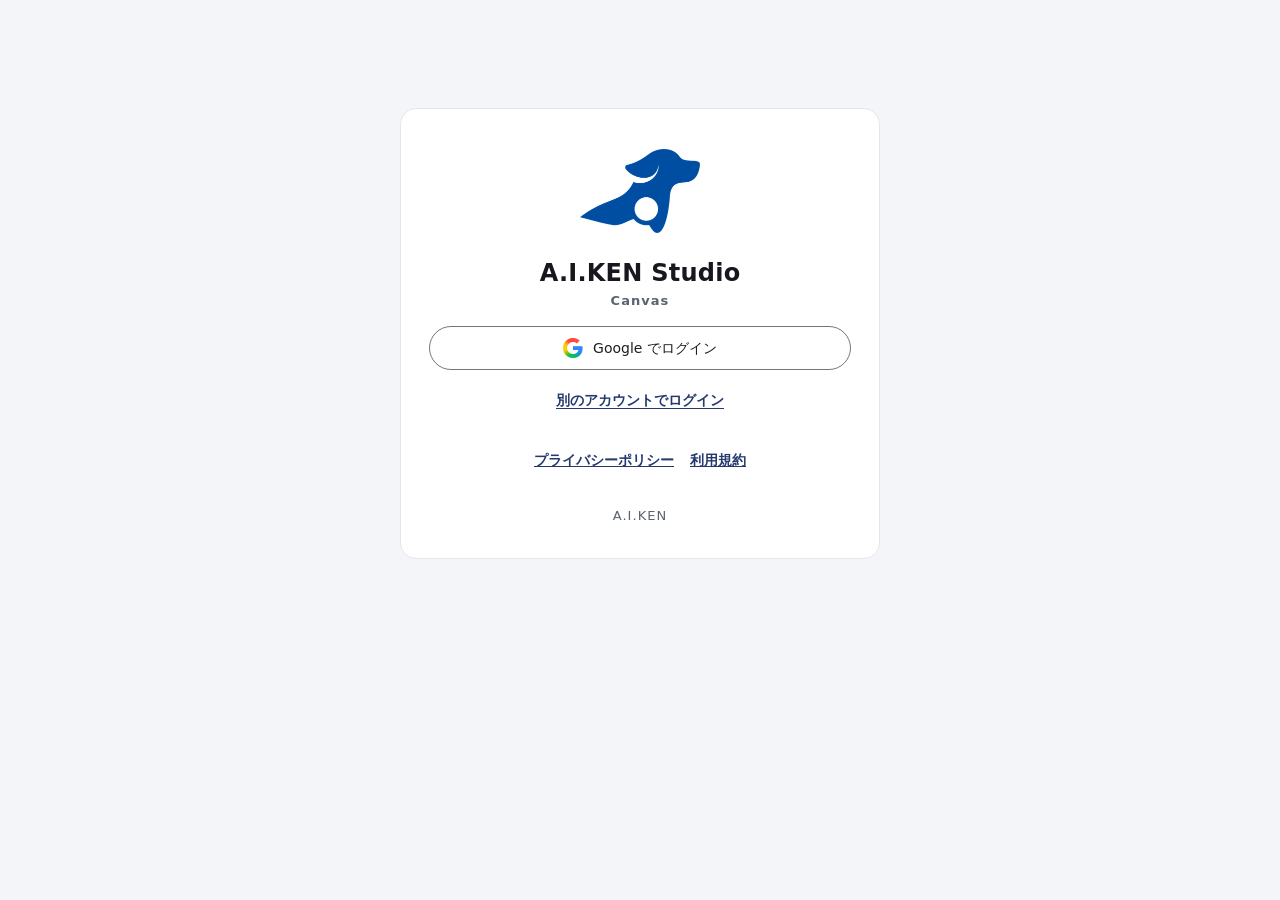
==== commit b282f6f1: "組 13b：管理コンソールの磨き込み（束 A）と公開範囲の 2 択の画面 Codex TASK-0323 の公開の 1 式（k13-cand f68eeb7 に w13-a ced7497・w13-s" ====
--- a/canvas/index.html
+++ b/canvas/index.html
@@ -13,8 +13,8 @@
         if (p && p.theme === 'light') document.documentElement.dataset.theme = 'light';
       } catch (e) {}
     </script>
-    <script type="module" crossorigin src="/canvas/assets/index-6Vcf62CL.js"></script>
-    <link rel="stylesheet" crossorigin href="/canvas/assets/index-D4jsT5Mb.css">
+    <script type="module" crossorigin src="/canvas/assets/index-nlfMqFbL.js"></script>
+    <link rel="stylesheet" crossorigin href="/canvas/assets/index-DaUC9yQY.css">
   </head>
   <body>
     <div id="root"></div>
--- a/canvas/assets/index-DaUC9yQY.css
+++ b/canvas/assets/index-DaUC9yQY.css
@@ -0,0 +1 @@
+.react-flow{--xy-edge-stroke-default:#b1b1b7;--xy-edge-stroke-width-default:1;--xy-edge-stroke-selected-default:#555;--xy-connectionline-stroke-default:#b1b1b7;--xy-connectionline-stroke-width-default:1;--xy-attribution-background-color-default:#ffffff80;--xy-minimap-background-color-default:#fff;--xy-minimap-mask-background-color-default:#f0f0f099;--xy-minimap-mask-stroke-color-default:transparent;--xy-minimap-mask-stroke-width-default:1;--xy-minimap-node-background-color-default:#e2e2e2;--xy-minimap-node-stroke-color-default:transparent;--xy-minimap-node-stroke-width-default:2;--xy-background-color-default:transparent;--xy-background-pattern-dots-color-default:#91919a;--xy-background-pattern-lines-color-default:#eee;--xy-background-pattern-cross-color-default:#e2e2e2;background-color:var(--xy-background-color,var(--xy-background-color-default));--xy-node-color-default:inherit;--xy-node-border-default:1px solid #1a192b;--xy-node-background-color-default:#fff;--xy-node-group-background-color-default:#f0f0f040;--xy-node-boxshadow-hover-default:0 1px 4px 1px #00000014;--xy-node-boxshadow-selected-default:0 0 0 .5px #1a192b;--xy-node-border-radius-default:3px;--xy-handle-background-color-default:#1a192b;--xy-handle-border-color-default:#fff;--xy-selection-background-color-default:#0059dc14;--xy-selection-border-default:1px dotted #0059dccc;--xy-controls-button-background-color-default:#fefefe;--xy-controls-button-background-color-hover-default:#f4f4f4;--xy-controls-button-color-default:inherit;--xy-controls-button-color-hover-default:inherit;--xy-controls-button-border-color-default:#eee;--xy-controls-box-shadow-default:0 0 2px 1px #00000014;--xy-edge-label-background-color-default:#fff;--xy-edge-label-color-default:inherit;--xy-resize-background-color-default:#3367d9;direction:ltr}.react-flow.dark{--xy-edge-stroke-default:#3e3e3e;--xy-edge-stroke-width-default:1;--xy-edge-stroke-selected-default:#727272;--xy-connectionline-stroke-default:#b1b1b7;--xy-connectionline-stroke-width-default:1;--xy-attribution-background-color-default:#96969640;--xy-minimap-background-color-default:#141414;--xy-minimap-mask-background-color-default:#3c3c3c99;--xy-minimap-mask-stroke-color-default:transparent;--xy-minimap-mask-stroke-width-default:1;--xy-minimap-node-background-color-default:#2b2b2b;--xy-minimap-node-stroke-color-default:transparent;--xy-minimap-node-stroke-width-default:2;--xy-background-color-default:#141414;--xy-background-pattern-dots-color-default:#555;--xy-background-pattern-lines-color-default:#333;--xy-background-pattern-cross-color-default:#333;--xy-node-color-default:#f8f8f8;--xy-node-border-default:1px solid #3c3c3c;--xy-node-background-color-default:#1e1e1e;--xy-node-group-background-color-default:#f0f0f040;--xy-node-boxshadow-hover-default:0 1px 4px 1px #ffffff14;--xy-node-boxshadow-selected-default:0 0 0 .5px #999;--xy-handle-background-color-default:#bebebe;--xy-handle-border-color-default:#1e1e1e;--xy-selection-background-color-default:#c8c8dc14;--xy-selection-border-default:1px dotted #c8c8dccc;--xy-controls-button-background-color-default:#2b2b2b;--xy-controls-button-background-color-hover-default:#3e3e3e;--xy-controls-button-color-default:#f8f8f8;--xy-controls-button-color-hover-default:#fff;--xy-controls-button-border-color-default:#5b5b5b;--xy-controls-box-shadow-default:0 0 2px 1px #00000014;--xy-edge-label-background-color-default:#141414;--xy-edge-label-color-default:#f8f8f8}.react-flow__background{background-color:var(--xy-background-color-props,var(--xy-background-color,var(--xy-background-color-default)));pointer-events:none;z-index:-1}.react-flow__container{width:100%;height:100%;position:absolute;top:0;left:0}.react-flow__pane{z-index:1;touch-action:none}.react-flow__pane.draggable{cursor:grab}.react-flow__pane.dragging{cursor:grabbing}.react-flow__pane.selection{cursor:pointer}.react-flow__viewport{transform-origin:0 0;z-index:2;pointer-events:none}.react-flow__renderer{z-index:4}.react-flow__selection{z-index:6}.react-flow__nodesselection-rect:focus,.react-flow__nodesselection-rect:focus-visible{outline:none}.react-flow__edge-path{stroke:var(--xy-edge-stroke,var(--xy-edge-stroke-default));stroke-width:var(--xy-edge-stroke-width,var(--xy-edge-stroke-width-default));fill:none}.react-flow__connection-path{stroke:var(--xy-connectionline-stroke,var(--xy-connectionline-stroke-default));stroke-width:var(--xy-connectionline-stroke-width,var(--xy-connectionline-stroke-width-default));fill:none}.react-flow .react-flow__edges{position:absolute}.react-flow .react-flow__edges svg{pointer-events:none;position:absolute;overflow:visible}.react-flow__edge{pointer-events:visibleStroke}.react-flow__edge.selectable{cursor:pointer}.react-flow__edge.animated path{stroke-dasharray:5;animation:.5s linear infinite dashdraw}.react-flow__edge.animated path.react-flow__edge-interaction{stroke-dasharray:none;animation:none}.react-flow__edge.inactive{pointer-events:none}.react-flow__edge.selected,.react-flow__edge:focus,.react-flow__edge:focus-visible{outline:none}.react-flow__edge.selected .react-flow__edge-path,.react-flow__edge.selectable:focus .react-flow__edge-path,.react-flow__edge.selectable:focus-visible .react-flow__edge-path{stroke:var(--xy-edge-stroke-selected,var(--xy-edge-stroke-selected-default))}.react-flow__edge-textwrapper{pointer-events:all}.react-flow__edge .react-flow__edge-text{pointer-events:none;-webkit-user-select:none;user-select:none}.react-flow__arrowhead polyline{stroke:var(--xy-edge-stroke,var(--xy-edge-stroke-default))}.react-flow__arrowhead polyline.arrowclosed{fill:var(--xy-edge-stroke,var(--xy-edge-stroke-default))}.react-flow__connection{pointer-events:none}.react-flow__connection .animated{stroke-dasharray:5;animation:.5s linear infinite dashdraw}svg.react-flow__connectionline{z-index:1001;position:absolute;overflow:visible}.react-flow__nodes{pointer-events:none;transform-origin:0 0}.react-flow__node{-webkit-user-select:none;user-select:none;pointer-events:all;transform-origin:0 0;box-sizing:border-box;cursor:default;position:absolute}.react-flow__node.selectable{cursor:pointer}.react-flow__node.draggable{cursor:grab;pointer-events:all}.react-flow__node.draggable.dragging{cursor:grabbing}.react-flow__nodesselection{z-index:3;transform-origin:0 0;pointer-events:none}.react-flow__nodesselection-rect{pointer-events:all;cursor:grab;position:absolute}.react-flow__handle{pointer-events:none;background-color:var(--xy-handle-background-color,var(--xy-handle-background-color-default));border:1px solid var(--xy-handle-border-color,var(--xy-handle-border-color-default));border-radius:100%;width:6px;min-width:5px;height:6px;min-height:5px;position:absolute}.react-flow__handle.connectingfrom{pointer-events:all}.react-flow__handle.connectionindicator{pointer-events:all;cursor:crosshair}.react-flow__handle-bottom{top:auto;bottom:0;left:50%;transform:translate(-50%,50%)}.react-flow__handle-top{top:0;left:50%;transform:translate(-50%,-50%)}.react-flow__handle-left{top:50%;left:0;transform:translate(-50%,-50%)}.react-flow__handle-right{top:50%;right:0;transform:translate(50%,-50%)}.react-flow__edgeupdater{cursor:move;pointer-events:all}.react-flow__pane.selection .react-flow__panel{pointer-events:none}.react-flow__panel{z-index:5;margin:15px;position:absolute}.react-flow__panel.top{top:0}.react-flow__panel.bottom{bottom:0}.react-flow__panel.top.center,.react-flow__panel.bottom.center{left:50%;transform:translate(-15px)translate(-50%)}.react-flow__panel.left{left:0}.react-flow__panel.right{right:0}.react-flow__panel.left.center,.react-flow__panel.right.center{top:50%;transform:translateY(-15px)translateY(-50%)}.react-flow__attribution{background:var(--xy-attribution-background-color,var(--xy-attribution-background-color-default));margin:0;padding:2px 3px;font-size:10px}.react-flow__attribution a{color:#999;text-decoration:none}@keyframes dashdraw{0%{stroke-dashoffset:10px}}.react-flow__edgelabel-renderer{pointer-events:none;-webkit-user-select:none;user-select:none;width:100%;height:100%;position:absolute;top:0;left:0}.react-flow__viewport-portal{-webkit-user-select:none;user-select:none;width:100%;height:100%;position:absolute;top:0;left:0}.react-flow__minimap{background:var(--xy-minimap-background-color-props,var(--xy-minimap-background-color,var(--xy-minimap-background-color-default)))}.react-flow__minimap-svg{display:block}.react-flow__minimap-mask{fill:var(--xy-minimap-mask-background-color-props,var(--xy-minimap-mask-background-color,var(--xy-minimap-mask-background-color-default)));stroke:var(--xy-minimap-mask-stroke-color-props,var(--xy-minimap-mask-stroke-color,var(--xy-minimap-mask-stroke-color-default)));stroke-width:var(--xy-minimap-mask-stroke-width-props,var(--xy-minimap-mask-stroke-width,var(--xy-minimap-mask-stroke-width-default)))}.react-flow__minimap-node{fill:var(--xy-minimap-node-background-color-props,var(--xy-minimap-node-background-color,var(--xy-minimap-node-background-color-default)));stroke:var(--xy-minimap-node-stroke-color-props,var(--xy-minimap-node-stroke-color,var(--xy-minimap-node-stroke-color-default)));stroke-width:var(--xy-minimap-node-stroke-width-props,var(--xy-minimap-node-stroke-width,var(--xy-minimap-node-stroke-width-default)))}.react-flow__background-pattern.dots{fill:var(--xy-background-pattern-color-props,var(--xy-background-pattern-color,var(--xy-background-pattern-dots-color-default)))}.react-flow__background-pattern.lines{stroke:var(--xy-background-pattern-color-props,var(--xy-background-pattern-color,var(--xy-background-pattern-lines-color-default)))}.react-flow__background-pattern.cross{stroke:var(--xy-background-pattern-color-props,var(--xy-background-pattern-color,var(--xy-background-pattern-cross-color-default)))}.react-flow__controls{box-shadow:var(--xy-controls-box-shadow,var(--xy-controls-box-shadow-default));flex-direction:column;display:flex}.react-flow__controls.horizontal{flex-direction:row}.react-flow__controls-button{background:var(--xy-controls-button-background-color,var(--xy-controls-button-background-color-default));border:none;border-bottom:1px solid var(--xy-controls-button-border-color-props,var(--xy-controls-button-border-color,var(--xy-controls-button-border-color-default)));width:26px;height:26px;color:var(--xy-controls-button-color-props,var(--xy-controls-button-color,var(--xy-controls-button-color-default)));cursor:pointer;-webkit-user-select:none;user-select:none;justify-content:center;align-items:center;padding:4px;display:flex}.react-flow__controls-button svg{fill:currentColor;width:100%;max-width:12px;max-height:12px}.react-flow__edge.updating .react-flow__edge-path{stroke:#777}.react-flow__edge-text{font-size:10px}.react-flow__node.selectable:focus,.react-flow__node.selectable:focus-visible{outline:none}.react-flow__node-input,.react-flow__node-default,.react-flow__node-output,.react-flow__node-group{border-radius:var(--xy-node-border-radius,var(--xy-node-border-radius-default));width:150px;color:var(--xy-node-color,var(--xy-node-color-default));text-align:center;border:var(--xy-node-border,var(--xy-node-border-default));background-color:var(--xy-node-background-color,var(--xy-node-background-color-default));padding:10px;font-size:12px}.react-flow__node-input.selectable:hover,.react-flow__node-default.selectable:hover,.react-flow__node-output.selectable:hover,.react-flow__node-group.selectable:hover{box-shadow:var(--xy-node-boxshadow-hover,var(--xy-node-boxshadow-hover-default))}.react-flow__node-input.selectable.selected,.react-flow__node-input.selectable:focus,.react-flow__node-input.selectable:focus-visible,.react-flow__node-default.selectable.selected,.react-flow__node-default.selectable:focus,.react-flow__node-default.selectable:focus-visible,.react-flow__node-output.selectable.selected,.react-flow__node-output.selectable:focus,.react-flow__node-output.selectable:focus-visible,.react-flow__node-group.selectable.selected,.react-flow__node-group.selectable:focus,.react-flow__node-group.selectable:focus-visible{box-shadow:var(--xy-node-boxshadow-selected,var(--xy-node-boxshadow-selected-default))}.react-flow__node-group{background-color:var(--xy-node-group-background-color,var(--xy-node-group-background-color-default))}.react-flow__nodesselection-rect,.react-flow__selection{background:var(--xy-selection-background-color,var(--xy-selection-background-color-default));border:var(--xy-selection-border,var(--xy-selection-border-default))}.react-flow__nodesselection-rect:focus,.react-flow__nodesselection-rect:focus-visible,.react-flow__selection:focus,.react-flow__selection:focus-visible{outline:none}.react-flow__controls-button:hover{background:var(--xy-controls-button-background-color-hover-props,var(--xy-controls-button-background-color-hover,var(--xy-controls-button-background-color-hover-default)));color:var(--xy-controls-button-color-hover-props,var(--xy-controls-button-color-hover,var(--xy-controls-button-color-hover-default)))}.react-flow__controls-button:disabled{pointer-events:none}.react-flow__controls-button:disabled svg{fill-opacity:.4}.react-flow__controls-button:last-child{border-bottom:none}.react-flow__controls.horizontal .react-flow__controls-button{border-bottom:none;border-right:1px solid var(--xy-controls-button-border-color-props,var(--xy-controls-button-border-color,var(--xy-controls-button-border-color-default)))}.react-flow__controls.horizontal .react-flow__controls-button:last-child{border-right:none}.react-flow__resize-control{position:absolute}.react-flow__resize-control.left,.react-flow__resize-control.right{cursor:ew-resize}.react-flow__resize-control.top,.react-flow__resize-control.bottom{cursor:ns-resize}.react-flow__resize-control.top.left,.react-flow__resize-control.bottom.right{cursor:nwse-resize}.react-flow__resize-control.bottom.left,.react-flow__resize-control.top.right{cursor:nesw-resize}.react-flow__resize-control.handle{background-color:var(--xy-resize-background-color,var(--xy-resize-background-color-default));border:1px solid #fff;border-radius:1px;width:5px;height:5px;translate:-50% -50%}.react-flow__resize-control.handle.left{top:50%;left:0}.react-flow__resize-control.handle.right{top:50%;left:100%}.react-flow__resize-control.handle.top{top:0;left:50%}.react-flow__resize-control.handle.bottom{top:100%;left:50%}.react-flow__resize-control.handle.top.left,.react-flow__resize-control.handle.bottom.left{left:0}.react-flow__resize-control.handle.top.right,.react-flow__resize-control.handle.bottom.right{left:100%}.react-flow__resize-control.line{border-color:var(--xy-resize-background-color,var(--xy-resize-background-color-default));border-style:solid;border-width:0}.react-flow__resize-control.line.left,.react-flow__resize-control.line.right{width:1px;height:100%;top:0;transform:translate(-50%)}.react-flow__resize-control.line.left{border-left-width:1px;left:0}.react-flow__resize-control.line.right{border-right-width:1px;left:100%}.react-flow__resize-control.line.top,.react-flow__resize-control.line.bottom{width:100%;height:1px;left:0;transform:translateY(-50%)}.react-flow__resize-control.line.top{border-top-width:1px;top:0}.react-flow__resize-control.line.bottom{border-bottom-width:1px;top:100%}.react-flow__edge-textbg{fill:var(--xy-edge-label-background-color,var(--xy-edge-label-background-color-default))}.react-flow__edge-text{fill:var(--xy-edge-label-color,var(--xy-edge-label-color-default))}:root{--s1:4px;--s2:8px;--s3:12px;--s4:16px;--s5:24px;--r-s:6px;--r-m:8px;--r-l:12px;--r-pill:999px;--font:system-ui, -apple-system, "Segoe UI", "Hiragino Sans", "Yu Gothic UI", "Meiryo", sans-serif;--mono:ui-monospace, "SFMono-Regular", Consolas, "Liberation Mono", monospace;--fs-xs:11px;--fs-s:12px;--fs-m:13px;--fs-l:14px;--fs-xl:16px;--ctl-h:32px;--ctl-h-l:36px;--bg:#f3f4f6;--canvas:#eceef2;--canvas-dot:#c9ced7;--surface:#fff;--surface-2:#f7f8fa;--surface-3:#eef0f4;--border:#e2e5ea;--border-strong:#cbd0d8;--text:#1b2130;--text-2:#586173;--text-3:#626c7e;--accent:#14b8a6;--accent-hover:#0d9488;--accent-weak:#ccfbf1;--on-accent:#042f2e;--accent-text:#0f766e;--ok:#4d7c0f;--ok-weak:#f0f7e1;--warn:#b45309;--warn-weak:#fdf2e0;--bad:#c62828;--bad-weak:#fdeceb;--info:#2563eb;--info-weak:#e8f0fe;--ai:#7c3aed;--ai-weak:#f1eafe;--pin-text:#8a93a3;--pin-image:#2563eb;--pin-video:#db2777;--pin-audio:#ea7a12;--pin-timeline:#8b5cf6;--shadow-s:0 1px 2px #1018280f;--shadow-m:0 1px 2px #1018280d, 0 4px 14px #10182812;--shadow-l:0 16px 40px #1018282e;--ring:0 0 0 2px var(--surface), 0 0 0 4px var(--accent);--node-border:var(--border);--telop-bg:var(--surface-2);--telop-text:var(--text);--telop-shadow:none;--telop-news-bg:#dbe7ff;--telop-news-text:#1e3a8a;--telop-variety-text:#9a3412;--telop-variety-stroke:transparent;--audio-bg:#fff1e3;--audio-bar:#c2410c;--audio-label:var(--text);--on-media:#fff;--media-scrim:#0009;--media-chip-bg:#0a0c109e;--media-screen:#000;--adopt-badge-bg:#157a3c;--adopt-badge-text:#fff;--rewrite-dot:#b45309;--switch-knob:#fff;--tip-bg:#1f2430;--tip-text:#f4f6fa;--lightningcss-light:initial;--lightningcss-dark: ;color-scheme:light}[data-theme=dark]{--bg:#0e1014;--canvas:#13151a;--canvas-dot:#2b2f38;--surface:#1b1e24;--surface-2:#21252c;--surface-3:#2a2e36;--border:#2d323c;--border-strong:#3c4250;--text:#e8eaef;--text-2:#a5acb9;--text-3:#9ba3b1;--accent:#2dd4bf;--accent-hover:#5eead4;--accent-weak:#0b2f2b;--on-accent:#032320;--accent-text:#5eead4;--ok:#a3e635;--ok-weak:#22300d;--warn:#f5b544;--warn-weak:#3a2c12;--bad:#f87171;--bad-weak:#3a1a1a;--info:#60a5fa;--info-weak:#172a46;--ai:#a78bfa;--ai-weak:#2b2146;--telop-bg:#1d2129;--telop-text:#fff;--telop-shadow:0 1px 2px #000c;--telop-news-bg:#1f4ea8;--telop-news-text:#fff;--telop-variety-text:#ffe14d;--telop-variety-stroke:#6a2a00;--audio-bg:#2a2016;--audio-bar:#ff9f43;--audio-label:#fff;--rewrite-dot:#f5b800;--tip-bg:#eef1f6;--tip-text:#161a22;--pin-text:#b2b9c6;--pin-image:#60a5fa;--pin-video:#f472b6;--pin-audio:#fb923c;--pin-timeline:#a78bfa;--shadow-s:0 1px 2px #0006;--shadow-m:0 1px 2px #0006, 0 6px 18px #00000059;--shadow-l:0 18px 44px #0000008c;--node-border:var(--border-strong);--lightningcss-light: ;--lightningcss-dark:initial;color-scheme:dark}:root{--sel-shadow-tr:0 6px 8px -6px #10182838;--sel-lift-node:0 2px 4px #10182814, 0 12px 28px -8px #1018283d;--sel-motion:.12s ease-out}[data-theme=dark]{--sel-shadow-tr:0 6px 8px -6px #000000b3;--sel-lift-node:0 2px 4px #00000080, 0 14px 32px -8px #000000b3}*{box-sizing:border-box}html,body,#root{background:var(--bg);height:100%;color:var(--text);font-family:var(--font);font-size:var(--fs-m);-webkit-font-smoothing:antialiased;margin:0;line-height:1.5}button,input,select,textarea{font:inherit;color:inherit}q{quotes:"「" "」"}.num{font-family:var(--mono);font-variant-numeric:tabular-nums}.muted{color:var(--text-2)}.faint{color:var(--text-3)}.small{font-size:var(--fs-s)}.grow{flex:1}.right{text-align:right}.vsep{background:var(--border);width:1px;margin:var(--s1) var(--s1);align-self:stretch}.btn{min-height:var(--ctl-h);padding:0 var(--s3);border-radius:var(--r-m);border:1px solid var(--border);background:var(--surface);color:var(--text);font-size:var(--fs-m);cursor:pointer;white-space:nowrap;box-shadow:var(--shadow-s);align-items:center;gap:6px;font-weight:500;transition:background .12s,border-color .12s;display:inline-flex}.btn svg{flex:none}.btn:hover:not(:disabled){background:var(--surface-2);border-color:var(--border-strong)}.btn:disabled{opacity:.45;cursor:default}.btn:focus-visible,.icon-btn:focus-visible,.seg button:focus-visible,.menu-item:focus-visible,.chip-btn:focus-visible{box-shadow:var(--ring);outline:none}.btn-primary{background:var(--accent);border-color:var(--accent-text);color:var(--on-accent)}.btn-warn{background:var(--warn-weak);border-color:color-mix(in srgb, var(--warn) 40%, transparent);color:var(--warn)}.btn-danger{background:var(--bad-weak);border-color:color-mix(in srgb, var(--bad) 40%, transparent);color:var(--bad)}.btn-ghost{box-shadow:none;background:0 0;border-color:#0000}.btn-ghost:hover:not(:disabled){background:var(--surface-3);border-color:#0000}.btn-sm{font-size:var(--fs-s);padding:0 10px}.btn-block{justify-content:center;width:100%}.btn-l{min-height:var(--ctl-h-l)}.btn .cost{font-family:var(--mono);font-variant-numeric:tabular-nums;opacity:.85}.icon-btn{width:var(--ctl-h);height:var(--ctl-h);border-radius:var(--r-m);color:var(--text-2);cursor:pointer;background:0 0;border:1px solid #0000;flex:none;justify-content:center;align-items:center;display:inline-flex}.icon-btn:hover:not(:disabled){background:var(--surface-3);color:var(--text)}.icon-btn[aria-pressed=true]{background:var(--accent-weak);color:var(--accent-text)}.icon-btn:disabled{opacity:.4;cursor:default}.icon-btn.boxed{border-color:var(--border);background:var(--surface);box-shadow:var(--shadow-s)}.btn-row{gap:var(--s2);flex-wrap:wrap;align-items:center;display:flex}.btn-col{gap:var(--s2);flex-direction:column;display:flex}.seg{border-radius:var(--r-m);background:var(--surface-3);flex-wrap:wrap;gap:2px;padding:2px;display:inline-flex}.seg button{border-radius:var(--r-s);min-width:32px;min-height:28px;color:var(--text-2);font-size:var(--fs-s);cursor:pointer;background:0 0;border:none;justify-content:center;align-items:center;gap:6px;padding:0 10px;font-weight:500;display:inline-flex}.seg button.on{background:var(--surface);color:var(--text);box-shadow:var(--shadow-s)}.seg button:disabled{opacity:.45;cursor:default}select,input[type=text],input[type=number],textarea{min-height:var(--ctl-h);background:var(--surface);border:1px solid var(--border);border-radius:var(--r-m);color:var(--text);padding:0 10px}textarea{padding:8px 10px}select:focus,input:focus,textarea:focus{border-color:var(--accent-text);box-shadow:0 0 0 3px var(--accent-weak);outline:none}input[type=text]{width:100%}.num-input{font-family:var(--mono);width:72px}input[type=range]{accent-color:var(--accent-text);min-height:var(--ctl-h)}.check{align-items:center;gap:var(--s2);min-height:var(--ctl-h);cursor:pointer;font-size:var(--fs-m);display:inline-flex}.check input{width:16px;height:16px;accent-color:var(--accent-text)}.switch{align-items:center;gap:var(--s2);min-height:var(--ctl-h);cursor:pointer;display:inline-flex}.switch input{appearance:none;border-radius:var(--r-pill);background:var(--border-strong);cursor:pointer;flex:none;width:34px;height:20px;margin:0;transition:background .12s;position:relative}.switch input:after{content:"";background:var(--switch-knob);width:16px;height:16px;box-shadow:var(--shadow-s);border-radius:50%;transition:transform .12s;position:absolute;top:2px;left:2px}.switch input:checked{background:var(--accent)}.switch input:checked:after{transform:translate(14px)}.switch input:focus-visible{box-shadow:var(--ring)}kbd{font-family:var(--mono);border:1px solid var(--border-strong);font-size:var(--fs-xs);background:var(--surface-2);border-bottom-width:2px;border-radius:4px;padding:0 5px}.badge{border-radius:var(--r-pill);height:20px;font-size:var(--fs-xs);white-space:nowrap;flex:none;align-items:center;gap:4px;padding:0 7px;font-weight:600;display:inline-flex}.tone-muted{background:var(--surface-3);color:var(--text-2)}.tone-info{background:var(--info-weak);color:var(--info)}.tone-ok{background:var(--ok-weak);color:var(--ok)}.tone-warn{background:var(--warn-weak);color:var(--warn)}.tone-bad{background:var(--bad-weak);color:var(--bad)}.tone-ai{background:var(--ai-weak);color:var(--ai)}.chip{font-size:var(--fs-xs);color:var(--text-2);background:var(--surface-3);border-radius:var(--r-pill);white-space:nowrap;align-items:center;gap:4px;padding:1px 8px;display:inline-flex}.chip-btn{min-height:28px;font-size:var(--fs-s);border-radius:var(--r-pill);border:1px solid var(--border);background:var(--surface);color:var(--text-2);cursor:pointer;align-items:center;gap:4px;padding:0 10px;display:inline-flex}.chip-btn[aria-pressed=true]{background:var(--accent-weak);color:var(--accent-text);border-color:#0000}.app{background:var(--bg);flex-direction:column;height:100dvh;display:flex}.app-forced{box-shadow:0 0 0 1px var(--border-strong);margin:0 auto}.topbar{gap:var(--s1);padding:var(--s2) var(--s3);background:var(--surface);border-bottom:1px solid var(--border);flex-direction:column;display:flex}.topbar-row{align-items:center;gap:var(--s2);min-width:0;display:flex}.topbar:not(.topbar-2){flex-direction:row;align-items:center}.topbar:not(.topbar-2)>.topbar-row:first-child{flex:1}.brand{align-items:center;gap:var(--s2);font-weight:700;font-size:var(--fs-l);white-space:nowrap;display:inline-flex}.brand-mark{border-radius:var(--r-m);background:var(--accent);width:28px;height:28px;color:var(--on-accent);justify-content:center;align-items:center;display:inline-flex}.title-input{font-weight:600;background:0 0!important;border-color:#0000!important;width:200px!important}.title-input:hover{border-color:var(--border)!important}.counts{gap:var(--s1);flex-wrap:wrap;min-width:0;display:inline-flex}.proto-badge{border-radius:var(--r-pill);border:1px dashed color-mix(in srgb, var(--warn) 60%, transparent);height:22px;color:var(--warn);font-size:var(--fs-xs);cursor:pointer;white-space:nowrap;background:0 0;align-items:center;padding:0 8px;font-weight:600;display:inline-flex}.main{flex:1;min-height:0;display:flex;position:relative;overflow:hidden}.canvas-col{flex-direction:column;flex:1;min-width:0;display:flex;position:relative}.canvas-area{flex:1;min-height:0;position:relative;overflow:hidden}.flow-col{flex-direction:column;display:flex;position:absolute;inset:0}.flow-wrap{flex:1;min-height:0;position:relative}.canvas-toolbar{padding:var(--s1) var(--s2);flex-wrap:wrap;flex:none;align-items:center;gap:2px;display:flex}.zoom{text-align:center;min-width:48px;font-size:var(--fs-s);color:var(--text-2)}.statusbar{align-items:center;gap:var(--s2);padding:0 var(--s3);min-height:40px;font-size:var(--fs-s);color:var(--text-2);display:flex}.status-text{white-space:pre-line;overflow-wrap:anywhere;min-width:0;padding:6px 0;line-height:1.45}.status-code{color:var(--text-3);opacity:.85;white-space:nowrap;margin-left:2px;font-size:11px}.status-error .status-text{color:var(--bad)}.react-flow{background:var(--canvas)}.react-flow__node-canvas{border-radius:var(--r-l)}.rf-animate .react-flow__node,.rf-animate .frame-backdrop{transition:transform .38s cubic-bezier(.2,.8,.2,1)}.react-flow__node-frame{pointer-events:none!important}.react-flow__minimap{border:1px solid var(--border);border-radius:var(--r-m);box-shadow:var(--shadow-m)}.react-flow__selection{background:color-mix(in srgb, var(--accent) 8%, transparent);border:1px dashed var(--accent)}.react-flow__attribution{background:0 0;font-size:10px}.react-flow__attribution a{color:var(--text-3)}.frame{border-radius:var(--r-l);background:color-mix(in srgb, var(--surface) 45%, transparent);border:1px solid var(--border)}.frame.is-selected{border-color:var(--accent-text)}.frame-drop .frame,.frame-backdrop.is-drop{border:2px dashed var(--accent);background:var(--accent-weak)}.frame-title{pointer-events:all;align-items:center;gap:var(--s2);height:40px;padding:0 var(--s3);cursor:grab;color:var(--text-2);display:flex}.frame-name{font-weight:700;font-size:var(--fs-l);color:var(--text)}.frame.frame-backdrop{z-index:-1;pointer-events:none;position:absolute;top:0;left:0}.frame.frame-foreground{pointer-events:none;background:0 0;border:none}.frame-foreground .frame-title{background:var(--surface);border:1px solid var(--border);border-radius:var(--r-m);width:fit-content;max-width:min(240px,100%);box-shadow:var(--shadow-s);flex:0 auto}.frame-heading{align-items:center;gap:var(--s2);pointer-events:none;max-width:100%;height:40px;display:flex}.frame-heading .frame-counts{white-space:nowrap;text-overflow:ellipsis;pointer-events:none;min-width:0;overflow:hidden}.frame-foreground .frame-name{text-overflow:ellipsis;white-space:nowrap;min-width:0;overflow:hidden}@media (prefers-reduced-motion:reduce){.rf-animate .react-flow__node,.rf-animate .frame-backdrop{transition:none}}.frame-counts{gap:var(--s1);font-size:var(--fs-s);color:var(--text-2);display:inline-flex}.cnode{--node-pad:10px;background:var(--surface);border:1px solid var(--node-border);border-radius:var(--r-l);width:272px;box-shadow:var(--shadow-m);font-size:var(--fs-m)}.cnode-input-text,.cnode-note{width:240px}.cnode.is-selected{border-color:var(--accent-text);box-shadow:var(--sel-lift-node)}.cnode.is-ai{border-color:color-mix(in srgb, var(--ai) 55%, transparent)}.node-state-stale,.node-state-same{border-color:color-mix(in srgb, var(--warn) 55%, transparent)}.node-state-running{border-color:color-mix(in srgb, var(--info) 55%, transparent)}.node-state-failed,.node-state-stopped{border-color:color-mix(in srgb, var(--bad) 55%, transparent)}.node-state-none,.node-state-unadopted{border-style:dashed}.node-head{align-items:center;gap:var(--s2);height:40px;padding:0 30px 0 var(--node-pad);cursor:grab;display:flex;position:relative}.kind-icon{border-radius:var(--r-s);width:24px;height:24px;color:var(--kind-color,var(--text-2));background:color-mix(in srgb, var(--kind-color,var(--text-2)) 14%, transparent);flex:none;justify-content:center;align-items:center;display:inline-flex}.node-title{font-weight:600;font-size:var(--fs-m);text-overflow:ellipsis;white-space:nowrap;flex:1;min-width:0;overflow:hidden}.node-body{padding:0 var(--node-pad) var(--node-pad);gap:var(--s2);flex-direction:column;display:flex}.node-foot{align-items:center;gap:var(--s1);padding:var(--s2) var(--node-pad);border-top:1px solid var(--border);background:var(--surface-2);border-radius:0 0 var(--r-l) var(--r-l);display:flex}.node-foot .btn{min-height:32px;font-size:var(--fs-s)}.node-meta{font-size:var(--fs-xs);color:var(--text-2);flex-wrap:wrap;align-items:center;gap:6px;display:flex}.preview-box{border-radius:var(--r-m);background:var(--surface-3);aspect-ratio:16/9;color:var(--text-3);justify-content:center;align-items:center;display:flex;position:relative;overflow:hidden}.preview-box.portrait{height:220px;margin:0 auto}.preview-box img,.preview-box canvas{object-fit:cover;width:100%;height:100%;display:block}.preview-play{background:var(--media-scrim);width:32px;height:32px;color:var(--on-media);cursor:pointer;border:none;border-radius:50%;justify-content:center;align-items:center;display:inline-flex;position:absolute;bottom:8px;left:8px}.take-strip{gap:var(--s1);align-items:center;margin:0;padding:0;list-style:none;display:flex}.take-tile button{border-radius:var(--r-s);cursor:pointer;background:0 0;border:2px solid #0000;width:40px;height:32px;padding:0;display:block;overflow:hidden}.take-tile img{object-fit:cover;width:100%;height:100%;display:block}.take-tile.take-adopted button{border-color:var(--ok)}.take-more{font-size:var(--fs-xs);color:var(--text-3)}.fail-note{font-size:var(--fs-xs);color:var(--bad);background:var(--bad-weak);border-radius:var(--r-s);white-space:nowrap;text-overflow:ellipsis;padding:3px 8px;overflow:hidden}.prep-label{white-space:nowrap;align-items:center;gap:6px;display:inline-flex}.prep-spin{animation:.9s linear infinite prep-spin}@keyframes prep-spin{to{transform:rotate(360deg)}}@media (prefers-reduced-motion:reduce){.prep-spin{animation:none}}.btn.is-preparing:disabled{opacity:.85;cursor:progress}.cond-marks{flex-wrap:wrap;align-items:center;gap:4px;display:inline-flex}.cond-mark{font-size:var(--fs-xs);background:var(--surface-2,#7f7f7f1f);color:var(--text-2);white-space:nowrap;border-radius:999px;padding:1px 6px;line-height:1.3}.cond-mark.cond-stale{color:var(--warn)}.cond-mark.cond-asset_deleted,.cond-mark.cond-last_failed{color:var(--bad)}.cond-marks.is-compact .cond-mark{text-overflow:ellipsis;max-width:140px;overflow:hidden}.fail-note .fail-credit{display:block}.warn-note{font-size:var(--fs-xs);color:var(--warn);background:var(--warn-weak);border-radius:var(--r-s);white-space:nowrap;text-overflow:ellipsis;padding:3px 8px;overflow:hidden}.band{font-size:var(--fs-xs);border-radius:var(--r-s);background:var(--surface-3);color:var(--text-2);padding:3px 8px}.body-field{border-left:3px solid var(--border-strong);background:var(--surface-2);border-radius:0 var(--r-m) var(--r-m) 0;position:relative}.cnode.is-ai .body-field{border-left-color:var(--ai)}.rewrite-tag{background:var(--rewrite-dot);border-radius:50%;width:8px;height:8px;position:absolute;top:6px;right:6px}.body-textarea{resize:vertical;width:100%;min-height:64px;line-height:1.55;border-radius:0 var(--r-m) var(--r-m) 0!important;box-shadow:none!important;background:0 0!important;border:none!important;padding:8px 10px!important}.body-textarea:focus{box-shadow:inset 0 0 0 2px var(--accent)!important}textarea.auto-textarea{resize:none;flex:none;max-height:280px;overflow-y:auto}.cnode textarea.auto-textarea{max-height:240px}.pin-row{min-height:24px;margin:0 calc(-1 * var(--node-pad));padding:0 var(--node-pad);font-size:var(--fs-s);color:var(--text-2);align-items:center;gap:6px;display:flex;position:relative}.pins-in{flex-direction:column;display:flex}.react-flow__handle.pin{background:0 0;border:none;border-radius:0;width:32px;min-width:0;height:28px;min-height:0;top:50%;transform:translateY(-50%)}.react-flow__handle.pin.react-flow__handle-left{left:-1px}.react-flow__handle.pin.react-flow__handle-right{left:auto;right:-1px}.react-flow__handle.pin:after{content:"";background:var(--pin-color);width:10px;height:10px;box-shadow:0 0 0 2px var(--surface);pointer-events:none;border-radius:50%;margin-top:-5px;transition:transform .12s,box-shadow .12s;position:absolute;top:50%}.react-flow__handle.pin.react-flow__handle-left:after{left:-5px}.react-flow__handle.pin.react-flow__handle-right:after{right:-5px}.react-flow__handle.pin.pin-image:after{border-radius:2px}.react-flow__handle.pin.pin-audio:after{border-radius:2px;transform:rotate(45deg)}.react-flow__handle.pin.pin-missing:after{background:var(--surface);box-shadow:0 0 0 2px var(--bad)}.react-flow__handle.pin:hover:after,.react-flow__handle.pin.pin-ok:after{box-shadow:0 0 0 2px var(--surface), 0 0 0 4px color-mix(in srgb, var(--pin-color) 40%, transparent);transform:scale(1.35)}.react-flow__handle.pin.pin-audio:hover:after,.react-flow__handle.pin.pin-audio.pin-ok:after{transform:rotate(45deg)scale(1.35)}.react-flow__handle.pin.pin-ng:after{opacity:.2}.pin-label{white-space:nowrap;font-weight:500}.edge-label{pointer-events:all;z-index:10;position:absolute}.panel{background:var(--surface);border-left:1px solid var(--border);flex-direction:column;flex:none;width:340px;min-height:0;display:flex}.panel-head{align-items:center;gap:var(--s2);padding:var(--s2) var(--s3);border-bottom:1px solid var(--border);min-height:52px;display:flex}.panel-head .title-field{flex:1;min-width:0;font-weight:600}.panel-head h2{font-size:var(--fs-l);flex:1;margin:0}.panel-scroll{padding:var(--s2) var(--s4) var(--s5);flex:1;overflow:auto}.drawer{z-index:40;width:min(380px,100%);box-shadow:var(--shadow-l);display:flex;position:absolute;top:0;bottom:0;right:0}.drawer .panel{width:100%}.prop{align-items:center;gap:var(--s1) var(--s2);grid-template-columns:80px 1fr;min-height:40px;padding:2px 0;display:grid}.prop-label{font-size:var(--fs-s);color:var(--text-2)}.prop-body{align-items:center;gap:var(--s2);flex-wrap:wrap;min-width:0;display:flex}.prop-body select{width:100%}.slider-field{align-items:center;gap:var(--s2);width:100%;display:flex}.slider-field input[type=range]{flex:1;min-width:0}.slider-field .num-input{width:64px}.slider-field .unit{font-size:var(--fs-s);color:var(--text-2)}.range-hint{font-size:var(--fs-s);color:var(--text-2);grid-column:2;margin-top:-6px}.fit-note{font-size:var(--fs-xs);color:var(--warn);background:var(--warn-weak);border-radius:var(--r-s);margin:var(--s1) 0;padding:4px 8px}.psection{border-top:1px solid var(--border);padding-top:var(--s2);margin-top:var(--s3)}.psection-title{font-size:var(--fs-s);color:var(--text-2);margin:var(--s1) 0 var(--s2);font-weight:700}details.psection>summary{cursor:pointer;font-size:var(--fs-s);color:var(--text-2);align-items:center;gap:6px;min-height:32px;font-weight:700;list-style:none;display:flex}details.psection>summary::-webkit-details-marker{display:none}.cost-line{align-items:baseline;gap:var(--s2);margin:var(--s3) 0 var(--s2);color:var(--text-2);font-size:var(--fs-s);display:flex}.cost-line b{font-size:20px;font-family:var(--mono);color:var(--text)}.ethics{font-size:var(--fs-xs);color:var(--text-3);margin-top:var(--s1)}.take-grid{gap:var(--s2);grid-template-columns:repeat(2,minmax(0,1fr));margin:0;padding:0;list-style:none;display:grid}.take-cell{border:1px solid var(--border);border-radius:var(--r-m);background:var(--surface-2);overflow:hidden}.take-cell img,.take-cell .audio-wave{aspect-ratio:16/9;object-fit:cover;width:100%;display:block}.take-cell-foot{font-size:var(--fs-s);color:var(--text-2);align-items:center;gap:2px;padding:2px 4px 2px 8px;display:flex}.take-spec{font-size:var(--fs-s);color:var(--text-2);padding:0 8px 4px}.history{gap:var(--s2);flex-direction:column;margin:0;padding:0;list-style:none;display:flex}.history-row{border:1px solid var(--border);border-radius:var(--r-m);padding:var(--s2)}.history-draft{background:var(--accent-weak)}.history-meta{font-size:var(--fs-s);color:var(--text-2);align-items:center;gap:var(--s2);display:flex}.body-quote{font-size:var(--fs-s);margin:4px 0}.badge-now{font-size:var(--fs-xs);color:var(--ok);font-weight:600}.clip-card{border:1px solid var(--border);border-radius:var(--r-m);padding:var(--s2);margin:var(--s2) 0;gap:var(--s1);flex-direction:column;display:flex}.clip-head{gap:var(--s1);font-size:var(--fs-s);align-items:center;display:flex}.row-fields{gap:var(--s2);font-size:var(--fs-s);flex-wrap:wrap;align-items:center;display:flex}.row-fields label{align-items:center;gap:4px;display:inline-flex}.grid9{grid-template-columns:repeat(3,40px);gap:4px;display:grid}.grid9 button{border:1px solid var(--border);background:var(--surface);border-radius:var(--r-s);height:32px;font-size:var(--fs-xs);cursor:pointer;color:var(--text-2)}.grid9 button.on{background:var(--accent);border-color:var(--accent-text);color:var(--on-accent)}.telop-table{border-collapse:collapse;width:100%;font-size:var(--fs-s)}.telop-table td,.telop-table th{text-align:left;padding:2px}.keys{font-size:var(--fs-s);color:var(--text-2);gap:4px;margin:0;padding:0;list-style:none;display:grid}.plain-list{margin:0;padding:0;list-style:none}.plain-list li{padding:2px 0}.link-btn{min-height:32px;color:var(--text);cursor:pointer;text-align:left;background:0 0;border:none;padding:4px 0}.link-btn:hover{color:var(--accent-text)}.list-view{padding:var(--s3) var(--s4) var(--s5);position:absolute;inset:0;overflow:auto}.list-group{background:var(--surface);border:1px solid var(--border);border-radius:var(--r-l);margin-bottom:var(--s3);overflow:hidden}.list-group h3{padding:var(--s2) var(--s3);font-size:var(--fs-l);gap:var(--s2);border-bottom:1px solid var(--border);align-items:center;margin:0;display:flex}.list-table{border-collapse:collapse;width:100%;font-size:var(--fs-s)}.list-table td{border-bottom:1px solid var(--border);padding:2px var(--s2);vertical-align:middle}.list-table tr:last-child td{border-bottom:none}.list-actions{justify-content:flex-end;align-items:center;gap:2px;display:flex}.list-name{align-items:center;gap:var(--s2);display:inline-flex}.row-selected{background:var(--accent-weak);box-shadow:var(--sel-shadow-tr)}.overlay{z-index:30;background:var(--bg);flex-direction:column;display:flex;position:absolute;inset:0;overflow:auto}.overlay-head,.overlay-foot{align-items:center;gap:var(--s2);padding:var(--s2) var(--s4);background:var(--surface);border-bottom:1px solid var(--border);z-index:2;flex-wrap:wrap;display:flex;position:sticky;top:0}.overlay-foot{border-top:1px solid var(--border);font-size:var(--fs-s);color:var(--text-2);border-bottom:none;margin-top:auto;top:auto;bottom:0}.overlay-head h2{font-size:var(--fs-l);margin:0}.compare-grid{padding:var(--s4);gap:var(--s3);margin:0;list-style:none;display:grid}.take-card{border:1px solid var(--border);border-radius:var(--r-l);padding:var(--s2);background:var(--surface);gap:var(--s2);min-width:0;box-shadow:var(--shadow-s);flex-direction:column;display:flex}.take-card-head{gap:var(--s2);font-size:var(--fs-s);align-items:center;display:flex}.take-media canvas,.take-media img,.take-media video,.take-media svg{border-radius:var(--r-m);width:100%;max-width:100%;height:auto;display:block}.take-media .media-placeholder{max-width:100%}.video-player{position:relative}.take-media .video-player{width:100%}.take-props{font-size:var(--fs-s);margin:0}.take-props>div{gap:var(--s2);border-radius:4px;padding:1px 6px;display:flex}.take-props dt{color:var(--text-2);flex:none;width:6em}.take-props dd{margin:0}.take-props .differs{background:var(--warn-weak);color:var(--warn)}.take-meta{font-size:var(--fs-s);color:var(--text-2)}.finish-main{gap:var(--s4);padding:var(--s4);flex-wrap:wrap;align-items:flex-start;display:flex}.preview-wrap{border-radius:var(--r-l);box-shadow:var(--shadow-m);flex:none;position:relative;overflow:hidden}.preview-canvas{background:var(--media-screen);width:100%;height:auto;display:block}.telop-handle{cursor:move;touch-action:none;background:0 0;border:1.5px dashed #fff9;border-radius:4px;min-height:32px;position:absolute}.telop-handle:hover,.telop-handle:focus-visible{border-color:#fff}.finish-side{gap:var(--s3);flex-direction:column;flex:1;min-width:240px;display:flex}.transport{gap:var(--s2);align-items:center;display:flex}.time-big{font-size:20px;font-weight:600}.chain-line{flex-wrap:wrap;align-items:center;gap:4px;display:flex}.timeline{margin:0 var(--s4) var(--s5);border:1px solid var(--border);border-radius:var(--r-l);background:var(--surface);-webkit-user-select:none;user-select:none;position:relative;overflow:hidden}.tl-row{border-bottom:1px solid var(--border);min-height:44px;display:flex}.tl-row:last-of-type{border-bottom:none}.tl-ruler{background:var(--surface-2);min-height:28px}.tl-head{width:120px;padding:4px var(--s2);font-size:var(--fs-s);color:var(--text-2);border-right:1px solid var(--border);flex:none;align-items:center;gap:6px;display:flex}.tl-lane{cursor:pointer;flex:1;min-width:0;position:relative}.tick{font-size:var(--fs-s);color:var(--text-2);border-left:1px solid var(--border);padding-left:2px;position:absolute;top:5px}.tl-target{border-left:2px dashed color-mix(in srgb, var(--warn) 60%, transparent);position:absolute;top:0;bottom:0}.tl-block{border-radius:var(--r-s);height:32px;font-size:var(--fs-xs);cursor:grab;touch-action:none;color:var(--text);align-items:center;display:flex;position:absolute;top:6px;overflow:hidden}.tl-video{background:color-mix(in srgb, var(--pin-video) 18%, var(--surface));border:1px solid color-mix(in srgb, var(--pin-video) 55%, transparent)}.tl-audio{background:color-mix(in srgb, var(--pin-audio) 18%, var(--surface));border:1px solid color-mix(in srgb, var(--pin-audio) 55%, transparent)}.tl-telop{background:color-mix(in srgb, var(--pin-timeline) 18%, var(--surface));border:1px solid color-mix(in srgb, var(--pin-timeline) 55%, transparent)}.tl-empty{opacity:.5;border-style:dashed}.tl-text{white-space:nowrap;text-overflow:ellipsis;pointer-events:none;padding:0 14px;overflow:hidden}.tl-grip{cursor:ew-resize;background:color-mix(in srgb, var(--text) 12%, transparent);touch-action:none;width:10px;position:absolute;top:0;bottom:0}.tl-grip:before{content:"";position:absolute;inset:0 -6px}.tl-grip-l{left:0}.tl-grip-r{right:0}.tl-xfade{background:repeating-linear-gradient(45deg, color-mix(in srgb, var(--text) 18%, transparent) 0 4px, transparent 4px 8px);pointer-events:none;position:absolute;top:0;bottom:0;left:0}.tl-none{color:var(--text-3);position:absolute;top:12px;left:8px}.tl-playhead{background:var(--bad);pointer-events:none;width:2px;position:absolute;top:0;bottom:0}.menu-backdrop{z-index:80;position:fixed;inset:0}.menu{background:var(--surface);border:1px solid var(--border);border-radius:var(--r-l);min-width:240px;max-height:480px;box-shadow:var(--shadow-l);padding:var(--s1);position:fixed;overflow:auto}.menu-head{padding:var(--s2) var(--s2) var(--s1);font-weight:600;font-size:var(--fs-s);color:var(--text-2)}.menu-label{font-size:var(--fs-xs);color:var(--text-3);padding:var(--s2) var(--s2) 2px}.menu-item{align-items:center;gap:var(--s2);text-align:left;border-radius:var(--r-s);width:100%;padding:0 var(--s2);cursor:pointer;min-height:32px;font-size:var(--fs-m);color:var(--text);background:0 0;border:none;display:flex}.menu-item:hover:not(:disabled),.menu-item.on{background:var(--accent-weak);color:var(--accent-text)}.menu-item:disabled{opacity:.45}.menu-icon{color:var(--kind-color,var(--text-2));display:inline-flex}.menu-danger{color:var(--bad)}.menu-sep{background:var(--border);height:1px;margin:var(--s1) 0}.menu-search{margin:var(--s1) 0}.menu-row{gap:var(--s2);padding:2px var(--s2);font-size:var(--fs-s);color:var(--text-2);grid-template-columns:92px 1fr;align-items:center;display:grid}.menu-row select{min-height:30px;font-size:var(--fs-s);width:100%}.menu-item-icon{flex:none;justify-content:center;width:14px;display:inline-flex}.menu-text{flex-direction:column;min-width:0;padding:4px 0;line-height:1.35;display:flex}.menu-reason{font-size:var(--fs-xs);color:var(--text-2)}.menu-check{color:var(--accent-text);flex:none;margin-left:auto}.menu-check~.menu-key{margin-left:0;padding-left:10px}.menu-item.is-disabled{opacity:.6;cursor:default}.menu-item.is-disabled:hover{color:var(--text);background:0 0}.ctx-menu{max-width:340px}.modal-backdrop{z-index:90;background:#0f121959;justify-content:center;align-items:flex-start;padding-top:10vh;display:flex;position:fixed;inset:0}.modal{background:var(--surface);border:1px solid var(--border);border-radius:var(--r-l);width:min(480px,94vw);max-height:80vh;padding:var(--s4) var(--s5) var(--s4);box-shadow:var(--shadow-l);overflow:auto}.modal-wide{width:min(640px,94vw)}.modal h2{margin:0 0 var(--s3);font-size:var(--fs-xl)}.modal-actions{justify-content:flex-end;gap:var(--s2);margin-top:var(--s4);display:flex}.confirm-table{border-collapse:collapse;width:100%;font-size:var(--fs-m)}.confirm-table td{border-bottom:1px solid var(--border);padding:6px 4px}.confirm-table tfoot td{border-bottom:none;font-weight:700}.confirm-after{margin-top:var(--s1);font-size:var(--fs-s);flex-wrap:wrap;justify-content:flex-end;align-items:center;gap:6px;padding:0 4px;font-weight:400;display:flex}.help-tip-btn{border:1px solid var(--border);background:var(--surface-2);width:20px;height:20px;color:var(--text);font:inherit;cursor:pointer;border-radius:50%;place-items:center;padding:0;font-size:12px;line-height:1;display:inline-grid}.help-tip-btn:hover,.help-tip-btn.on{border-color:var(--accent);color:var(--accent-text)}.help-tip-btn:focus-visible{box-shadow:var(--ring);outline:none}.help-tip-body{text-align:left;padding:var(--s2) var(--s3);border-radius:var(--r-m);background:var(--surface-2);overflow-wrap:anywhere;flex-basis:100%;font-weight:400;line-height:1.6}.help-tip-body[hidden]{display:none}.blocked{margin-top:var(--s3);border-radius:var(--r-m);padding:var(--s2) var(--s3);background:var(--warn-weak);color:var(--warn);font-size:var(--fs-s)}.blocked ul{margin:4px 0 0;padding-left:18px}.combo-list{margin:var(--s2) 0;font-size:var(--fs-s);flex-direction:column;gap:2px;display:flex}.template-list{margin:0 0 var(--s3);gap:var(--s2);flex-direction:column;padding:0;list-style:none;display:flex}.template-item{gap:var(--s3);border:1px solid var(--border);border-radius:var(--r-m);padding:var(--s2) var(--s3);cursor:pointer;align-items:flex-start;display:flex}.template-item.on{border-color:var(--accent-text);background:var(--accent-weak)}.log-list{max-height:50vh;font-size:var(--fs-s);margin:0;padding:0;list-style:none;overflow:auto}.log-list li{border-bottom:1px solid var(--border);gap:var(--s2);flex-wrap:wrap;align-items:center;padding:6px 0;display:flex}.command-input{font-size:var(--fs-l);min-height:40px}.command-list{margin:var(--s2) 0 0;padding:0;list-style:none}.field{margin:var(--s3) 0}.field-label{font-size:var(--fs-s);color:var(--text-2);margin-bottom:4px;display:block}.model-checks{gap:0 var(--s3);grid-template-columns:repeat(2,minmax(0,1fr));display:grid}.dur-chips{gap:var(--s1);flex-wrap:wrap;align-items:center;display:flex}.mode-narrow .title-input{width:120px!important}.mode-narrow .finish-main{flex-direction:column}.mode-narrow .brand-text{display:none}.mode-narrow .react-flow__minimap svg,.mode-mid .react-flow__minimap svg{width:140px;height:96px}.cost-line .faint{color:var(--text-2)}.spec-line{font-size:var(--fs-s);color:var(--text-2);white-space:nowrap;text-overflow:ellipsis;overflow:hidden}.next-spec{font-size:var(--fs-s);color:var(--warn);white-space:nowrap;text-overflow:ellipsis;border-top:1px dashed var(--border-strong);padding-top:6px;overflow:hidden}.next-label{font-size:var(--fs-s);color:var(--text-2);margin:var(--s2) 0 0;font-weight:700}.panel-actions{gap:var(--s2);display:grid}.panel-actions-primary{width:100%;min-height:var(--ctl-h-l);justify-content:center}.panel-actions-secondary{align-items:center;gap:var(--s2);display:flex}.prop--model{grid-template-columns:minmax(0,1fr);row-gap:4px}.prop--model .prop-body,.prop--model select{width:100%;min-width:0}.compare-grid.is-single{grid-template-columns:minmax(0,640px)!important}.finish-preview-col{gap:var(--s2);flex-direction:column;flex:none;max-width:100%;display:flex}.rewrite-tag{width:auto;height:auto;color:var(--text-2);background:0 0;display:inline-flex}.icon-btn{position:relative}.topbar-meta,.topbar-generate{align-items:center;gap:var(--s2);min-width:0;display:flex}.topbar-generate{flex-wrap:nowrap}.mode-narrow .topbar-generate .btn{min-width:0;padding:0 10px}.take-pick-wrap{position:relative}.take-pick{cursor:pointer;background:0 0;border:none;width:100%;padding:0;display:block;position:relative}.take-pick:hover img{filter:brightness(1.06)}.take-pick:focus-visible{outline:2px solid var(--accent);outline-offset:-2px}.take-cell{border-width:2px}.take-cell:not(.take-adopted):hover{border-color:var(--accent-text)}.take-adopted-mark{font-size:var(--fs-s);color:var(--adopt-badge-text);background:var(--adopt-badge-bg);border-radius:999px;align-items:center;gap:3px;padding:1px 6px 1px 4px;font-weight:600;display:inline-flex;position:absolute;top:4px;left:4px}.take-fav{border-radius:var(--r-s);top:3px;right:3px;background:color-mix(in srgb, var(--surface) 88%, transparent)!important;position:absolute!important}.node-head--bare{gap:4px;height:30px;padding-left:8px}.node-head--bare .kind-icon{width:20px;height:20px}.cnode-note{--note-paper:#fff3b0;--note-edge:#e7d36f;--note-fold:#ecd772;--note-ink:#3a3214;background:var(--note-paper);border-color:var(--note-edge);color:var(--note-ink);border-radius:2px;position:relative;box-shadow:0 1px 2px #00000014,0 8px 18px -6px #6e550047}[data-theme=dark] .cnode-note{--note-paper:#4a4221;--note-edge:#6e6232;--note-fold:#5f552b;--note-ink:#f4ebc0;box-shadow:0 1px 2px #0006,0 8px 18px -6px #0000008c}.cnode-note:after{content:"";background:linear-gradient(to top left, var(--canvas) 50%, var(--note-fold) 50%);pointer-events:none;border-top-left-radius:2px;width:18px;height:18px;position:absolute;bottom:-1px;right:-1px;box-shadow:-1px -1px 2px #0000001a}.note-head{height:22px;padding:0 2px 0 8px}.note-head .icon-btn{color:var(--note-ink);opacity:.55}.cnode-note:hover .note-head .icon-btn,.cnode-note.is-selected .note-head .icon-btn,.note-head .icon-btn:focus-visible{opacity:1}.cnode-note .body-field{background:0 0;border-left:none}.cnode-note .body-textarea{color:var(--note-ink);font-size:14px;padding:2px 12px 14px!important}.cnode-note.is-selected{border-color:var(--accent-text)}.panel-float{z-index:35;box-shadow:var(--shadow-l);animation:.15s ease-out panel-in;display:flex;position:absolute;top:0;bottom:0;right:0}.panel-float .panel{height:100%}@keyframes panel-in{0%{opacity:0;transform:translate(16px)}to{opacity:1;transform:none}}@media (prefers-reduced-motion:reduce){.panel-float{animation:none}}.settings-pop{width:340px;max-height:calc(100vh - 80px);padding:var(--s2) var(--s3) var(--s3);top:56px;right:12px}.settings-pop .prop{grid-template-columns:112px 1fr}.settings-pop-head{padding:2px 0 var(--s2);border-bottom:1px solid var(--border);margin-bottom:var(--s1);align-items:center;font-weight:600;display:flex}.topbar-history{gap:2px;display:inline-flex}.topbar-history .icon-btn:disabled{opacity:.35;cursor:default}html,body{overflow:hidden}.home{flex-direction:column;height:100%;min-height:0;display:flex}.home-title{margin:0 0 0 var(--s2);font-size:var(--fs-l);font-weight:600}.home-main{min-height:0;padding:var(--s5);flex:1;overflow:auto}.home-grid{gap:var(--s4);grid-template-columns:repeat(auto-fill,minmax(240px,1fr));margin:0;padding:0;list-style:none;display:grid}.home-grid>li{flex-direction:column;display:flex}.home-grid>li>.canvas-card{flex:auto}.canvas-card-wrap{position:relative}.canvas-card{width:100%;padding:var(--s2);text-align:left;background:var(--surface);border:1px solid var(--border);border-radius:var(--r-l);box-shadow:var(--shadow-m);cursor:pointer;color:var(--text);font:inherit;flex-direction:column;align-items:stretch;gap:4px;display:flex}.canvas-card:hover{border-color:var(--accent-text)}.canvas-card:focus-visible{outline:2px solid var(--accent);outline-offset:2px}.canvas-thumb{aspect-ratio:16/9;border-radius:var(--r-m);background:var(--canvas);width:100%;display:block}.thumb-frame{fill:none;stroke:var(--border-strong);stroke-dasharray:3 2}.thumb-node{opacity:.75}.canvas-card-title{text-overflow:ellipsis;white-space:nowrap;padding:0 34px 0 2px;font-weight:600;overflow:hidden}.canvas-card-meta{font-size:var(--fs-s);color:var(--text-2);padding:0 2px}.canvas-card-more{bottom:26px;right:6px;position:absolute!important}.canvas-new{min-height:160px;box-shadow:none;color:var(--text-2);border-style:dashed;justify-content:center;align-items:center;font-weight:600}.canvas-new-plus{color:var(--accent-text);display:inline-flex}.aspect-field{align-items:center;gap:var(--s1) var(--s2);flex-wrap:wrap;display:flex}.chip-muted{color:var(--text-2);background:var(--surface-3);cursor:default}.cnode{position:relative}.cnode-media,.cnode-audio{border-radius:var(--r-l);width:auto}.media-box.node-head,.audio-box.node-head{height:auto;padding:0}.media-box{border-radius:calc(var(--r-l) - 1px);background:var(--surface-2);cursor:grab;justify-content:center;align-items:center;display:flex;position:relative;overflow:hidden}.media-box img,.media-box canvas{object-fit:cover;width:100%;height:100%;display:block}.media-placeholder{color:var(--kind-color,var(--text-2));flex-direction:column;align-items:center;gap:4px;display:flex}.media-aspect{font-size:var(--fs-s);color:var(--text-2)}.media-play{background:var(--media-scrim);width:28px;height:28px;color:var(--on-media);cursor:pointer;opacity:0;border:none;border-radius:50%;justify-content:center;align-items:center;display:inline-flex;position:absolute;bottom:8px;left:8px}.react-flow__node:hover .media-play,.react-flow__node.selected .media-play,.media-play:focus-visible{opacity:1}.media-progress{background:linear-gradient(transparent, var(--media-scrim));color:var(--on-media);font-size:var(--fs-s);pointer-events:none;padding:10px 8px 4px;position:absolute;bottom:0;left:0;right:0}.audio-box{border-radius:calc(var(--r-l) - 1px);background:var(--surface-2);width:240px;height:56px;color:var(--kind-color,var(--text-2));cursor:grab;justify-content:center;align-items:center;display:flex;position:relative;overflow:hidden}.audio-box img,.audio-box .audio-wave{width:100%;height:100%;display:block}.node-corner{pointer-events:auto;gap:4px;display:flex;position:absolute;top:6px;right:6px}.state-dot{background:var(--surface);border-radius:11px;justify-content:center;align-items:center;min-width:22px;height:22px;padding:0 4px;font-size:11px;font-weight:700;display:inline-flex;box-shadow:0 1px 3px #00000040}.state-dot.tone-ok{color:var(--ok)}.state-dot.tone-warn{color:var(--warn)}.state-dot.tone-bad{color:var(--bad)}.state-dot.tone-info{color:var(--info)}.state-dot.tone-ai{color:var(--ai)}.state-dot.tone-muted{color:var(--text-2)}.cnode-bare .node-head--bare{padding-right:8px}.sr-only{clip:rect(0 0 0 0);white-space:nowrap;width:1px;height:1px;position:absolute;overflow:hidden}.react-flow__handle.pinx{background:0 0;border:none;border-radius:0;width:14px;min-width:0;height:24px;min-height:0;transform:translateY(-50%)}.react-flow__handle.pinx.react-flow__handle-right{left:auto;right:-14px}.pin-icon{box-sizing:border-box;border:2px solid var(--pin-color);background:var(--surface);width:22px;height:22px;color:var(--pin-color);pointer-events:none;border-radius:50%;justify-content:center;align-items:center;transition:transform .12s;display:flex;position:absolute;top:1px}.react-flow__handle-left .pin-icon{left:-11px}.react-flow__handle-right .pin-icon{right:-11px}.pin-icon[data-mark]:after{content:attr(data-mark);background:var(--pin-color);color:#fff;border-radius:6px;padding:0 2px;font-size:9px;font-weight:700;line-height:12px;position:absolute;bottom:-6px;right:-7px}.react-flow__handle.pinx.pin-missing .pin-icon{border-color:var(--bad);color:var(--bad);box-shadow:0 0 0 2px color-mix(in srgb, var(--bad) 25%, transparent)}.react-flow__handle.pinx:hover .pin-icon,.react-flow__handle.pinx.pin-ok .pin-icon{transform:scale(1.18)}.react-flow__handle.pinx.pin-ng .pin-icon{opacity:.25}.react-flow__handle.pinx:focus-visible{outline:none}.react-flow__handle.pinx:focus-visible .pin-icon{outline:2px solid var(--accent);outline-offset:2px}.node-actions{z-index:5;opacity:0;pointer-events:none;padding-bottom:8px;transition:opacity .12s;position:absolute;bottom:100%;left:50%;transform:translate(-50%)}.react-flow__node:hover .node-actions,.react-flow__node.selected .node-actions,.react-flow__node:focus-within .node-actions{opacity:1;pointer-events:auto}.node-actions-inner{background:var(--surface);border:1px solid var(--border);box-shadow:var(--shadow-m);white-space:nowrap;border-radius:10px;align-items:center;gap:4px;padding:4px;display:flex}.node-actions-main{align-items:center;gap:4px;display:flex}.node-actions-main .grow{display:none}:root{--top-inset:68px}.app{position:relative}.app>.main{position:absolute;inset:0}.float-panel{background:var(--surface);border:1px solid var(--border);border-radius:12px;align-items:center;gap:4px;min-height:44px;padding:4px 6px;display:flex;box-shadow:0 2px 10px #1018281a,0 1px 2px #1018280f}[data-theme=dark] .float-panel{border-color:var(--border-strong);box-shadow:0 6px 18px #00000073}header.topbar.topbar-float{z-index:60;pointer-events:none;background:0 0;border:none;flex-flow:wrap;justify-content:space-between;align-items:flex-start;gap:8px;padding:0;display:flex;position:absolute;top:10px;left:10px;right:10px}.topbar-float>*{pointer-events:auto}.topbar-left{flex:0 auto;min-width:0}.mode-narrow .topbar-left{flex:1 1 0}.mode-narrow .topbar-left .title-input{min-width:60px;width:100%!important}.topbar-right{flex:none;margin-left:auto}.topbar-generate.float-panel{flex:none}.flow-col .canvas-toolbar{z-index:55;flex-wrap:nowrap;max-width:calc(100% - 20px);position:absolute;bottom:10px;left:50%;overflow-x:auto;transform:translate(-50%)}.canvas-area.has-panel .canvas-toolbar{max-width:calc(100% - 400px)}.statusbar.float-panel{z-index:56;max-width:max(260px,50% - 330px);min-height:36px;padding:2px 4px 2px 12px;transition:opacity .25s,transform .25s;position:absolute;bottom:10px;left:10px}.statusbar.float-panel.is-leaving{opacity:0;pointer-events:none;transform:translateY(8px)}@media (prefers-reduced-motion:reduce){.statusbar.float-panel{transition:none}}.mode-mid .statusbar.float-panel,.mode-narrow .statusbar.float-panel{max-width:calc(100% - 20px);bottom:66px}.panel-float{top:var(--top-inset);border:1px solid var(--border);border-radius:12px;bottom:10px;right:10px;overflow:hidden}.panel-float .panel{border-left:none}.drawer{top:var(--top-inset);border:1px solid var(--border);border-radius:12px;bottom:10px;right:10px;overflow:hidden}.drawer-sheet{width:auto;left:10px}.canvas-area>.overlay{top:var(--top-inset);border:1px solid var(--border);box-shadow:var(--shadow-l);border-radius:12px;bottom:10px;left:10px;right:10px;overflow:hidden}.canvas-area.has-panel>.overlay{right:360px}.list-view{padding-top:var(--top-inset);padding-bottom:72px}.react-flow__panel.bottom{margin-bottom:12px}.cnode-input-text .body-textarea,.cnode-note .body-textarea{resize:none}.cnode-sized{box-sizing:border-box;flex-direction:column;display:flex;overflow:visible}.cnode-sized>.node-body{flex-direction:column;flex:1;min-height:0;display:flex}.cnode-sized .body-field{flex:1;min-height:0;display:flex}.cnode-sized .body-textarea{height:100%;min-height:0;overflow:auto}.react-flow__node.text-auto-height:has(textarea.auto-textarea:focus){z-index:2000!important;height:auto!important}.text-auto-height:has(textarea.auto-textarea:focus)>.cnode-sized{min-height:var(--text-node-min-height,0px);height:auto!important}.react-flow__resize-control.handle.resize-handle{border:1.5px solid var(--accent);background:var(--surface);z-index:6;border-radius:2px;width:9px;height:9px}.react-flow__handle.pinx{width:0;height:30px}.react-flow__handle.pinx.react-flow__handle-left{left:-14px}.react-flow__handle.pinx.react-flow__handle-right{right:-14px}.pin-hit{cursor:crosshair;pointer-events:auto;border-radius:50%;justify-content:center;align-items:center;width:30px;height:30px;display:flex;position:absolute;top:0;left:-15px}.pin-hit .pin-icon{position:relative;top:auto;left:auto;right:auto}.react-flow__handle.pinx:hover .pin-icon,.react-flow__handle.pinx.pin-ok .pin-icon{box-shadow:0 0 0 3px color-mix(in srgb, var(--pin-color) 30%, transparent);transform:scale(1.18)}.model-desc{font-size:var(--fs-s);color:var(--text-2);margin:-2px 0 var(--s1);line-height:1.5}.state-dot.fail-note{background:var(--surface);color:var(--bad);border:none;margin:0;padding:0 4px;font-size:11px}.multi-models{margin:var(--s2) 0;flex-direction:column;gap:4px;padding:0;list-style:none;display:flex}.multi-model{align-items:center;gap:var(--s2);border-radius:var(--r-m);flex-wrap:wrap;min-height:36px;padding:2px 8px;display:flex}.multi-model.on{background:var(--surface-2)}.multi-model .check{min-width:220px}.seg-sm button{min-width:30px;padding:0 8px}.float-panel{border-radius:9999px;padding-left:14px;padding-right:14px}.float-panel .icon-btn,.float-panel .btn{border-radius:9999px}.menu-key{font-size:var(--fs-xs);color:var(--text-2);margin-left:auto;padding-left:16px}.menu-item:disabled{opacity:.45;cursor:default}.tip-pop{z-index:1000;pointer-events:none;white-space:pre-line;overflow-wrap:anywhere;background:var(--tip-bg);width:max-content;max-width:260px;color:var(--tip-text);border-radius:6px;padding:3px 8px;font-size:12px;line-height:1.5;position:fixed;top:0;left:0;box-shadow:0 2px 8px #00000038}[data-theme=dark] .tip-pop{background:var(--tip-bg);color:var(--tip-text);box-shadow:0 2px 10px #00000080}.tip-pop[hidden]{display:none}:root{--node-min-h:135px}.cnode{min-height:var(--node-min-h)}.cnode:not(.cnode-media){flex-direction:column;display:flex}.cnode:not(.cnode-media):not(.cnode-audio)>.node-body{flex:1;justify-content:center}.cnode-audio .audio-box{height:calc(var(--node-min-h) - 2px)}.cnode-audio .audio-box img,.cnode-audio .audio-box .audio-wave{height:64px}:root{--primary:var(--accent);--primary-hover:var(--accent-hover);--on-primary:var(--on-accent)}.btn-primary{background:var(--primary);border-color:var(--primary);color:var(--on-primary);font-weight:700}.btn-primary:hover:not(:disabled){background:var(--primary-hover);border-color:var(--primary-hover)}.btn-primary .cost{color:inherit;opacity:1}.panel-float{border-radius:18px;width:380px}.panel-float .panel{width:100%}.panel-kind{font-size:var(--fs-l);flex:1;margin:0;font-weight:700}.gen-panel{flex-direction:column;gap:8px;padding-top:4px;display:flex}.pcard{border:1px solid var(--border);background:var(--surface-2);width:100%;min-height:56px;color:var(--text);text-align:left;font:inherit;box-sizing:border-box;border-radius:14px;align-items:center;gap:8px;padding:8px 14px;display:flex}[data-theme=dark] .pcard{background:color-mix(in srgb, var(--surface-2) 70%, #000 0%);border-color:var(--border-strong)}.pcard-wrap{min-width:0;position:relative}.pcard-pick{cursor:pointer}.pcard-pick:hover:not([aria-disabled=true]){border-color:var(--border-strong)}.pcard-pick[aria-disabled=true]{cursor:default}.pcard-pick:focus-visible{outline:2px solid var(--accent);outline-offset:1px}.pcard-text{flex-direction:column;flex:1;min-width:0;display:flex}.pcard-label{font-size:var(--fs-s);color:var(--text-2)}.pcard-label-inline{font-size:var(--fs-m);color:var(--text);flex:none;font-weight:700}.pcard-value{white-space:nowrap;text-overflow:ellipsis;font-weight:700;overflow:hidden}.pcard-row2{grid-template-columns:1fr 1fr;gap:8px;display:grid}.pcard-prompt{flex-direction:column;align-items:stretch;min-height:150px;padding:10px 12px;position:relative}.pcard-textarea{resize:none;width:100%;min-height:80px;color:var(--text);flex:1;line-height:1.55;box-shadow:none!important;background:0 0!important;border:none!important;padding:6px 2px!important}.pcard-src{align-self:flex-end}.pcard-shared{color:var(--warn);align-self:flex-start}.pcard-slider .tick-range{background-image:repeating-linear-gradient(to right, var(--border-strong) 0 1px, transparent 1px calc(100% / var(--ticks)));background-position:50%;background-repeat:no-repeat;background-size:100% 10px;flex:1;min-width:0}.pcard-num{text-align:right;width:44px;font-weight:700;font-size:var(--fs-l);color:var(--text);box-shadow:none!important;background:0 0!important;border:none!important;padding:2px!important}.pcard-unit{color:var(--text-2);flex:none;font-weight:700}.pcard-num:focus{outline:2px solid var(--accent);border-radius:6px}.pcard-input input{flex:1;min-width:0}.pcard-count .count-btn{width:30px;height:30px;color:var(--text-2);cursor:pointer;background:0 0;border:none;border-radius:9999px;font-size:18px}.pcard-count .count-btn:hover:not(:disabled){background:var(--surface-3);color:var(--text)}.pcard-count .count-btn:disabled{opacity:.35;cursor:default}.count-val{text-align:center;min-width:34px;font-weight:700}.pdetails-head{width:100%;min-height:48px;color:var(--text);font:inherit;cursor:pointer;background:0 0;border:none;border-radius:14px;align-items:center;gap:10px;padding:0 14px;font-weight:700;display:flex}.pdetails-head:hover{background:var(--surface-2)}.pdetails-body{padding:4px 6px 8px}.pop-backdrop{z-index:70;position:fixed;inset:0}.pop-list{z-index:71;background:var(--surface);border:1px solid var(--border-strong);max-height:300px;box-shadow:var(--shadow-l);border-radius:12px;padding:4px;position:absolute;top:calc(100% + 4px);left:0;right:0;overflow:auto}.pop-opt{width:100%;min-height:36px;color:var(--text);font:inherit;text-align:left;cursor:pointer;background:0 0;border:none;border-radius:8px;align-items:center;gap:8px;padding:4px 10px;display:flex}.pop-opt:hover:not(:disabled),.pop-opt:focus-visible{background:var(--surface-3)}.pop-opt:disabled{opacity:.45;cursor:default}.pop-opt.on{font-weight:700}.pop-opt-main{flex:1;min-width:0}.pop-check{color:var(--ok)}.pop-sep{background:var(--border);height:1px;margin:4px 6px}.panel-actions-primary{min-height:48px;font-size:var(--fs-l);border-radius:14px;justify-content:center;gap:6px}.node-info{height:50%;color:var(--on-media);opacity:0;pointer-events:none;border-radius:0 0 calc(var(--r-l) - 1px) calc(var(--r-l) - 1px);background:linear-gradient(#0000,#0a0c10c7 45%);align-items:flex-end;gap:10px;padding:0 10px 8px;font-size:12px;font-weight:600;transition:opacity .15s;display:flex;position:absolute;bottom:0;left:0;right:0}.node-info-item{white-space:nowrap;align-items:center;gap:3px;display:inline-flex}@media (hover:hover) and (pointer:fine){.react-flow__node:hover .node-info{opacity:1}}@media (prefers-reduced-motion:reduce){.node-info{transition:none}}.credit-wrap{display:inline-flex;position:relative}.credit-pill{border:1px solid var(--border);background:var(--surface-2);height:32px;color:var(--text);font:inherit;cursor:pointer;border-radius:9999px;align-items:center;gap:5px;padding:0 12px;font-weight:700;display:inline-flex;position:relative}.credit-pill.is-low{color:var(--warn);border-color:color-mix(in srgb, var(--warn) 45%, transparent)}.credit-delta{pointer-events:none;font-size:12px;font-weight:700;animation:1.2s ease-out forwards credit-delta;position:absolute;top:-14px;right:8px}.credit-delta.down{color:var(--bad)}.credit-delta.up{color:var(--ok)}@keyframes credit-delta{0%{opacity:0;transform:translateY(4px)}15%{opacity:1;transform:translateY(0)}80%{opacity:1}to{opacity:0;transform:translateY(-4px)}}.credit-pop{flex-direction:column;gap:6px;width:220px;padding:10px 12px;display:flex;left:auto;right:0}.credit-row{font-size:var(--fs-s);justify-content:space-between;display:flex}.account-wrap{align-items:center;gap:6px;display:inline-flex;position:relative}.account-pop{width:260px;max-height:none;left:auto;right:0}.account-head{border-bottom:1px solid var(--border);flex-direction:column;gap:2px;margin-bottom:4px;padding:6px 10px 8px;display:flex}.account-email{text-overflow:ellipsis;white-space:nowrap;font-weight:700;overflow:hidden}.account-note{color:var(--bad);font-size:var(--fs-s);margin:6px 10px 4px}.modal .account-note{margin:var(--s2) 0}.login-records th{border-bottom:1px solid var(--border-strong);text-align:left;font-size:var(--fs-s);color:var(--text-2);padding:6px 4px;font-weight:600}.login-records td{font-size:var(--fs-s)}.login-records .login-active{color:var(--info);font-weight:700}.login-records tr.is-current td{background:var(--surface-2)}:root{--panel-shift:195px;--panel-motion:.15s ease-out}.flow-col .canvas-toolbar{transition:transform var(--panel-motion);transform:translate(-50%)}.canvas-area.has-panel .flow-col .canvas-toolbar{transform:translateX(calc(-50% - var(--panel-shift)))}.react-flow__panel.right{transition:transform var(--panel-motion)}.canvas-area.has-panel .react-flow__panel.right{transform:translateX(calc(-2 * var(--panel-shift)))}@media (prefers-reduced-motion:reduce){.flow-col .canvas-toolbar,.react-flow__panel.right{transition:none}}:root{--edge-mix:72%;--edge-neutral:#9aa3b2}[data-theme=dark]{--edge-neutral:#5b6372}.react-flow__edge:hover .react-flow__edge-path{stroke-width:3px}:root,[data-theme=dark]{--pin-text-line:color-mix(in oklch, var(--pin-text) var(--edge-mix), var(--edge-neutral));--pin-image-line:color-mix(in oklch, var(--pin-image) var(--edge-mix), var(--edge-neutral));--pin-video-line:color-mix(in oklch, var(--pin-video) var(--edge-mix), var(--edge-neutral));--pin-audio-line:color-mix(in oklch, var(--pin-audio) var(--edge-mix), var(--edge-neutral));--pin-timeline-line:color-mix(in oklch, var(--pin-timeline) var(--edge-mix), var(--edge-neutral))}.pin-icon{border-color:var(--pin-line);color:var(--pin-line)}.react-flow__handle.pinx.pin-hot .pin-icon,.react-flow__handle.pinx:hover .pin-icon,.react-flow__handle.pinx.pin-ok .pin-icon{border-color:var(--pin-color);color:var(--pin-color)}.cnode.is-selected,.cnode-note.is-selected{border-color:var(--kind-color,var(--text-2));box-shadow:0 0 0 1px var(--kind-color,var(--text-2)), 0 0 18px -2px color-mix(in srgb, var(--kind-color,var(--text-2)) 45%, transparent), var(--sel-lift-node)}@media (prefers-reduced-motion:no-preference){.cnode,.list-table tr{transition:background-color var(--sel-motion), box-shadow var(--sel-motion)}}@media (forced-colors:active){.cnode.is-selected,.cnode-note.is-selected,.row-selected{outline-offset:-2px;outline:2px solid highlight}}.cnode-note[data-note-color=pink]{--note-paper:#ffd9e6;--note-edge:#f2a7c0;--note-fold:#f6bfd2;--note-ink:#4a1d2c}.cnode-note[data-note-color=orange]{--note-paper:#ffe2c2;--note-edge:#f2b97a;--note-fold:#f6c993;--note-ink:#47290b}.cnode-note[data-note-color=green]{--note-paper:#dcf5d3;--note-edge:#a9d99a;--note-fold:#bfe4b3;--note-ink:#1d3a14}.cnode-note[data-note-color=blue]{--note-paper:#d8ebff;--note-edge:#9fc7f2;--note-fold:#b7d5f5;--note-ink:#12304f}.cnode-note[data-note-color=purple]{--note-paper:#eadcff;--note-edge:#c3a6f0;--note-fold:#d3bdf4;--note-ink:#34195a}[data-theme=dark] .cnode-note[data-note-color=pink]{--note-paper:#4d2533;--note-edge:#7a3f54;--note-fold:#633044;--note-ink:#ffe0eb}[data-theme=dark] .cnode-note[data-note-color=orange]{--note-paper:#4d3420;--note-edge:#7a5534;--note-fold:#63442a;--note-ink:#ffe6cc}[data-theme=dark] .cnode-note[data-note-color=green]{--note-paper:#24402a;--note-edge:#3f6b48;--note-fold:#315537;--note-ink:#dcf7d6}[data-theme=dark] .cnode-note[data-note-color=blue]{--note-paper:#1f3550;--note-edge:#395b82;--note-fold:#2c4767;--note-ink:#dbeaff}[data-theme=dark] .cnode-note[data-note-color=purple]{--note-paper:#3a2852;--note-edge:#5f4683;--note-fold:#4c3769;--note-ink:#ece0ff}.note-colors{gap:8px;margin:2px 0 10px;display:flex}.note-swatch{border:2px solid var(--border-strong);cursor:pointer;border-radius:50%;width:26px;height:26px;padding:0}.note-swatch[data-note-color=yellow]{background:#fff3b0}.note-swatch[data-note-color=pink]{background:#ffd9e6}.note-swatch[data-note-color=orange]{background:#ffe2c2}.note-swatch[data-note-color=green]{background:#dcf5d3}.note-swatch[data-note-color=blue]{background:#d8ebff}.note-swatch[data-note-color=purple]{background:#eadcff}.note-swatch.on{border-color:var(--accent);box-shadow:0 0 0 2px var(--accent-weak)}.take-cell.take-adopted{border-color:var(--accent);box-shadow:0 0 0 2px var(--accent)}.take-adopted-mark{background:var(--accent);color:var(--on-accent)}.take-card.take-adopted{border-color:var(--accent);box-shadow:0 0 0 2px var(--accent)}.cnode-note>.node-body,.cnode-input-text>.node-body{justify-content:flex-start}.cnode-note .note-head{height:14px;min-height:14px}.cnode-note .note-head .icon-btn{height:14px}.cnode-note>.node-body{padding:0 0 4px}.cnode-note .body-textarea{min-height:0;padding:0 12px 8px!important}.media-play{z-index:2;width:40px;height:40px;top:50%;bottom:auto;left:50%;transform:translate(-50%,-50%)}.media-play.is-playing{opacity:0}.react-flow__node:hover .media-play.is-playing,.media-play.is-playing:focus-visible{opacity:1}.audio-box .media-play{opacity:0}.react-flow__node:hover .audio-box .media-play,.audio-box .media-play:focus-visible{opacity:1}.audio-progress{background:var(--accent);transform-origin:0;width:100%;height:3px;animation-name:audio-progress;animation-timing-function:linear;animation-fill-mode:forwards;position:absolute;bottom:0;left:0}@keyframes audio-progress{0%{transform:scaleX(0)}to{transform:scaleX(1)}}.detail-scrim{z-index:28;opacity:0;pointer-events:none;background:#06080c8c;transition:opacity .18s;position:absolute;inset:0}.detail-open .detail-scrim{opacity:1;pointer-events:auto}.app header.topbar-float,.app .flow-col .canvas-toolbar,.app .react-flow__panel,.app .statusbar.float-panel,.app .panel-float{transition:opacity .18s ease, transform var(--panel-motion)}.detail-open header.topbar-float,.detail-open .flow-col .canvas-toolbar,.detail-open .react-flow__panel,.detail-open .statusbar.float-panel,.detail-open .panel-float,.detail-open .drawer{opacity:0;visibility:hidden;pointer-events:none}.detail-open .canvas-area>.overlay{inset:24px}@media (prefers-reduced-motion:reduce){.detail-scrim{transition:none}}.node-kind-label{color:var(--text-2);white-space:nowrap;pointer-events:none;font-size:11px;font-weight:600;line-height:14px;position:absolute;bottom:calc(100% + 4px);left:2px}.cnode.is-selected .node-kind-label{color:var(--kind-color,var(--text-2))}.zoom-small .node-kind-label{display:none}.node-actions{padding-bottom:24px}.node-kind-label{color:var(--text-3);letter-spacing:.02em;font-size:10px;font-weight:700;line-height:12px;bottom:calc(100% + 9px);left:-1px}.pin-icon{border-width:2px;width:18px;height:18px}.pin-hit{width:28px;height:28px;top:1px;left:-14px}.pin-icon[data-mark]:after{font-size:8px;line-height:10px;bottom:-5px;right:-6px}.cnode-input-text{position:relative}.cnode-input-text>.node-head{z-index:1;height:12px;min-height:12px;padding:0 4px 0 0;position:absolute;top:0;left:0;right:0}.cnode-input-text>.node-head .state-dot,.cnode-input-text>.node-head .badge{position:relative;top:6px}.cnode-input-text>.node-body{padding:12px}.cnode-input-text .body-field{background:0 0;border-left:none;border-radius:0}.cnode-input-text .body-textarea{min-height:0;border-radius:0!important;padding:0!important}.cnode-input-text .body-textarea:focus{outline:none;box-shadow:none!important}.cnode-input-text:focus-within{border-color:var(--accent);box-shadow:0 0 0 3px var(--accent-weak), var(--shadow-m)}.cnode-input-text .rewrite-tag{top:-8px;right:-6px}.rewrite-dot{background:var(--warn);vertical-align:middle;border-radius:50%;width:6px;height:6px;margin-left:5px;display:inline-block}.statusbar.float-panel,.mode-mid .statusbar.float-panel,.mode-narrow .statusbar.float-panel{max-width:min(420px,100% - 20px);bottom:64px}.pcard-pick[aria-disabled=true] .pcard-value{color:var(--text-2)}.template-card.blank-tile{text-align:center;justify-content:center;align-items:center;gap:4px;padding:8px 12px}.blank-tile .template-name{max-width:100%}.blank-tile .template-desc{margin:0}.blank-plus{background:var(--surface-3);width:48px;height:48px;color:var(--text-2);border-radius:50%;place-items:center;margin-bottom:6px;display:grid}.blank-tile.on .blank-plus{background:var(--surface);color:var(--accent-text)}.template-grid .template-empty{grid-column:1/-1}.template-grid .template-error{color:var(--bad)}.template-card:has(input:focus-visible){outline:2px solid var(--accent);outline-offset:2px}.new-sep{font-size:var(--fs-s);color:var(--text-2);margin:0 0 8px;font-weight:700}.template-grid{grid-template-columns:repeat(auto-fill,minmax(190px,1fr));gap:12px;margin:0;padding:0;list-style:none;display:grid}.template-card{box-sizing:border-box;border:1px solid var(--border);background:var(--surface);cursor:pointer;border-radius:12px;flex-direction:column;gap:6px;height:196px;padding:8px;display:flex;overflow:hidden}.template-card.on{border-color:var(--accent);box-shadow:0 2px 4px #10182814,0 12px 28px -8px #1018283d}[data-theme=dark] .template-card.on{box-shadow:inset 0 1px #ffffff12,0 2px 4px #00000080,0 14px 32px -8px #000000b3}.template-card .canvas-thumb{flex:none;width:100%;height:104px}.template-name{white-space:nowrap;text-overflow:ellipsis;font-weight:700;overflow:hidden}.template-chips{flex-wrap:nowrap;gap:6px;display:flex;overflow:hidden}.tchip{background:var(--surface-3);color:var(--text-2);font-size:var(--fs-s);white-space:nowrap;border-radius:999px;align-items:center;gap:3px;padding:1px 6px;display:inline-flex}.finish.ed{grid-template-rows:auto minmax(0,1fr) auto;display:grid;overflow:hidden}.ed .overlay-head h2{color:var(--text)}.ed-top{grid-template-columns:220px minmax(0,1fr) 280px;gap:10px;min-height:0;padding:10px;display:grid;overflow:hidden}.ed-shelf,.ed-props{border:1px solid var(--border);background:var(--surface);border-radius:12px;flex-direction:column;gap:8px;min-height:0;padding:8px;display:flex;overflow:auto}.ed-pane-title{font-weight:700;font-size:var(--fs-s);color:var(--text-2);white-space:nowrap;text-overflow:ellipsis;overflow:hidden}.ed-preview{flex-direction:column;justify-content:center;align-items:center;gap:8px;min-height:0;display:flex}.ed-preview .preview-wrap{height:100%;max-height:calc(100% - 52px);width:auto!important}.ed-preview .preview-canvas{object-fit:contain;width:100%;height:100%}.ed-preview .transport{width:min(100%,640px)}.play-btn{border-radius:50%;justify-content:center;width:44px;height:44px;padding:0}.shelf-list{flex-direction:column;gap:4px;margin:0;padding:0;list-style:none;display:flex}.shelf-item{border-radius:10px;align-items:center;gap:2px;display:flex}.shelf-item.on{background:var(--accent-weak)}.shelf-pick{min-width:0;color:var(--text);text-align:left;cursor:pointer;font:inherit;background:0 0;border:none;border-radius:10px;flex:1;grid-template-rows:auto auto;grid-template-columns:64px minmax(0,1fr);align-items:center;column-gap:8px;padding:4px;display:grid}.shelf-pick img,.shelf-empty,.shelf-icon{background:var(--surface-3);width:64px;height:36px;color:var(--text-2);border-radius:6px;grid-row:span 2;justify-content:center;align-items:center;display:flex}.shelf-name{font-size:var(--fs-s);white-space:nowrap;text-overflow:ellipsis;font-weight:600;overflow:hidden}.shelf-meta{font-size:var(--fs-s);color:var(--text-2)}.pcard-row{flex-wrap:wrap;min-height:44px}.ed-num{width:64px}.vol-card input[type=range]{flex:1;min-width:80px}.ed-bottom{border-top:1px solid var(--border);background:var(--surface);flex-direction:column;min-height:0;display:flex}.ed-tools{border-bottom:1px solid var(--border);align-items:center;gap:6px;padding:6px 10px;display:flex}.toggle-btn.on{background:var(--accent-weak);border-color:var(--accent);color:var(--accent-text)}.tl-zoom{width:120px}.ed .timeline{border:none;border-radius:0;grid-template-columns:112px minmax(0,1fr);height:230px;margin:0;display:grid;overflow:hidden}.ed .tl-heads{border-right:1px solid var(--border);background:var(--surface-2);overflow:hidden}.ed .tl-head{border-right:none;border-bottom:1px solid var(--border);width:auto;height:46px;padding:0 4px 0 8px}.ed .tl-head-ruler{height:26px}.tl-head-name{white-space:nowrap;text-overflow:ellipsis;flex:1;min-width:0;font-weight:600;overflow:hidden}.ed .tl-head .icon-btn{width:28px;height:28px}.tl-body{position:relative;overflow:auto hidden}.tl-inner{min-width:100%;position:relative}.ed .tl-row{border-bottom:1px solid var(--border);height:46px;min-height:46px;display:block}.ed .tl-row.tl-ruler{background:var(--surface-2);cursor:pointer;height:26px;min-height:26px}.ed .tl-lane{height:100%;position:relative}.ed .tl-block{border-radius:8px;height:36px;top:5px}.ed .tl-block.is-sel{outline:2px solid var(--accent);outline-offset:1px;z-index:2}.tl-video.is-dragging{opacity:.85;z-index:5;box-shadow:var(--shadow-l);cursor:grabbing}.tl-thumbs{pointer-events:none;display:flex;position:absolute;inset:0;overflow:hidden}.tl-thumbs img{object-fit:cover;opacity:.9;flex:none;width:64px;height:100%}.tl-len{color:#fff;text-shadow:0 1px 2px #000000b3;pointer-events:none;font-size:11px;font-weight:700;position:absolute;bottom:2px;right:12px}.tl-clip-mute{color:#fff;pointer-events:none;position:absolute;top:3px;left:12px}.ed .tl-grip{z-index:1;background:#ffffff59;width:12px}.ed .tl-grip:before{inset:0 -4px}.tl-wave{fill:color-mix(in srgb, var(--pin-audio) 70%, var(--text));opacity:.55;pointer-events:none;position:absolute;top:5px;left:0}.tl-row.is-muted .tl-block,.tl-row.is-hidden .tl-block{opacity:.4}.tl-trans{border:2px solid var(--surface);background:var(--text-2);z-index:3;cursor:pointer;border-radius:2px;width:12px;height:12px;margin-left:-6px;padding:0;position:absolute;top:17px;transform:rotate(45deg)}.tl-trans.is-fade{background:var(--accent)}.tl-insert{background:var(--accent);z-index:6;border-radius:2px;width:3px;margin-left:-1.5px;position:absolute;top:0;bottom:0}.ed .tl-playhead{z-index:7;height:auto;top:0;bottom:0}.ed .tl-playhead:before{content:"";background:var(--bad);border-radius:2px 2px 50% 50%;width:12px;height:12px;position:absolute;top:0;left:-5px}.tl-guide{background:var(--accent);z-index:8;pointer-events:none;width:1px;position:absolute;top:0;bottom:0}.ed-mid .ed-top,.ed-narrow .ed-top{grid-template-columns:minmax(0,1fr) 260px}.ed-mid .ed-shelf,.ed-narrow .ed-shelf{display:none}.ed-mid.shelf-open .ed-shelf,.ed-narrow.shelf-open .ed-shelf{z-index:20;width:240px;box-shadow:var(--shadow-l);display:flex;position:absolute;top:56px;bottom:300px;left:10px}.ed-narrow .ed-top{grid-template-rows:minmax(0,1fr) auto;grid-template-columns:minmax(0,1fr)}.ed-narrow .ed-props{max-height:160px}.ed-narrow .timeline{height:200px}.cnode-boxed{border-radius:var(--r-l);width:auto}.edit-box,.telop-box{width:240px;height:calc(var(--node-min-h) - 2px);border-radius:calc(var(--r-l) - 1px);background:var(--surface-2);color:var(--kind-color,var(--text-2));cursor:grab;justify-content:center;align-items:center;display:flex;position:relative;overflow:hidden}.edit-box.node-head,.telop-box.node-head{height:calc(var(--node-min-h) - 2px);padding:0}.edit-strip{gap:2px;display:flex;position:absolute;inset:0}.edit-tile{background:var(--surface-3);min-width:6px;display:flex;overflow:hidden}.edit-tile img{object-fit:cover;width:100%;height:100%}.edit-tile-empty{color:var(--text-2);margin:auto}.box-corner{color:var(--on-media);background:var(--media-chip-bg);pointer-events:none;z-index:1;border-radius:999px;padding:0 6px;font-size:11px;font-weight:700;position:absolute;bottom:6px;right:8px}.box-corner.is-warn{background:var(--warn);color:#1d1300}.telop-box{background:var(--telop-bg)}.telop-lines{flex-direction:column;align-items:center;gap:4px;width:100%;padding:10px;display:flex}.telop-line{max-width:100%;color:var(--telop-text);white-space:nowrap;text-overflow:ellipsis;text-shadow:var(--telop-shadow);padding:1px 8px;font-size:13px;font-weight:700;overflow:hidden}.telop-style-news .telop-line{background:var(--telop-news-bg);color:var(--telop-news-text);text-shadow:none}.telop-style-variety .telop-line{color:var(--telop-variety-text);-webkit-text-stroke:.6px var(--telop-variety-stroke)}.telop-style-minimal .telop-line{font-weight:500}.telop-style-center .telop-line{font-size:15px}.audio-playhead{background:var(--accent);pointer-events:none;width:2px;animation-name:audio-playhead;animation-timing-function:linear;animation-fill-mode:forwards;position:absolute;top:0;bottom:0;left:0}@keyframes audio-playhead{0%{left:0}to{left:100%}}.vol-row{align-items:center}.vol-row input[type=range]{flex:1;min-width:70px}.ed .timeline{height:auto;max-height:36vh;overflow:hidden auto}.tl-trans{width:10px;height:10px;margin-left:-5px;top:-1px}.keys-head{color:var(--text-2);margin-top:6px;font-weight:700;list-style:none}.snap-guide{background:var(--accent);pointer-events:none;z-index:1000;opacity:.9}.log-undo{align-items:center;gap:8px;margin:0 0 8px;display:flex}.node-id-chip{color:var(--text-2);white-space:nowrap;margin-left:6px;font-family:ui-monospace,SFMono-Regular,Menlo,monospace;font-size:11px}.prop-body:has(.node-id-chip){align-items:center;display:flex}.size-field{align-items:center;gap:6px;display:inline-flex}.cmd-id{color:var(--text-2);margin-left:auto;padding-left:10px;font-family:ui-monospace,SFMono-Regular,Menlo,monospace;font-size:11px}.cmd-id.is-dup{color:var(--warn,#b45309);font-weight:600}.command-list .menu-item{align-items:center;display:flex}.pin-menu{min-width:260px}.menu-sub{color:var(--text-2);padding:4px 10px;font-size:11px}.tl-block:focus-visible{outline:2px solid var(--accent);outline-offset:1px}.pop-opt:focus-visible{outline:2px solid var(--accent);outline-offset:-2px}.list-with-panel .list-view{padding-right:404px}.app-error{border:1px solid var(--border);background:var(--surface);max-width:560px;color:var(--text);border-radius:12px;margin:80px auto;padding:24px}.app-error h1{margin:0 0 8px;font-size:18px}.app-error-reason{color:var(--text-2);word-break:break-all;font-family:ui-monospace,SFMono-Regular,Menlo,monospace;font-size:12px}.drawer.drawer-compact{top:var(--top-inset);border:1px solid var(--border);border-radius:14px;width:min(380px,85%);bottom:10px;left:auto;right:10px;overflow:hidden}.drawer.drawer-compact .panel{overflow-y:auto}.ai-flash{pointer-events:none;box-shadow:0 0 0 3px var(--accent), 0 0 18px 4px color-mix(in oklch, var(--accent) 55%, transparent);z-index:3;border-radius:14px;animation:1.2s ease-out forwards ai-flash;position:absolute;inset:-6px}@keyframes ai-flash{0%{opacity:0}15%{opacity:1}to{opacity:0}}.ai-change-badge{z-index:4;background:var(--accent);min-width:22px;height:18px;color:var(--on-accent);text-align:center;letter-spacing:.02em;border-radius:9px;padding:0 5px;font-size:10px;font-weight:700;line-height:18px;position:absolute;top:-9px;right:-9px;box-shadow:0 1px 3px #0000002e}.ai-edge-flash{stroke-width:7px;opacity:0;pointer-events:none;animation:1.2s ease-out forwards ai-edge-flash}@keyframes ai-edge-flash{0%{opacity:0}15%{opacity:.6}to{opacity:0}}@media (prefers-reduced-motion:reduce){.ai-flash,.ai-edge-flash{animation-duration:10ms}}.ai-chip{top:var(--top-inset);z-index:57;align-items:center;gap:6px;padding:4px 6px;font-size:12px;display:flex;position:absolute;left:10px}.ai-chip-mark{background:var(--accent);color:var(--on-accent);border-radius:8px;padding:0 5px;font-size:10px;font-weight:700;line-height:16px}.react-flow__panel.react-flow__minimap{margin-bottom:64px}.app.is-compact .drawer.drawer-compact{transition:bottom .18s ease-out;bottom:64px}.app.is-compact:has(.statusbar.float-panel) .drawer.drawer-compact{bottom:112px}.app.is-compact:has(.drawer-compact) .react-flow__minimap{display:none}.app.is-compact .statusbar.float-panel{max-width:calc(100% - 20px);bottom:64px}.flow-col .canvas-toolbar{scrollbar-width:none}.flow-col .canvas-toolbar::-webkit-scrollbar{display:none}.finish.ed{grid-template-columns:minmax(0,1fr)}.ed .overlay-head{flex-wrap:wrap;row-gap:4px}.ed .overlay-head [data-action=close-finish]{order:10;margin-left:auto}.ed-tools{flex-wrap:wrap;row-gap:4px}.ed-narrow .tl-zoom{width:80px}.ed-narrow .ed-tools .btn-sm{padding-inline:8px}.ed-preview .transport{flex-wrap:wrap}.ed-props>*{flex-shrink:0}.ed-props .pcard-row>.num-input,.ed-props .pcard-row>input{min-width:56px}.ed .timeline{grid-template-columns:148px minmax(0,1fr)}.ed .tl-head-name{font-size:var(--fs-s)}.ed-narrow .timeline{grid-template-columns:136px minmax(0,1fr)}.ed .tl-ruler .tick{top:1px}.ed .tl-target{color:var(--warn);white-space:nowrap;align-items:flex-end;padding:0 0 2px 3px;font-size:10px;line-height:1;display:flex}.mode-narrow .canvas-toolbar [data-action=zoom-out],.mode-narrow .canvas-toolbar [data-action=zoom-in]{display:none}.title-input{text-overflow:ellipsis}.cnode-note .body-textarea,.cnode-input-text .body-textarea{scrollbar-width:thin;scrollbar-color:transparent transparent}.cnode-note:hover .body-textarea,.cnode-input-text:hover .body-textarea,.cnode-note .body-textarea:focus,.cnode-input-text .body-textarea:focus{scrollbar-color:color-mix(in srgb, currentColor 30%, transparent) transparent}.cnode-input-text,.cnode-note{min-width:160px}.ed-notice-slot{z-index:30;pointer-events:none;max-width:calc(100% - 24px);position:absolute;top:58px;left:50%;transform:translate(-50%)}.ed-notice{border:1px solid var(--border-strong);background:var(--surface);color:var(--text);box-shadow:var(--shadow-l);font-size:var(--fs-s);border-radius:12px;padding:8px 14px;line-height:1.5}.ed-notice.is-error{border-color:var(--bad,#dc2626)}.ed [data-action=split][aria-disabled=true]{opacity:.6}.ed-warn{font-size:var(--fs-s);border:1px solid color-mix(in srgb, var(--warn) 50%, transparent);background:color-mix(in srgb, var(--warn) 10%, transparent);color:var(--text);border-radius:10px;padding:8px 10px;line-height:1.5}.ed-warn .btn{margin-left:6px}.tl-clamped{background:var(--warn);color:#1b1300;text-align:center;border-radius:7px;min-width:14px;height:14px;font-size:10px;font-weight:700;line-height:14px;position:absolute;top:2px;right:4px}.ed-look{flex-direction:column;gap:6px;display:flex}.ed-look .prop{grid-template-columns:64px minmax(0,1fr)}.ed-look .grid9 button{min-height:28px}.react-flow__handle.pinx{width:14px}.react-flow__handle.pinx.react-flow__handle-right .pin-hit{left:0}[data-pick=aspect] .pcard-value{white-space:normal;overflow:visible}.aspect-actual{font-weight:700}.aspect-mode{color:var(--text-2);font-size:11px;font-weight:400;display:block}.audio-wave{width:100%;height:100%;display:block}.audio-wave-bg{fill:var(--audio-bg)}.audio-wave-bar{fill:var(--audio-bar)}.audio-wave-label{fill:var(--audio-label);font-family:system-ui,sans-serif;font-weight:700}.ed .tl-ruler .tick{font-size:11px;line-height:12px}.ed .tl-target-label{line-height:10px}.react-flow__handle.pinx.pin-connected .pin-icon{background:color-mix(in srgb, var(--pin-color) 24%, var(--surface))}.eval-section{border:1px dashed var(--border-strong);background:var(--surface);border-radius:14px;margin-top:28px;padding:16px}.eval-head{flex-wrap:wrap;align-items:center;gap:10px;display:flex}.eval-head h2{font-size:var(--fs-l);margin:0}.eval-list{flex-direction:column;gap:6px;margin:8px 0 0;padding:0;list-style:none;display:flex}.eval-item{border:1px solid var(--border);background:var(--surface-2);width:100%;color:var(--text);text-align:left;cursor:pointer;font:inherit;border-radius:10px;align-items:baseline;gap:12px;padding:8px 12px;display:flex}.eval-item:hover{border-color:var(--accent)}.eval-title{font-weight:600}.eval-banner{top:var(--top-inset);z-index:58;align-items:center;gap:8px;max-width:calc(100% - 20px);padding:4px 6px;font-size:12px;display:flex;position:absolute;left:50%;transform:translate(-50%)}.eval-banner-tag{background:var(--warn-weak);color:var(--text);white-space:nowrap;border-radius:8px;padding:1px 6px;font-weight:700}.eval-banner-text{color:var(--text-2);white-space:nowrap;text-overflow:ellipsis;overflow:hidden}.mode-narrow .eval-banner-text{display:none}.ai-hidden{opacity:0!important;pointer-events:none!important}.ai-appear{animation:.28s cubic-bezier(.2,.8,.2,1) ai-appear}@keyframes ai-appear{0%{opacity:0;transform:scale(.9)}to{opacity:1;transform:scale(1)}}.ai-type-sweep{border-radius:inherit;pointer-events:none;z-index:3;background:linear-gradient(90deg, transparent 0%, color-mix(in srgb, var(--accent) 35%, transparent) 50%, transparent 100%);background-repeat:no-repeat;background-size:50% 100%;animation:.36s linear forwards ai-type-sweep;position:absolute;inset:0}@keyframes ai-type-sweep{0%{opacity:1;background-position:-60% 0}to{opacity:.2;background-position:160% 0}}.ai-pulse{pointer-events:none;z-index:3;box-shadow:0 0 0 2px var(--accent);border-radius:14px;animation:.42s ease-out forwards ai-pulse;position:absolute;inset:-4px}@keyframes ai-pulse{0%{opacity:1;transform:scale(.98)}to{opacity:0;transform:scale(1.04)}}.ai-edge-draw{stroke-width:4px;stroke-dasharray:1;stroke-dashoffset:1px;pointer-events:none;animation:.26s ease-out forwards ai-edge-draw}@keyframes ai-edge-draw{to{stroke-dashoffset:0;opacity:0}}.ai-playback{pointer-events:none;z-index:1001;position:absolute;top:0;left:0}.ai-cursor{transform-origin:0 0;pointer-events:none;transition-property:transform;transition-timing-function:cubic-bezier(.25,.8,.25,1);position:absolute;top:0;left:0}.ai-cursor svg path{fill:var(--accent);stroke:var(--surface);stroke-width:1.5px}.ai-cursor-tag{background:var(--accent);color:var(--on-accent);border-radius:8px;padding:0 6px;font-size:11px;font-weight:700;line-height:18px;position:absolute;top:16px;left:16px;box-shadow:0 1px 3px #00000040}.ai-trail-svg{position:absolute;top:0;left:0;overflow:visible}.ai-trail{fill:none;stroke:var(--accent);stroke-width:3px;stroke-linecap:round;stroke-dasharray:1;stroke-dashoffset:1px;animation:linear forwards ai-trail}@keyframes ai-trail{to{stroke-dashoffset:0}}.ai-ghost{border:2px dashed var(--border-strong);background:color-mix(in srgb, var(--surface) 80%, transparent);color:var(--text-2);transform-origin:50%;border-radius:12px;justify-content:center;align-items:center;font-size:12px;transition:transform .26s ease-in,opacity .26s ease-in;display:flex;position:absolute}.ai-ghost.is-out{opacity:0;transform:scale(.4)}@media (prefers-reduced-motion:reduce){.ai-cursor,.ai-ghost{transition-duration:10ms!important}.ai-type-sweep,.ai-pulse,.ai-edge-draw,.ai-trail{animation-duration:10ms!important}}.detail-open .ai-chip,.detail-open .eval-banner{display:none}.canvas-toolbar .add-node-btn{color:var(--accent-text)}.canvas-toolbar .add-node-btn:hover{background:var(--accent-weak)}.ai-change-dot{z-index:4;background:var(--accent);width:9px;height:9px;box-shadow:0 0 0 2px var(--surface);border-radius:50%;position:absolute;top:-4px;right:-4px}.ai-made{color:var(--text-2);border:1px solid var(--border-strong);white-space:nowrap;border-radius:8px;margin-left:6px;padding:0 6px;font-size:11px;line-height:18px}.eval-badge{border:1px solid color-mix(in srgb, var(--warn) 60%, transparent);background:var(--warn-weak);color:var(--text);cursor:pointer;white-space:nowrap;border-radius:9px;flex:none;padding:1px 8px;font-size:11px;font-weight:700;line-height:18px}.eval-badge:hover,.eval-badge:focus-visible{border-color:var(--warn)}.eval-menu{min-width:260px}.ai-chip{flex-wrap:wrap;max-width:calc(100% - 20px)}.ai-chip-mark{background:var(--accent);border-radius:50%;width:8px;height:8px;margin-right:4px;padding:0;display:inline-block}.ai-chip-count{min-height:32px;color:var(--text);align-items:center;font-weight:600;display:inline-flex}.ai-tour{top:calc(var(--top-inset) + 48px);z-index:57;flex-wrap:wrap;align-items:center;gap:6px;max-width:calc(100% - 20px);padding:4px 6px;font-size:12px;display:flex;position:absolute;left:10px}.ai-list{max-height:50vh;margin:0 0 8px;padding:0;list-style:none;overflow:auto}.ai-list .menu-item{gap:6px;width:100%}.canvas-loading{color:var(--text-2);pointer-events:none;z-index:5;place-items:center;display:grid;position:absolute;inset:0}.media-placeholder{background:var(--surface-2,#7f7f7f1f);color:var(--text-2);place-items:center;font-size:11px;display:grid;overflow:hidden}.media-placeholder.is-loading{opacity:.8}.media-placeholder-text{text-align:center;white-space:pre-line;padding:0 6px}.credit-busy{color:var(--text-2);margin-left:4px;font-size:12px}.badge.tone-warn{color:#fff;background:#b45309}.deleted-section{margin-top:24px}.deleted-list{gap:6px;margin:8px 0 0;padding:0;list-style:none;display:grid}.deleted-list li{flex-wrap:wrap;align-items:center;gap:10px;display:flex}.deleted-title{font-weight:600}.template-desc{margin:4px 0;display:block}.auth-gate{--ag-accent:#26396e;--ag-accent-hover:#1b2b55;--ag-on-accent:#fff;--ag-bg:#f4f5f8;--ag-surface:#fff;--ag-seg:#e7e9ee;--ag-text:#16181d;--ag-text-2:#4a505b;--ag-muted:#5b6270;--ag-line:#e3e6eb;--ag-line-2:#dde1e7;--ag-input-line:#c9ced6;--ag-warn-fg:#74512c;--ag-danger:#96413a;--ag-font:"IBM Plex Sans JP", "Hiragino Sans", "Hiragino Kaku Gothic ProN", "Noto Sans JP", "Yu Gothic UI", Meiryo, system-ui, sans-serif;background:var(--ag-bg);min-height:100vh;color:var(--ag-text);font-family:var(--ag-font);padding:12vh 16px 24px;font-size:14px;line-height:1.5}@media (prefers-color-scheme:dark){.auth-gate{--ag-accent:#a9b9e9;--ag-accent-hover:#c3cff2;--ag-on-accent:#0e1322;--ag-bg:#0e1220;--ag-surface:#161b2b;--ag-seg:#222a3e;--ag-text:#e8eaf0;--ag-text-2:#c2c7d2;--ag-muted:#a0a7b6;--ag-line:#283048;--ag-line-2:#323b54;--ag-input-line:#3c4661;--ag-warn-fg:#ebc79c;--ag-danger:#ee968c}}.auth-card{background:var(--ag-surface);border:1px solid var(--ag-line);border-radius:16px;flex-direction:column;gap:12px;max-width:440px;margin:0 auto;padding:24px;display:flex}.auth-card p{margin:0}.auth-brand-sub{color:var(--ag-muted);letter-spacing:.04em;font-size:12px}.auth-title{margin:0;font-size:22px}.auth-note{color:var(--ag-warn-fg);font-weight:600}.auth-error{color:var(--ag-danger)}.auth-muted{color:var(--ag-muted)}.auth-small{font-size:12px}.auth-actions{flex-wrap:wrap;gap:8px;display:flex}.auth-btn{border:1px solid var(--ag-line-2);background:var(--ag-surface);min-height:44px;color:var(--ag-text);font:inherit;cursor:pointer;border-radius:12px;justify-content:center;align-items:center;gap:8px;padding:0 16px;font-size:14px;font-weight:700;display:inline-flex}.auth-btn:hover:not(:disabled){border-color:var(--ag-input-line)}.auth-btn.primary{background:var(--ag-accent);border-color:var(--ag-accent);color:var(--ag-on-accent)}.auth-btn.primary:hover:not(:disabled){background:var(--ag-accent-hover);border-color:var(--ag-accent-hover)}.auth-btn.big{border-radius:14px;min-height:52px;font-size:16px}.auth-btn:focus-visible{outline:2px solid var(--ag-accent);outline-offset:2px}.auth-card.auth-welcome{text-align:center;align-items:center;gap:16px;max-width:480px;padding:40px 28px 32px}.auth-logo{margin-bottom:8px;display:block}.auth-logo img{width:120px;height:auto;display:block}.auth-welcome .auth-title{letter-spacing:.01em;font-size:24px;line-height:1.4}.auth-screen{color:var(--ag-muted);letter-spacing:.08em;margin-top:2px;font-size:13px;font-weight:600;display:block}.auth-welcome .auth-btn{align-self:stretch}.auth-alt-login{min-height:44px;color:var(--ag-accent);font:inherit;text-underline-offset:3px;cursor:pointer;background:0 0;border:0;margin-top:-8px;padding:0 8px;font-size:14px;font-weight:600;text-decoration:underline}.auth-alt-login:disabled{opacity:.55;cursor:not-allowed}.auth-alt-login:focus-visible{outline:2px solid var(--ag-accent);outline-offset:2px}.auth-links{flex-wrap:wrap;justify-content:center;gap:0 16px;display:flex}.auth-links a{min-height:44px;color:var(--ag-accent);align-items:center;font-weight:600;display:inline-flex}.auth-links a:focus-visible{outline:2px solid var(--ag-accent);outline-offset:2px}.auth-card .auth-foot{letter-spacing:.08em;color:var(--ag-muted);margin-top:8px;font-size:13px}@media (width<=480px){.auth-gate{padding-top:10vh}.auth-gate.is-welcome{padding-top:6vh}.auth-card.auth-welcome{padding:32px 20px 24px}}.limit-note{width:100%;color:var(--text-2);margin-top:4px;display:block}.preview-wrap{position:relative}.preview-note{color:#fff;pointer-events:none;background:#000000b3;border-radius:6px;padding:4px 8px;font-size:12px;position:absolute;bottom:8px;left:8px;right:8px}.preview-note.is-error{background:#8c141ed9}.export-zone{align-items:center;gap:6px;display:flex;position:relative}.export-card{flex-direction:column;gap:8px;width:min(380px,100vw - 32px);max-height:none;padding:12px;display:flex;left:auto;right:0}@media (width<=720px){.export-zone{flex-wrap:wrap;max-width:100%}}.export-card progress{width:100%}.export-card [data-testid=export-result]{flex-direction:column;gap:6px;display:flex}.export-card .export-error{color:var(--bad)}.log-list li.is-undone{opacity:.6;text-decoration:line-through}.log-tab{margin-top:8px}.reuse-line{border:1px solid var(--border-strong);border-radius:8px;margin:8px 0;padding:8px 10px;font-size:13px}.photo-preview{display:block;position:relative;overflow:hidden}.photo-preview>img{display:block}.media-placeholder.photo-empty{color:var(--text-2);flex-direction:column;justify-content:center;align-items:center;gap:6px;display:flex}.photo-overlay{background:var(--surface,#14161adb);border-radius:6px;padding:4px 6px;position:absolute;bottom:6px;left:6px;right:6px;box-shadow:0 1px 4px #00000040}.photo-overlay.is-error .fail-note{margin:0}.photo-job{align-items:center;gap:8px;margin:6px 0;display:flex}.photo-overlay .photo-job{margin:0}.fail-note.photo-job{white-space:pre-line;text-overflow:clip;align-items:flex-start;line-height:1.5;overflow:visible}.fail-note.photo-job>span{overflow-wrap:anywhere;flex:auto;min-width:0}.fail-note.photo-job>button{white-space:nowrap;flex:none}.photo-overlay .fail-note.photo-job{white-space:normal}.photo-overlay .fail-note.photo-job>span{-webkit-line-clamp:3;-webkit-box-orient:vertical;display:-webkit-box;overflow:hidden}.photo-job-bar{background:var(--border,#7f7f7f4d);border-radius:2px;flex:0 0 64px;height:4px;position:relative;overflow:hidden}.photo-job-bar>span{background:var(--pin-image);transition:width .2s;position:absolute;inset:0 auto 0 0}.photo-panel-name{text-overflow:ellipsis;white-space:nowrap;max-width:180px;overflow:hidden}.photo-lib-title{font-size:var(--fs-m,14px);margin:14px 0 6px}.photo-lib{grid-template-columns:repeat(auto-fill,minmax(140px,1fr));gap:8px;margin:0 0 6px;padding:0;list-style:none;display:grid}.photo-lib-item{border:1px solid var(--border,#7f7f7f4d);width:100%;color:inherit;text-align:left;cursor:pointer;background:0 0;border-radius:6px;flex-direction:column;gap:2px;padding:4px;display:flex}.photo-lib-item:hover,.photo-lib-item:focus-visible{border-color:var(--pin-image)}.photo-lib-item img,.photo-lib-item .media-placeholder{border-radius:4px;width:100%;height:96px}.photo-lib-name{font-size:var(--fs-s,12px);text-overflow:ellipsis;white-space:nowrap;overflow:hidden}.pcard-photo{flex-direction:column;align-items:stretch;gap:6px;padding:6px}.photo-preview.is-fluid{border-radius:10px;width:100%}.photo-preview.is-fluid>img,.photo-preview.is-fluid>.media-placeholder{width:100%!important;height:100%!important}.pcard-photo .photo-job{margin:0 4px 2px}.pcard-photo .fail-note.photo-job{margin:0}.pcard-action{font-weight:700;font-size:var(--fs-m);justify-content:center}.pcard-action:disabled{opacity:.55;cursor:default}.pcard-consent .pcard-label{white-space:nowrap;text-overflow:ellipsis;overflow:hidden}:root{--port-enter-ms:.16s;--port-exit-ms:.12s;--port-unused-ms:.15s;--port-slide-ms:.18s}.model-ports{display:contents}.model-ports .react-flow__handle.pinx{transition:top var(--port-slide-ms) ease-out, opacity var(--port-unused-ms) ease-out}.model-ports.ports-still .react-flow__handle.pinx{transition:none}.cnode[data-model-ports=on]{transition:min-height var(--port-slide-ms) ease-out}.cnode[data-model-ports=on]:has(>.model-ports.ports-still){transition:none}.react-flow__handle.pinx.pin-enter .pin-hit{animation:pin-enter var(--port-enter-ms) ease-out both}@keyframes pin-enter{0%{opacity:0;transform:scale(.6)}to{opacity:1;transform:scale(1)}}.react-flow__handle.pinx.pin-exit{pointer-events:none}.react-flow__handle.pinx.pin-exit .pin-hit{animation:pin-exit var(--port-exit-ms) ease-in both;pointer-events:none}@keyframes pin-exit{0%{opacity:1;transform:scale(1)}to{opacity:0;transform:scale(.6)}}.react-flow__handle.pinx.pin-bridge{visibility:hidden;pointer-events:none}.react-flow__handle.pinx.pin-unused{opacity:.45}.react-flow__handle.pinx.pin-unused .pin-icon{background:repeating-linear-gradient(135deg, var(--surface) 0 3px, color-mix(in srgb, var(--pin-line) 35%, var(--surface)) 3px 4.5px);border-style:dashed}.react-flow__handle.pinx.pin-candidate .pin-hit{cursor:default}.react-flow__handle.pinx.pin-empty .pin-icon{background:var(--surface);border-style:dotted}.react-flow__handle.pinx.pin-warn .pin-icon{border-color:var(--warn);color:var(--warn);box-shadow:0 0 0 2px color-mix(in srgb, var(--warn) 30%, transparent)}.react-flow__edge-path.edge-used,.react-flow__edge-path.edge-unused{transition:opacity var(--port-unused-ms) ease-out}.ports-missing-note{max-width:240px;color:var(--warn);background:var(--warn-weak);border-radius:var(--r-s);white-space:nowrap;text-overflow:ellipsis;pointer-events:none;align-items:center;gap:4px;padding:1px 6px;font-size:10px;font-weight:600;line-height:14px;display:inline-flex;position:absolute;bottom:calc(100% + 6px);right:0;overflow:hidden}.zoom-small .ports-missing-note{display:none}.cnode:hover .ports-missing-note,.cnode.is-selected .ports-missing-note{visibility:hidden}.ports-notes:empty{display:none}.ports-hint{color:var(--text-2);margin:var(--s1) 0}.ports-unused{border:1px dashed var(--border-strong);border-radius:var(--r-s);margin:var(--s1) 0;padding:4px 8px}.ports-unused-head{color:var(--text-2);margin-bottom:2px}.ports-unused-row{align-items:center;gap:8px;padding:2px 0;display:flex}.ports-unused-text{flex:1;min-width:0}@media (prefers-reduced-motion:reduce){.model-ports .react-flow__handle.pinx,.cnode[data-model-ports=on],.react-flow__edge-path.edge-used,.react-flow__edge-path.edge-unused{transition:none}.react-flow__handle.pinx.pin-enter .pin-hit,.react-flow__handle.pinx.pin-exit .pin-hit{animation:none}}.pin-icon[data-mark]:after{color:#fff;padding:0 3px;font-size:10px;line-height:12px;bottom:-7px;right:-8px}.react-flow__handle.pinx.pin-audio .pin-icon[data-mark]:after,.react-flow__handle.pinx.pin-text .pin-icon[data-mark]:after{color:#111827}.react-flow__handle.pinx.pin-timeline .pin-icon[data-mark]:after{color:#000}[data-theme=dark] .pin-icon[data-mark]:after{color:#0b1020}.fail-note.is-stack{white-space:normal;flex-direction:column;align-items:flex-start;gap:2px;display:flex;overflow:visible}.fail-note .fail-next{color:var(--text)}.fail-note.is-stack .fail-credit{color:var(--text-2);border:1px solid;border-radius:999px;margin-top:2px;padding:0 6px;display:inline-block}.media-progress-text,.media-progress-eta{display:block}.media-progress-eta{font-size:var(--fs-xs);opacity:.9}.pcard-prompt.is-flash{animation:1.6s ease-out pcard-flash}@keyframes pcard-flash{0%,60%{box-shadow:0 0 0 3px var(--accent)}to{box-shadow:0 0 #0000}}@media (prefers-reduced-motion:reduce){.pcard-prompt.is-flash{box-shadow:0 0 0 2px var(--accent);animation:none}}.canvas-empty{z-index:4;justify-content:center;align-items:center;gap:var(--s2);color:var(--text-2);font-size:var(--fs-m);pointer-events:none;flex-direction:column;display:flex;position:absolute;inset:0}.canvas-empty .btn{pointer-events:auto}.statusbar [data-action=status-reveal]{flex-shrink:0}.statusbar.status-error .status-text{white-space:pre-line;padding:6px 0;line-height:1.45;overflow:visible}.fit-note,.warn-note,.fail-note,.confirm-warn-box .warn-line,.template-error,.export-error,.log-list li,.pre-line{white-space:pre-line}.confirm-warn-box{margin:0 0 var(--s3);border:1px solid color-mix(in srgb, var(--warn) 45%, transparent);border-radius:var(--r-s);background:var(--warn-weak);flex-direction:column;gap:4px;padding:8px 10px;display:flex}.confirm-warn-box .warn-line{margin:0}.confirm-sum{font-size:var(--fs-xl)}.confirm-after.is-single{justify-content:flex-start;padding:0}.submit-entry{align-items:center;gap:8px;display:inline-flex}.submit-entry>.faint{white-space:nowrap}.submit-dialog{gap:var(--s3);flex-direction:column;display:flex}.submit-dialog h2{margin:0}.submit-dialog .submit-row{flex-direction:column;gap:4px;display:flex}.submit-dialog .submit-file{overflow-wrap:anywhere;font-weight:600}.submit-dialog label.submit-label{font-size:var(--fs-s);font-weight:600}.submit-dialog select,.submit-dialog input[type=text],.submit-dialog textarea{width:100%}.submit-dialog textarea{resize:vertical;min-height:72px}.submit-dialog fieldset{border:1px solid var(--border);border-radius:var(--r-m);padding:var(--s2) var(--s3);flex-direction:column;gap:6px;margin:0;display:flex}.submit-dialog legend{font-size:var(--fs-s);padding:0 4px;font-weight:600}.submit-dialog .submit-scope{flex-direction:column;gap:2px;display:flex}.submit-dialog .submit-scope label{align-items:flex-start;gap:8px;line-height:1.5;display:flex}.submit-dialog .submit-scope input{margin-top:4px}.submit-dialog .submit-scope .faint{margin-left:24px}.submit-dialog .submit-scope-item{flex-direction:column;display:flex}.submit-dialog .submit-consent-check{gap:8px;display:flex}.submit-dialog h2[tabindex="-1"]:focus{outline:none}.submit-dialog .submit-consent{background:var(--surface-2);border-radius:var(--r-m);padding:var(--s2) var(--s3);font-size:var(--fs-s);white-space:pre-wrap;max-height:160px;overflow:auto}.submit-dialog .submit-note{background:var(--surface-2);border-radius:var(--r-m);padding:var(--s2) var(--s3);font-size:var(--fs-s);color:var(--warn,#b45309)}.submit-dialog .submit-error{color:var(--bad)}.submit-dialog progress{width:100%}.submit-dialog .modal-actions{margin-top:var(--s2)}.export-card .export-done-actions{flex-wrap:wrap;align-items:center;gap:8px;display:flex}.submit-dialog .submit-done{flex-wrap:wrap;align-items:center;gap:8px 12px;display:flex}.submit-dialog .submit-done>p{margin:0}.submit-dialog .submit-discard p{margin:0;font-weight:600}.submit-dialog .submit-dup{gap:var(--s2);flex-direction:column;display:flex}.submit-dialog .submit-dup p{margin:0}.msg-text{white-space:pre-line}.err-code{color:var(--text-3);white-space:nowrap;font-size:.85em;font-weight:400}.ai-change-bar.float-panel{top:var(--top-inset);z-index:57;white-space:nowrap;flex-wrap:nowrap;align-items:center;gap:6px;max-width:calc(100% - 20px);padding:4px 6px 4px 8px;font-size:12px;display:flex;position:absolute;left:10px}.ai-change-bar .aib-mark{background:var(--accent);border-radius:50%;flex:none;width:8px;height:8px;margin-right:4px;display:inline-block}.ai-change-bar .aib-count{min-height:32px;color:var(--text);white-space:nowrap;flex:none;align-items:center;font-weight:600;display:inline-flex}.ai-change-bar .aib-label{white-space:nowrap}.ai-change-bar .aib-actions{align-items:center;gap:4px;min-width:0;animation:.12s ease-out aib-in;display:flex}.ai-change-bar .aib-actions[hidden]{display:none}.ai-change-bar .btn{flex:none}.ai-change-bar .aib-ask{white-space:pre-line;text-overflow:ellipsis;min-width:0;color:var(--text);flex:0 auto;overflow:hidden}.ai-change-bar.is-compact:has(.aib-ask) .aib-count{display:none}@keyframes aib-in{0%{opacity:0;transform:translate(-4px)}to{opacity:1;transform:none}}@media (prefers-reduced-motion:reduce){.ai-change-bar .aib-actions{animation:none}}.detail-open .ai-change-bar{display:none}.replay-skip.float-panel{z-index:57;white-space:nowrap;min-height:32px;padding:2px 12px;font-size:12px;position:absolute;bottom:30px;right:14px}.replay-skip.float-panel.btn{background:var(--surface)}.detail-open .replay-skip{display:none}.home-opening-scrim{z-index:200;cursor:progress;background:#00000038;position:fixed;inset:0}.canvas-card.is-opening{outline:2px solid var(--accent);position:relative}.canvas-card-opening{z-index:201;border-radius:inherit;color:#fff;background:#0000008c;place-content:center;justify-items:center;gap:6px;font-size:13px;font-weight:600;display:grid;position:absolute;inset:0}
